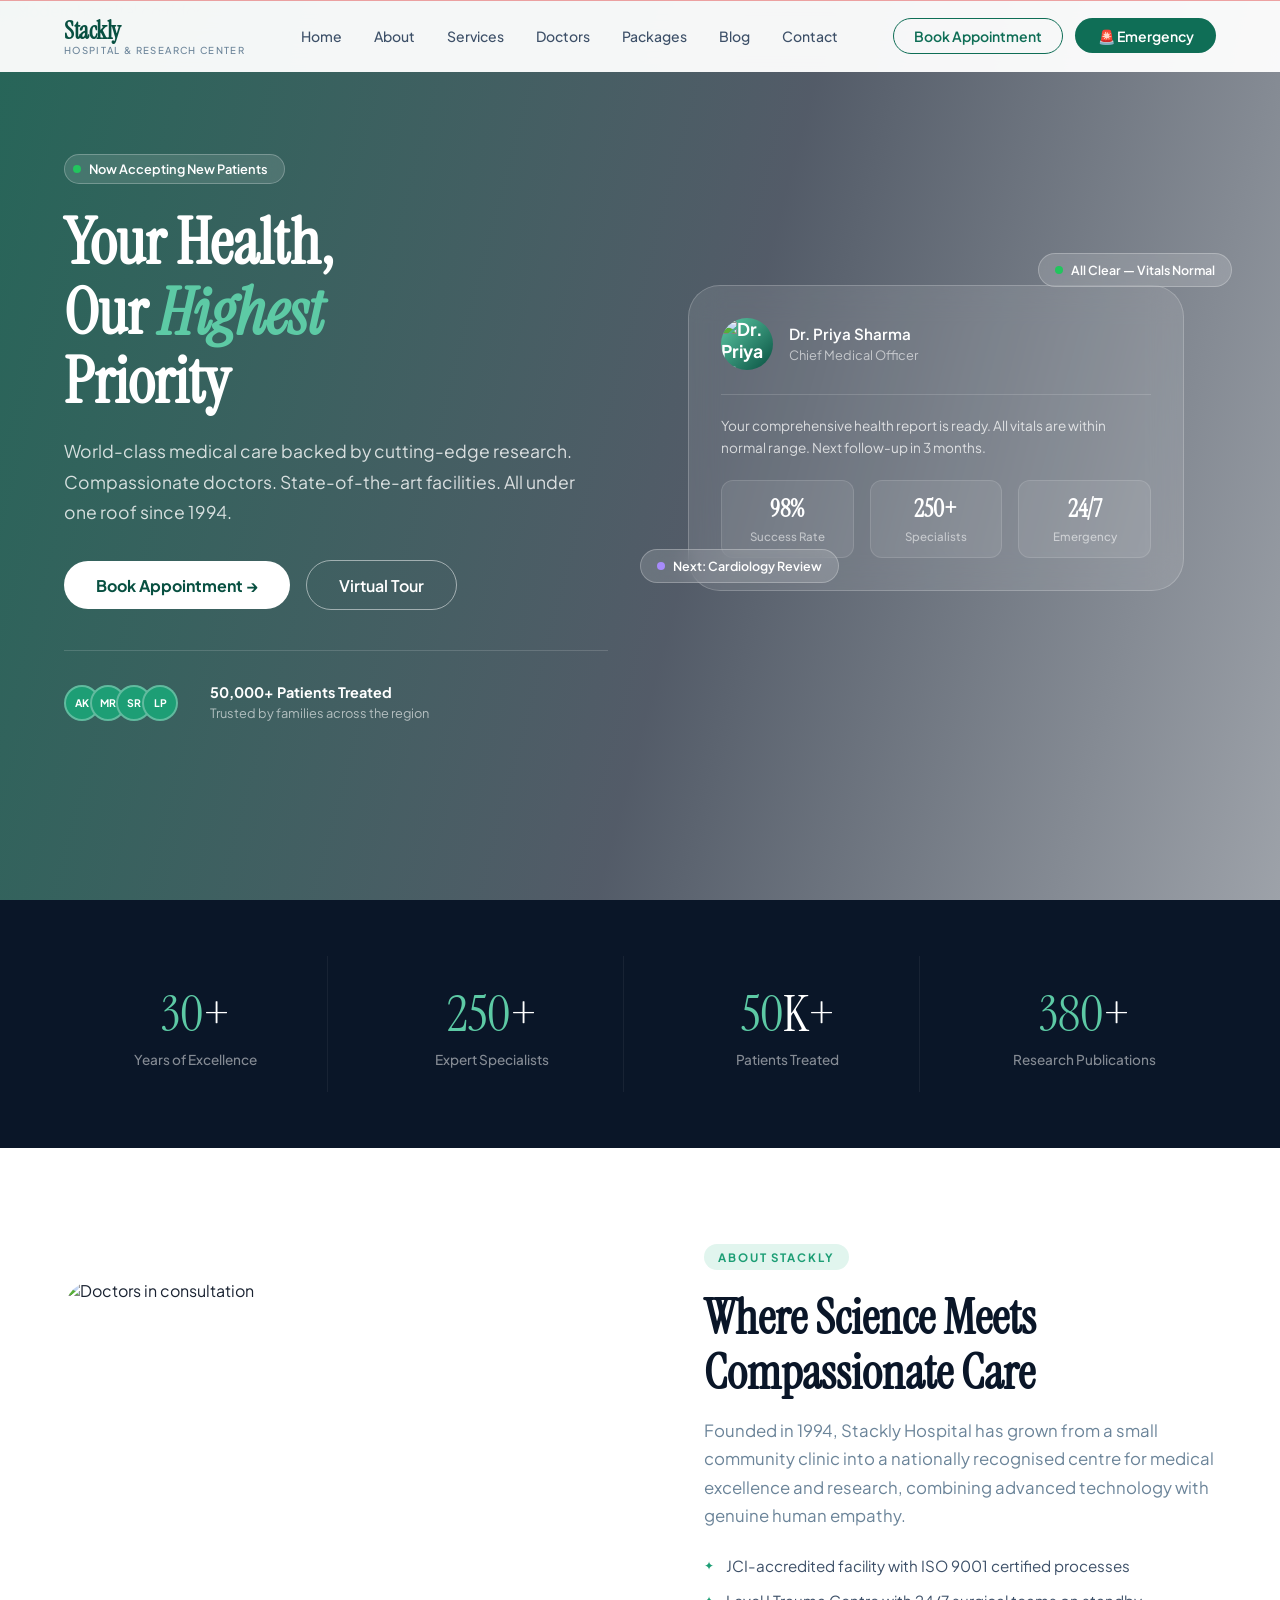
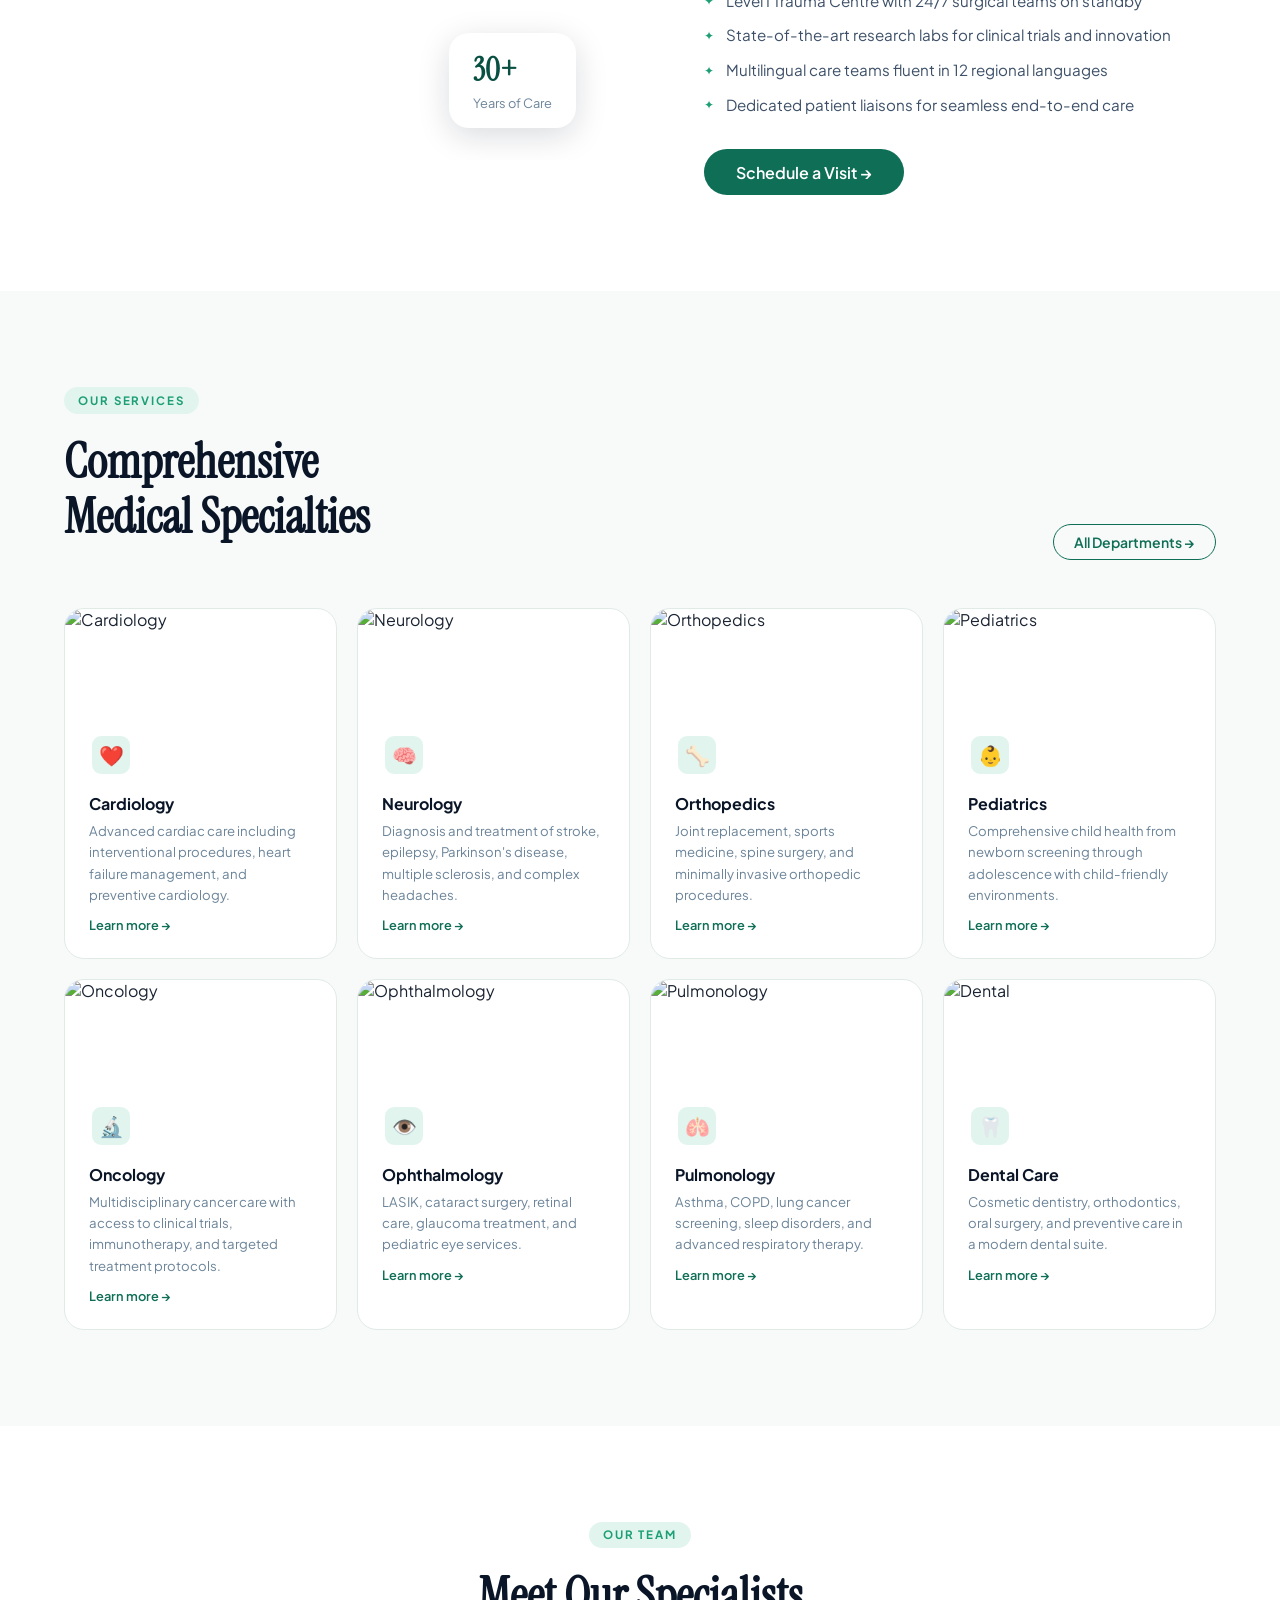
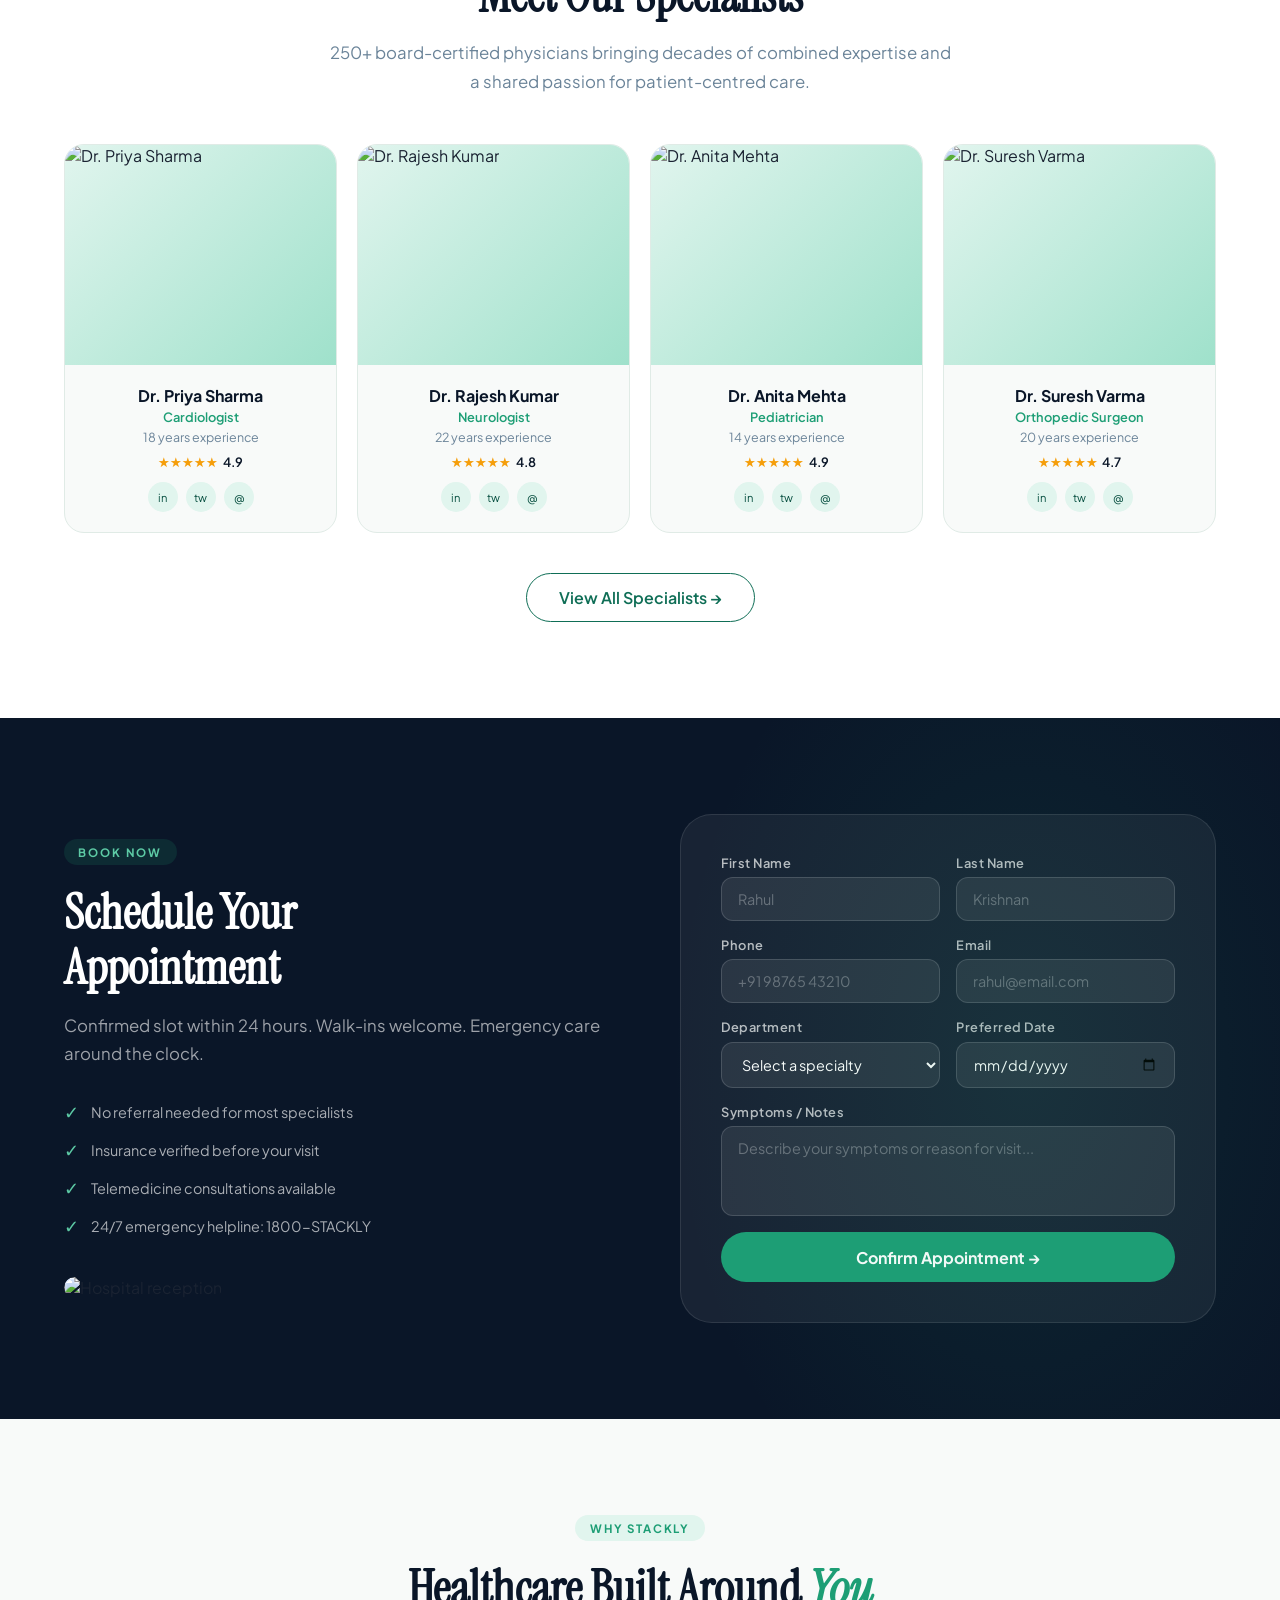
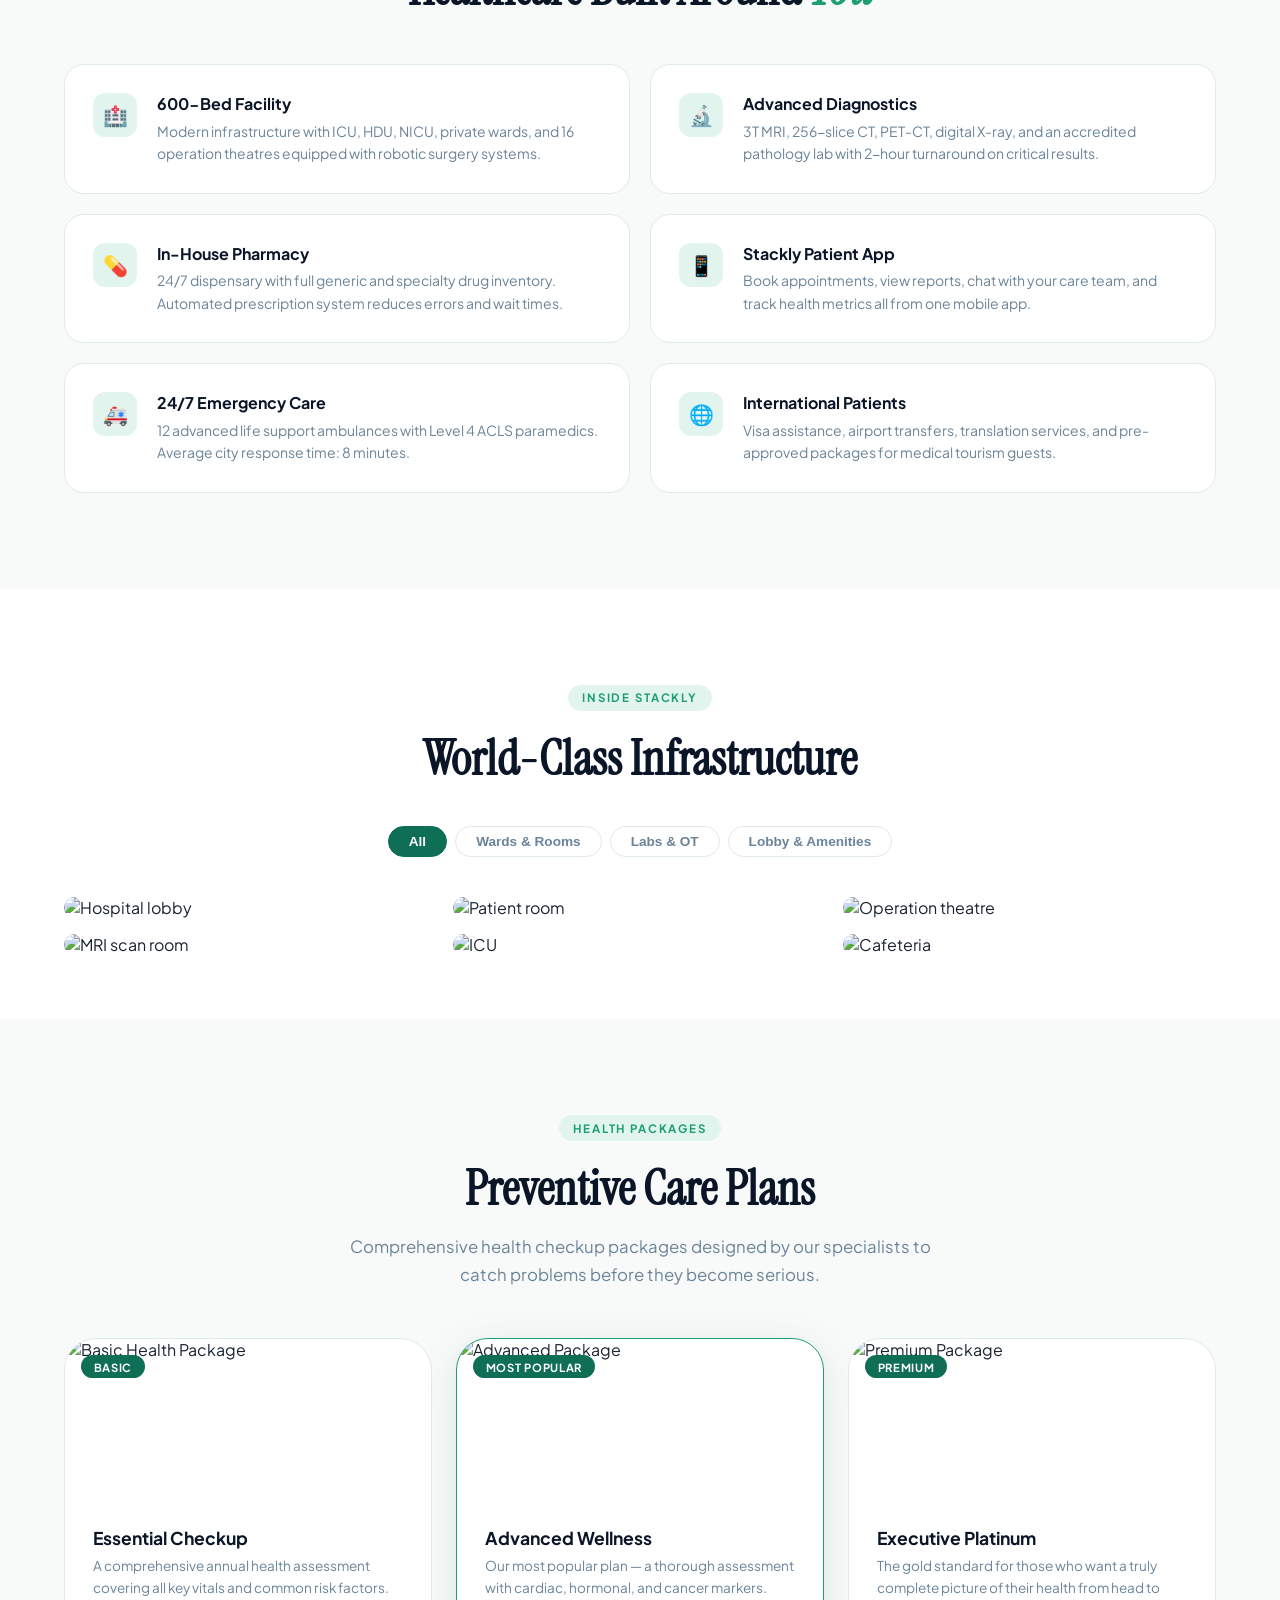
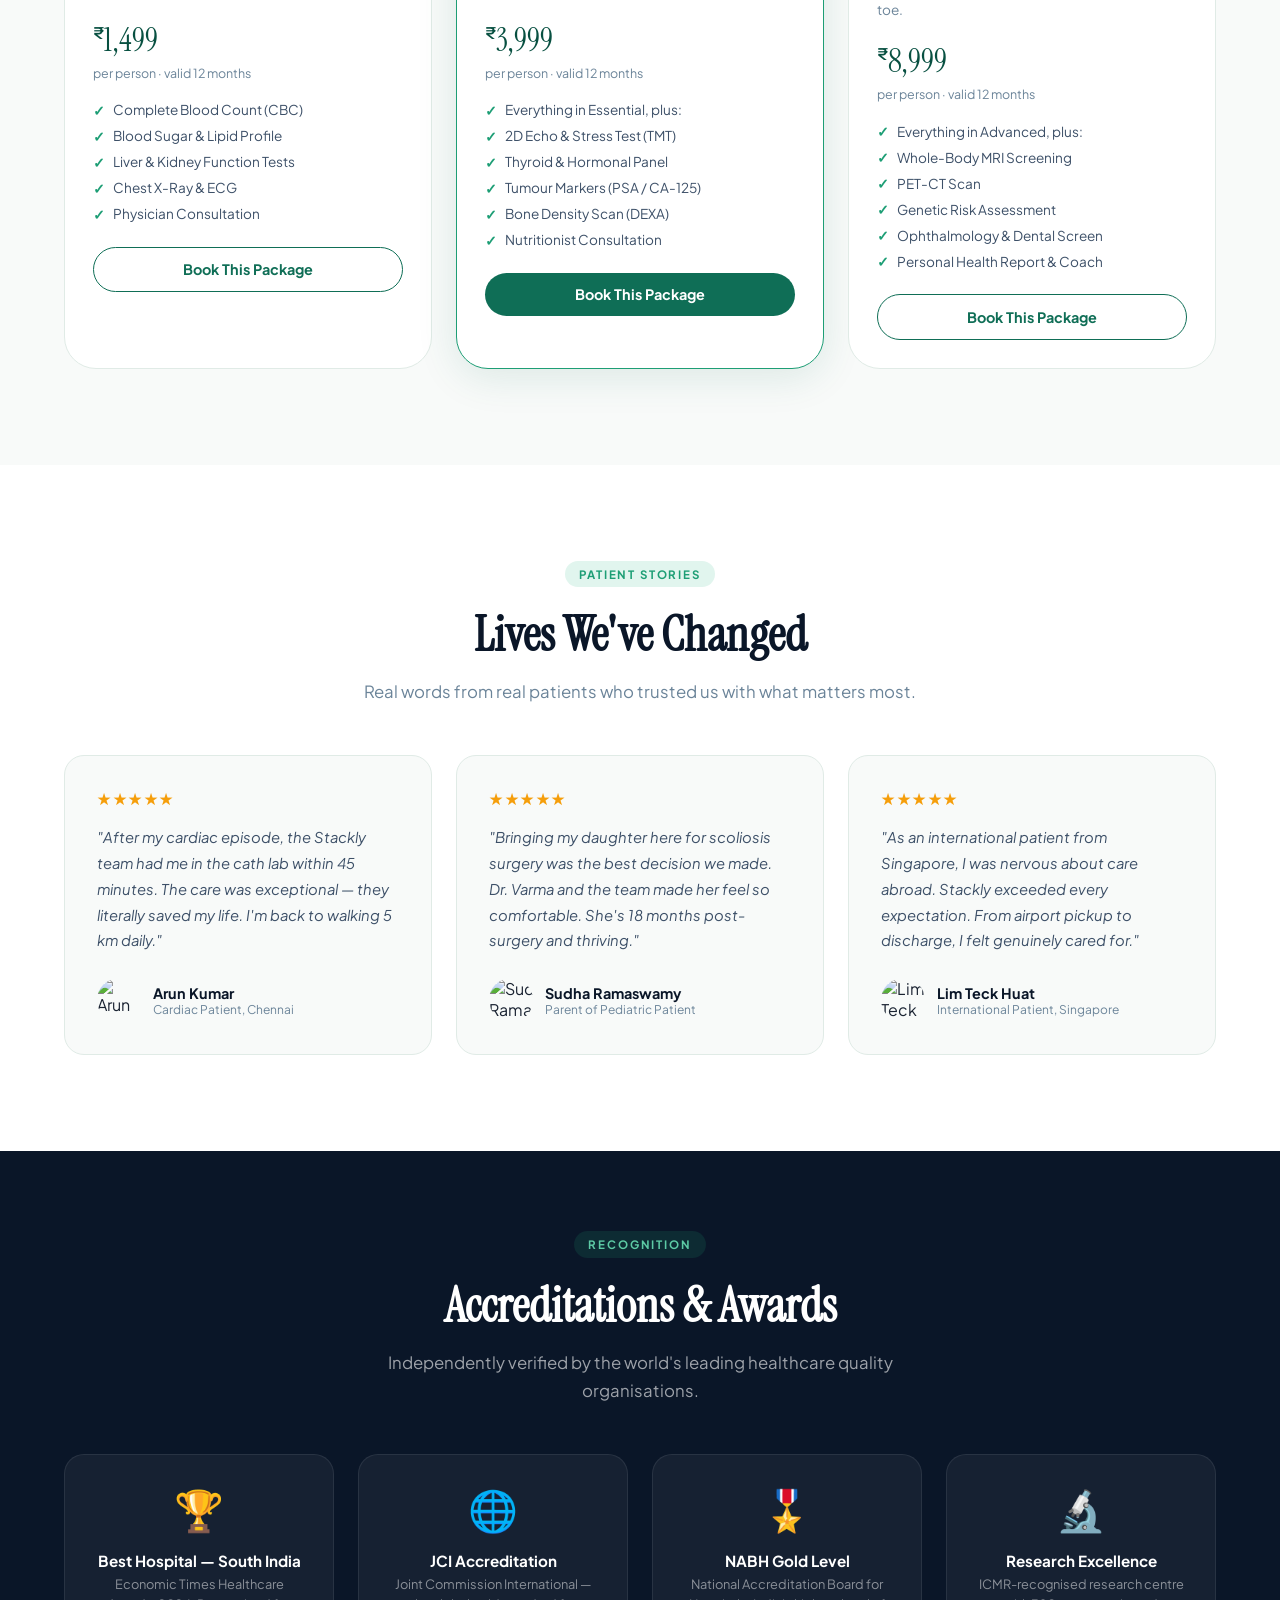
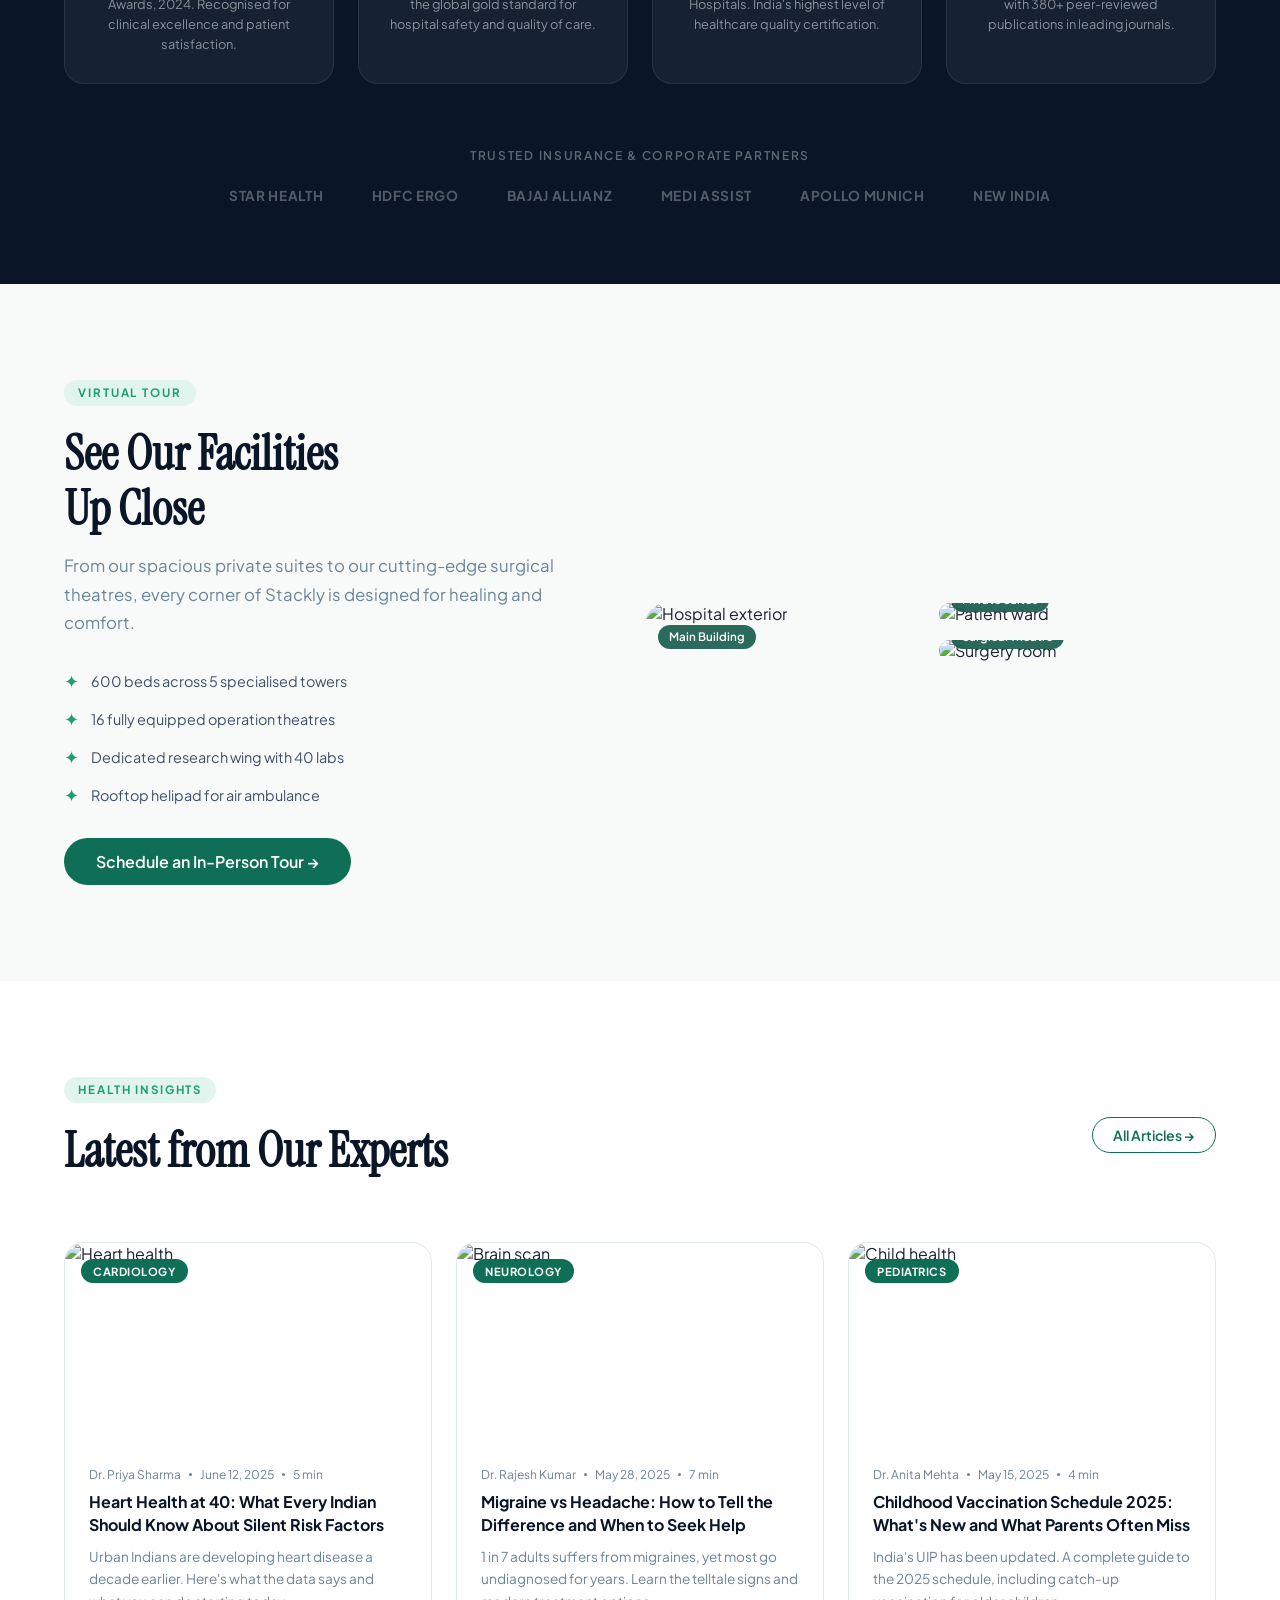
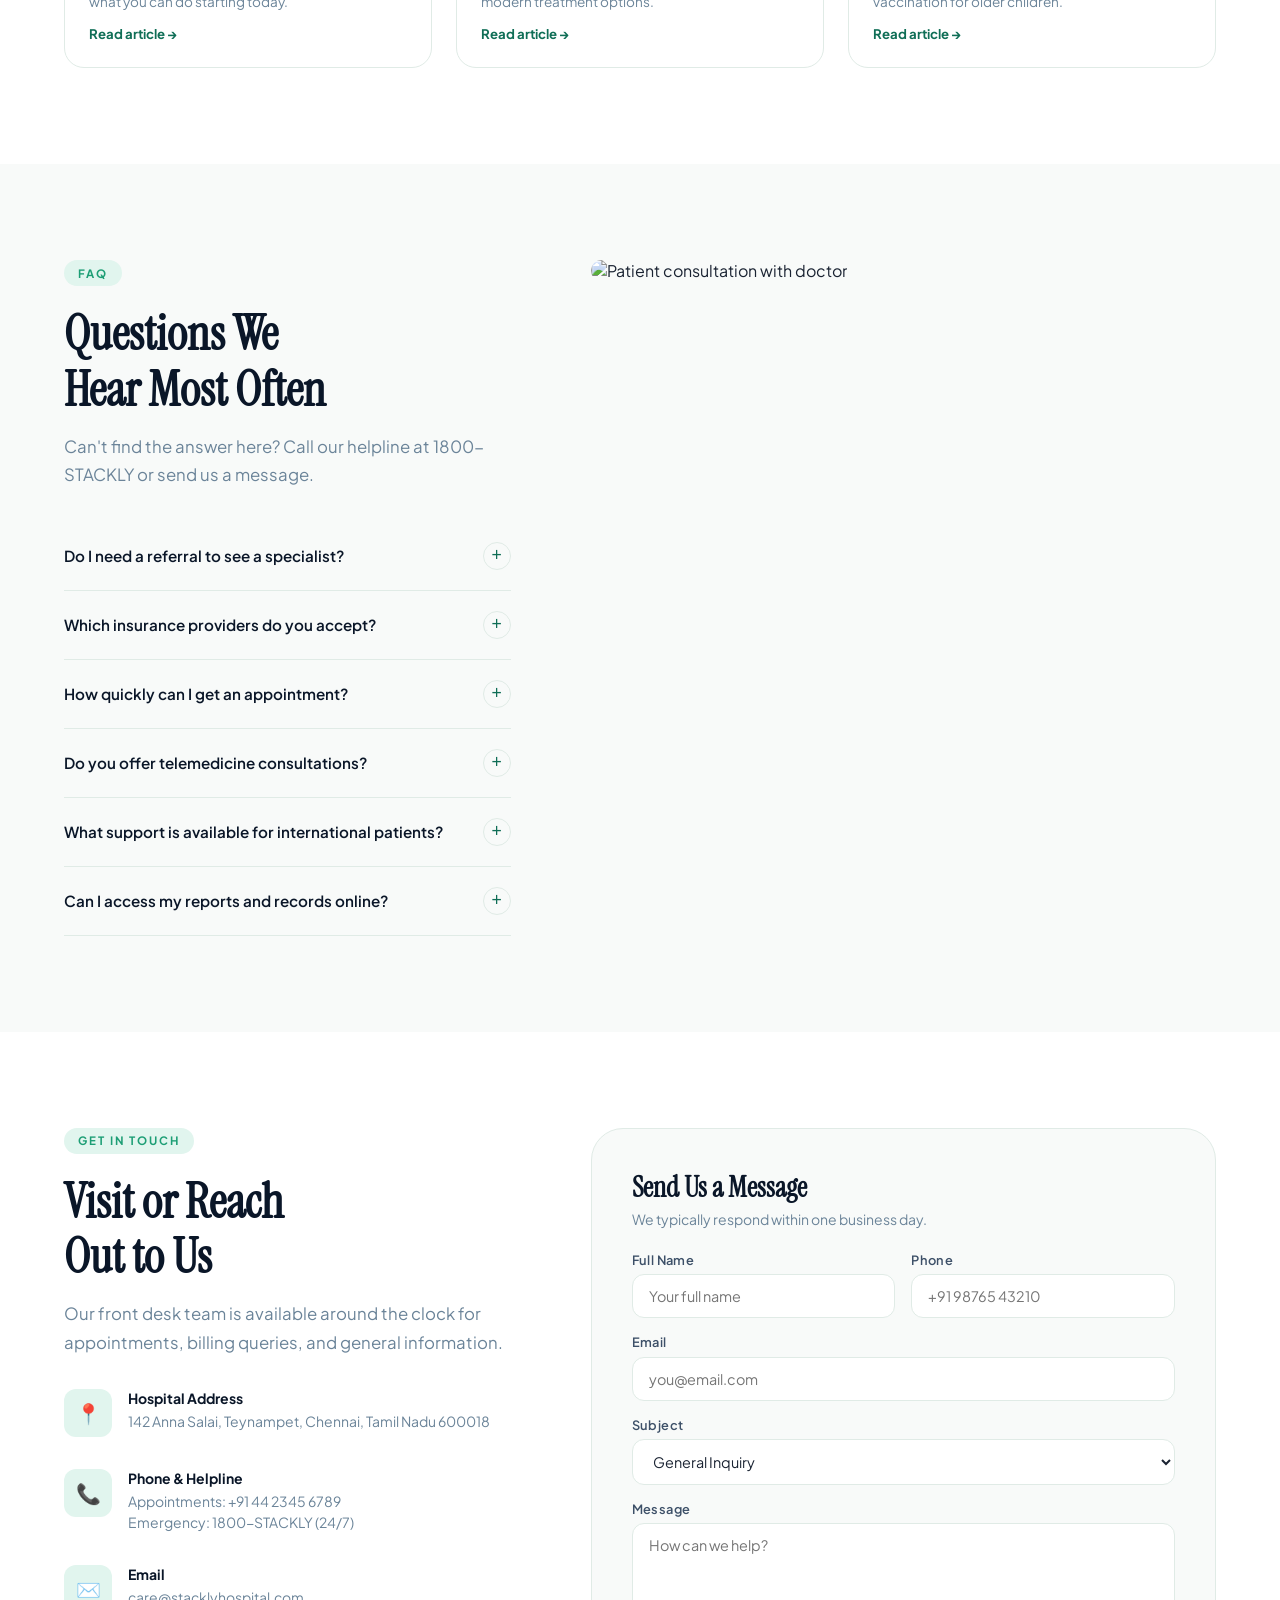
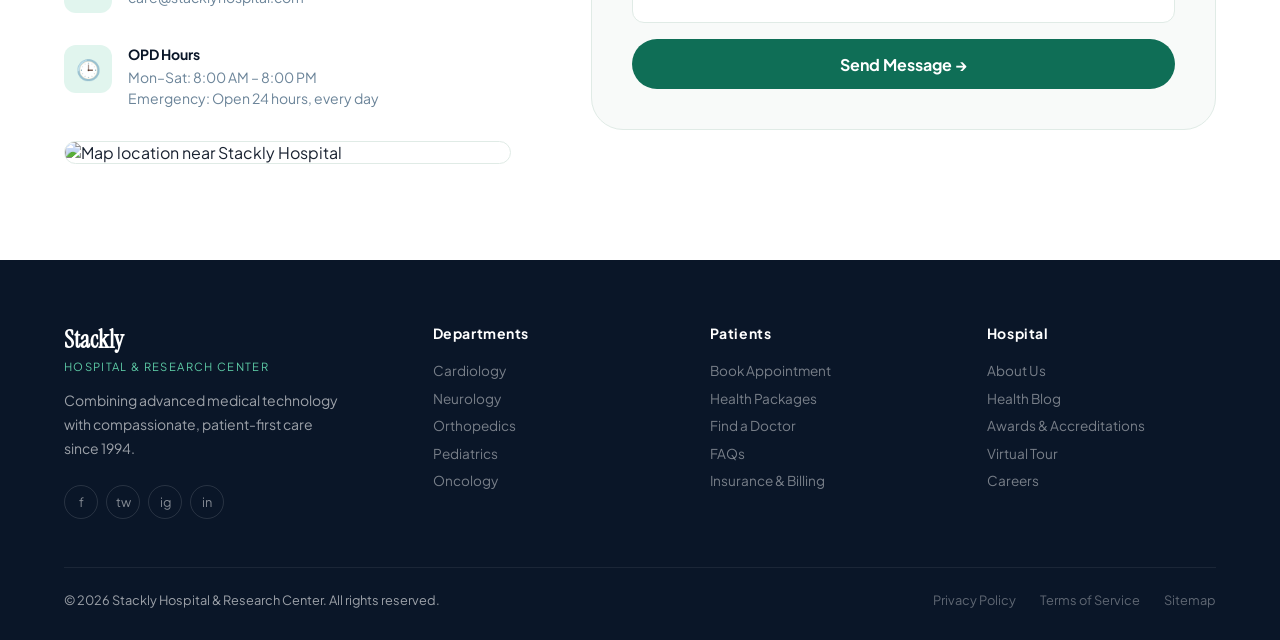
==== index.html @ a0602e18 "home page completed" ====
<!DOCTYPE html>
<html lang="en">
<head>
<meta charset="UTF-8">
<meta name="viewport" content="width=device-width, initial-scale=1.0">
<title>Stackly Hospital & Research Center</title>
<link rel="preconnect" href="https://fonts.googleapis.com">
<link href="https://fonts.googleapis.com/css2?family=Plus+Jakarta+Sans:wght@300;400;500;600;700&family=Instrument+Serif:ital@0;1&display=swap" rel="stylesheet">
<link rel="stylesheet" href="style.css">
</head>
<body>

<!-- EMERGENCY BAR -->
<div class="emergency-bar" id="emergency-bar">
  🚨 24/7 Emergency Helpline: <a href="tel:18007822559" style="color:#fff;text-decoration:underline">1800-STACKLY</a> — Ambulance dispatch in under 8 minutes
</div>

<!-- NAV -->
<nav id="main-nav">
  <div class="nav-logo">
    <h2>Stackly</h2>
    <p>Hospital &amp; Research Center</p>
  </div>
  <div class="nav-links">
    <a href="#hero">Home</a>
    <a href="#about">About</a>
    <a href="#services">Services</a>
    <a href="#doctors">Doctors</a>
    <a href="#packages">Packages</a>
    <a href="#blog">Blog</a>
    <a href="#contact">Contact</a>
  </div>
  <div class="nav-cta desktop">
    <a href="#appointment" class="btn btn-outline">Book Appointment</a>
    <a href="tel:18007825259" class="btn btn-solid">🚨 Emergency</a>
  </div>
  <div class="hamburger" id="hamburger" onclick="toggleMenu()">
    <span></span><span></span><span></span>
  </div>
</nav>
<div class="mobile-menu" id="mobile-menu">
  <a href="#hero" onclick="closeMenu()">Home</a>
  <a href="#about" onclick="closeMenu()">About</a>
  <a href="#services" onclick="closeMenu()">Services</a>
  <a href="#doctors" onclick="closeMenu()">Doctors</a>
  <a href="#packages" onclick="closeMenu()">Packages</a>
  <a href="#blog" onclick="closeMenu()">Blog</a>
  <a href="#contact" onclick="closeMenu()">Contact</a>
  <div class="nav-cta" style="margin-top:1rem;flex-direction:column;gap:.75rem;display:flex">
    <a href="#appointment" class="btn btn-outline" onclick="closeMenu()" style="width:100%;justify-content:center">Book Appointment</a>
    <a href="tel:18007825259" class="btn btn-solid" onclick="closeMenu()" style="width:100%;justify-content:center">🚨 Emergency</a>
  </div>
</div>

<!-- 1. HERO -->
<section id="hero">
  <div class="hero-bg">
    <img src="https://images.unsplash.com/photo-1586773860418-d37222d8fce3?w=1600&q=80&auto=format&fit=crop" alt="Modern hospital corridor" loading="eager">
  </div>
  <div class="hero-grid">
    <div>
      <div class="hero-eyebrow reveal">
        <div class="hero-badge"><div class="dot"></div> Now Accepting New Patients</div>
      </div>
      <h1 class="hero-title reveal delay-1">Your Health,<br>Our <em>Highest</em><br>Priority</h1>
      <p class="hero-sub reveal delay-2">World-class medical care backed by cutting-edge research. Compassionate doctors. State-of-the-art facilities. All under one roof since 1994.</p>
      <div class="hero-actions reveal delay-3">
        <a href="#appointment" class="btn-hero-primary">Book Appointment →</a>
        <a href="#tour" class="btn-hero-outline">Virtual Tour</a>
      </div>
      <div class="hero-trust reveal delay-4">
        <div class="trust-avatars">
          <span>AK</span><span>MR</span><span>SR</span><span>LP</span>
        </div>
        <div class="trust-text" style="margin-left:1rem">
          <strong>50,000+ Patients Treated</strong>
          <span>Trusted by families across the region</span>
        </div>
      </div>
    </div>
    <div class="reveal-right delay-2" style="position:relative;padding:1rem 2rem 1rem 1rem">
      <div class="hero-visual-card">
        <div class="hero-card-top">
          <div class="doc-avatar">
            <img src="https://images.unsplash.com/photo-1559839734-2b71ea197ec2?w=120&q=80&auto=format&fit=crop&face" alt="Dr. Priya Sharma">
          </div>
          <div class="doc-info">
            <strong>Dr. Priya Sharma</strong>
            <span>Chief Medical Officer</span>
          </div>
        </div>
        <div style="height:1px;background:rgba(255,255,255,.15);margin-bottom:1.25rem"></div>
        <p style="font-size:.85rem;color:rgba(255,255,255,.75);line-height:1.65">Your comprehensive health report is ready. All vitals are within normal range. Next follow-up in 3 months.</p>
        <div class="hero-stats">
          <div class="h-stat"><strong>98%</strong><span>Success Rate</span></div>
          <div class="h-stat"><strong>250+</strong><span>Specialists</span></div>
          <div class="h-stat"><strong>24/7</strong><span>Emergency</span></div>
        </div>
      </div>
      <div class="floating-pill pill-1"><div class="pill-dot"></div> All Clear — Vitals Normal</div>
      <div class="floating-pill pill-2"><div class="pill-dot"></div> Next: Cardiology Review</div>
    </div>
  </div>
</section>

<!-- 2. STATS -->
<section id="stats" style="padding:3.5rem 5vw">
  <div class="stats-inner">
    <div class="stat-item reveal"><div class="stat-num"><span id="c1">0</span>+</div><div class="stat-label">Years of Excellence</div></div>
    <div class="stat-item reveal delay-1"><div class="stat-num"><span id="c2">0</span>+</div><div class="stat-label">Expert Specialists</div></div>
    <div class="stat-item reveal delay-2"><div class="stat-num"><span id="c3">0</span>K+</div><div class="stat-label">Patients Treated</div></div>
    <div class="stat-item reveal delay-3"><div class="stat-num"><span id="c4">0</span>+</div><div class="stat-label">Research Publications</div></div>
  </div>
</section>

<!-- 3. ABOUT -->
<section id="about">
  <div class="grid-2" style="max-width:1280px;margin:0 auto">
    <div class="reveal-left">
      <div class="about-img-wrap">
        <img src="https://images.unsplash.com/photo-1579684385127-1ef15d508118?w=800&q=80&auto=format&fit=crop" alt="Doctors in consultation">
        <div class="about-badge"><strong>30+</strong><span>Years of Care</span></div>
      </div>
    </div>
    <div class="about-content reveal-right">
      <span class="section-label">About Stackly</span>
      <h2 class="section-title">Where Science Meets<br>Compassionate Care</h2>
      <p class="section-sub">Founded in 1994, Stackly Hospital has grown from a small community clinic into a nationally recognised centre for medical excellence and research, combining advanced technology with genuine human empathy.</p>
      <ul class="about-list">
        <li>JCI-accredited facility with ISO 9001 certified processes</li>
        <li>Level I Trauma Centre with 24/7 surgical teams on standby</li>
        <li>State-of-the-art research labs for clinical trials and innovation</li>
        <li>Multilingual care teams fluent in 12 regional languages</li>
        <li>Dedicated patient liaisons for seamless end-to-end care</li>
      </ul>
      <div style="margin-top:2rem"><a href="#appointment" class="btn btn-solid btn-lg">Schedule a Visit →</a></div>
    </div>
  </div>
</section>

<!-- 4. SERVICES -->
<section id="services">
  <div style="max-width:1280px;margin:0 auto">
    <div class="services-header">
      <div class="reveal">
        <span class="section-label">Our Services</span>
        <h2 class="section-title">Comprehensive<br>Medical Specialties</h2>
      </div>
      <a href="#contact" class="btn btn-outline reveal">All Departments →</a>
    </div>
    <div class="grid-4">
      <div class="service-card reveal delay-1">
        <div class="svc-img"><img src="https://images.unsplash.com/photo-1628348068343-c6a848d2b6dd?w=400&q=75&auto=format&fit=crop" alt="Cardiology"></div>
        <div class="svc-body"><div class="svc-icon">❤️</div><div class="svc-title">Cardiology</div><div class="svc-desc">Advanced cardiac care including interventional procedures, heart failure management, and preventive cardiology.</div><a href="#" class="svc-link">Learn more →</a></div>
      </div>
      <div class="service-card reveal delay-2">
        <div class="svc-img"><img src="https://images.unsplash.com/photo-1559757175-7cb036e4b7b0?w=400&q=75&auto=format&fit=crop" alt="Neurology"></div>
        <div class="svc-body"><div class="svc-icon">🧠</div><div class="svc-title">Neurology</div><div class="svc-desc">Diagnosis and treatment of stroke, epilepsy, Parkinson's disease, multiple sclerosis, and complex headaches.</div><a href="#" class="svc-link">Learn more →</a></div>
      </div>
      <div class="service-card reveal delay-3">
        <div class="svc-img"><img src="https://images.unsplash.com/photo-1530026405186-ed1f139313f8?w=400&q=75&auto=format&fit=crop" alt="Orthopedics"></div>
        <div class="svc-body"><div class="svc-icon">🦴</div><div class="svc-title">Orthopedics</div><div class="svc-desc">Joint replacement, sports medicine, spine surgery, and minimally invasive orthopedic procedures.</div><a href="#" class="svc-link">Learn more →</a></div>
      </div>
      <div class="service-card reveal delay-4">
        <div class="svc-img"><img src="https://images.unsplash.com/photo-1587351021759-3e566b3db2f0?w=400&q=75&auto=format&fit=crop" alt="Pediatrics"></div>
        <div class="svc-body"><div class="svc-icon">👶</div><div class="svc-title">Pediatrics</div><div class="svc-desc">Comprehensive child health from newborn screening through adolescence with child-friendly environments.</div><a href="#" class="svc-link">Learn more →</a></div>
      </div>
      <div class="service-card reveal delay-1">
        <div class="svc-img"><img src="https://images.unsplash.com/photo-1576671081837-49000212a370?w=400&q=75&auto=format&fit=crop" alt="Oncology"></div>
        <div class="svc-body"><div class="svc-icon">🔬</div><div class="svc-title">Oncology</div><div class="svc-desc">Multidisciplinary cancer care with access to clinical trials, immunotherapy, and targeted treatment protocols.</div><a href="#" class="svc-link">Learn more →</a></div>
      </div>
      <div class="service-card reveal delay-2">
        <div class="svc-img"><img src="https://images.unsplash.com/photo-1551601651-2a8555f1a136?w=400&q=75&auto=format&fit=crop" alt="Ophthalmology"></div>
        <div class="svc-body"><div class="svc-icon">👁️</div><div class="svc-title">Ophthalmology</div><div class="svc-desc">LASIK, cataract surgery, retinal care, glaucoma treatment, and pediatric eye services.</div><a href="#" class="svc-link">Learn more →</a></div>
      </div>
      <div class="service-card reveal delay-3">
        <div class="svc-img"><img src="https://images.unsplash.com/photo-1631815588090-d4bfec5b1ccb?w=400&q=75&auto=format&fit=crop" alt="Pulmonology"></div>
        <div class="svc-body"><div class="svc-icon">🫁</div><div class="svc-title">Pulmonology</div><div class="svc-desc">Asthma, COPD, lung cancer screening, sleep disorders, and advanced respiratory therapy.</div><a href="#" class="svc-link">Learn more →</a></div>
      </div>
      <div class="service-card reveal delay-4">
        <div class="svc-img"><img src="https://images.unsplash.com/photo-1612349317150-e413f6a5b16d?w=400&q=75&auto=format&fit=crop" alt="Dental"></div>
        <div class="svc-body"><div class="svc-icon">🦷</div><div class="svc-title">Dental Care</div><div class="svc-desc">Cosmetic dentistry, orthodontics, oral surgery, and preventive care in a modern dental suite.</div><a href="#" class="svc-link">Learn more →</a></div>
      </div>
    </div>
  </div>
</section>

<!-- 5. DOCTORS -->
<section id="doctors">
  <div style="max-width:1280px;margin:0 auto">
    <div style="text-align:center;margin-bottom:3rem" class="reveal">
      <span class="section-label">Our Team</span>
      <h2 class="section-title">Meet Our Specialists</h2>
      <p class="section-sub" style="margin:0 auto">250+ board-certified physicians bringing decades of combined expertise and a shared passion for patient-centred care.</p>
    </div>
    <div class="grid-4">
      <div class="doctor-card reveal delay-1">
        <div class="doc-img"><img src="https://images.unsplash.com/photo-1559839734-2b71ea197ec2?w=400&q=80&auto=format&fit=crop&face" alt="Dr. Priya Sharma"></div>
        <div class="doc-body"><div class="doc-name">Dr. Priya Sharma</div><div class="doc-spec">Cardiologist</div><div class="doc-exp">18 years experience</div><div class="doc-rating"><span class="stars">★★★★★</span> 4.9</div><div class="doc-socials"><a href="#">in</a><a href="#">tw</a><a href="#">@</a></div></div>
      </div>
      <div class="doctor-card reveal delay-2">
        <div class="doc-img"><img src="https://images.unsplash.com/photo-1612349317150-e413f6a5b16d?w=400&q=80&auto=format&fit=crop&face" alt="Dr. Rajesh Kumar"></div>
        <div class="doc-body"><div class="doc-name">Dr. Rajesh Kumar</div><div class="doc-spec">Neurologist</div><div class="doc-exp">22 years experience</div><div class="doc-rating"><span class="stars">★★★★★</span> 4.8</div><div class="doc-socials"><a href="#">in</a><a href="#">tw</a><a href="#">@</a></div></div>
      </div>
      <div class="doctor-card reveal delay-3">
        <div class="doc-img"><img src="https://images.unsplash.com/photo-1527613426441-4da17471b66d?w=400&q=80&auto=format&fit=crop&face" alt="Dr. Anita Mehta"></div>
        <div class="doc-body"><div class="doc-name">Dr. Anita Mehta</div><div class="doc-spec">Pediatrician</div><div class="doc-exp">14 years experience</div><div class="doc-rating"><span class="stars">★★★★★</span> 4.9</div><div class="doc-socials"><a href="#">in</a><a href="#">tw</a><a href="#">@</a></div></div>
      </div>
      <div class="doctor-card reveal delay-4">
        <div class="doc-img"><img src="https://images.unsplash.com/photo-1622253692010-333f2da6031d?w=400&q=80&auto=format&fit=crop&face" alt="Dr. Suresh Varma"></div>
        <div class="doc-body"><div class="doc-name">Dr. Suresh Varma</div><div class="doc-spec">Orthopedic Surgeon</div><div class="doc-exp">20 years experience</div><div class="doc-rating"><span class="stars">★★★★★</span> 4.7</div><div class="doc-socials"><a href="#">in</a><a href="#">tw</a><a href="#">@</a></div></div>
      </div>
    </div>
    <div style="text-align:center;margin-top:2.5rem" class="reveal">
      <a href="#contact" class="btn btn-outline btn-lg">View All Specialists →</a>
    </div>
  </div>
</section>

<!-- 6. APPOINTMENT -->
<section id="appointment">
  <div class="appt-inner">
    <div class="appt-content reveal-left">
      <span class="section-label">Book Now</span>
      <h2 class="section-title">Schedule Your<br>Appointment</h2>
      <p class="section-sub">Confirmed slot within 24 hours. Walk-ins welcome. Emergency care around the clock.</p>
      <div style="margin-top:2rem;display:flex;flex-direction:column;gap:1rem">
        <div style="display:flex;align-items:center;gap:.75rem;font-size:.9rem;color:rgba(255,255,255,.65)"><span style="color:#5DCAA5;font-size:1.1rem">✓</span> No referral needed for most specialists</div>
        <div style="display:flex;align-items:center;gap:.75rem;font-size:.9rem;color:rgba(255,255,255,.65)"><span style="color:#5DCAA5;font-size:1.1rem">✓</span> Insurance verified before your visit</div>
        <div style="display:flex;align-items:center;gap:.75rem;font-size:.9rem;color:rgba(255,255,255,.65)"><span style="color:#5DCAA5;font-size:1.1rem">✓</span> Telemedicine consultations available</div>
        <div style="display:flex;align-items:center;gap:.75rem;font-size:.9rem;color:rgba(255,255,255,.65)"><span style="color:#5DCAA5;font-size:1.1rem">✓</span> 24/7 emergency helpline: 1800-STACKLY</div>
      </div>
      <div style="margin-top:2.5rem;border-radius:var(--r-xl);overflow:hidden">
        <img src="https://images.unsplash.com/photo-1666214280557-f1b5022eb634?w=600&q=80&auto=format&fit=crop" alt="Hospital reception" style="width:100%;height:220px;object-fit:cover;border-radius:var(--r-xl)">
      </div>
    </div>
    <div class="appt-form reveal-right">
      <div class="form-row">
        <div class="form-group"><label>First Name</label><input type="text" placeholder="Rahul"></div>
        <div class="form-group"><label>Last Name</label><input type="text" placeholder="Krishnan"></div>
      </div>
      <div class="form-row">
        <div class="form-group"><label>Phone</label><input type="tel" placeholder="+91 98765 43210"></div>
        <div class="form-group"><label>Email</label><input type="email" placeholder="rahul@email.com"></div>
      </div>
      <div class="form-row">
        <div class="form-group"><label>Department</label>
          <select><option>Select a specialty</option><option>Cardiology</option><option>Neurology</option><option>Orthopedics</option><option>Pediatrics</option><option>Oncology</option><option>General Medicine</option></select>
        </div>
        <div class="form-group"><label>Preferred Date</label><input type="date"></div>
      </div>
      <div class="form-group"><label>Symptoms / Notes</label><textarea placeholder="Describe your symptoms or reason for visit..."></textarea></div>
      <button class="form-submit" type="button" onclick="handleAppointmentSubmit(this)">Confirm Appointment →</button>
    </div>
  </div>
</section>

<!-- 7. WHY US -->
<section id="why">
  <div style="max-width:1280px;margin:0 auto">
    <div style="text-align:center;margin-bottom:0" class="reveal">
      <span class="section-label">Why Stackly</span>
      <h2 class="section-title">Healthcare Built Around <em style="font-family:var(--serif);color:var(--teal-mid)">You</em></h2>
    </div>
    <div class="why-grid">
      <div class="why-card reveal delay-1"><div class="why-icon">🏥</div><div class="why-text"><strong>600-Bed Facility</strong><p>Modern infrastructure with ICU, HDU, NICU, private wards, and 16 operation theatres equipped with robotic surgery systems.</p></div></div>
      <div class="why-card reveal delay-2"><div class="why-icon">🔬</div><div class="why-text"><strong>Advanced Diagnostics</strong><p>3T MRI, 256-slice CT, PET-CT, digital X-ray, and an accredited pathology lab with 2-hour turnaround on critical results.</p></div></div>
      <div class="why-card reveal delay-3"><div class="why-icon">💊</div><div class="why-text"><strong>In-House Pharmacy</strong><p>24/7 dispensary with full generic and specialty drug inventory. Automated prescription system reduces errors and wait times.</p></div></div>
      <div class="why-card reveal delay-4"><div class="why-icon">📱</div><div class="why-text"><strong>Stackly Patient App</strong><p>Book appointments, view reports, chat with your care team, and track health metrics all from one mobile app.</p></div></div>
      <div class="why-card reveal delay-1"><div class="why-icon">🚑</div><div class="why-text"><strong>24/7 Emergency Care</strong><p>12 advanced life support ambulances with Level 4 ACLS paramedics. Average city response time: 8 minutes.</p></div></div>
      <div class="why-card reveal delay-2"><div class="why-icon">🌐</div><div class="why-text"><strong>International Patients</strong><p>Visa assistance, airport transfers, translation services, and pre-approved packages for medical tourism guests.</p></div></div>
    </div>
  </div>
</section>

<!-- 8. GALLERY -->
<section id="gallery">
  <div style="max-width:1280px;margin:0 auto">
    <div class="gallery-header reveal">
      <span class="section-label">Inside Stackly</span>
      <h2 class="section-title">World-Class Infrastructure</h2>
    </div>
    <div class="gallery-tabs reveal delay-1">
      <button class="gtab active" onclick="filterGallery(this,'all')">All</button>
      <button class="gtab" onclick="filterGallery(this,'wards')">Wards &amp; Rooms</button>
      <button class="gtab" onclick="filterGallery(this,'labs')">Labs &amp; OT</button>
      <button class="gtab" onclick="filterGallery(this,'lobby')">Lobby &amp; Amenities</button>
    </div>
    <div class="gallery-grid" id="gallery-grid">
      <div class="gallery-item tall reveal delay-1" data-cat="lobby">
        <img src="https://images.unsplash.com/photo-1519494026892-80bbd2d6fd0d?w=600&q=80&auto=format&fit=crop" alt="Hospital lobby">
        <div class="gallery-overlay"><span>Main Reception Lobby</span></div>
      </div>
      <div class="gallery-item reveal delay-2" data-cat="wards">
        <img src="https://images.unsplash.com/photo-1538108149393-fbbd81895907?w=500&q=80&auto=format&fit=crop" alt="Patient room">
        <div class="gallery-overlay"><span>Premium Private Suite</span></div>
      </div>
      <div class="gallery-item reveal delay-3" data-cat="labs">
        <img src="https://images.unsplash.com/photo-1581594693702-fbdc51b2763b?w=500&q=80&auto=format&fit=crop" alt="Operation theatre">
        <div class="gallery-overlay"><span>Robotic Surgery OT</span></div>
      </div>
      <div class="gallery-item reveal delay-2" data-cat="labs">
        <img src="https://images.unsplash.com/photo-1559757148-5c350d0d3c56?w=500&q=80&auto=format&fit=crop" alt="MRI scan room">
        <div class="gallery-overlay"><span>3T MRI Suite</span></div>
      </div>
      <div class="gallery-item reveal delay-3" data-cat="wards">
        <img src="https://images.unsplash.com/photo-1612776572997-76cc42e058c3?w=500&q=80&auto=format&fit=crop" alt="ICU">
        <div class="gallery-overlay"><span>Cardiac ICU</span></div>
      </div>
      <div class="gallery-item reveal delay-4" data-cat="lobby">
        <img src="https://images.unsplash.com/photo-1504439468489-c8920d796a29?w=500&q=80&auto=format&fit=crop" alt="Cafeteria">
        <div class="gallery-overlay"><span>Patient Cafeteria</span></div>
      </div>
    </div>
  </div>
</section>

<!-- 9. HEALTH PACKAGES -->
<section id="packages">
  <div style="max-width:1280px;margin:0 auto">
    <div style="text-align:center;margin-bottom:0" class="reveal">
      <span class="section-label">Health Packages</span>
      <h2 class="section-title">Preventive Care Plans</h2>
      <p class="section-sub" style="margin:0 auto 0">Comprehensive health checkup packages designed by our specialists to catch problems before they become serious.</p>
    </div>
    <div class="pkg-grid">
      <div class="pkg-card reveal delay-1">
        <div class="pkg-img"><img src="https://images.unsplash.com/photo-1571019613454-1cb2f99b2d8b?w=500&q=80&auto=format&fit=crop" alt="Basic Health Package"><span class="pkg-badge">Basic</span></div>
        <div class="pkg-body">
          <div class="pkg-name">Essential Checkup</div>
          <div class="pkg-desc">A comprehensive annual health assessment covering all key vitals and common risk factors.</div>
          <div class="pkg-price"><sup>₹</sup>1,499</div>
          <div class="pkg-price-note">per person · valid 12 months</div>
          <ul class="pkg-tests">
            <li>Complete Blood Count (CBC)</li>
            <li>Blood Sugar &amp; Lipid Profile</li>
            <li>Liver &amp; Kidney Function Tests</li>
            <li>Chest X-Ray &amp; ECG</li>
            <li>Physician Consultation</li>
          </ul>
          <a href="#appointment" class="pkg-btn pkg-btn-outline">Book This Package</a>
        </div>
      </div>
      <div class="pkg-card featured reveal delay-2">
        <div class="pkg-img"><img src="https://images.unsplash.com/photo-1460672985063-6764ac8b9c74?w=500&q=80&auto=format&fit=crop" alt="Advanced Package"><span class="pkg-badge">Most Popular</span></div>
        <div class="pkg-body">
          <div class="pkg-name">Advanced Wellness</div>
          <div class="pkg-desc">Our most popular plan — a thorough assessment with cardiac, hormonal, and cancer markers.</div>
          <div class="pkg-price"><sup>₹</sup>3,999</div>
          <div class="pkg-price-note">per person · valid 12 months</div>
          <ul class="pkg-tests">
            <li>Everything in Essential, plus:</li>
            <li>2D Echo &amp; Stress Test (TMT)</li>
            <li>Thyroid &amp; Hormonal Panel</li>
            <li>Tumour Markers (PSA / CA-125)</li>
            <li>Bone Density Scan (DEXA)</li>
            <li>Nutritionist Consultation</li>
          </ul>
          <a href="#appointment" class="pkg-btn pkg-btn-solid">Book This Package</a>
        </div>
      </div>
      <div class="pkg-card reveal delay-3">
        <div class="pkg-img"><img src="https://images.unsplash.com/photo-1551190822-a9333d879b1f?w=500&q=80&auto=format&fit=crop" alt="Premium Package"><span class="pkg-badge">Premium</span></div>
        <div class="pkg-body">
          <div class="pkg-name">Executive Platinum</div>
          <div class="pkg-desc">The gold standard for those who want a truly complete picture of their health from head to toe.</div>
          <div class="pkg-price"><sup>₹</sup>8,999</div>
          <div class="pkg-price-note">per person · valid 12 months</div>
          <ul class="pkg-tests">
            <li>Everything in Advanced, plus:</li>
            <li>Whole-Body MRI Screening</li>
            <li>PET-CT Scan</li>
            <li>Genetic Risk Assessment</li>
            <li>Ophthalmology &amp; Dental Screen</li>
            <li>Personal Health Report &amp; Coach</li>
          </ul>
          <a href="#appointment" class="pkg-btn pkg-btn-outline">Book This Package</a>
        </div>
      </div>
    </div>
  </div>
</section>

<!-- 10. TESTIMONIALS -->
<section id="testimonials">
  <div style="max-width:1280px;margin:0 auto">
    <div class="testi-header reveal">
      <span class="section-label">Patient Stories</span>
      <h2 class="section-title">Lives We've Changed</h2>
      <p class="section-sub" style="margin:0 auto">Real words from real patients who trusted us with what matters most.</p>
    </div>
    <div class="testi-grid">
      <div class="testi-card reveal delay-1">
        <div class="testi-stars">★★★★★</div>
        <p class="testi-text">"After my cardiac episode, the Stackly team had me in the cath lab within 45 minutes. The care was exceptional — they literally saved my life. I'm back to walking 5 km daily."</p>
        <div class="testi-author">
          <div class="testi-avatar"><img src="https://images.unsplash.com/photo-1500648767791-00dcc994a43e?w=100&q=80&auto=format&fit=crop&face" alt="Arun Kumar"></div>
          <div><div class="testi-name">Arun Kumar</div><div class="testi-tag">Cardiac Patient, Chennai</div></div>
        </div>
      </div>
      <div class="testi-card reveal delay-2">
        <div class="testi-stars">★★★★★</div>
        <p class="testi-text">"Bringing my daughter here for scoliosis surgery was the best decision we made. Dr. Varma and the team made her feel so comfortable. She's 18 months post-surgery and thriving."</p>
        <div class="testi-author">
          <div class="testi-avatar"><img src="https://images.unsplash.com/photo-1494790108377-be9c29b29330?w=100&q=80&auto=format&fit=crop&face" alt="Sudha Ramaswamy"></div>
          <div><div class="testi-name">Sudha Ramaswamy</div><div class="testi-tag">Parent of Pediatric Patient</div></div>
        </div>
      </div>
      <div class="testi-card reveal delay-3">
        <div class="testi-stars">★★★★★</div>
        <p class="testi-text">"As an international patient from Singapore, I was nervous about care abroad. Stackly exceeded every expectation. From airport pickup to discharge, I felt genuinely cared for."</p>
        <div class="testi-author">
          <div class="testi-avatar"><img src="https://images.unsplash.com/photo-1507003211169-0a1dd7228f2d?w=100&q=80&auto=format&fit=crop&face" alt="Lim Teck Huat"></div>
          <div><div class="testi-name">Lim Teck Huat</div><div class="testi-tag">International Patient, Singapore</div></div>
        </div>
      </div>
    </div>
  </div>
</section>

<!-- 11. AWARDS -->
<section id="awards">
  <div class="awards-inner">
    <div class="awards-header reveal">
      <span class="section-label">Recognition</span>
      <h2 class="section-title">Accreditations &amp; Awards</h2>
      <p class="section-sub">Independently verified by the world's leading healthcare quality organisations.</p>
    </div>
    <div class="awards-grid">
      <div class="award-card reveal delay-1"><span class="award-icon">🏆</span><div class="award-title">Best Hospital — South India</div><div class="award-body">Economic Times Healthcare Awards, 2024. Recognised for clinical excellence and patient satisfaction.</div></div>
      <div class="award-card reveal delay-2"><span class="award-icon">🌐</span><div class="award-title">JCI Accreditation</div><div class="award-body">Joint Commission International — the global gold standard for hospital safety and quality of care.</div></div>
      <div class="award-card reveal delay-3"><span class="award-icon">🎖️</span><div class="award-title">NABH Gold Level</div><div class="award-body">National Accreditation Board for Hospitals. India's highest level of healthcare quality certification.</div></div>
      <div class="award-card reveal delay-4"><span class="award-icon">🔬</span><div class="award-title">Research Excellence</div><div class="award-body">ICMR-recognised research centre with 380+ peer-reviewed publications in leading journals.</div></div>
    </div>
    <div class="partners-label">Trusted Insurance &amp; Corporate Partners</div>
    <div class="partners-strip">
      <span class="partner-logo">Star Health</span>
      <span class="partner-logo">HDFC ERGO</span>
      <span class="partner-logo">Bajaj Allianz</span>
      <span class="partner-logo">Medi Assist</span>
      <span class="partner-logo">Apollo Munich</span>
      <span class="partner-logo">New India</span>
    </div>
  </div>
</section>

<!-- 12. VIRTUAL TOUR -->
<section id="tour">
  <div class="tour-inner">
    <div class="reveal-left">
      <span class="section-label">Virtual Tour</span>
      <h2 class="section-title">See Our Facilities<br>Up Close</h2>
      <p class="section-sub">From our spacious private suites to our cutting-edge surgical theatres, every corner of Stackly is designed for healing and comfort.</p>
      <div style="display:flex;flex-direction:column;gap:1rem;margin-top:2rem">
        <div style="display:flex;align-items:center;gap:.75rem;font-size:.9rem;color:var(--text-mid)"><span style="color:var(--teal-mid);font-size:1.1rem">✦</span> 600 beds across 5 specialised towers</div>
        <div style="display:flex;align-items:center;gap:.75rem;font-size:.9rem;color:var(--text-mid)"><span style="color:var(--teal-mid);font-size:1.1rem">✦</span> 16 fully equipped operation theatres</div>
        <div style="display:flex;align-items:center;gap:.75rem;font-size:.9rem;color:var(--text-mid)"><span style="color:var(--teal-mid);font-size:1.1rem">✦</span> Dedicated research wing with 40 labs</div>
        <div style="display:flex;align-items:center;gap:.75rem;font-size:.9rem;color:var(--text-mid)"><span style="color:var(--teal-mid);font-size:1.1rem">✦</span> Rooftop helipad for air ambulance</div>
      </div>
      <div style="margin-top:2rem"><a href="#contact" class="btn btn-solid btn-lg">Schedule an In-Person Tour →</a></div>
    </div>
    <div class="tour-imgs reveal-right">
      <div class="tour-img-item tall">
        <img src="https://images.unsplash.com/photo-1586773860418-d37222d8fce3?w=600&q=80&auto=format&fit=crop" alt="Hospital exterior">
        <span class="tour-tag">Main Building</span>
      </div>
      <div class="tour-img-item">
        <img src="https://images.unsplash.com/photo-1519494026892-80bbd2d6fd0d?w=500&q=80&auto=format&fit=crop" alt="Patient ward">
        <span class="tour-tag">Private Suites</span>
      </div>
      <div class="tour-img-item">
        <img src="https://images.unsplash.com/photo-1581594693702-fbdc51b2763b?w=500&q=80&auto=format&fit=crop" alt="Surgery room">
        <span class="tour-tag">Surgical Theatre</span>
      </div>
    </div>
  </div>
</section>

<!-- 13. BLOG -->
<section id="blog">
  <div style="max-width:1280px;margin:0 auto">
    <div class="blog-header">
      <div class="reveal">
        <span class="section-label">Health Insights</span>
        <h2 class="section-title">Latest from Our Experts</h2>
      </div>
      <a href="#" class="btn btn-outline reveal">All Articles →</a>
    </div>
    <div class="grid-3">
      <div class="blog-card reveal delay-1">
        <div class="blog-img"><img src="https://images.unsplash.com/photo-1628348068343-c6a848d2b6dd?w=600&q=80&auto=format&fit=crop" alt="Heart health"><span class="blog-cat">Cardiology</span></div>
        <div class="blog-body">
          <div class="blog-meta">Dr. Priya Sharma <span class="blog-meta-dot"></span> June 12, 2025 <span class="blog-meta-dot"></span> 5 min</div>
          <div class="blog-title">Heart Health at 40: What Every Indian Should Know About Silent Risk Factors</div>
          <div class="blog-excerpt">Urban Indians are developing heart disease a decade earlier. Here's what the data says and what you can do starting today.</div>
          <a href="#" class="blog-link">Read article →</a>
        </div>
      </div>
      <div class="blog-card reveal delay-2">
        <div class="blog-img"><img src="https://images.unsplash.com/photo-1559757175-7cb036e4b7b0?w=600&q=80&auto=format&fit=crop" alt="Brain scan"><span class="blog-cat">Neurology</span></div>
        <div class="blog-body">
          <div class="blog-meta">Dr. Rajesh Kumar <span class="blog-meta-dot"></span> May 28, 2025 <span class="blog-meta-dot"></span> 7 min</div>
          <div class="blog-title">Migraine vs Headache: How to Tell the Difference and When to Seek Help</div>
          <div class="blog-excerpt">1 in 7 adults suffers from migraines, yet most go undiagnosed for years. Learn the telltale signs and modern treatment options.</div>
          <a href="#" class="blog-link">Read article →</a>
        </div>
      </div>
      <div class="blog-card reveal delay-3">
        <div class="blog-img"><img src="https://images.unsplash.com/photo-1587351021759-3e566b3db2f0?w=600&q=80&auto=format&fit=crop" alt="Child health"><span class="blog-cat">Pediatrics</span></div>
        <div class="blog-body">
          <div class="blog-meta">Dr. Anita Mehta <span class="blog-meta-dot"></span> May 15, 2025 <span class="blog-meta-dot"></span> 4 min</div>
          <div class="blog-title">Childhood Vaccination Schedule 2025: What's New and What Parents Often Miss</div>
          <div class="blog-excerpt">India's UIP has been updated. A complete guide to the 2025 schedule, including catch-up vaccination for older children.</div>
          <a href="#" class="blog-link">Read article →</a>
        </div>
      </div>
    </div>
  </div>
</section>

<!-- 14. FAQ -->
<section id="faq">
  <div class="faq-inner">
    <div class="reveal-left">
      <span class="section-label">FAQ</span>
      <h2 class="section-title">Questions We<br>Hear Most Often</h2>
      <p class="section-sub">Can't find the answer here? Call our helpline at 1800-STACKLY or send us a message.</p>
      <div class="faq-list" id="faq-list">
        <div class="faq-item">
          <div class="faq-q" onclick="toggleFaq(this)"><span>Do I need a referral to see a specialist?</span><button class="faq-toggle">+</button></div>
          <div class="faq-a">For most of our specialties — Cardiology, Orthopedics, Ophthalmology, Dermatology, and more — you can book directly without a GP referral. A few specialist departments like Neurosurgery and Transplant Medicine prefer a referral. Our helpdesk can confirm this for your specific case when you call to book.</div>
        </div>
        <div class="faq-item">
          <div class="faq-q" onclick="toggleFaq(this)"><span>Which insurance providers do you accept?</span><button class="faq-toggle">+</button></div>
          <div class="faq-a">We have cashless tie-ups with all major insurers including Star Health, HDFC ERGO, Bajaj Allianz, Medi Assist, Apollo Munich, and New India Assurance. Our insurance desk verifies your policy and pre-authorises eligible treatments before your visit.</div>
        </div>
        <div class="faq-item">
          <div class="faq-q" onclick="toggleFaq(this)"><span>How quickly can I get an appointment?</span><button class="faq-toggle">+</button></div>
          <div class="faq-a">Most appointment requests are confirmed within 24 hours. Urgent cases are prioritised and can often be seen the same day. Emergency cases are seen immediately, 24/7, with no appointment required.</div>
        </div>
        <div class="faq-item">
          <div class="faq-q" onclick="toggleFaq(this)"><span>Do you offer telemedicine consultations?</span><button class="faq-toggle">+</button></div>
          <div class="faq-a">Yes, video consultations are available across most departments through the Stackly Patient App. Follow-ups, prescription renewals, and second opinions can all be handled remotely; in-person visits are recommended for new diagnoses requiring examination.</div>
        </div>
        <div class="faq-item">
          <div class="faq-q" onclick="toggleFaq(this)"><span>What support is available for international patients?</span><button class="faq-toggle">+</button></div>
          <div class="faq-a">Our International Patient Desk handles visa invitation letters, airport pickup, accommodation referrals, and interpreter services in over a dozen languages. Pre-approved treatment packages with transparent pricing are available on request.</div>
        </div>
        <div class="faq-item">
          <div class="faq-q" onclick="toggleFaq(this)"><span>Can I access my reports and records online?</span><button class="faq-toggle">+</button></div>
          <div class="faq-a">Yes, the Stackly Patient App gives you secure access to lab results, scan reports, prescriptions, and your full visit history. Reports are typically uploaded within 2 hours of critical tests and 24 hours for routine panels.</div>
        </div>
      </div>
    </div>
    <div class="faq-img reveal-right">
      <img src="https://images.unsplash.com/photo-1551190822-a9333d879b1f?w=700&q=80&auto=format&fit=crop" alt="Patient consultation with doctor">
    </div>
  </div>
</section>

<!-- 15. CONTACT -->
<section id="contact">
  <div class="contact-inner">
    <div class="reveal-left">
      <span class="section-label">Get in Touch</span>
      <h2 class="section-title">Visit or Reach<br>Out to Us</h2>
      <p class="section-sub" style="margin-bottom:2rem">Our front desk team is available around the clock for appointments, billing queries, and general information.</p>
      <div class="contact-item">
        <div class="contact-icon">📍</div>
        <div><strong>Hospital Address</strong><p>142 Anna Salai, Teynampet, Chennai, Tamil Nadu 600018</p></div>
      </div>
      <div class="contact-item">
        <div class="contact-icon">📞</div>
        <div><strong>Phone &amp; Helpline</strong><p>Appointments: +91 44 2345 6789<br>Emergency: 1800-STACKLY (24/7)</p></div>
      </div>
      <div class="contact-item">
        <div class="contact-icon">✉️</div>
        <div><strong>Email</strong><p>care@stacklyhospital.com</p></div>
      </div>
      <div class="contact-item">
        <div class="contact-icon">🕒</div>
        <div><strong>OPD Hours</strong><p>Mon–Sat: 8:00 AM – 8:00 PM<br>Emergency: Open 24 hours, every day</p></div>
      </div>
      <div class="contact-map">
        <img src="https://images.unsplash.com/photo-1524661135-423995f22d0b?w=700&q=80&auto=format&fit=crop" alt="Map location near Stackly Hospital">
      </div>
    </div>
    <div class="contact-form-wrap reveal-right">
      <h3>Send Us a Message</h3>
      <p>We typically respond within one business day.</p>
      <div class="cf-row">
        <div class="cf-group"><label>Full Name</label><input type="text" placeholder="Your full name"></div>
        <div class="cf-group"><label>Phone</label><input type="tel" placeholder="+91 98765 43210"></div>
      </div>
      <div class="cf-group"><label>Email</label><input type="email" placeholder="you@email.com"></div>
      <div class="cf-group"><label>Subject</label>
        <select><option>General Inquiry</option><option>Appointment Question</option><option>Billing &amp; Insurance</option><option>Feedback / Complaint</option><option>International Patient</option></select>
      </div>
      <div class="cf-group"><label>Message</label><textarea placeholder="How can we help?"></textarea></div>
      <button class="cf-submit" type="button" onclick="handleContactSubmit(this)">Send Message →</button>
    </div>
  </div>
</section>

<!-- FOOTER -->
<footer>
  <div class="footer-inner">
    <div class="footer-brand">
      <h2>Stackly</h2>
      <p class="tagline">Hospital &amp; Research Center</p>
      <p class="desc">Combining advanced medical technology with compassionate, patient-first care since 1994.</p>
      <div class="footer-social">
        <a href="#" aria-label="Facebook">f</a>
        <a href="#" aria-label="Twitter">tw</a>
        <a href="#" aria-label="Instagram">ig</a>
        <a href="#" aria-label="LinkedIn">in</a>
      </div>
    </div>
    <div class="footer-col">
      <h4>Departments</h4>
      <a href="#services">Cardiology</a>
      <a href="#services">Neurology</a>
      <a href="#services">Orthopedics</a>
      <a href="#services">Pediatrics</a>
      <a href="#services">Oncology</a>
    </div>
    <div class="footer-col">
      <h4>Patients</h4>
      <a href="#appointment">Book Appointment</a>
      <a href="#packages">Health Packages</a>
      <a href="#doctors">Find a Doctor</a>
      <a href="#faq">FAQs</a>
      <a href="#contact">Insurance &amp; Billing</a>
    </div>
    <div class="footer-col">
      <h4>Hospital</h4>
      <a href="#about">About Us</a>
      <a href="#blog">Health Blog</a>
      <a href="#awards">Awards &amp; Accreditations</a>
      <a href="#tour">Virtual Tour</a>
      <a href="#contact">Careers</a>
    </div>
  </div>
  <div class="footer-bottom">
    <span>© 2026 Stackly Hospital &amp; Research Center. All rights reserved.</span>
    <div style="display:flex;gap:1.5rem">
      <a href="#">Privacy Policy</a>
      <a href="#">Terms of Service</a>
      <a href="#">Sitemap</a>
    </div>
  </div>
</footer>

<button class="scroll-top" id="scroll-top" onclick="window.scrollTo({top:0,behavior:'smooth'})" aria-label="Scroll to top">↑</button>

<script>
/* ===== Mobile menu ===== */
const hamburger = document.getElementById('hamburger');
const mobileMenu = document.getElementById('mobile-menu');
function toggleMenu(){
  hamburger.classList.toggle('open');
  mobileMenu.classList.toggle('open');
}
function closeMenu(){
  hamburger.classList.remove('open');
  mobileMenu.classList.remove('open');
}

/* ===== Nav scroll state + emergency bar + scroll-to-top ===== */
const nav = document.getElementById('main-nav');
const emergencyBar = document.getElementById('emergency-bar');
const scrollTopBtn = document.getElementById('scroll-top');
window.addEventListener('scroll', () => {
  const y = window.scrollY;
  nav.classList.toggle('scrolled', y > 10);
  emergencyBar.classList.toggle('show', y > 600);
  nav.style.top = y > 600 ? '40px' : '0px';
  scrollTopBtn.classList.toggle('show', y > 800);
}, { passive: true });

/* ===== Scroll reveal via IntersectionObserver ===== */
const revealEls = document.querySelectorAll('.reveal, .reveal-left, .reveal-right');
const revealObserver = new IntersectionObserver((entries) => {
  entries.forEach(entry => {
    if (entry.isIntersecting) {
      entry.target.classList.add('visible');
      revealObserver.unobserve(entry.target);
    }
  });
}, { threshold: 0.15, rootMargin: '0px 0px -40px 0px' });
revealEls.forEach(el => revealObserver.observe(el));

/* ===== Animated stat counters ===== */
const counters = [
  { id: 'c1', target: 30 },
  { id: 'c2', target: 250 },
  { id: 'c3', target: 50 },
  { id: 'c4', target: 380 }
];
let countersStarted = false;
function animateCounters(){
  counters.forEach(c => {
    const el = document.getElementById(c.id);
    let current = 0;
    const step = Math.max(1, Math.ceil(c.target / 60));
    const interval = setInterval(() => {
      current += step;
      if (current >= c.target) {
        current = c.target;
        clearInterval(interval);
      }
      el.textContent = current;
    }, 25);
  });
}
const statsSection = document.getElementById('stats');
const statsObserver = new IntersectionObserver((entries) => {
  entries.forEach(entry => {
    if (entry.isIntersecting && !countersStarted) {
      countersStarted = true;
      animateCounters();
      statsObserver.unobserve(entry.target);
    }
  });
}, { threshold: 0.3 });
statsObserver.observe(statsSection);

/* ===== Gallery filter ===== */
function filterGallery(btn, cat){
  document.querySelectorAll('.gtab').forEach(t => t.classList.remove('active'));
  btn.classList.add('active');
  document.querySelectorAll('.gallery-item').forEach(item => {
    const show = cat === 'all' || item.dataset.cat === cat;
    item.classList.toggle('hidden-item', !show);
  });
}

/* ===== FAQ accordion ===== */
function toggleFaq(el){
  const item = el.parentElement;
  const isOpen = item.classList.contains('open');
  document.querySelectorAll('.faq-item').forEach(i => {
    i.classList.remove('open');
    i.querySelector('.faq-toggle').textContent = '+';
  });
  if (!isOpen) {
    item.classList.add('open');
    item.querySelector('.faq-toggle').textContent = '×';
  }
}

/* ===== Form submit feedback (no backend wired up) ===== */
function handleAppointmentSubmit(btn){
  const original = btn.textContent;
  btn.textContent = 'Request Sent ✓';
  btn.disabled = true;
  setTimeout(() => { btn.textContent = original; btn.disabled = false; }, 2500);
}
function handleContactSubmit(btn){
  const original = btn.textContent;
  btn.textContent = 'Message Sent ✓';
  btn.disabled = true;
  setTimeout(() => { btn.textContent = original; btn.disabled = false; }, 2500);
}
</script>

</body>
</html>
---- style.css ----
*,*::before,*::after{box-sizing:border-box;margin:0;padding:0}
:root{
  --teal:#0F6E56;--teal-light:#E1F5EE;--teal-mid:#1D9E75;--teal-dark:#085041;
  --navy:#0a1628;--navy-soft:#0d1f3c;
  --cream:#f8faf9;--white:#fff;
  --text:#1a2332;--text-mid:#3d5068;--text-soft:#6b8499;
  --border:#e0ebe6;
  --sans:'Plus Jakarta Sans',sans-serif;--serif:'Instrument Serif',serif;
  --r:12px;--r-lg:20px;--r-xl:32px;
  --transition:0.35s cubic-bezier(0.4,0,0.2,1);
}
html{scroll-behavior:smooth}
body{font-family:var(--sans);color:var(--text);background:var(--white);overflow-x:hidden}

/* NAV */
nav{position:fixed;top:0;left:0;right:0;z-index:100;padding:0 5vw;height:72px;display:flex;align-items:center;justify-content:space-between;background:rgba(255,255,255,0.95);backdrop-filter:blur(14px);border-bottom:1px solid transparent;transition:border-color var(--transition),box-shadow var(--transition)}
nav.scrolled{border-color:var(--border);box-shadow:0 2px 24px rgba(15,110,86,.07)}
.nav-logo h2{font-family:var(--serif);font-size:1.5rem;color:var(--teal-dark);letter-spacing:-.5px}
.nav-logo p{font-size:.6rem;font-weight:500;letter-spacing:.14em;color:var(--text-soft);text-transform:uppercase;margin-top:-2px}
.nav-links{display:flex;gap:2rem}
.nav-links a{text-decoration:none;font-size:.875rem;font-weight:500;color:var(--text-mid);position:relative;transition:color var(--transition)}
.nav-links a::after{content:'';position:absolute;left:0;bottom:-3px;width:0;height:1.5px;background:var(--teal-mid);transition:width var(--transition)}
.nav-links a:hover{color:var(--teal)}
.nav-links a:hover::after{width:100%}
.nav-cta{display:flex;gap:.75rem;align-items:center}
.btn{display:inline-flex;align-items:center;gap:.4rem;border-radius:50px;font-family:var(--sans);font-size:.875rem;font-weight:600;cursor:pointer;transition:all var(--transition);text-decoration:none;border:none}
.btn-outline{padding:.5rem 1.25rem;border:1.5px solid var(--teal);color:var(--teal);background:transparent}
.btn-outline:hover{background:var(--teal);color:#fff}
.btn-solid{padding:.55rem 1.4rem;background:var(--teal);color:#fff}
.btn-solid:hover{background:var(--teal-dark);transform:translateY(-1px)}
.btn-lg{padding:.8rem 2rem;font-size:1rem}
.hamburger{display:none;flex-direction:column;gap:5px;cursor:pointer;padding:4px}
.hamburger span{display:block;width:22px;height:2px;background:var(--text);border-radius:2px;transition:all var(--transition)}
.hamburger.open span:nth-child(1){transform:translateY(7px) rotate(45deg)}
.hamburger.open span:nth-child(2){opacity:0}
.hamburger.open span:nth-child(3){transform:translateY(-7px) rotate(-45deg)}
.mobile-menu{display:none;position:fixed;top:72px;left:0;right:0;background:#fff;padding:1.5rem 5vw 2rem;border-bottom:1px solid var(--border);z-index:99;transform:translateY(-10px);opacity:0;transition:all .3s ease;pointer-events:none}
.mobile-menu.open{display:block;transform:translateY(0);opacity:1;pointer-events:all}
.mobile-menu a{display:block;padding:.75rem 0;font-size:1rem;font-weight:500;color:var(--text-mid);text-decoration:none;border-bottom:1px solid var(--border)}
.mobile-menu .nav-cta{margin-top:1rem;flex-direction:column;gap:.75rem}
.mobile-menu .btn{width:100%;justify-content:center}

/* SCROLL REVEAL */
.reveal{opacity:0;transform:translateY(36px);transition:opacity .75s ease,transform .75s ease}
.reveal.visible{opacity:1;transform:none}
.reveal-left{opacity:0;transform:translateX(-36px);transition:opacity .75s ease,transform .75s ease}
.reveal-left.visible{opacity:1;transform:none}
.reveal-right{opacity:0;transform:translateX(36px);transition:opacity .75s ease,transform .75s ease}
.reveal-right.visible{opacity:1;transform:none}
.delay-1{transition-delay:.1s}.delay-2{transition-delay:.2s}.delay-3{transition-delay:.3s}
.delay-4{transition-delay:.4s}.delay-5{transition-delay:.5s}.delay-6{transition-delay:.6s}

/* SHARED */
section{padding:6rem 5vw}
.section-label{display:inline-block;font-size:.72rem;font-weight:700;letter-spacing:.16em;text-transform:uppercase;color:var(--teal-mid);background:var(--teal-light);padding:.35rem .9rem;border-radius:50px;margin-bottom:1.25rem}
.section-title{font-family:var(--serif);font-size:clamp(2rem,4vw,3rem);line-height:1.15;color:var(--navy);margin-bottom:1rem}
.section-sub{font-size:1.05rem;color:var(--text-soft);line-height:1.7;max-width:52ch}
.grid-2{display:grid;grid-template-columns:1fr 1fr;gap:4rem;align-items:center}
.grid-3{display:grid;grid-template-columns:repeat(3,1fr);gap:1.5rem}
.grid-4{display:grid;grid-template-columns:repeat(4,1fr);gap:1.25rem}
.img-cover{width:100%;height:100%;object-fit:cover;display:block}
.img-rounded{border-radius:var(--r-xl)}

/* 1. HERO */
#hero{min-height:100vh;display:flex;align-items:center;padding-top:72px;position:relative;overflow:hidden}
.hero-bg{position:absolute;inset:0;z-index:0}
.hero-bg img{width:100%;height:100%;object-fit:cover;object-position:center}
.hero-bg::after{content:'';position:absolute;inset:0;background:linear-gradient(105deg,rgba(8,80,65,.88) 0%,rgba(10,22,40,.7) 55%,rgba(10,22,40,.4) 100%)}
.hero-grid{display:grid;grid-template-columns:1fr 1fr;gap:4rem;align-items:center;max-width:1280px;margin:0 auto;width:100%;position:relative;z-index:1}
.hero-eyebrow{display:flex;align-items:center;gap:.75rem;margin-bottom:1.5rem}
.hero-badge{display:flex;align-items:center;gap:.5rem;background:rgba(255,255,255,.12);border:1px solid rgba(255,255,255,.25);backdrop-filter:blur(8px);border-radius:50px;padding:.4rem 1rem .4rem .5rem;font-size:.8rem;font-weight:600;color:#fff}
.hero-badge .dot{width:8px;height:8px;background:#22c55e;border-radius:50%;animation:pulse-dot 2s ease-in-out infinite}
@keyframes pulse-dot{0%,100%{box-shadow:0 0 0 0 rgba(34,197,94,.5)}50%{box-shadow:0 0 0 6px rgba(34,197,94,0)}}
.hero-title{font-family:var(--serif);font-size:clamp(2.5rem,5vw,4.25rem);line-height:1.08;color:#fff;margin-bottom:1.25rem}
.hero-title em{font-style:italic;color:#5DCAA5}
.hero-sub{font-size:1.1rem;color:rgba(255,255,255,.8);line-height:1.75;max-width:46ch;margin-bottom:2rem}
.hero-actions{display:flex;gap:1rem;flex-wrap:wrap;align-items:center}
.btn-hero-primary{padding:.85rem 2rem;font-size:1rem;background:#fff;color:var(--teal-dark);border-radius:50px;font-weight:700;text-decoration:none;transition:all var(--transition);display:inline-flex;gap:.4rem;align-items:center}
.btn-hero-primary:hover{background:var(--teal-light);transform:translateY(-2px)}
.btn-hero-outline{padding:.85rem 2rem;font-size:1rem;background:transparent;color:#fff;border:1.5px solid rgba(255,255,255,.5);border-radius:50px;font-weight:600;text-decoration:none;transition:all var(--transition);display:inline-flex;gap:.4rem;align-items:center}
.btn-hero-outline:hover{background:rgba(255,255,255,.1);border-color:#fff}
.hero-trust{display:flex;align-items:center;gap:1rem;margin-top:2.5rem;padding-top:2rem;border-top:1px solid rgba(255,255,255,.15)}
.trust-avatars{display:flex}
.trust-avatars span{width:36px;height:36px;border-radius:50%;border:2.5px solid rgba(255,255,255,.3);background:var(--teal-mid);display:flex;align-items:center;justify-content:center;font-size:.65rem;font-weight:700;color:#fff;margin-left:-10px}
.trust-avatars span:first-child{margin-left:0}
.trust-text strong{display:block;font-size:.9rem;font-weight:700;color:#fff}
.trust-text span{font-size:.8rem;color:rgba(255,255,255,.6)}
.hero-visual-card{background:rgba(255,255,255,.1);backdrop-filter:blur(16px);border:1px solid rgba(255,255,255,.2);border-radius:var(--r-xl);padding:2rem;animation:float 4s ease-in-out infinite}
@keyframes float{0%,100%{transform:translateY(0)}50%{transform:translateY(-12px)}}
.hero-card-top{display:flex;align-items:center;gap:1rem;margin-bottom:1.5rem}
.doc-avatar{width:52px;height:52px;border-radius:50%;background:linear-gradient(135deg,#5DCAA5,var(--teal-dark));display:flex;align-items:center;justify-content:center;font-size:1.1rem;color:#fff;font-weight:700;overflow:hidden;flex-shrink:0}
.doc-avatar img{width:100%;height:100%;object-fit:cover}
.doc-info strong{display:block;font-size:.95rem;font-weight:600;color:#fff}
.doc-info span{font-size:.8rem;color:rgba(255,255,255,.6)}
.hero-stats{display:grid;grid-template-columns:1fr 1fr 1fr;gap:1rem;margin-top:1.25rem}
.h-stat{text-align:center;padding:.75rem;background:rgba(255,255,255,.08);border-radius:var(--r);border:1px solid rgba(255,255,255,.12)}
.h-stat strong{display:block;font-family:var(--serif);font-size:1.5rem;color:#fff}
.h-stat span{font-size:.72rem;color:rgba(255,255,255,.55);font-weight:500}
.floating-pill{position:absolute;background:rgba(255,255,255,.15);backdrop-filter:blur(10px);border:1px solid rgba(255,255,255,.25);border-radius:50px;padding:.5rem 1rem;font-size:.78rem;font-weight:600;display:flex;align-items:center;gap:.5rem;color:#fff}
.pill-1{top:-1rem;right:-1rem;animation:float 3.5s ease-in-out infinite .5s}
.pill-2{bottom:1.5rem;left:-2rem;animation:float 4s ease-in-out infinite 1s}
.pill-dot{width:8px;height:8px;border-radius:50%}
.pill-1 .pill-dot{background:#22c55e}
.pill-2 .pill-dot{background:#a78bfa}

/* 2. STATS */
#stats{padding:3.5rem 5vw;background:var(--navy)}
.stats-inner{display:grid;grid-template-columns:repeat(4,1fr);gap:2rem;max-width:1280px;margin:0 auto}
.stat-item{text-align:center;padding:1.5rem 1rem;border-right:1px solid rgba(255,255,255,.06)}
.stat-item:last-child{border-right:none}
.stat-num{font-family:var(--serif);font-size:clamp(2rem,4vw,3.25rem);color:#fff;margin-bottom:.25rem}
.stat-num span{color:#5DCAA5}
.stat-label{font-size:.85rem;color:rgba(255,255,255,.5);font-weight:500}

/* 3. ABOUT */
#about{background:var(--white)}
.about-img-wrap{border-radius:var(--r-xl);overflow:hidden;min-height:480px;position:relative}
.about-img-wrap img{width:100%;height:480px;object-fit:cover}
.about-badge{position:absolute;bottom:2rem;right:2rem;background:#fff;border-radius:var(--r-lg);padding:1rem 1.5rem;box-shadow:0 8px 32px rgba(10,22,40,.15)}
.about-badge strong{display:block;font-family:var(--serif);font-size:2rem;color:var(--teal-dark)}
.about-badge span{font-size:.8rem;color:var(--text-soft)}
.about-content{padding-left:2rem}
.about-list{list-style:none;margin-top:1.5rem;display:flex;flex-direction:column;gap:.75rem}
.about-list li{display:flex;align-items:flex-start;gap:.75rem;font-size:.95rem;color:var(--text-mid);line-height:1.5}
.about-list li::before{content:'✦';color:var(--teal-mid);font-size:.75rem;margin-top:.15rem;flex-shrink:0}

/* 4. SERVICES */
#services{background:var(--cream)}
.services-header{display:flex;justify-content:space-between;align-items:flex-end;margin-bottom:3rem;flex-wrap:wrap;gap:1rem}
.service-card{background:#fff;border-radius:var(--r-lg);border:1px solid var(--border);overflow:hidden;transition:all var(--transition);cursor:pointer}
.service-card:hover{border-color:var(--teal-mid);box-shadow:0 16px 48px rgba(15,110,86,.12);transform:translateY(-5px)}
.svc-img{height:140px;overflow:hidden;position:relative}
.svc-img img{width:100%;height:100%;object-fit:cover;transition:transform .5s ease}
.service-card:hover .svc-img img{transform:scale(1.07)}
.svc-body{padding:1.5rem}
.svc-icon{width:44px;height:44px;border-radius:var(--r);background:var(--teal-light);display:flex;align-items:center;justify-content:center;font-size:1.25rem;margin-bottom:1rem;margin-top:-2.5rem;position:relative;border:3px solid #fff}
.svc-title{font-size:1rem;font-weight:700;color:var(--navy);margin-bottom:.4rem}
.svc-desc{font-size:.825rem;color:var(--text-soft);line-height:1.6}
.svc-link{display:inline-flex;align-items:center;gap:.3rem;font-size:.8rem;font-weight:600;color:var(--teal);margin-top:.75rem;text-decoration:none;transition:gap var(--transition)}
.svc-link:hover{gap:.6rem}

/* 5. DOCTORS */
#doctors{background:var(--white)}
.doctor-card{background:var(--cream);border-radius:var(--r-lg);border:1px solid var(--border);overflow:hidden;transition:all var(--transition)}
.doctor-card:hover{background:#fff;box-shadow:0 16px 48px rgba(10,22,40,.1);transform:translateY(-5px)}
.doc-img{height:220px;overflow:hidden;background:linear-gradient(135deg,var(--teal-light),#9FE1CB)}
.doc-img img{width:100%;height:100%;object-fit:cover;object-position:top}
.doc-body{padding:1.25rem;text-align:center}
.doc-name{font-size:1rem;font-weight:700;color:var(--navy)}
.doc-spec{font-size:.8rem;color:var(--teal-mid);font-weight:600;margin:.2rem 0}
.doc-exp{font-size:.78rem;color:var(--text-soft)}
.doc-rating{display:flex;align-items:center;justify-content:center;gap:.3rem;margin-top:.6rem;font-size:.8rem;font-weight:600;color:var(--navy)}
.stars{color:#f59e0b}
.doc-socials{display:flex;justify-content:center;gap:.5rem;margin-top:.75rem}
.doc-socials a{width:30px;height:30px;border-radius:50%;background:var(--teal-light);display:flex;align-items:center;justify-content:center;font-size:.7rem;text-decoration:none;color:var(--teal-dark);transition:all var(--transition)}
.doc-socials a:hover{background:var(--teal);color:#fff}

/* 6. APPOINTMENT */
#appointment{background:var(--navy);position:relative;overflow:hidden}
#appointment::before{content:'';position:absolute;top:-30%;right:-10%;width:60%;height:160%;background:radial-gradient(ellipse,rgba(29,158,117,.12) 0%,transparent 65%);pointer-events:none}
.appt-inner{display:grid;grid-template-columns:1fr 1fr;gap:5rem;align-items:center;max-width:1280px;margin:0 auto}
.appt-content .section-label{background:rgba(29,158,117,.15);color:#5DCAA5}
.appt-content .section-title{color:#fff}
.appt-content .section-sub{color:rgba(255,255,255,.6)}
.appt-form{background:rgba(255,255,255,.06);border:1px solid rgba(255,255,255,.1);border-radius:var(--r-xl);padding:2.5rem}
.form-row{display:grid;grid-template-columns:1fr 1fr;gap:1rem}
.form-group{display:flex;flex-direction:column;gap:.4rem;margin-bottom:1rem}
.form-group label{font-size:.8rem;font-weight:600;color:rgba(255,255,255,.7);letter-spacing:.04em}
.form-group input,.form-group select,.form-group textarea{background:rgba(255,255,255,.08);border:1px solid rgba(255,255,255,.15);border-radius:var(--r);padding:.75rem 1rem;font-family:var(--sans);font-size:.9rem;color:#fff;outline:none;transition:border-color var(--transition)}
.form-group input::placeholder,.form-group textarea::placeholder{color:rgba(255,255,255,.3)}
.form-group select option{background:var(--navy);color:#fff}
.form-group input:focus,.form-group select:focus,.form-group textarea:focus{border-color:#5DCAA5}
.form-group textarea{resize:none;height:90px}
.form-submit{width:100%;padding:.9rem;background:var(--teal-mid);color:#fff;border:none;border-radius:50px;font-family:var(--sans);font-size:1rem;font-weight:700;cursor:pointer;transition:all var(--transition)}
.form-submit:hover{background:var(--teal);transform:translateY(-1px)}

/* 7. WHY US */
#why{background:var(--cream)}
.why-grid{display:grid;grid-template-columns:1fr 1fr;gap:1.25rem;margin-top:3rem}
.why-card{background:#fff;border-radius:var(--r-lg);padding:1.75rem;border:1px solid var(--border);display:flex;gap:1.25rem;align-items:flex-start;transition:all var(--transition)}
.why-card:hover{box-shadow:0 8px 32px rgba(10,22,40,.07);border-color:var(--teal-mid)}
.why-icon{width:44px;height:44px;flex-shrink:0;border-radius:var(--r);background:var(--teal-light);display:flex;align-items:center;justify-content:center;font-size:1.25rem}
.why-text strong{display:block;font-size:1rem;font-weight:700;color:var(--navy);margin-bottom:.35rem}
.why-text p{font-size:.875rem;color:var(--text-soft);line-height:1.6}

/* 8. GALLERY */
#gallery{background:var(--white);padding-bottom:4rem}
.gallery-header{text-align:center;margin-bottom:2.5rem}
.gallery-tabs{display:flex;justify-content:center;gap:.5rem;margin-bottom:2.5rem;flex-wrap:wrap}
.gtab{padding:.45rem 1.25rem;border-radius:50px;font-size:.85rem;font-weight:600;cursor:pointer;border:1.5px solid var(--border);background:transparent;color:var(--text-soft);transition:all var(--transition)}
.gtab.active,.gtab:hover{background:var(--teal);border-color:var(--teal);color:#fff}
.gallery-grid{display:grid;grid-template-columns:repeat(3,1fr);gap:1rem}
.gallery-item{border-radius:var(--r-lg);overflow:hidden;position:relative;cursor:pointer}
.gallery-item img{width:100%;height:220px;object-fit:cover;transition:transform .5s ease}
.gallery-item:hover img{transform:scale(1.06)}
.gallery-item.tall img{height:350px}
.gallery-overlay{position:absolute;inset:0;background:linear-gradient(to top,rgba(8,80,65,.7) 0%,transparent 55%);opacity:0;transition:opacity var(--transition);display:flex;align-items:flex-end;padding:1.25rem}
.gallery-item:hover .gallery-overlay{opacity:1}
.gallery-overlay span{color:#fff;font-size:.875rem;font-weight:600}
.gallery-item.hidden-item{display:none}

/* 9. HEALTH PACKAGES */
#packages{background:var(--cream)}
.pkg-grid{display:grid;grid-template-columns:repeat(3,1fr);gap:1.5rem;margin-top:3rem}
.pkg-card{background:#fff;border-radius:var(--r-xl);border:1px solid var(--border);overflow:hidden;transition:all var(--transition)}
.pkg-card:hover{box-shadow:0 20px 56px rgba(10,22,40,.1);transform:translateY(-5px)}
.pkg-card.featured{border-color:var(--teal-mid);box-shadow:0 8px 40px rgba(15,110,86,.12)}
.pkg-img{height:160px;overflow:hidden;position:relative}
.pkg-img img{width:100%;height:100%;object-fit:cover}
.pkg-badge{position:absolute;top:1rem;left:1rem;background:var(--teal);color:#fff;font-size:.7rem;font-weight:700;padding:.3rem .8rem;border-radius:50px;text-transform:uppercase;letter-spacing:.06em}
.pkg-body{padding:1.75rem}
.pkg-name{font-size:1.1rem;font-weight:700;color:var(--navy);margin-bottom:.4rem}
.pkg-desc{font-size:.85rem;color:var(--text-soft);line-height:1.6;margin-bottom:1.25rem}
.pkg-price{font-family:var(--serif);font-size:2rem;color:var(--teal-dark);margin-bottom:.25rem}
.pkg-price sup{font-size:1rem;font-family:var(--sans);font-weight:600}
.pkg-price-note{font-size:.78rem;color:var(--text-soft);margin-bottom:1.25rem}
.pkg-tests{list-style:none;margin-bottom:1.5rem;display:flex;flex-direction:column;gap:.5rem}
.pkg-tests li{font-size:.85rem;color:var(--text-mid);display:flex;align-items:center;gap:.5rem}
.pkg-tests li::before{content:'✓';color:var(--teal-mid);font-weight:700;font-size:.9rem}
.pkg-btn{width:100%;padding:.8rem;border-radius:50px;font-family:var(--sans);font-size:.9rem;font-weight:700;cursor:pointer;transition:all var(--transition);text-align:center;display:block;text-decoration:none}
.pkg-btn-outline{background:transparent;border:1.5px solid var(--teal);color:var(--teal)}
.pkg-btn-outline:hover{background:var(--teal);color:#fff}
.pkg-btn-solid{background:var(--teal);color:#fff;border:none}
.pkg-btn-solid:hover{background:var(--teal-dark);transform:translateY(-1px)}

/* 10. TESTIMONIALS */
#testimonials{background:var(--white)}
.testi-header{text-align:center;margin-bottom:3rem}
.testi-grid{display:grid;grid-template-columns:repeat(3,1fr);gap:1.5rem}
.testi-card{background:var(--cream);border:1px solid var(--border);border-radius:var(--r-lg);padding:2rem;transition:all var(--transition)}
.testi-card:hover{background:#fff;box-shadow:0 12px 40px rgba(10,22,40,.07);transform:translateY(-3px)}
.testi-stars{color:#f59e0b;font-size:1rem;margin-bottom:1rem;letter-spacing:.1em}
.testi-text{font-size:.925rem;color:var(--text-mid);line-height:1.75;font-style:italic;margin-bottom:1.5rem}
.testi-author{display:flex;align-items:center;gap:.75rem}
.testi-avatar{width:44px;height:44px;border-radius:50%;overflow:hidden;flex-shrink:0}
.testi-avatar img{width:100%;height:100%;object-fit:cover}
.testi-name{font-size:.9rem;font-weight:700;color:var(--navy)}
.testi-tag{font-size:.75rem;color:var(--text-soft)}

/* 11. AWARDS & ACCREDITATIONS */
#awards{background:var(--navy);padding:5rem 5vw}
.awards-inner{max-width:1280px;margin:0 auto}
.awards-header{text-align:center;margin-bottom:3rem}
.awards-header .section-label{background:rgba(29,158,117,.15);color:#5DCAA5}
.awards-header .section-title{color:#fff}
.awards-header .section-sub{color:rgba(255,255,255,.6);margin:0 auto}
.awards-grid{display:grid;grid-template-columns:repeat(4,1fr);gap:1.5rem;margin-bottom:4rem}
.award-card{background:rgba(255,255,255,.05);border:1px solid rgba(255,255,255,.08);border-radius:var(--r-lg);padding:1.75rem;text-align:center;transition:all var(--transition)}
.award-card:hover{background:rgba(255,255,255,.09);border-color:rgba(93,202,165,.3)}
.award-icon{font-size:2.5rem;margin-bottom:1rem;display:block}
.award-title{font-size:.95rem;font-weight:700;color:#fff;margin-bottom:.35rem}
.award-body{font-size:.8rem;color:rgba(255,255,255,.5);line-height:1.55}
.partners-label{text-align:center;font-size:.75rem;font-weight:600;letter-spacing:.14em;text-transform:uppercase;color:rgba(255,255,255,.35);margin-bottom:1.5rem}
.partners-strip{display:flex;justify-content:center;align-items:center;gap:3rem;flex-wrap:wrap}
.partner-logo{font-size:.85rem;font-weight:700;color:rgba(255,255,255,.3);letter-spacing:.05em;text-transform:uppercase;transition:color var(--transition)}
.partner-logo:hover{color:rgba(255,255,255,.7)}

/* 12. VIRTUAL TOUR */
#tour{background:var(--cream)}
.tour-inner{display:grid;grid-template-columns:1fr 1.1fr;gap:4rem;align-items:center;max-width:1280px;margin:0 auto}
.tour-imgs{display:grid;grid-template-columns:1fr 1fr;gap:1rem}
.tour-img-item{border-radius:var(--r-lg);overflow:hidden;position:relative}
.tour-img-item img{width:100%;height:190px;object-fit:cover;transition:transform .5s ease}
.tour-img-item:hover img{transform:scale(1.05)}
.tour-img-item.tall{grid-row:span 2}
.tour-img-item.tall img{height:398px}
.tour-tag{position:absolute;bottom:.75rem;left:.75rem;background:rgba(8,80,65,.85);color:#fff;font-size:.72rem;font-weight:600;padding:.3rem .7rem;border-radius:50px;backdrop-filter:blur(4px)}

/* 13. BLOG */
#blog{background:var(--white)}
.blog-header{display:flex;justify-content:space-between;align-items:center;margin-bottom:3rem;flex-wrap:wrap;gap:1rem}
.blog-card{background:#fff;border-radius:var(--r-lg);border:1px solid var(--border);overflow:hidden;transition:all var(--transition)}
.blog-card:hover{box-shadow:0 12px 40px rgba(10,22,40,.09);transform:translateY(-4px)}
.blog-img{height:200px;overflow:hidden;position:relative}
.blog-img img{width:100%;height:100%;object-fit:cover;transition:transform .5s ease}
.blog-card:hover .blog-img img{transform:scale(1.06)}
.blog-cat{position:absolute;top:1rem;left:1rem;background:var(--teal);color:#fff;font-size:.7rem;font-weight:700;padding:.3rem .75rem;border-radius:50px;letter-spacing:.05em;text-transform:uppercase}
.blog-body{padding:1.5rem}
.blog-meta{font-size:.75rem;color:var(--text-soft);margin-bottom:.5rem;display:flex;align-items:center;gap:.5rem}
.blog-meta-dot{width:3px;height:3px;border-radius:50%;background:var(--text-soft)}
.blog-title{font-size:1rem;font-weight:700;color:var(--navy);line-height:1.45;margin-bottom:.6rem}
.blog-excerpt{font-size:.85rem;color:var(--text-soft);line-height:1.65}
.blog-link{display:inline-flex;align-items:center;gap:.35rem;font-size:.825rem;font-weight:700;color:var(--teal);text-decoration:none;margin-top:.75rem;transition:gap var(--transition)}
.blog-link:hover{gap:.65rem}

/* 14. FAQ */
#faq{background:var(--cream)}
.faq-inner{display:grid;grid-template-columns:1fr 1.4fr;gap:5rem;align-items:start;max-width:1280px;margin:0 auto}
.faq-list{margin-top:2rem}
.faq-item{border-bottom:1px solid var(--border);padding:1.25rem 0}
.faq-q{display:flex;justify-content:space-between;align-items:center;cursor:pointer;gap:1rem}
.faq-q span{font-size:.95rem;font-weight:600;color:var(--navy);line-height:1.4}
.faq-toggle{width:28px;height:28px;border-radius:50%;border:1.5px solid var(--border);background:transparent;display:flex;align-items:center;justify-content:center;font-size:1.1rem;color:var(--teal);cursor:pointer;flex-shrink:0;transition:all var(--transition)}
.faq-item.open .faq-toggle{background:var(--teal);color:#fff;border-color:var(--teal);transform:rotate(45deg)}
.faq-a{font-size:.875rem;color:var(--text-soft);line-height:1.7;max-height:0;overflow:hidden;transition:max-height .4s ease,margin .3s ease}
.faq-item.open .faq-a{max-height:200px;margin-top:.75rem}
.faq-img{border-radius:var(--r-xl);overflow:hidden;position:sticky;top:100px}
.faq-img img{width:100%;height:480px;object-fit:cover}

/* 15. CONTACT */
#contact{background:var(--white)}
.contact-inner{display:grid;grid-template-columns:1fr 1.4fr;gap:5rem;align-items:start;max-width:1280px;margin:0 auto}
.contact-item{display:flex;align-items:flex-start;gap:1rem;margin-bottom:2rem}
.contact-icon{width:48px;height:48px;flex-shrink:0;border-radius:var(--r);background:var(--teal-light);display:flex;align-items:center;justify-content:center;font-size:1.25rem}
.contact-item strong{display:block;font-size:.875rem;font-weight:700;color:var(--navy);margin-bottom:.25rem}
.contact-item p{font-size:.875rem;color:var(--text-soft);line-height:1.5}
.contact-map{border-radius:var(--r-xl);overflow:hidden;margin-top:1.5rem;border:1px solid var(--border)}
.contact-map img{width:100%;height:200px;object-fit:cover}
.contact-form-wrap{background:var(--cream);border:1px solid var(--border);border-radius:var(--r-xl);padding:2.5rem}
.contact-form-wrap h3{font-family:var(--serif);font-size:1.75rem;color:var(--navy);margin-bottom:.25rem}
.contact-form-wrap p{font-size:.875rem;color:var(--text-soft);margin-bottom:1.5rem;margin-top:.25rem}
.cf-row{display:grid;grid-template-columns:1fr 1fr;gap:1rem}
.cf-group{display:flex;flex-direction:column;gap:.4rem;margin-bottom:1rem}
.cf-group label{font-size:.8rem;font-weight:600;color:var(--text-mid);letter-spacing:.03em}
.cf-group input,.cf-group select,.cf-group textarea{background:#fff;border:1.5px solid var(--border);border-radius:var(--r);padding:.75rem 1rem;font-family:var(--sans);font-size:.9rem;color:var(--text);outline:none;transition:border-color var(--transition)}
.cf-group input:focus,.cf-group select:focus,.cf-group textarea:focus{border-color:var(--teal-mid)}
.cf-group textarea{resize:none;height:100px}
.cf-submit{width:100%;padding:.9rem;background:var(--teal);color:#fff;border:none;border-radius:50px;font-family:var(--sans);font-size:1rem;font-weight:700;cursor:pointer;transition:all var(--transition)}
.cf-submit:hover{background:var(--teal-dark);transform:translateY(-1px)}

/* FOOTER */
footer{background:var(--navy);padding:4rem 5vw 2rem;color:rgba(255,255,255,.6)}
.footer-inner{display:grid;grid-template-columns:1.4fr 1fr 1fr 1fr;gap:3rem;max-width:1280px;margin:0 auto;padding-bottom:3rem;border-bottom:1px solid rgba(255,255,255,.07)}
.footer-brand h2{font-family:var(--serif);color:#fff;font-size:1.5rem;margin-bottom:.25rem}
.footer-brand .tagline{font-size:.7rem;letter-spacing:.12em;text-transform:uppercase;color:#5DCAA5;margin-bottom:1rem}
.footer-brand .desc{font-size:.875rem;line-height:1.7;max-width:28ch;margin-bottom:1.5rem}
.footer-social{display:flex;gap:.5rem}
.footer-social a{width:34px;height:34px;border-radius:50%;border:1px solid rgba(255,255,255,.12);display:flex;align-items:center;justify-content:center;font-size:.8rem;color:rgba(255,255,255,.5);text-decoration:none;transition:all var(--transition)}
.footer-social a:hover{background:var(--teal-mid);border-color:var(--teal-mid);color:#fff}
.footer-col h4{color:#fff;font-size:.875rem;font-weight:700;margin-bottom:1.25rem;letter-spacing:.04em}
.footer-col a{display:block;font-size:.85rem;color:rgba(255,255,255,.45);text-decoration:none;margin-bottom:.65rem;transition:color var(--transition)}
.footer-col a:hover{color:#fff}
.footer-bottom{max-width:1280px;margin:1.5rem auto 0;display:flex;justify-content:space-between;align-items:center;font-size:.8rem;flex-wrap:wrap;gap:.75rem}
.footer-bottom a{color:rgba(255,255,255,.35);text-decoration:none}
.footer-bottom a:hover{color:#fff}

/* EMERGENCY BANNER */
.emergency-bar{background:#dc2626;color:#fff;text-align:center;padding:.55rem 5vw;font-size:.8rem;font-weight:600;letter-spacing:.03em;display:flex;align-items:center;justify-content:center;gap:.75rem;position:fixed;top:0;left:0;right:0;z-index:101;transform:translateY(-100%);transition:transform var(--transition)}
.emergency-bar.show{transform:translateY(0)}
nav{top:0;transition:top var(--transition),border-color var(--transition),box-shadow var(--transition)}

/* SCROLL TO TOP */
.scroll-top{position:fixed;bottom:2rem;right:2rem;width:44px;height:44px;border-radius:50%;background:var(--teal);color:#fff;border:none;cursor:pointer;font-size:1.2rem;display:flex;align-items:center;justify-content:center;z-index:99;opacity:0;transform:translateY(20px);transition:all var(--transition);box-shadow:0 4px 16px rgba(15,110,86,.35)}
.scroll-top.show{opacity:1;transform:translateY(0)}
.scroll-top:hover{background:var(--teal-dark);transform:translateY(-3px)}

/* RESPONSIVE */
@media(max-width:1024px){
  .grid-4,.awards-grid{grid-template-columns:repeat(2,1fr)}
  .hero-grid{gap:2.5rem}
  .stats-inner{grid-template-columns:repeat(2,1fr)}
  .footer-inner{grid-template-columns:1fr 1fr}
  .pkg-grid{grid-template-columns:1fr 1fr}
  .tour-inner{gap:2.5rem}
}
@media(max-width:768px){
  section{padding:4rem 5vw}
  .nav-links,.nav-cta.desktop{display:none}
  .hamburger{display:flex}
  .hero-grid,.grid-2,.appt-inner,.contact-inner,.faq-inner,.tour-inner{grid-template-columns:1fr}
  .hero-visual-card{display:none}
  .grid-3,.testi-grid{grid-template-columns:1fr}
  .grid-4,.awards-grid{grid-template-columns:1fr 1fr}
  .why-grid{grid-template-columns:1fr}
  .services-header,.blog-header{flex-direction:column;align-items:flex-start}
  .form-row,.cf-row{grid-template-columns:1fr}
  .stats-inner{grid-template-columns:1fr 1fr}
  .about-content{padding-left:0}
  .footer-inner{grid-template-columns:1fr}
  .footer-bottom{flex-direction:column;text-align:center}
  .gallery-grid{grid-template-columns:1fr 1fr}
  .pkg-grid{grid-template-columns:1fr}
  .tour-imgs{grid-template-columns:1fr}
  .tour-img-item.tall{grid-row:auto}
  .tour-img-item.tall img,.tour-img-item img{height:200px}
  .partners-strip{gap:1.5rem}
  .faq-img{display:none}
}
@media(max-width:480px){
  .stats-inner,.grid-4,.awards-grid{grid-template-columns:1fr}
  .hero-actions{flex-direction:column;align-items:flex-start}
  .btn-hero-primary,.btn-hero-outline{width:100%;justify-content:center}
  .gallery-grid{grid-template-columns:1fr}
  .gallery-item img,.gallery-item.tall img{height:220px}
}
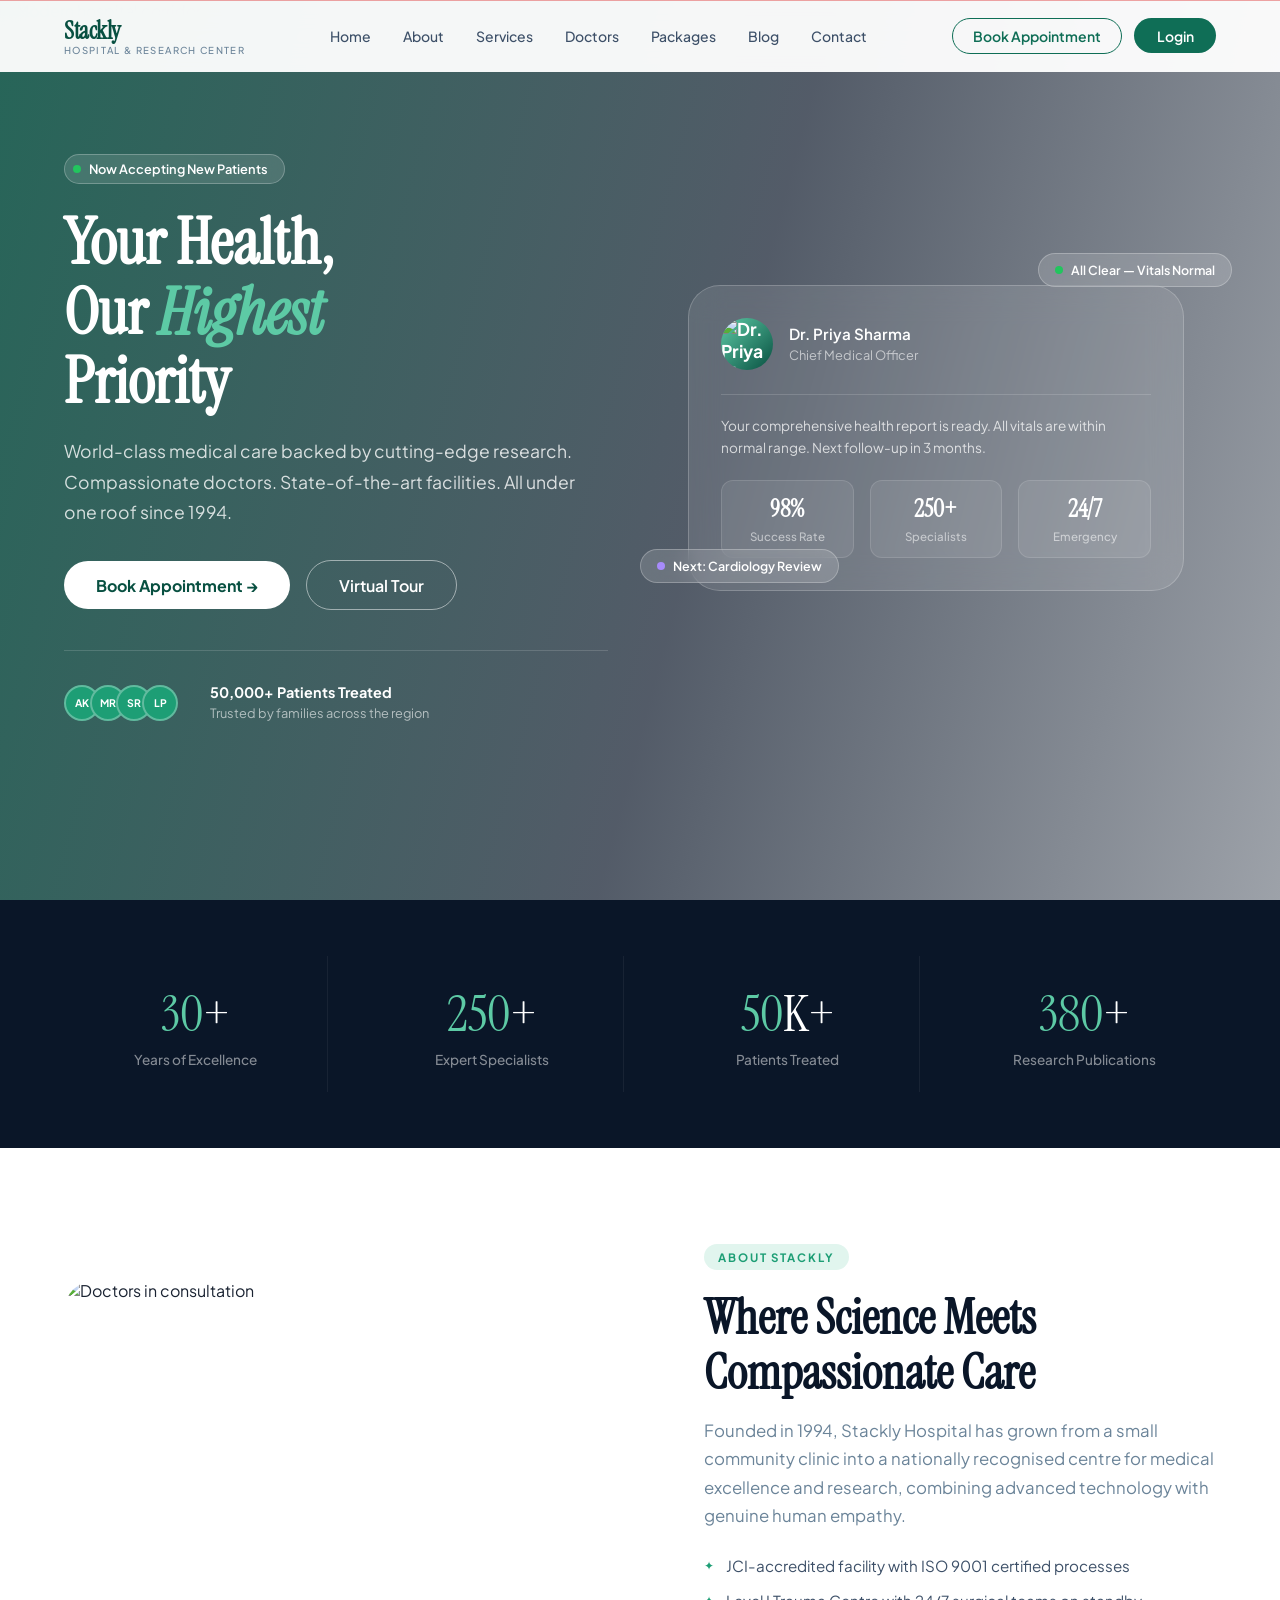
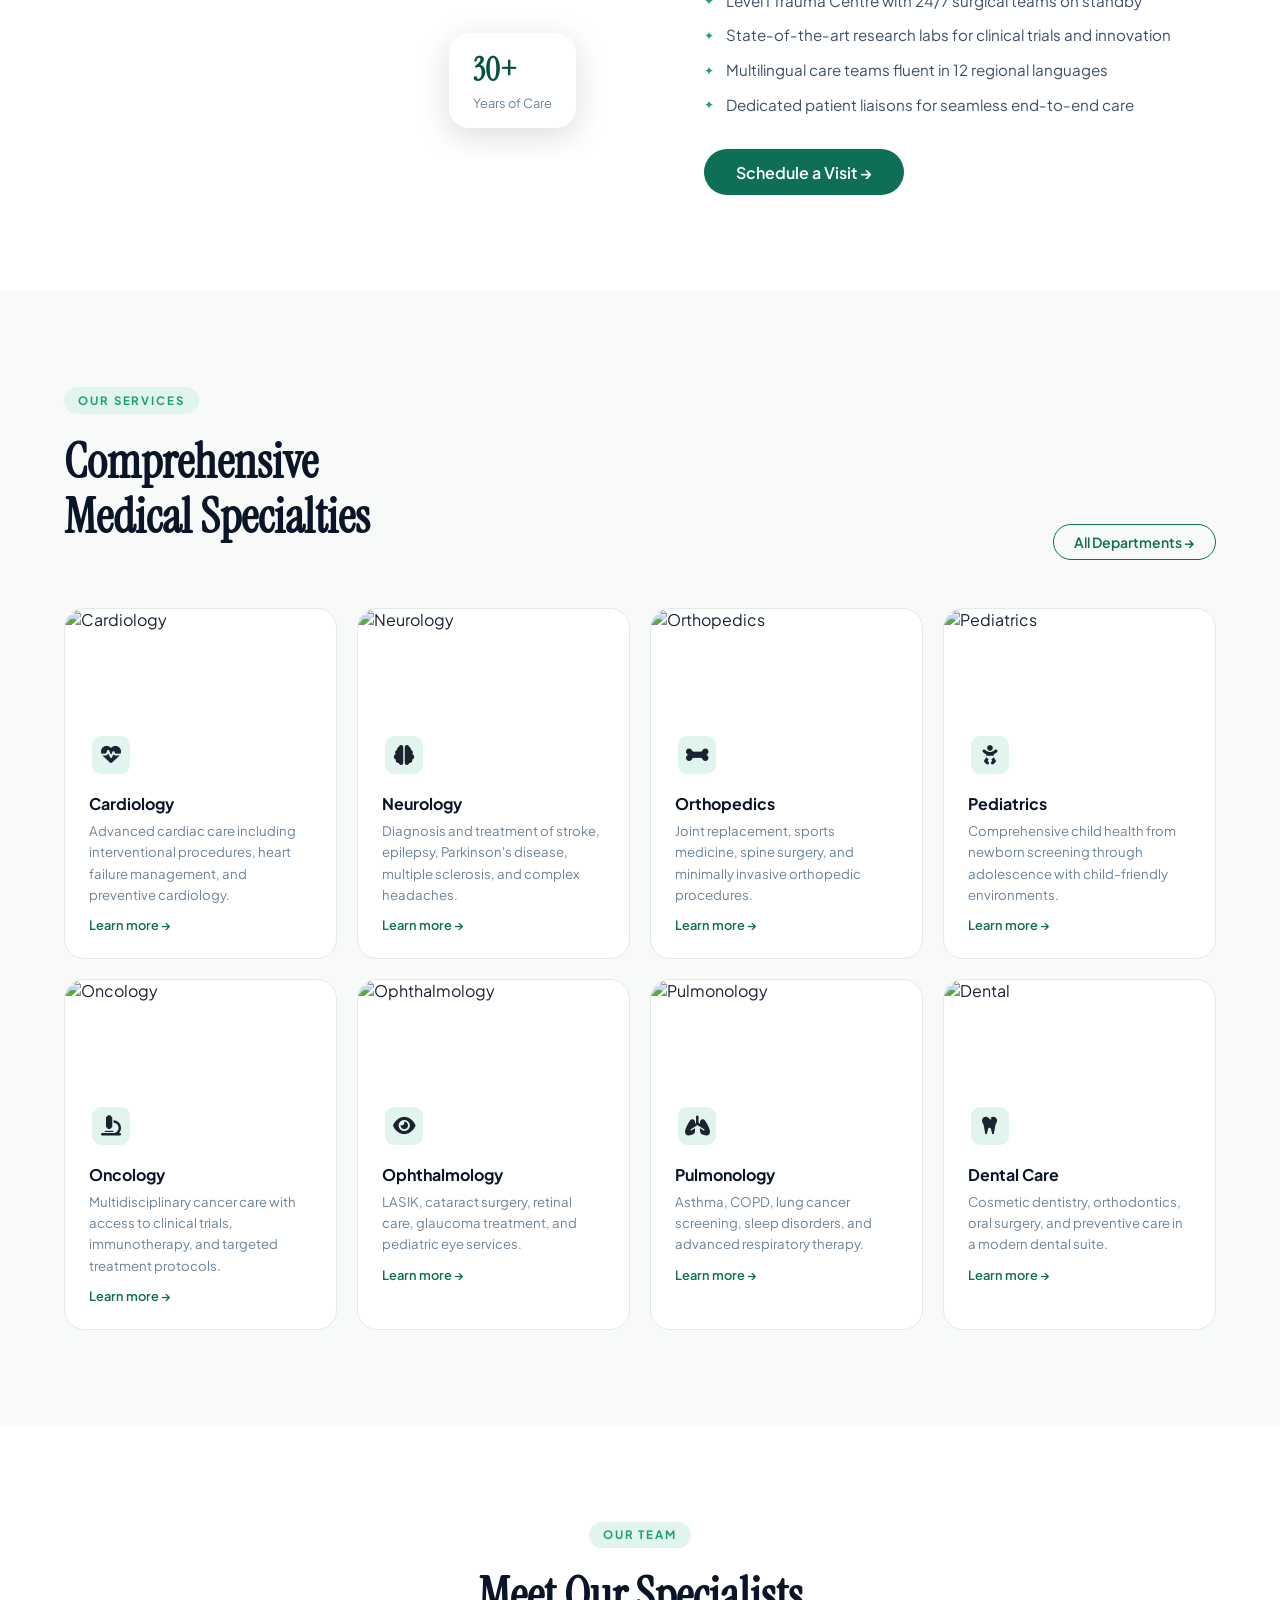
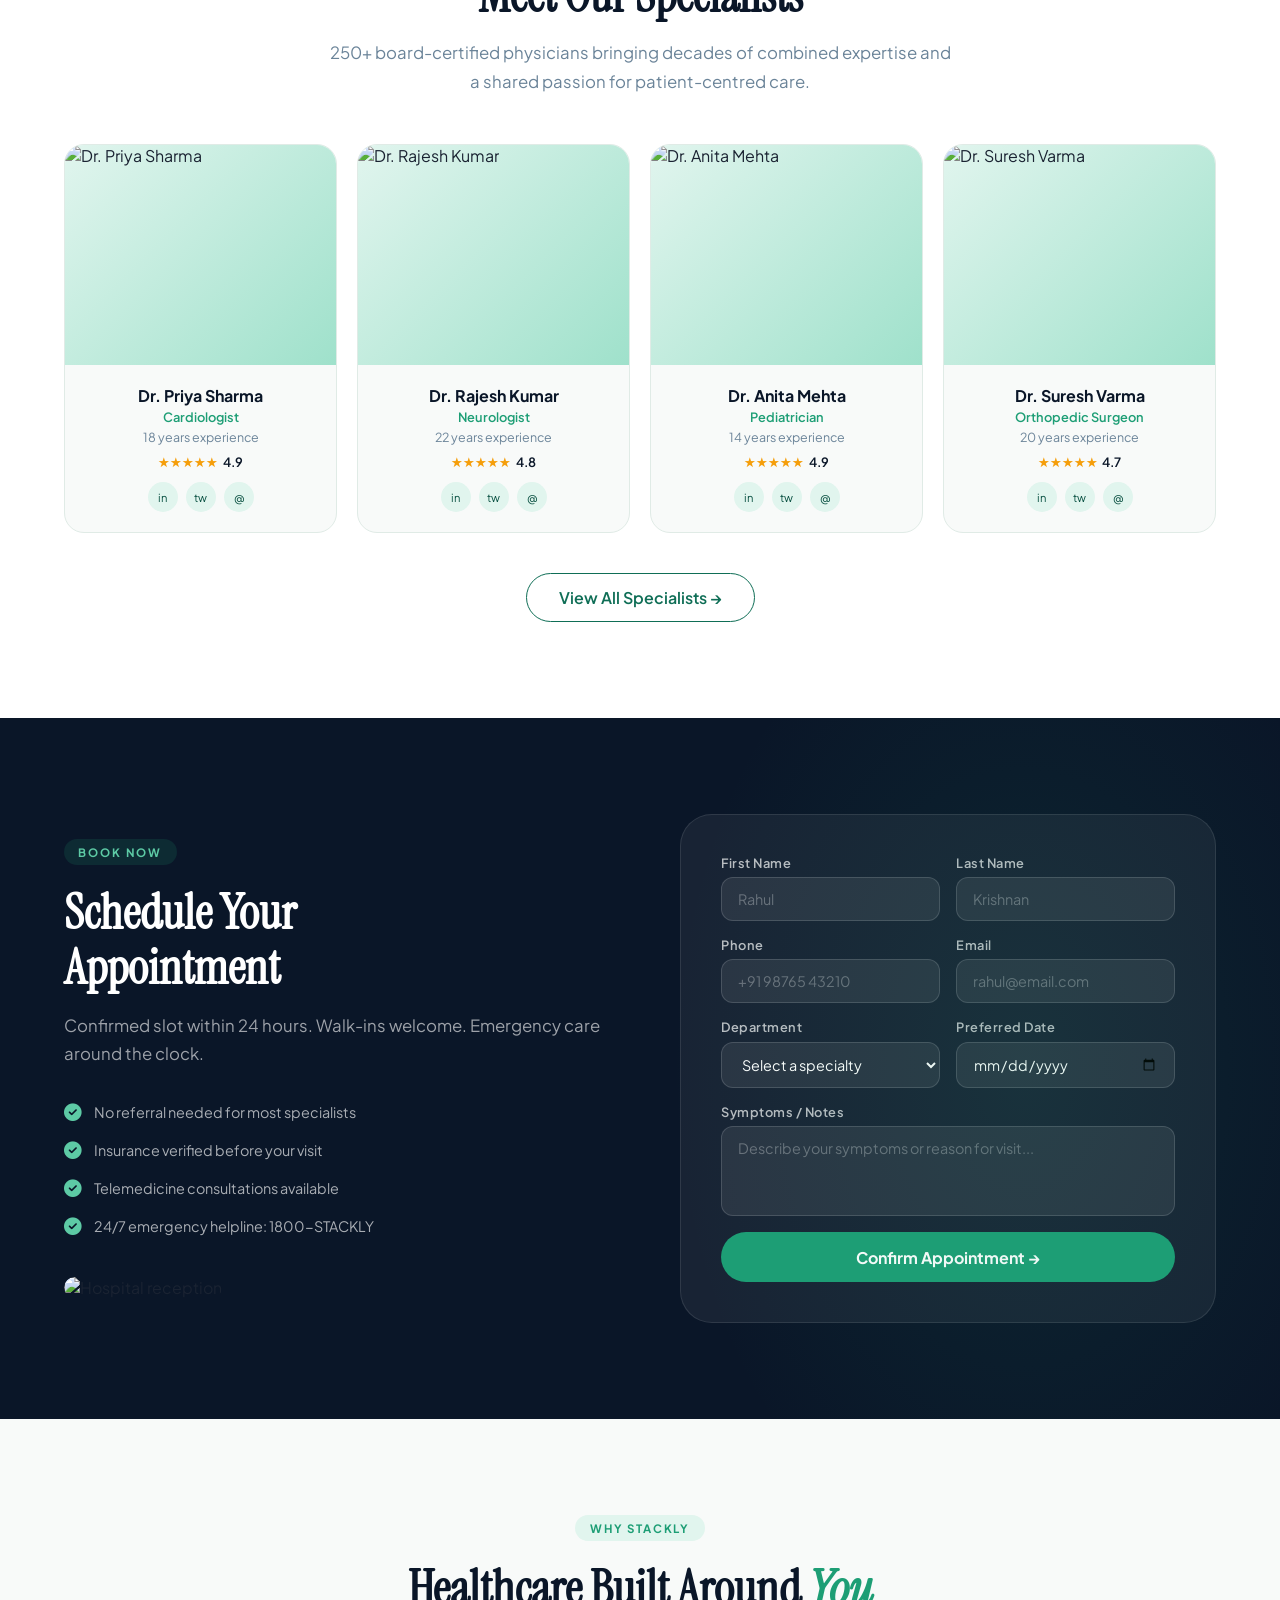
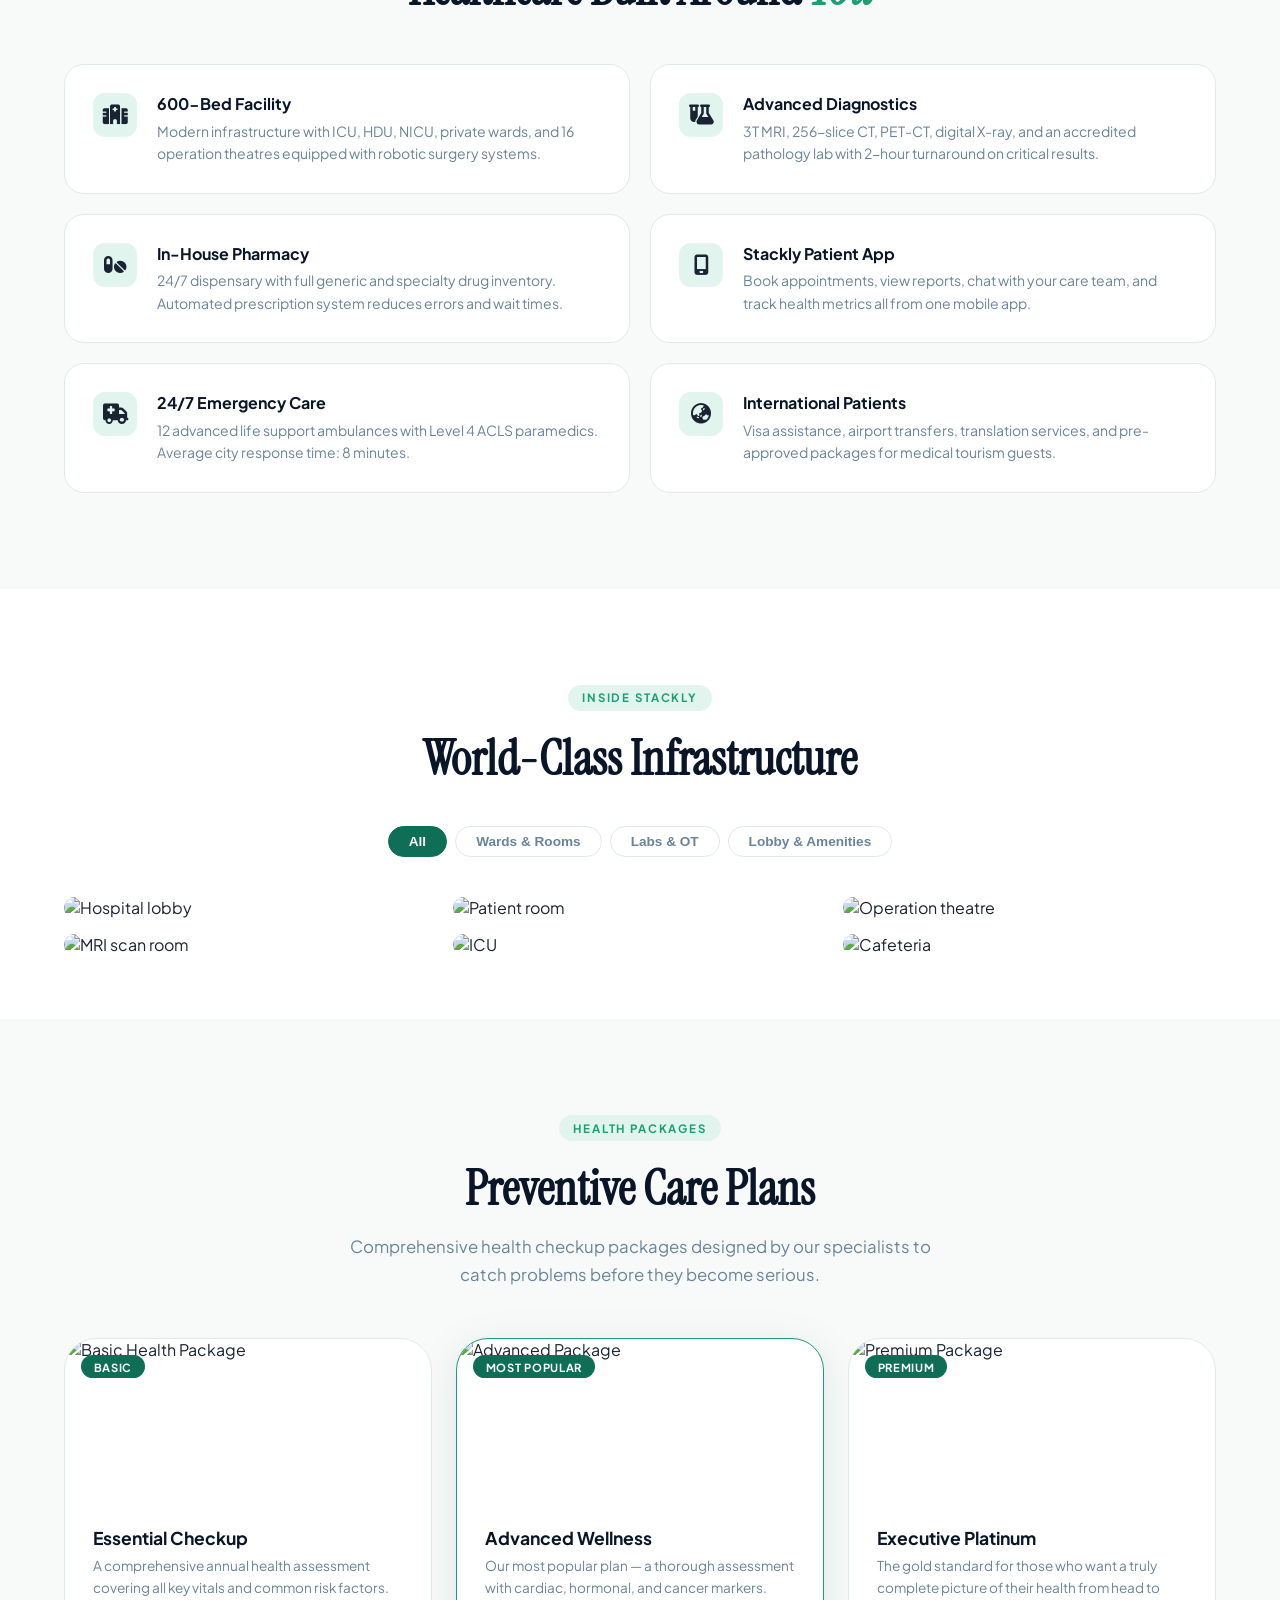
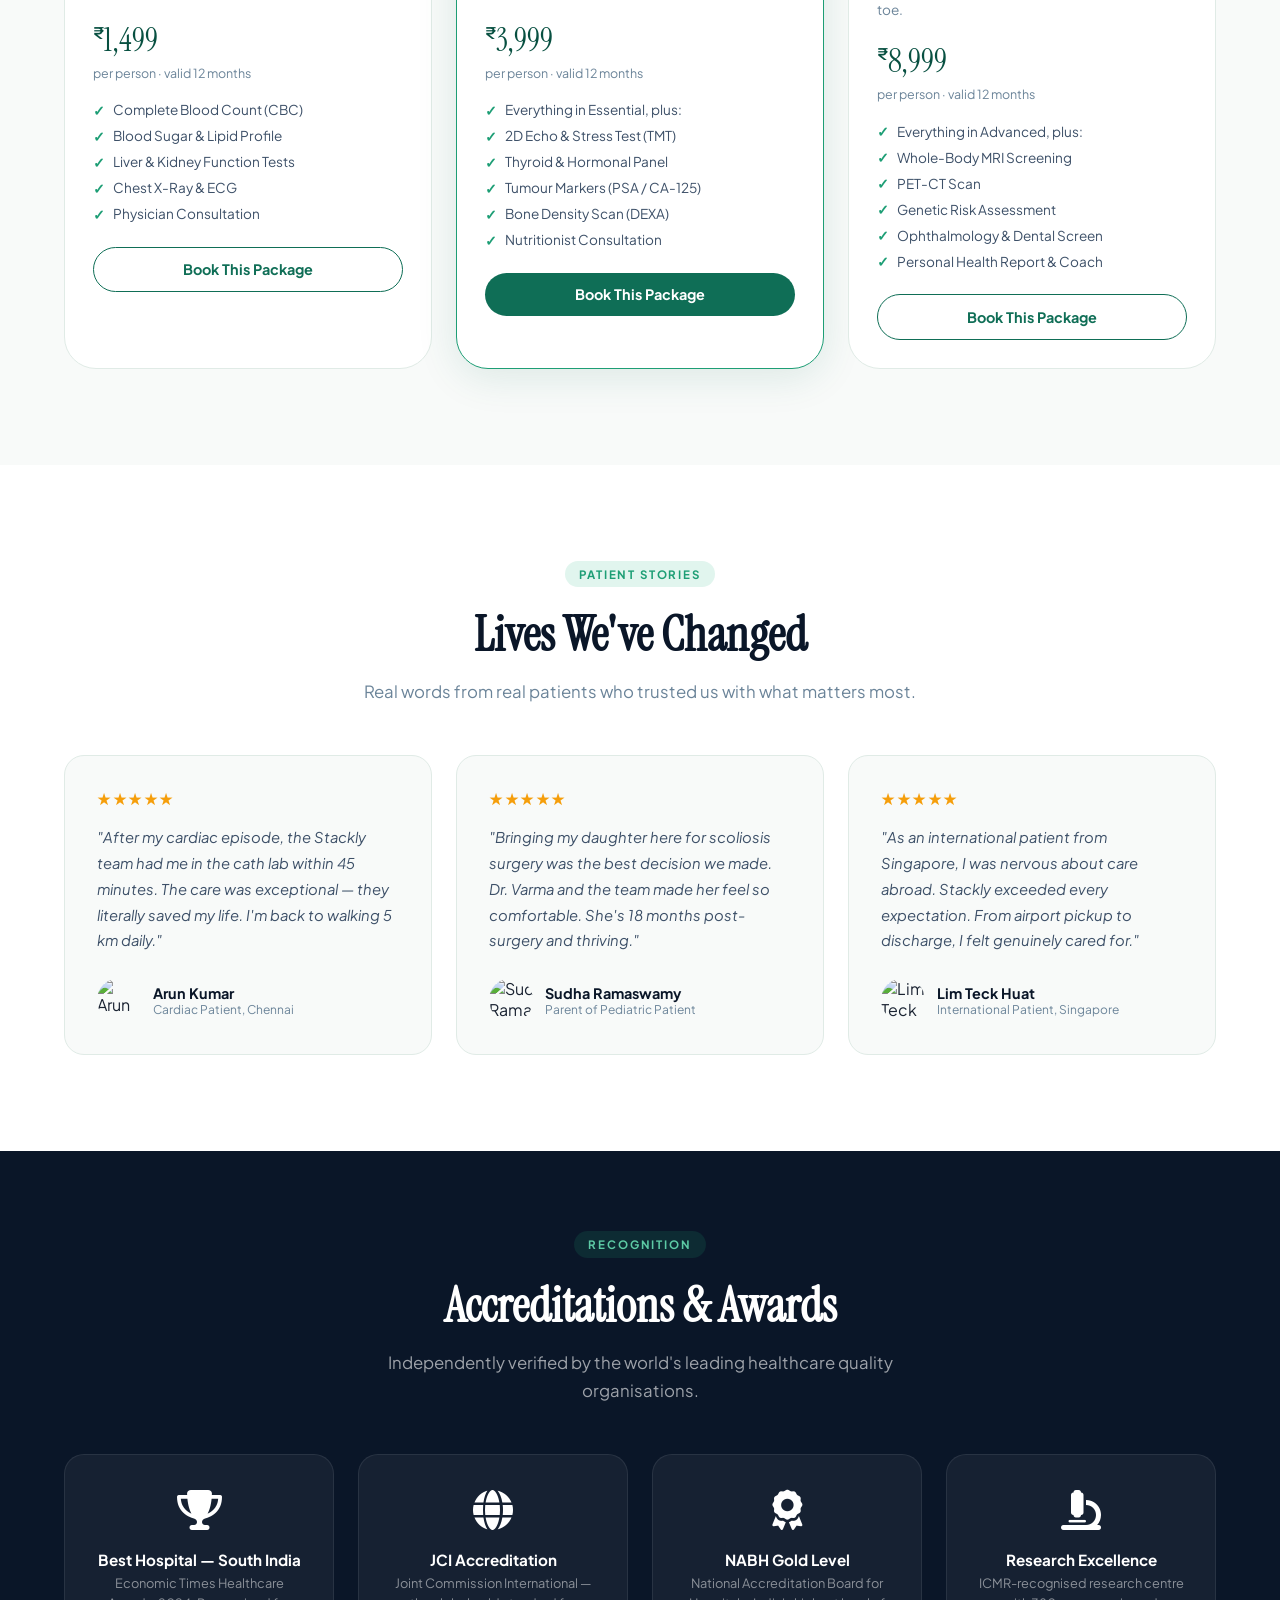
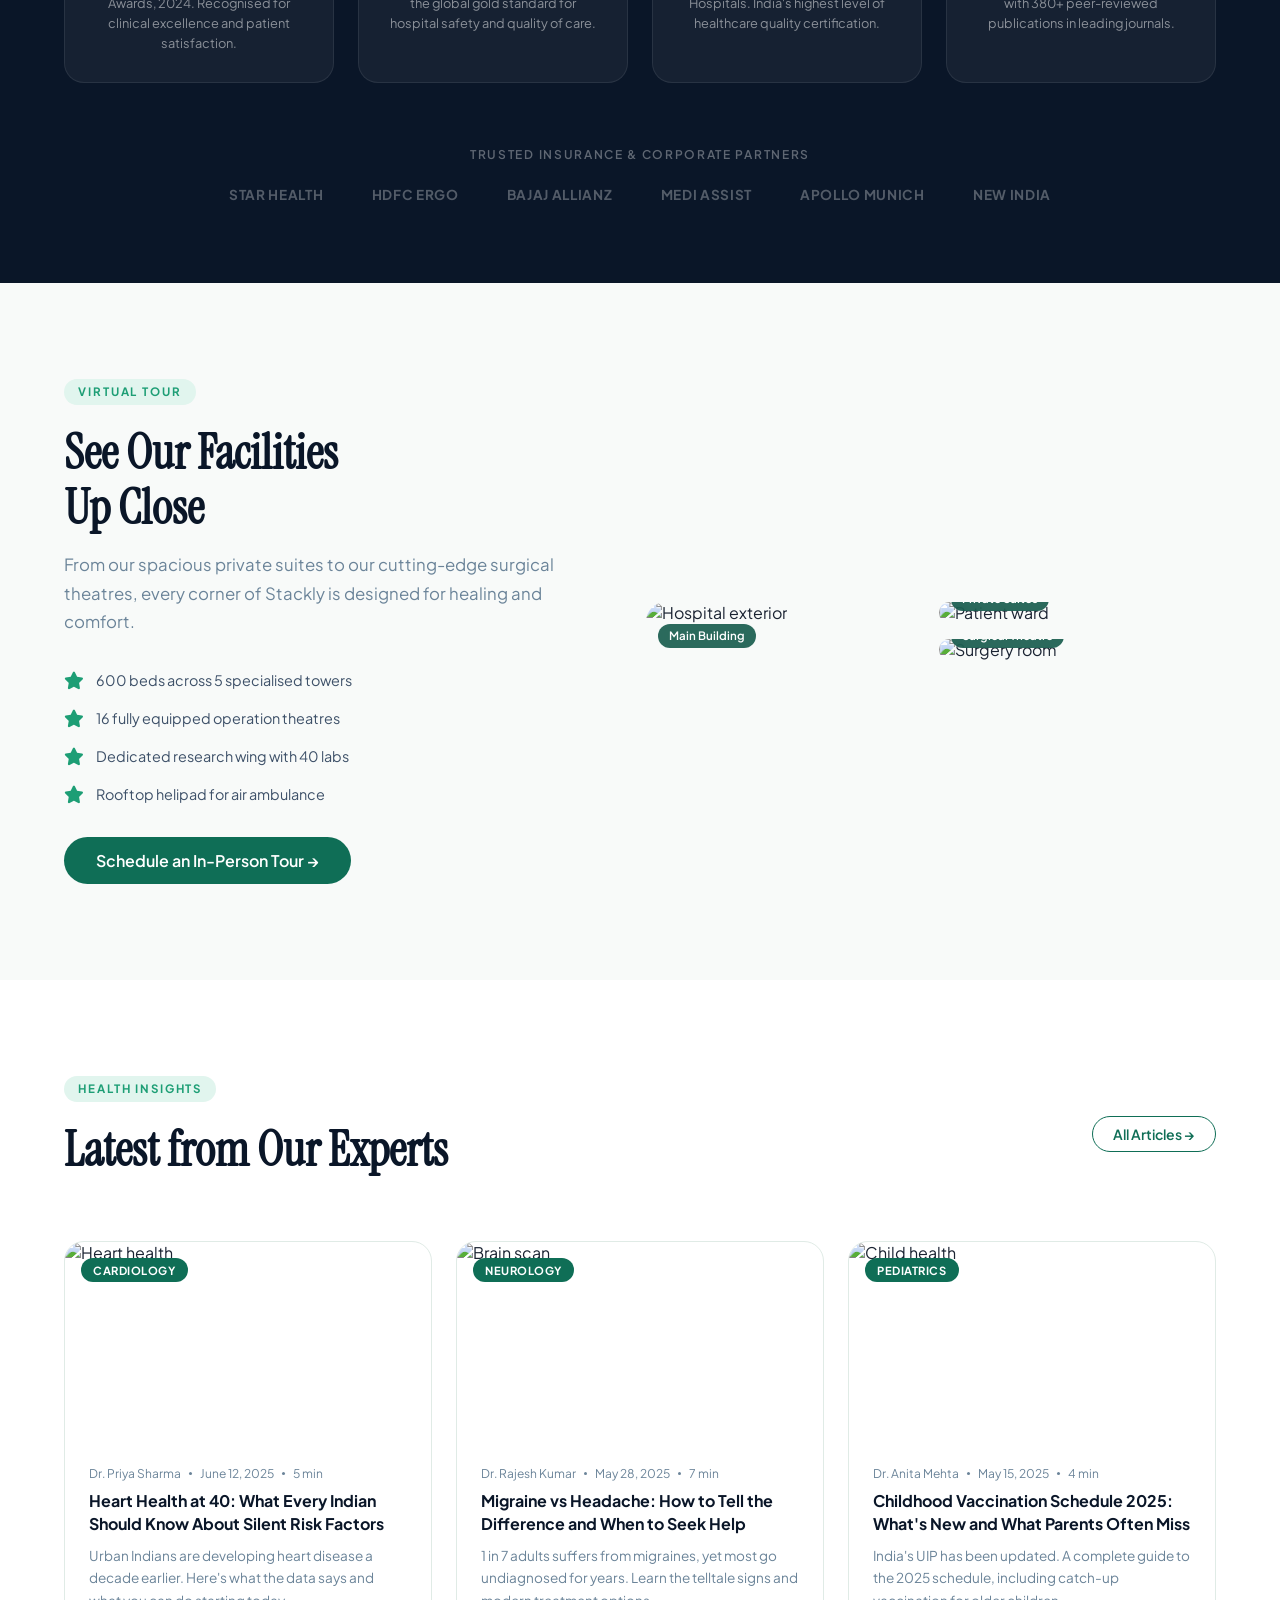
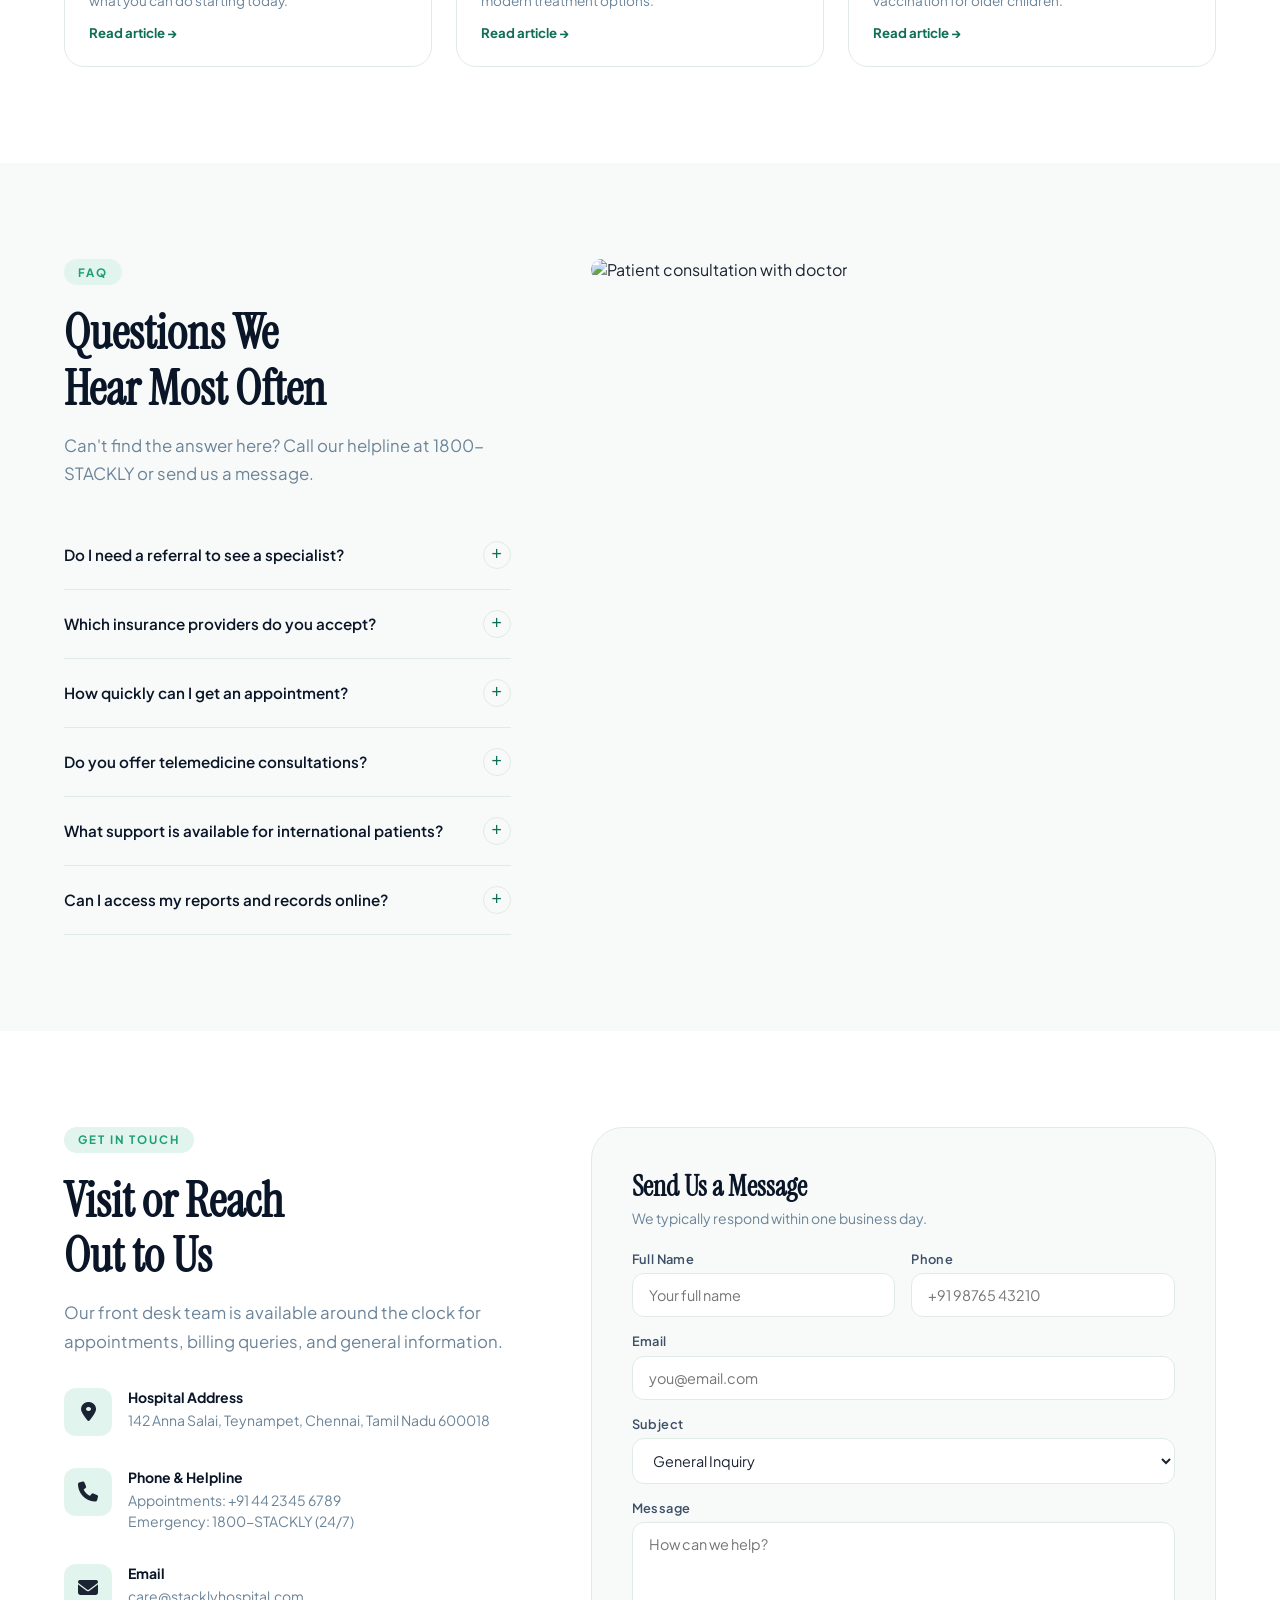
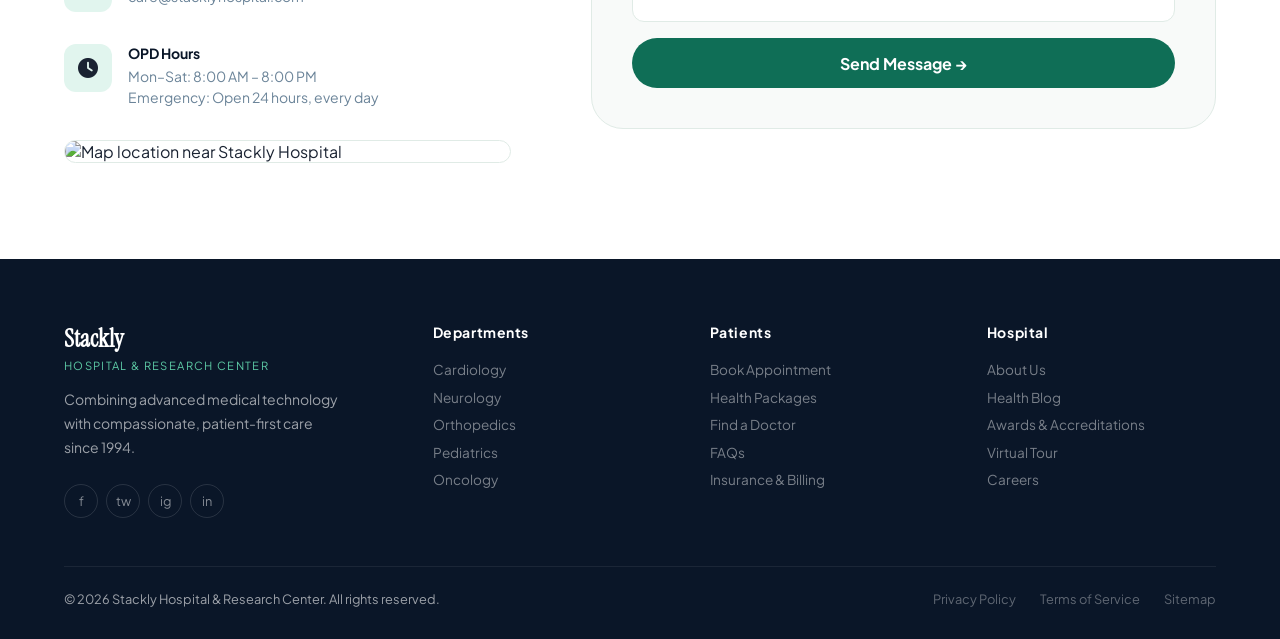
==== commit b03c1e1c: "rough pages are created" ====
--- a/index.html
+++ b/index.html
@@ -6,13 +6,15 @@
 <title>Stackly Hospital & Research Center</title>
 <link rel="preconnect" href="https://fonts.googleapis.com">
 <link href="https://fonts.googleapis.com/css2?family=Plus+Jakarta+Sans:wght@300;400;500;600;700&family=Instrument+Serif:ital@0;1&display=swap" rel="stylesheet">
+<link rel="stylesheet" href="https://cdnjs.cloudflare.com/ajax/libs/font-awesome/6.7.2/css/all.min.css">
 <link rel="stylesheet" href="style.css">
 </head>
 <body>
 
 <!-- EMERGENCY BAR -->
 <div class="emergency-bar" id="emergency-bar">
-  🚨 24/7 Emergency Helpline: <a href="tel:18007822559" style="color:#fff;text-decoration:underline">1800-STACKLY</a> — Ambulance dispatch in under 8 minutes
+  <i class="fa-solid fa-truck-medical"></i>
+ 24/7 Emergency Helpline: <a href="tel:18007822559" style="color:#fff;text-decoration:underline">1800-STACKLY</a> — Ambulance dispatch in under 8 minutes
 </div>
 
 <!-- NAV -->
@@ -32,7 +34,7 @@
   </div>
   <div class="nav-cta desktop">
     <a href="#appointment" class="btn btn-outline">Book Appointment</a>
-    <a href="tel:18007825259" class="btn btn-solid">🚨 Emergency</a>
+    <a href="./login.html" class="btn btn-solid"> Login</a>
   </div>
   <div class="hamburger" id="hamburger" onclick="toggleMenu()">
     <span></span><span></span><span></span>
@@ -151,35 +153,35 @@
     <div class="grid-4">
       <div class="service-card reveal delay-1">
         <div class="svc-img"><img src="https://images.unsplash.com/photo-1628348068343-c6a848d2b6dd?w=400&q=75&auto=format&fit=crop" alt="Cardiology"></div>
-        <div class="svc-body"><div class="svc-icon">❤️</div><div class="svc-title">Cardiology</div><div class="svc-desc">Advanced cardiac care including interventional procedures, heart failure management, and preventive cardiology.</div><a href="#" class="svc-link">Learn more →</a></div>
+        <div class="svc-body"><div class="svc-icon"><i class="fa-solid fa-heart-pulse"></i> </div><div class="svc-title">Cardiology</div><div class="svc-desc">Advanced cardiac care including interventional procedures, heart failure management, and preventive cardiology.</div><a href="#" class="svc-link">Learn more →</a></div>
       </div>
       <div class="service-card reveal delay-2">
         <div class="svc-img"><img src="https://images.unsplash.com/photo-1559757175-7cb036e4b7b0?w=400&q=75&auto=format&fit=crop" alt="Neurology"></div>
-        <div class="svc-body"><div class="svc-icon">🧠</div><div class="svc-title">Neurology</div><div class="svc-desc">Diagnosis and treatment of stroke, epilepsy, Parkinson's disease, multiple sclerosis, and complex headaches.</div><a href="#" class="svc-link">Learn more →</a></div>
+        <div class="svc-body"><div class="svc-icon"><i class="fa-solid fa-brain"></i></div><div class="svc-title">Neurology</div><div class="svc-desc">Diagnosis and treatment of stroke, epilepsy, Parkinson's disease, multiple sclerosis, and complex headaches.</div><a href="#" class="svc-link">Learn more →</a></div>
       </div>
       <div class="service-card reveal delay-3">
         <div class="svc-img"><img src="https://images.unsplash.com/photo-1530026405186-ed1f139313f8?w=400&q=75&auto=format&fit=crop" alt="Orthopedics"></div>
-        <div class="svc-body"><div class="svc-icon">🦴</div><div class="svc-title">Orthopedics</div><div class="svc-desc">Joint replacement, sports medicine, spine surgery, and minimally invasive orthopedic procedures.</div><a href="#" class="svc-link">Learn more →</a></div>
+        <div class="svc-body"><div class="svc-icon"><i class="fa-solid fa-bone"></i></div><div class="svc-title">Orthopedics</div><div class="svc-desc">Joint replacement, sports medicine, spine surgery, and minimally invasive orthopedic procedures.</div><a href="#" class="svc-link">Learn more →</a></div>
       </div>
       <div class="service-card reveal delay-4">
         <div class="svc-img"><img src="https://images.unsplash.com/photo-1587351021759-3e566b3db2f0?w=400&q=75&auto=format&fit=crop" alt="Pediatrics"></div>
-        <div class="svc-body"><div class="svc-icon">👶</div><div class="svc-title">Pediatrics</div><div class="svc-desc">Comprehensive child health from newborn screening through adolescence with child-friendly environments.</div><a href="#" class="svc-link">Learn more →</a></div>
+        <div class="svc-body"><div class="svc-icon"><i class="fa-solid fa-baby"></i> </div><div class="svc-title">Pediatrics</div><div class="svc-desc">Comprehensive child health from newborn screening through adolescence with child-friendly environments.</div><a href="#" class="svc-link">Learn more →</a></div>
       </div>
       <div class="service-card reveal delay-1">
         <div class="svc-img"><img src="https://images.unsplash.com/photo-1576671081837-49000212a370?w=400&q=75&auto=format&fit=crop" alt="Oncology"></div>
-        <div class="svc-body"><div class="svc-icon">🔬</div><div class="svc-title">Oncology</div><div class="svc-desc">Multidisciplinary cancer care with access to clinical trials, immunotherapy, and targeted treatment protocols.</div><a href="#" class="svc-link">Learn more →</a></div>
+        <div class="svc-body"><div class="svc-icon"><i class="fa-solid fa-microscope"></i></div><div class="svc-title">Oncology</div><div class="svc-desc">Multidisciplinary cancer care with access to clinical trials, immunotherapy, and targeted treatment protocols.</div><a href="#" class="svc-link">Learn more →</a></div>
       </div>
       <div class="service-card reveal delay-2">
         <div class="svc-img"><img src="https://images.unsplash.com/photo-1551601651-2a8555f1a136?w=400&q=75&auto=format&fit=crop" alt="Ophthalmology"></div>
-        <div class="svc-body"><div class="svc-icon">👁️</div><div class="svc-title">Ophthalmology</div><div class="svc-desc">LASIK, cataract surgery, retinal care, glaucoma treatment, and pediatric eye services.</div><a href="#" class="svc-link">Learn more →</a></div>
+        <div class="svc-body"><div class="svc-icon"><i class="fa-solid fa-eye"></i> </div><div class="svc-title">Ophthalmology</div><div class="svc-desc">LASIK, cataract surgery, retinal care, glaucoma treatment, and pediatric eye services.</div><a href="#" class="svc-link">Learn more →</a></div>
       </div>
       <div class="service-card reveal delay-3">
         <div class="svc-img"><img src="https://images.unsplash.com/photo-1631815588090-d4bfec5b1ccb?w=400&q=75&auto=format&fit=crop" alt="Pulmonology"></div>
-        <div class="svc-body"><div class="svc-icon">🫁</div><div class="svc-title">Pulmonology</div><div class="svc-desc">Asthma, COPD, lung cancer screening, sleep disorders, and advanced respiratory therapy.</div><a href="#" class="svc-link">Learn more →</a></div>
+        <div class="svc-body"><div class="svc-icon"><i class="fa-solid fa-lungs"></i> </div><div class="svc-title">Pulmonology</div><div class="svc-desc">Asthma, COPD, lung cancer screening, sleep disorders, and advanced respiratory therapy.</div><a href="#" class="svc-link">Learn more →</a></div>
       </div>
       <div class="service-card reveal delay-4">
         <div class="svc-img"><img src="https://images.unsplash.com/photo-1612349317150-e413f6a5b16d?w=400&q=75&auto=format&fit=crop" alt="Dental"></div>
-        <div class="svc-body"><div class="svc-icon">🦷</div><div class="svc-title">Dental Care</div><div class="svc-desc">Cosmetic dentistry, orthodontics, oral surgery, and preventive care in a modern dental suite.</div><a href="#" class="svc-link">Learn more →</a></div>
+        <div class="svc-body"><div class="svc-icon"><i class="fa-solid fa-tooth"></i> </div><div class="svc-title">Dental Care</div><div class="svc-desc">Cosmetic dentistry, orthodontics, oral surgery, and preventive care in a modern dental suite.</div><a href="#" class="svc-link">Learn more →</a></div>
       </div>
     </div>
   </div>
@@ -225,10 +227,10 @@
       <h2 class="section-title">Schedule Your<br>Appointment</h2>
       <p class="section-sub">Confirmed slot within 24 hours. Walk-ins welcome. Emergency care around the clock.</p>
       <div style="margin-top:2rem;display:flex;flex-direction:column;gap:1rem">
-        <div style="display:flex;align-items:center;gap:.75rem;font-size:.9rem;color:rgba(255,255,255,.65)"><span style="color:#5DCAA5;font-size:1.1rem">✓</span> No referral needed for most specialists</div>
-        <div style="display:flex;align-items:center;gap:.75rem;font-size:.9rem;color:rgba(255,255,255,.65)"><span style="color:#5DCAA5;font-size:1.1rem">✓</span> Insurance verified before your visit</div>
-        <div style="display:flex;align-items:center;gap:.75rem;font-size:.9rem;color:rgba(255,255,255,.65)"><span style="color:#5DCAA5;font-size:1.1rem">✓</span> Telemedicine consultations available</div>
-        <div style="display:flex;align-items:center;gap:.75rem;font-size:.9rem;color:rgba(255,255,255,.65)"><span style="color:#5DCAA5;font-size:1.1rem">✓</span> 24/7 emergency helpline: 1800-STACKLY</div>
+        <div style="display:flex;align-items:center;gap:.75rem;font-size:.9rem;color:rgba(255,255,255,.65)"><span style="color:#5DCAA5;font-size:1.1rem"><i class="fa-solid fa-circle-check"></i></span> No referral needed for most specialists</div>
+        <div style="display:flex;align-items:center;gap:.75rem;font-size:.9rem;color:rgba(255,255,255,.65)"><span style="color:#5DCAA5;font-size:1.1rem"><i class="fa-solid fa-circle-check"></i></span> Insurance verified before your visit</div>
+        <div style="display:flex;align-items:center;gap:.75rem;font-size:.9rem;color:rgba(255,255,255,.65)"><span style="color:#5DCAA5;font-size:1.1rem"><i class="fa-solid fa-circle-check"></i></span> Telemedicine consultations available</div>
+        <div style="display:flex;align-items:center;gap:.75rem;font-size:.9rem;color:rgba(255,255,255,.65)"><span style="color:#5DCAA5;font-size:1.1rem"><i class="fa-solid fa-circle-check"></i></span> 24/7 emergency helpline: 1800-STACKLY</div>
       </div>
       <div style="margin-top:2.5rem;border-radius:var(--r-xl);overflow:hidden">
         <img src="https://images.unsplash.com/photo-1666214280557-f1b5022eb634?w=600&q=80&auto=format&fit=crop" alt="Hospital reception" style="width:100%;height:220px;object-fit:cover;border-radius:var(--r-xl)">
@@ -263,12 +265,17 @@
       <h2 class="section-title">Healthcare Built Around <em style="font-family:var(--serif);color:var(--teal-mid)">You</em></h2>
     </div>
     <div class="why-grid">
-      <div class="why-card reveal delay-1"><div class="why-icon">🏥</div><div class="why-text"><strong>600-Bed Facility</strong><p>Modern infrastructure with ICU, HDU, NICU, private wards, and 16 operation theatres equipped with robotic surgery systems.</p></div></div>
-      <div class="why-card reveal delay-2"><div class="why-icon">🔬</div><div class="why-text"><strong>Advanced Diagnostics</strong><p>3T MRI, 256-slice CT, PET-CT, digital X-ray, and an accredited pathology lab with 2-hour turnaround on critical results.</p></div></div>
-      <div class="why-card reveal delay-3"><div class="why-icon">💊</div><div class="why-text"><strong>In-House Pharmacy</strong><p>24/7 dispensary with full generic and specialty drug inventory. Automated prescription system reduces errors and wait times.</p></div></div>
-      <div class="why-card reveal delay-4"><div class="why-icon">📱</div><div class="why-text"><strong>Stackly Patient App</strong><p>Book appointments, view reports, chat with your care team, and track health metrics all from one mobile app.</p></div></div>
-      <div class="why-card reveal delay-1"><div class="why-icon">🚑</div><div class="why-text"><strong>24/7 Emergency Care</strong><p>12 advanced life support ambulances with Level 4 ACLS paramedics. Average city response time: 8 minutes.</p></div></div>
-      <div class="why-card reveal delay-2"><div class="why-icon">🌐</div><div class="why-text"><strong>International Patients</strong><p>Visa assistance, airport transfers, translation services, and pre-approved packages for medical tourism guests.</p></div></div>
+      <div class="why-card reveal delay-1"><div class="why-icon"><i class="fa-solid fa-hospital"></i>
+</div><div class="why-text"><strong>600-Bed Facility</strong><p>Modern infrastructure with ICU, HDU, NICU, private wards, and 16 operation theatres equipped with robotic surgery systems.</p></div></div>
+      <div class="why-card reveal delay-2"><div class="why-icon"><i class="fa-solid fa-flask-vial"></i>
+</div><div class="why-text"><strong>Advanced Diagnostics</strong><p>3T MRI, 256-slice CT, PET-CT, digital X-ray, and an accredited pathology lab with 2-hour turnaround on critical results.</p></div></div>
+      <div class="why-card reveal delay-3"><div class="why-icon"><i class="fa-solid fa-pills"></i>
+</div><div class="why-text"><strong>In-House Pharmacy</strong><p>24/7 dispensary with full generic and specialty drug inventory. Automated prescription system reduces errors and wait times.</p></div></div>
+      <div class="why-card reveal delay-4"><div class="why-icon"><i class="fa-solid fa-mobile-screen"></i>
+</div><div class="why-text"><strong>Stackly Patient App</strong><p>Book appointments, view reports, chat with your care team, and track health metrics all from one mobile app.</p></div></div>
+      <div class="why-card reveal delay-1"><div class="why-icon"><i class="fa-solid fa-ambulance"></i>
+</div><div class="why-text"><strong>24/7 Emergency Care</strong><p>12 advanced life support ambulances with Level 4 ACLS paramedics. Average city response time: 8 minutes.</p></div></div>
+      <div class="why-card reveal delay-2"><div class="why-icon"><i class="fa-solid fa-earth-asia"></i></div><div class="why-text"><strong>International Patients</strong><p>Visa assistance, airport transfers, translation services, and pre-approved packages for medical tourism guests.</p></div></div>
     </div>
   </div>
 </section>
@@ -427,10 +434,14 @@
       <p class="section-sub">Independently verified by the world's leading healthcare quality organisations.</p>
     </div>
     <div class="awards-grid">
-      <div class="award-card reveal delay-1"><span class="award-icon">🏆</span><div class="award-title">Best Hospital — South India</div><div class="award-body">Economic Times Healthcare Awards, 2024. Recognised for clinical excellence and patient satisfaction.</div></div>
-      <div class="award-card reveal delay-2"><span class="award-icon">🌐</span><div class="award-title">JCI Accreditation</div><div class="award-body">Joint Commission International — the global gold standard for hospital safety and quality of care.</div></div>
-      <div class="award-card reveal delay-3"><span class="award-icon">🎖️</span><div class="award-title">NABH Gold Level</div><div class="award-body">National Accreditation Board for Hospitals. India's highest level of healthcare quality certification.</div></div>
-      <div class="award-card reveal delay-4"><span class="award-icon">🔬</span><div class="award-title">Research Excellence</div><div class="award-body">ICMR-recognised research centre with 380+ peer-reviewed publications in leading journals.</div></div>
+      <div class="award-card reveal delay-1"><span class="award-icon"><i class="fa-solid fa-trophy"></i>
+</span><div class="award-title">Best Hospital — South India</div><div class="award-body">Economic Times Healthcare Awards, 2024. Recognised for clinical excellence and patient satisfaction.</div></div>
+      <div class="award-card reveal delay-2"><span class="award-icon"><i class="fa-solid fa-globe"></i>
+</span><div class="award-title">JCI Accreditation</div><div class="award-body">Joint Commission International — the global gold standard for hospital safety and quality of care.</div></div>
+      <div class="award-card reveal delay-3"><span class="award-icon"><i class="fa-solid fa-award"></i>
+</span><div class="award-title">NABH Gold Level</div><div class="award-body">National Accreditation Board for Hospitals. India's highest level of healthcare quality certification.</div></div>
+      <div class="award-card reveal delay-4"><span class="award-icon"><i class="fa-solid fa-microscope"></i>
+</span><div class="award-title">Research Excellence</div><div class="award-body">ICMR-recognised research centre with 380+ peer-reviewed publications in leading journals.</div></div>
     </div>
     <div class="partners-label">Trusted Insurance &amp; Corporate Partners</div>
     <div class="partners-strip">
@@ -452,10 +463,10 @@
       <h2 class="section-title">See Our Facilities<br>Up Close</h2>
       <p class="section-sub">From our spacious private suites to our cutting-edge surgical theatres, every corner of Stackly is designed for healing and comfort.</p>
       <div style="display:flex;flex-direction:column;gap:1rem;margin-top:2rem">
-        <div style="display:flex;align-items:center;gap:.75rem;font-size:.9rem;color:var(--text-mid)"><span style="color:var(--teal-mid);font-size:1.1rem">✦</span> 600 beds across 5 specialised towers</div>
-        <div style="display:flex;align-items:center;gap:.75rem;font-size:.9rem;color:var(--text-mid)"><span style="color:var(--teal-mid);font-size:1.1rem">✦</span> 16 fully equipped operation theatres</div>
-        <div style="display:flex;align-items:center;gap:.75rem;font-size:.9rem;color:var(--text-mid)"><span style="color:var(--teal-mid);font-size:1.1rem">✦</span> Dedicated research wing with 40 labs</div>
-        <div style="display:flex;align-items:center;gap:.75rem;font-size:.9rem;color:var(--text-mid)"><span style="color:var(--teal-mid);font-size:1.1rem">✦</span> Rooftop helipad for air ambulance</div>
+        <div style="display:flex;align-items:center;gap:.75rem;font-size:.9rem;color:var(--text-mid)"><span style="color:var(--teal-mid);font-size:1.1rem"><i class="fa-solid fa-star"></i></span> 600 beds across 5 specialised towers</div>
+        <div style="display:flex;align-items:center;gap:.75rem;font-size:.9rem;color:var(--text-mid)"><span style="color:var(--teal-mid);font-size:1.1rem"><i class="fa-solid fa-star"></i></span> 16 fully equipped operation theatres</div>
+        <div style="display:flex;align-items:center;gap:.75rem;font-size:.9rem;color:var(--text-mid)"><span style="color:var(--teal-mid);font-size:1.1rem"><i class="fa-solid fa-star"></i></span> Dedicated research wing with 40 labs</div>
+        <div style="display:flex;align-items:center;gap:.75rem;font-size:.9rem;color:var(--text-mid)"><span style="color:var(--teal-mid);font-size:1.1rem"><i class="fa-solid fa-star"></i></span> Rooftop helipad for air ambulance</div>
       </div>
       <div style="margin-top:2rem"><a href="#contact" class="btn btn-solid btn-lg">Schedule an In-Person Tour →</a></div>
     </div>
@@ -566,19 +577,21 @@
       <h2 class="section-title">Visit or Reach<br>Out to Us</h2>
       <p class="section-sub" style="margin-bottom:2rem">Our front desk team is available around the clock for appointments, billing queries, and general information.</p>
       <div class="contact-item">
-        <div class="contact-icon">📍</div>
+        <div class="contact-icon"><i class="fa-solid fa-location-dot"></i>
+</div>
         <div><strong>Hospital Address</strong><p>142 Anna Salai, Teynampet, Chennai, Tamil Nadu 600018</p></div>
       </div>
       <div class="contact-item">
-        <div class="contact-icon">📞</div>
+        <div class="contact-icon"><i class="fa-solid fa-phone"></i></div>
         <div><strong>Phone &amp; Helpline</strong><p>Appointments: +91 44 2345 6789<br>Emergency: 1800-STACKLY (24/7)</p></div>
       </div>
       <div class="contact-item">
-        <div class="contact-icon">✉️</div>
+        <div class="contact-icon"><i class="fa-solid fa-envelope"></i>
+</div>
         <div><strong>Email</strong><p>care@stacklyhospital.com</p></div>
       </div>
       <div class="contact-item">
-        <div class="contact-icon">🕒</div>
+        <div class="contact-icon"><i class="fa-solid fa-clock"></i></div>
         <div><strong>OPD Hours</strong><p>Mon–Sat: 8:00 AM – 8:00 PM<br>Emergency: Open 24 hours, every day</p></div>
       </div>
       <div class="contact-map">
--- a/style.css
+++ b/style.css
@@ -1,4 +1,3 @@
-
 *,*::before,*::after{box-sizing:border-box;margin:0;padding:0}
 :root{
   --teal:#0F6E56;--teal-light:#E1F5EE;--teal-mid:#1D9E75;--teal-dark:#085041;
@@ -248,7 +247,7 @@
 .awards-grid{display:grid;grid-template-columns:repeat(4,1fr);gap:1.5rem;margin-bottom:4rem}
 .award-card{background:rgba(255,255,255,.05);border:1px solid rgba(255,255,255,.08);border-radius:var(--r-lg);padding:1.75rem;text-align:center;transition:all var(--transition)}
 .award-card:hover{background:rgba(255,255,255,.09);border-color:rgba(93,202,165,.3)}
-.award-icon{font-size:2.5rem;margin-bottom:1rem;display:block}
+.award-icon{font-size:2.5rem;margin-bottom:1rem;display:block; color: white;}
 .award-title{font-size:.95rem;font-weight:700;color:#fff;margin-bottom:.35rem}
 .award-body{font-size:.8rem;color:rgba(255,255,255,.5);line-height:1.55}
 .partners-label{text-align:center;font-size:.75rem;font-weight:600;letter-spacing:.14em;text-transform:uppercase;color:rgba(255,255,255,.35);margin-bottom:1.5rem}
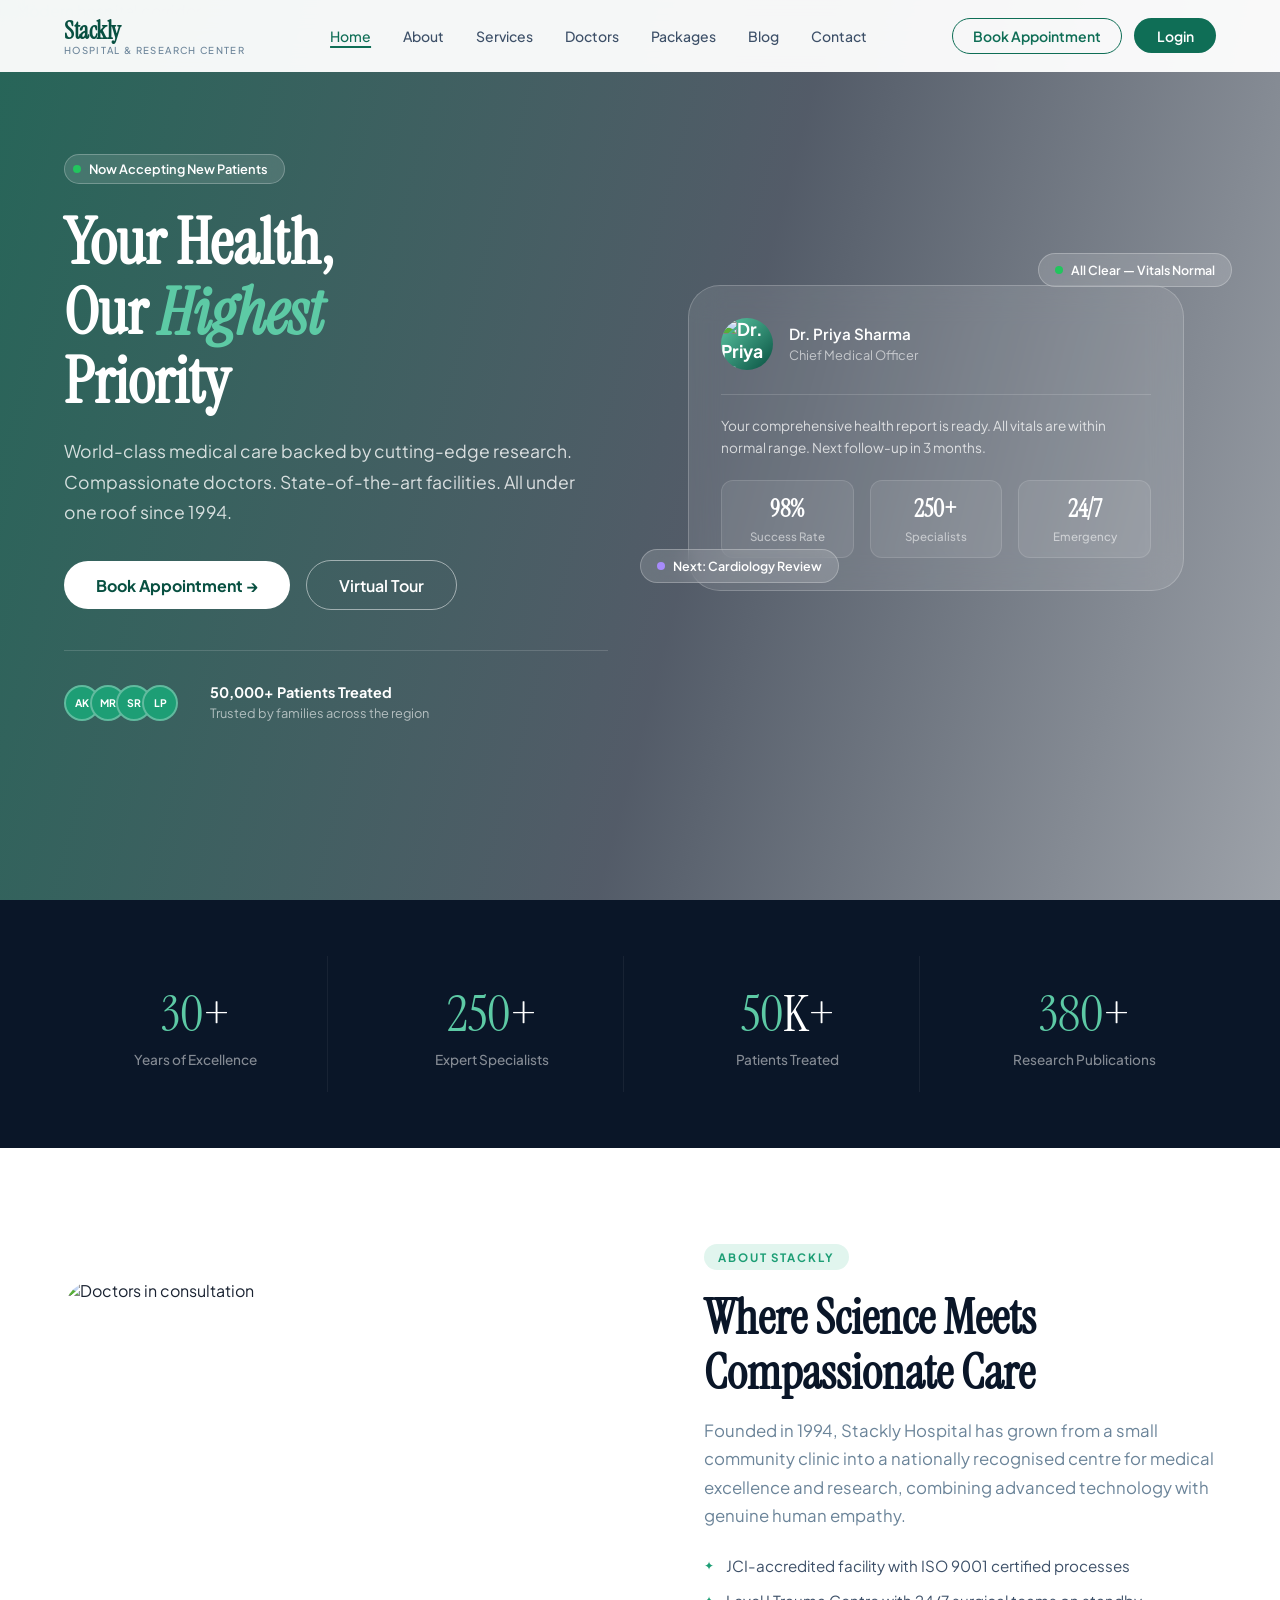
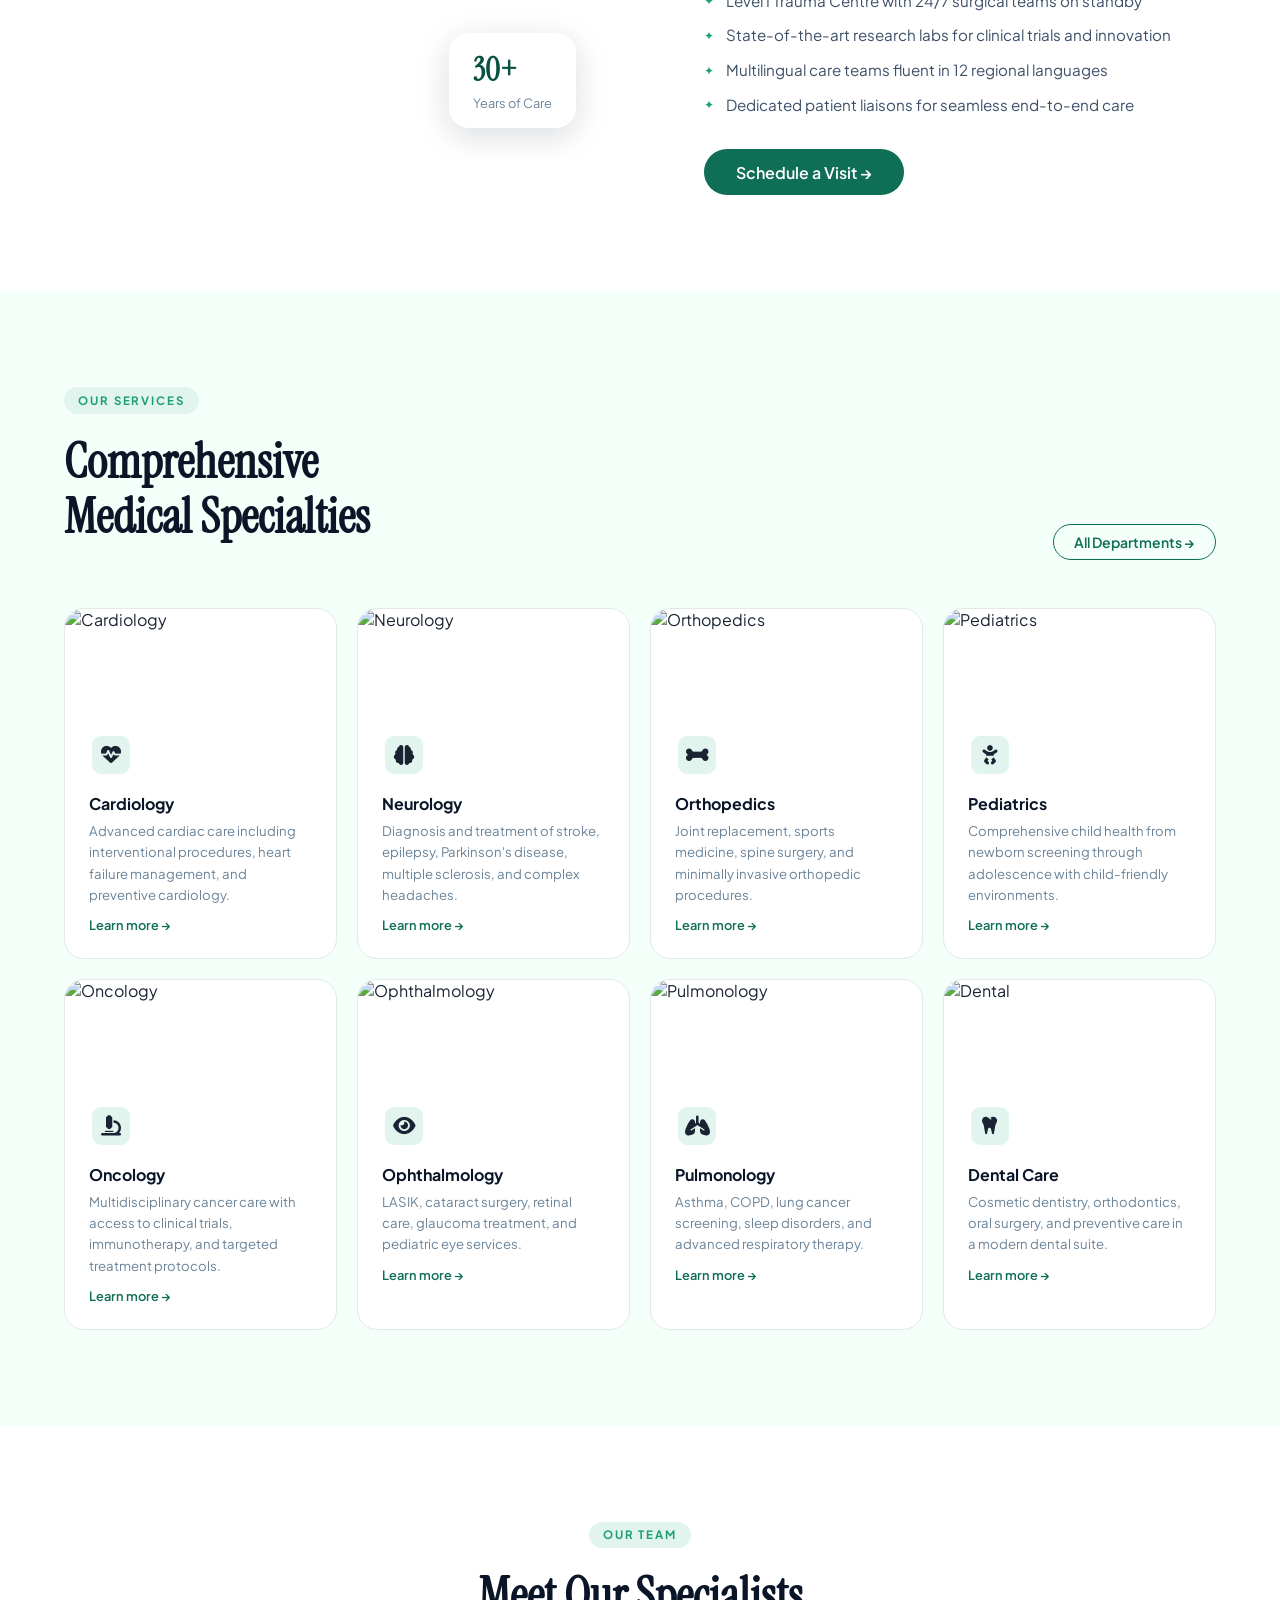
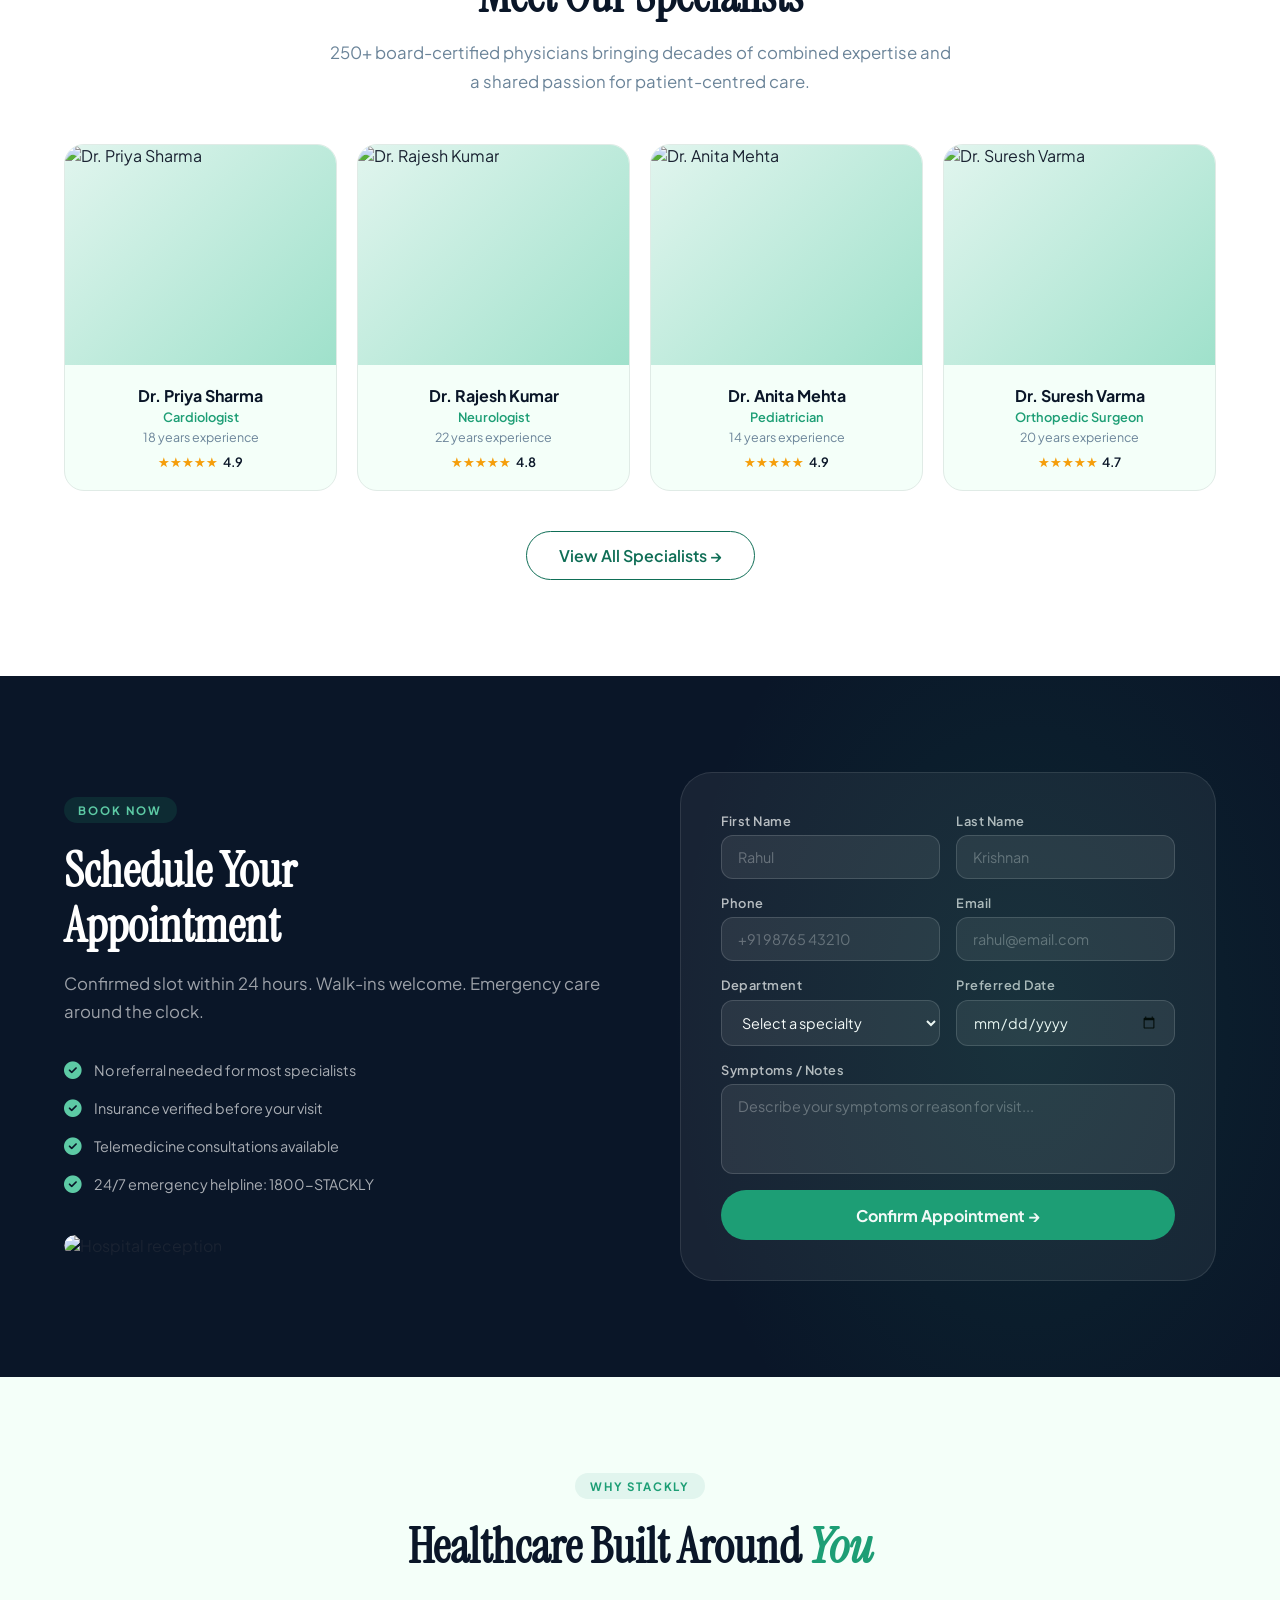
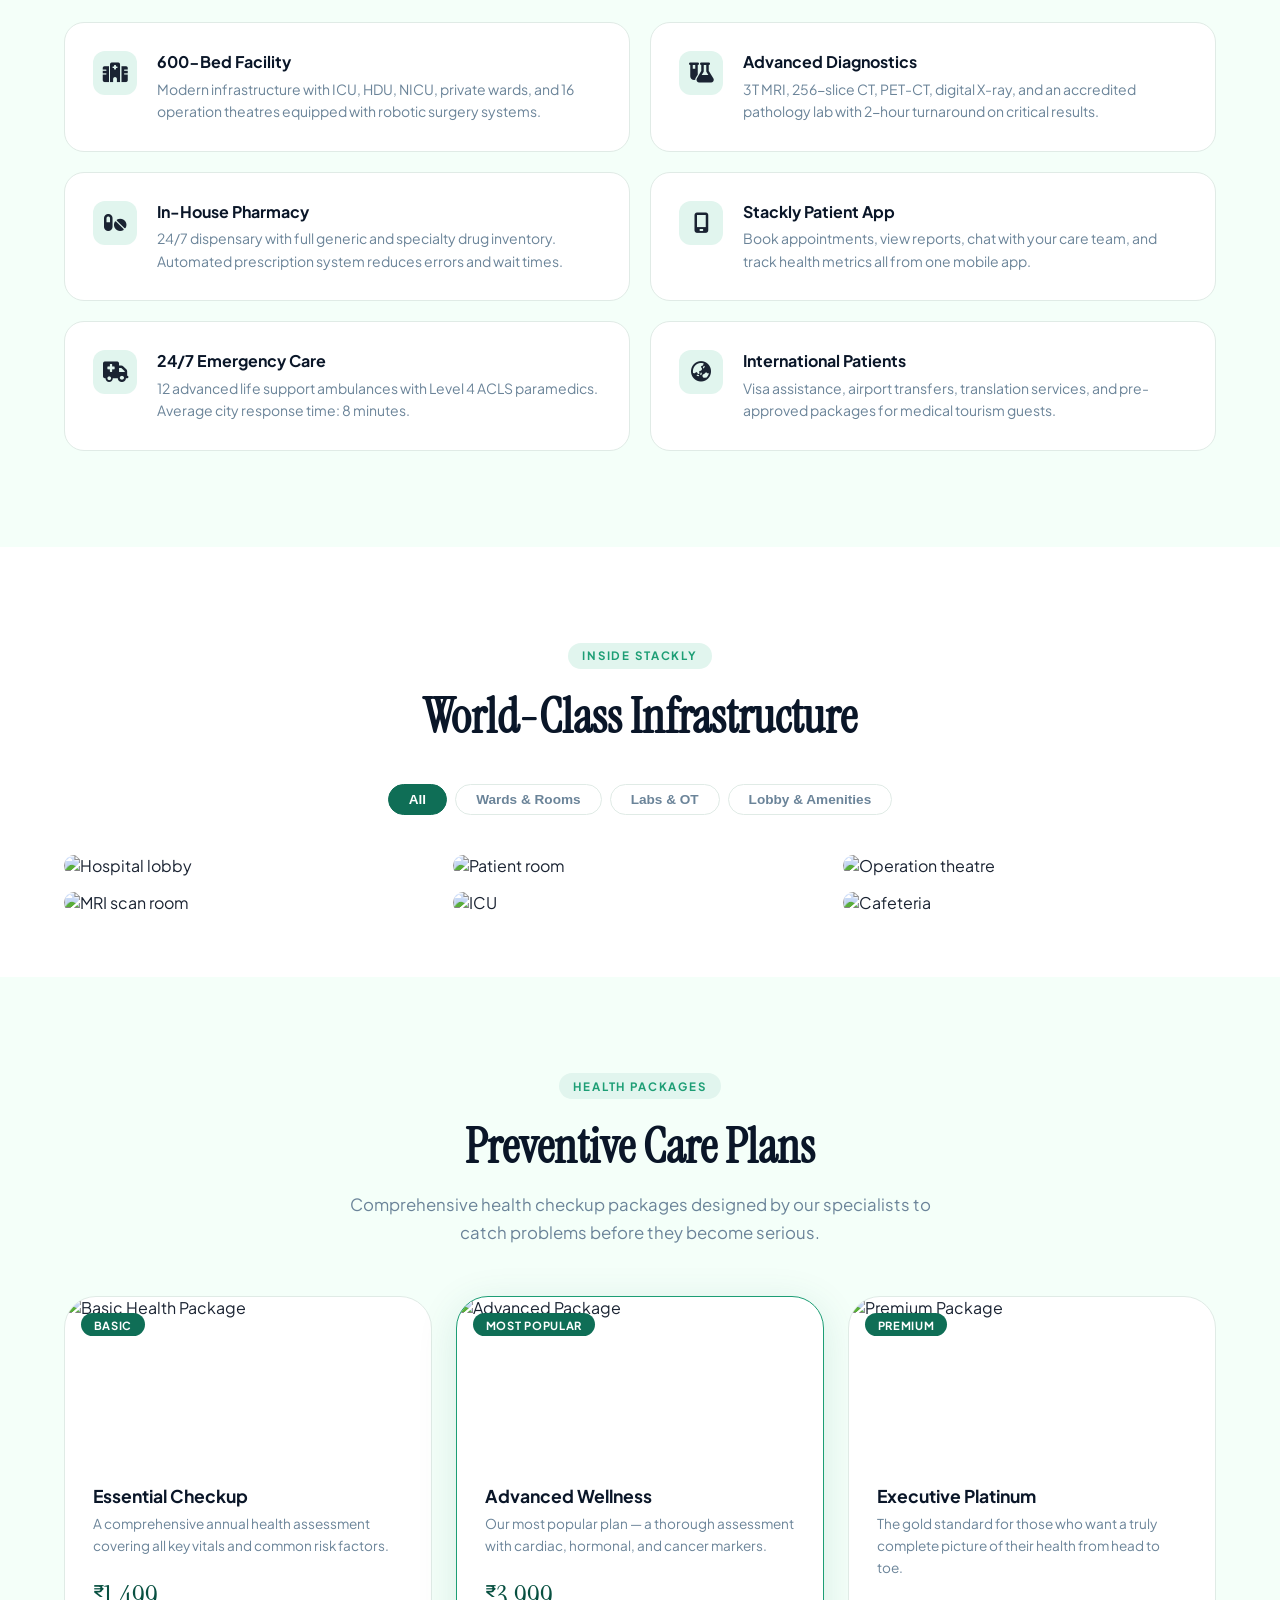
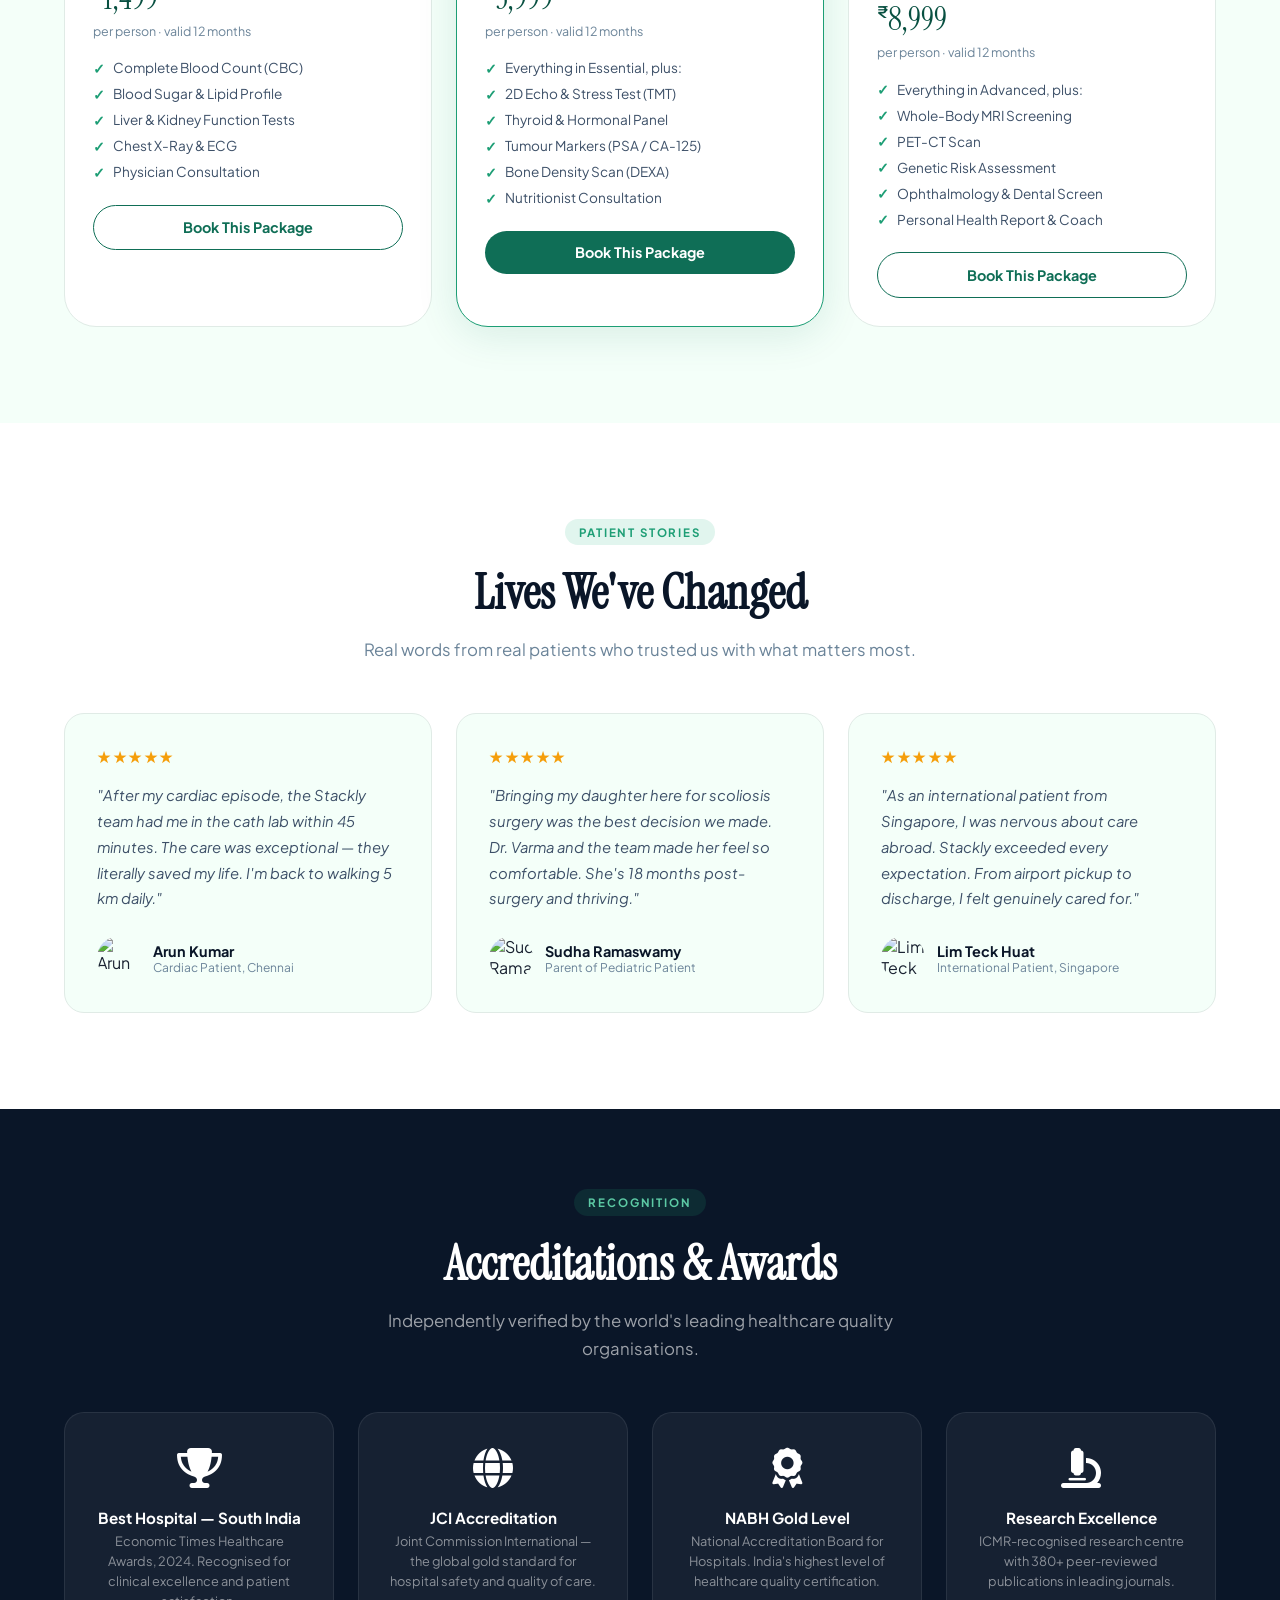
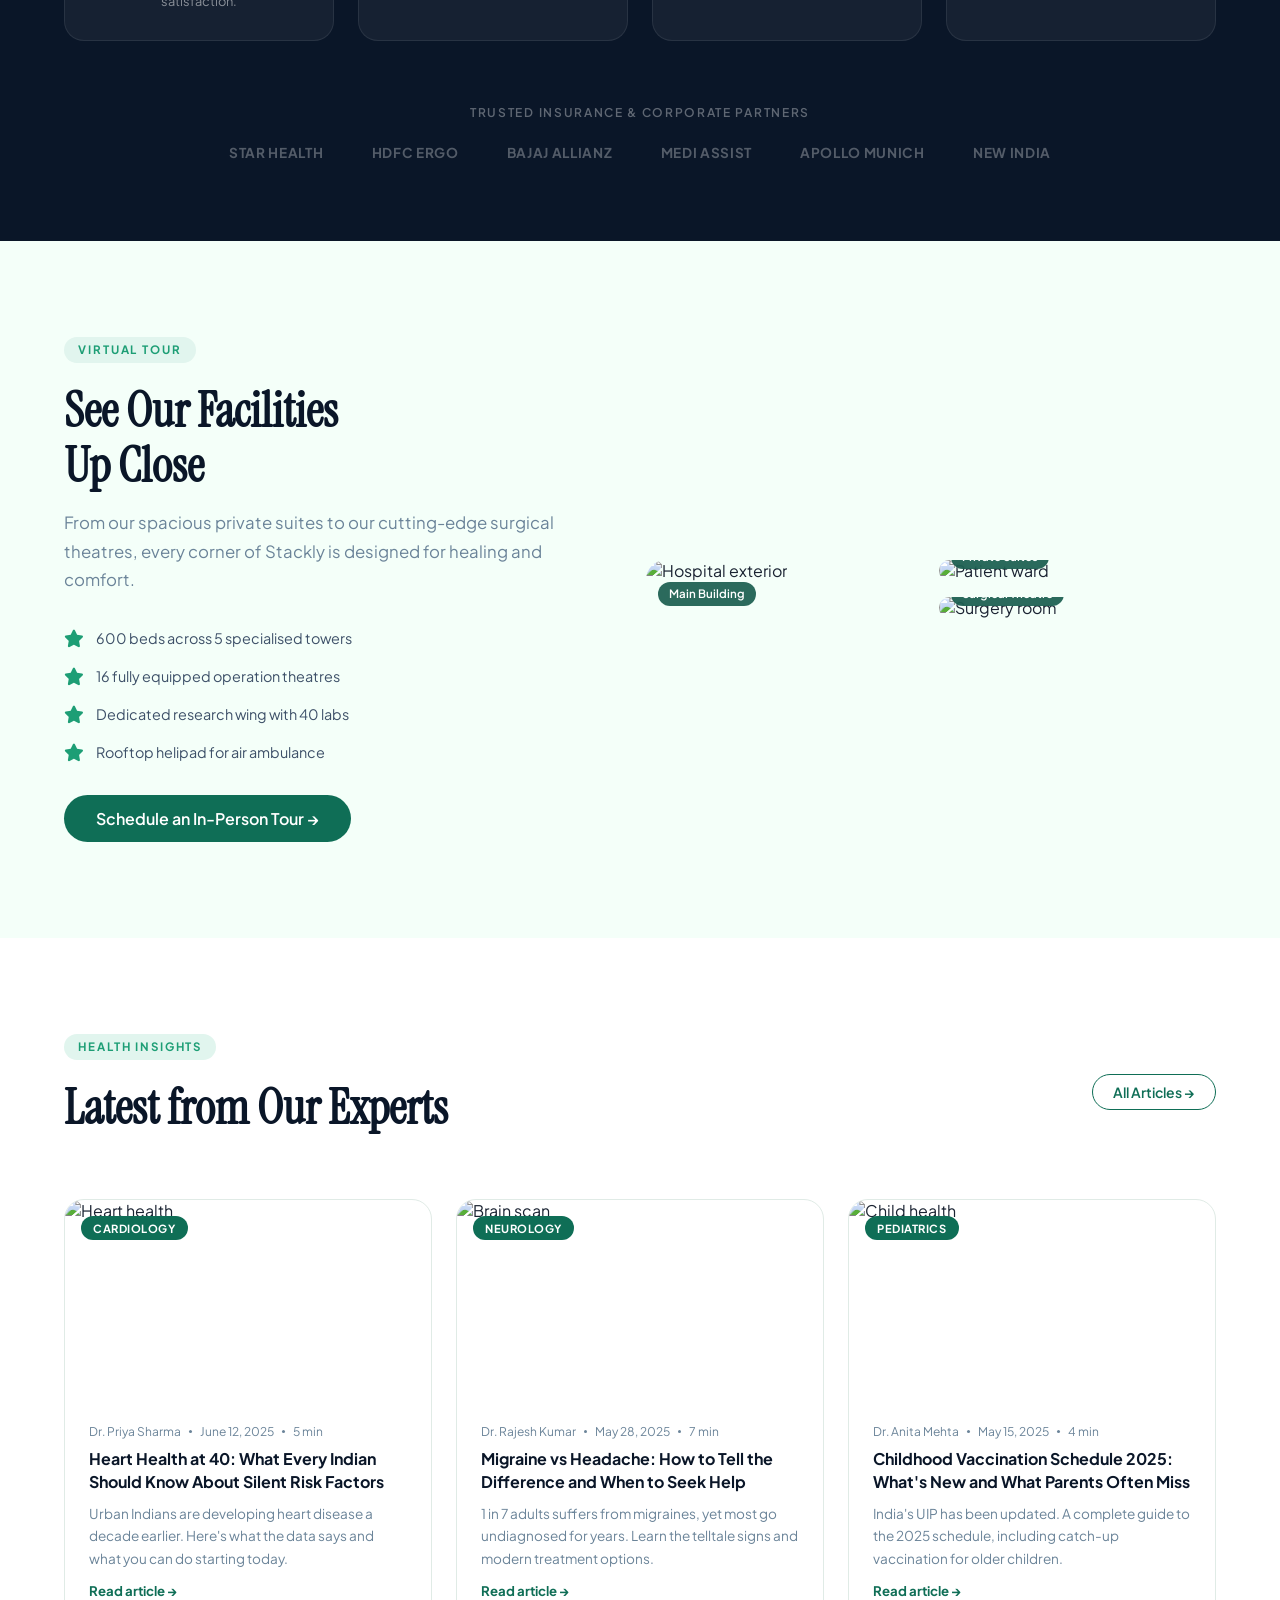
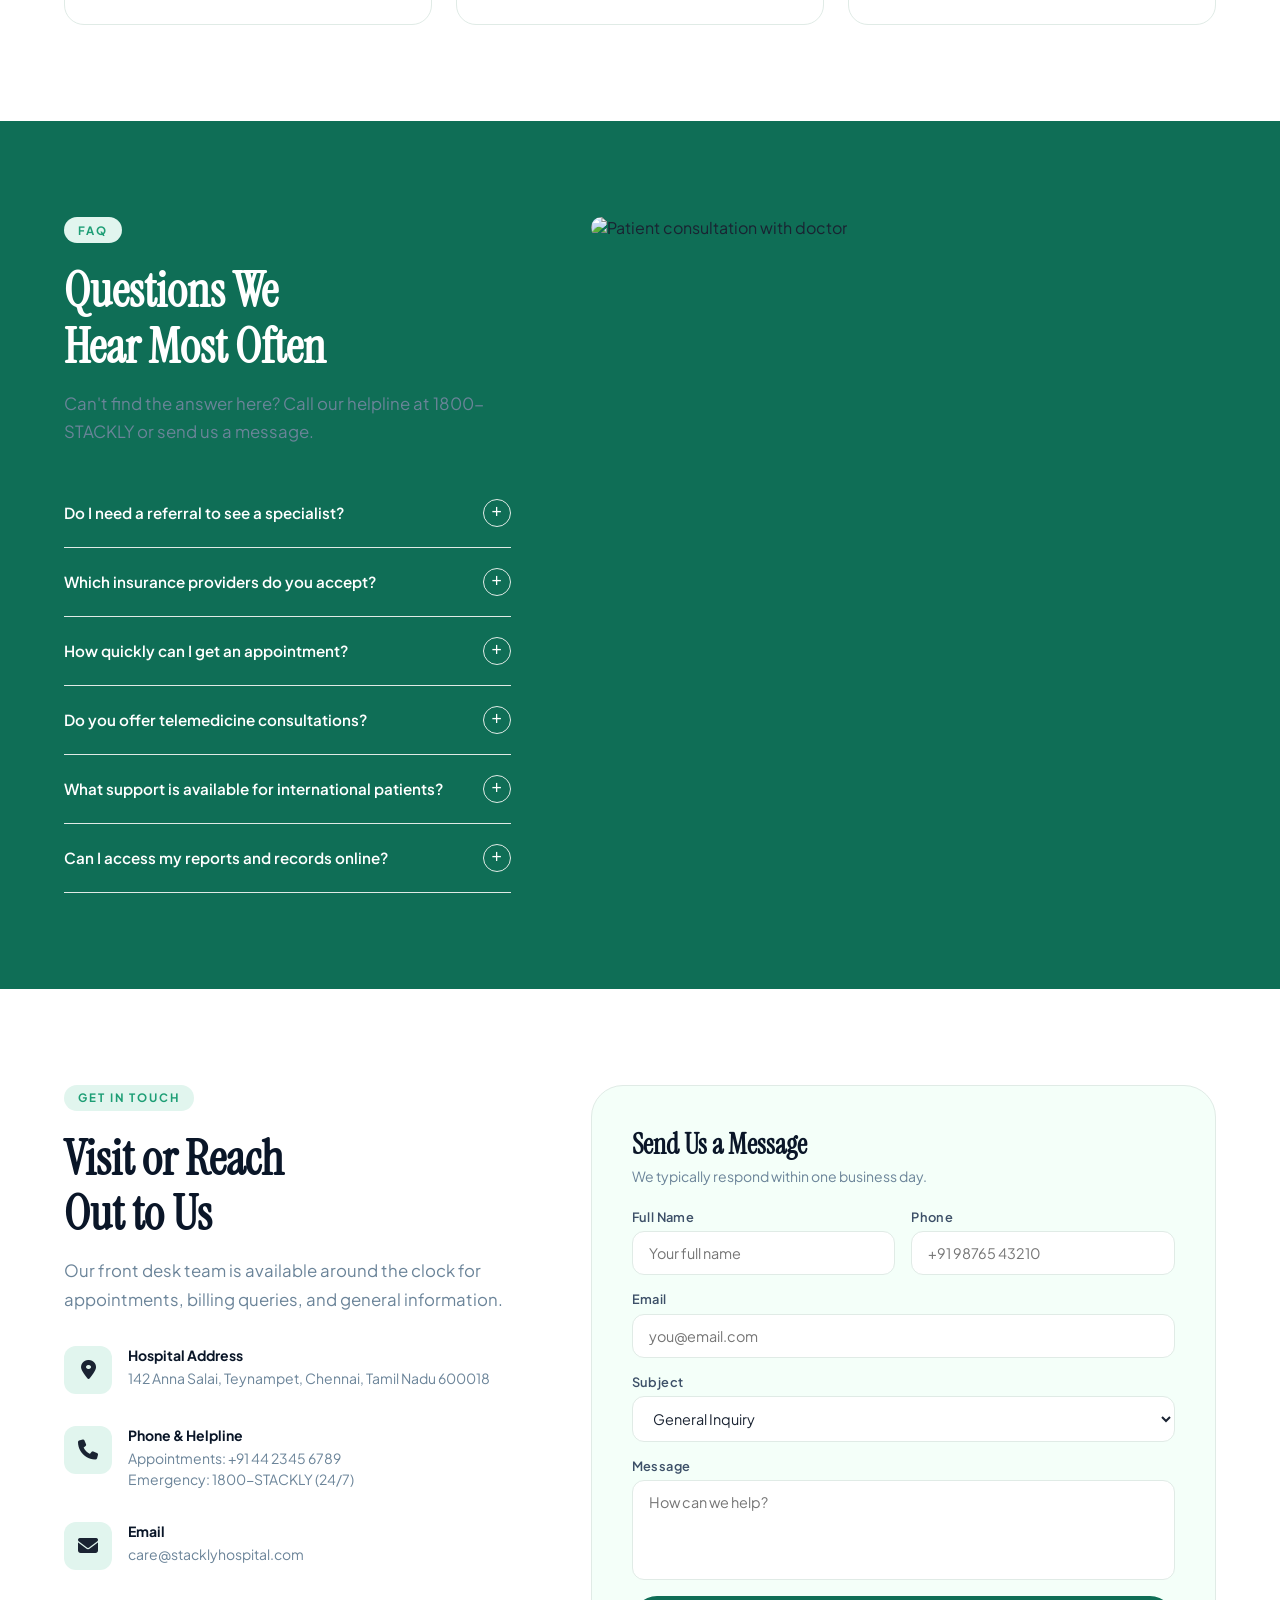
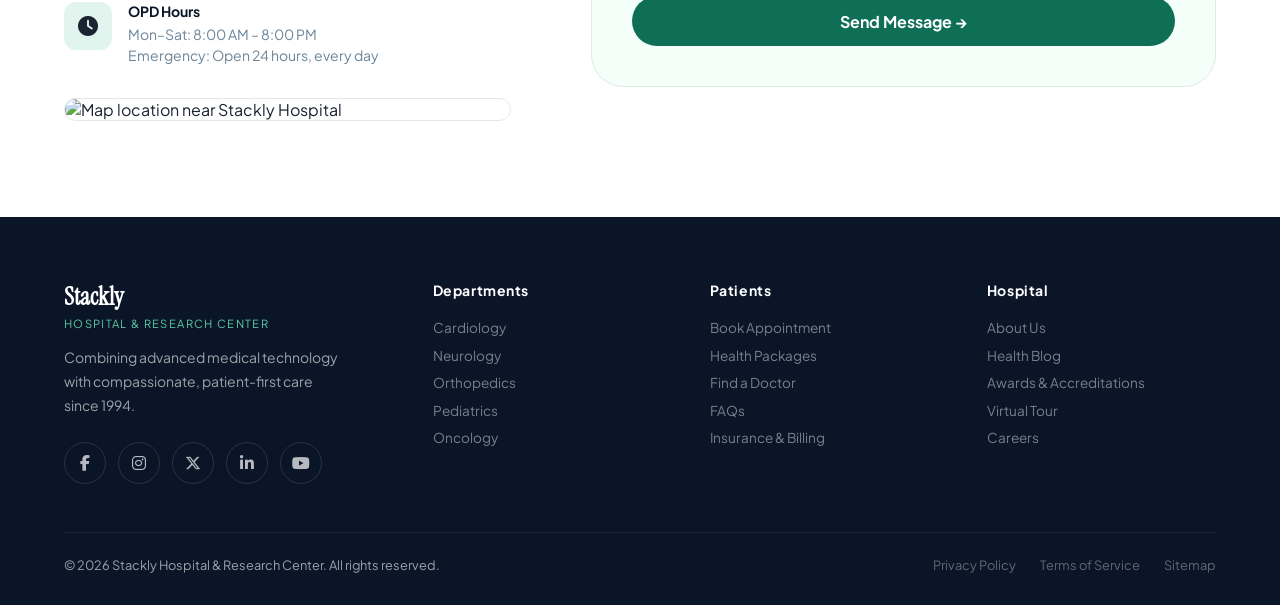
==== commit 9d7c502b: "login and signup are updated" ====
--- a/index.html
+++ b/index.html
@@ -7,15 +7,12 @@
 <link rel="preconnect" href="https://fonts.googleapis.com">
 <link href="https://fonts.googleapis.com/css2?family=Plus+Jakarta+Sans:wght@300;400;500;600;700&family=Instrument+Serif:ital@0;1&display=swap" rel="stylesheet">
 <link rel="stylesheet" href="https://cdnjs.cloudflare.com/ajax/libs/font-awesome/6.7.2/css/all.min.css">
+<link rel="stylesheet" href="https://cdnjs.cloudflare.com/ajax/libs/font-awesome/6.7.2/css/all.min.css">
 <link rel="stylesheet" href="style.css">
 </head>
 <body>
 
 <!-- EMERGENCY BAR -->
-<div class="emergency-bar" id="emergency-bar">
-  <i class="fa-solid fa-truck-medical"></i>
- 24/7 Emergency Helpline: <a href="tel:18007822559" style="color:#fff;text-decoration:underline">1800-STACKLY</a> — Ambulance dispatch in under 8 minutes
-</div>
 
 <!-- NAV -->
 <nav id="main-nav">
@@ -24,16 +21,18 @@
     <p>Hospital &amp; Research Center</p>
   </div>
   <div class="nav-links">
-    <a href="#hero">Home</a>
-    <a href="#about">About</a>
-    <a href="#services">Services</a>
-    <a href="#doctors">Doctors</a>
-    <a href="#packages">Packages</a>
-    <a href="#blog">Blog</a>
-    <a href="#contact">Contact</a>
+    <a href="./index.html" class="active">Home</a>
+    <a href="./about.html">About</a>
+    <a href="./service.html">Services</a>
+    <a href="./doctors.html">Doctors</a>
+    <a href="./package.html">Packages</a>
+    <a href="./blog.html">Blog</a>
+    <a href="./contact.html">Contact</a>
   </div>
   <div class="nav-cta desktop">
-    <a href="#appointment" class="btn btn-outline">Book Appointment</a>
+<a href="./index.html#appointment" class="btn btn-outline">
+  Book Appointment
+</a>
     <a href="./login.html" class="btn btn-solid"> Login</a>
   </div>
   <div class="hamburger" id="hamburger" onclick="toggleMenu()">
@@ -41,16 +40,16 @@
   </div>
 </nav>
 <div class="mobile-menu" id="mobile-menu">
-  <a href="#hero" onclick="closeMenu()">Home</a>
-  <a href="#about" onclick="closeMenu()">About</a>
-  <a href="#services" onclick="closeMenu()">Services</a>
-  <a href="#doctors" onclick="closeMenu()">Doctors</a>
-  <a href="#packages" onclick="closeMenu()">Packages</a>
-  <a href="#blog" onclick="closeMenu()">Blog</a>
-  <a href="#contact" onclick="closeMenu()">Contact</a>
+  <a href="./index.html#appointment" onclick="closeMenu()" class="active">Home</a>
+  <a href="./about.html" onclick="closeMenu()">About</a>
+  <a href="./service.html" onclick="closeMenu()">Services</a>
+  <a href="./doctors.html" onclick="closeMenu()">Doctors</a>
+  <a href="./package.html" onclick="closeMenu()">Packages</a>
+  <a href="./blog.html" onclick="closeMenu()">Blog</a>
+  <a href="./contact.html" onclick="closeMenu()">Contact</a>
   <div class="nav-cta" style="margin-top:1rem;flex-direction:column;gap:.75rem;display:flex">
-    <a href="#appointment" class="btn btn-outline" onclick="closeMenu()" style="width:100%;justify-content:center">Book Appointment</a>
-    <a href="tel:18007825259" class="btn btn-solid" onclick="closeMenu()" style="width:100%;justify-content:center">🚨 Emergency</a>
+    <a href="./index.html#appointment" class="btn btn-outline" onclick="closeMenu()" style="width:100%;justify-content:center">Book Appointment</a>
+    <a href="./login.html" class="btn btn-solid" onclick="closeMenu()" style="width:100%;justify-content:center">Login</a>
   </div>
 </div>
 
@@ -148,40 +147,40 @@
         <span class="section-label">Our Services</span>
         <h2 class="section-title">Comprehensive<br>Medical Specialties</h2>
       </div>
-      <a href="#contact" class="btn btn-outline reveal">All Departments →</a>
+      <a href="./service.html" class="btn btn-outline reveal">All Departments →</a>
     </div>
     <div class="grid-4">
       <div class="service-card reveal delay-1">
         <div class="svc-img"><img src="https://images.unsplash.com/photo-1628348068343-c6a848d2b6dd?w=400&q=75&auto=format&fit=crop" alt="Cardiology"></div>
-        <div class="svc-body"><div class="svc-icon"><i class="fa-solid fa-heart-pulse"></i> </div><div class="svc-title">Cardiology</div><div class="svc-desc">Advanced cardiac care including interventional procedures, heart failure management, and preventive cardiology.</div><a href="#" class="svc-link">Learn more →</a></div>
+        <div class="svc-body"><div class="svc-icon"><i class="fa-solid fa-heart-pulse"></i> </div><div class="svc-title">Cardiology</div><div class="svc-desc">Advanced cardiac care including interventional procedures, heart failure management, and preventive cardiology.</div><a href="./service.html" class="svc-link">Learn more →</a></div>
       </div>
       <div class="service-card reveal delay-2">
         <div class="svc-img"><img src="https://images.unsplash.com/photo-1559757175-7cb036e4b7b0?w=400&q=75&auto=format&fit=crop" alt="Neurology"></div>
-        <div class="svc-body"><div class="svc-icon"><i class="fa-solid fa-brain"></i></div><div class="svc-title">Neurology</div><div class="svc-desc">Diagnosis and treatment of stroke, epilepsy, Parkinson's disease, multiple sclerosis, and complex headaches.</div><a href="#" class="svc-link">Learn more →</a></div>
+        <div class="svc-body"><div class="svc-icon"><i class="fa-solid fa-brain"></i></div><div class="svc-title">Neurology</div><div class="svc-desc">Diagnosis and treatment of stroke, epilepsy, Parkinson's disease, multiple sclerosis, and complex headaches.</div><a href="./service.html" class="svc-link">Learn more →</a></div>
       </div>
       <div class="service-card reveal delay-3">
         <div class="svc-img"><img src="https://images.unsplash.com/photo-1530026405186-ed1f139313f8?w=400&q=75&auto=format&fit=crop" alt="Orthopedics"></div>
-        <div class="svc-body"><div class="svc-icon"><i class="fa-solid fa-bone"></i></div><div class="svc-title">Orthopedics</div><div class="svc-desc">Joint replacement, sports medicine, spine surgery, and minimally invasive orthopedic procedures.</div><a href="#" class="svc-link">Learn more →</a></div>
+        <div class="svc-body"><div class="svc-icon"><i class="fa-solid fa-bone"></i></div><div class="svc-title">Orthopedics</div><div class="svc-desc">Joint replacement, sports medicine, spine surgery, and minimally invasive orthopedic procedures.</div><a href="./service.html" class="svc-link">Learn more →</a></div>
       </div>
       <div class="service-card reveal delay-4">
         <div class="svc-img"><img src="https://images.unsplash.com/photo-1587351021759-3e566b3db2f0?w=400&q=75&auto=format&fit=crop" alt="Pediatrics"></div>
-        <div class="svc-body"><div class="svc-icon"><i class="fa-solid fa-baby"></i> </div><div class="svc-title">Pediatrics</div><div class="svc-desc">Comprehensive child health from newborn screening through adolescence with child-friendly environments.</div><a href="#" class="svc-link">Learn more →</a></div>
+        <div class="svc-body"><div class="svc-icon"><i class="fa-solid fa-baby"></i> </div><div class="svc-title">Pediatrics</div><div class="svc-desc">Comprehensive child health from newborn screening through adolescence with child-friendly environments.</div><a href="./service.html" class="svc-link">Learn more →</a></div>
       </div>
       <div class="service-card reveal delay-1">
         <div class="svc-img"><img src="https://images.unsplash.com/photo-1576671081837-49000212a370?w=400&q=75&auto=format&fit=crop" alt="Oncology"></div>
-        <div class="svc-body"><div class="svc-icon"><i class="fa-solid fa-microscope"></i></div><div class="svc-title">Oncology</div><div class="svc-desc">Multidisciplinary cancer care with access to clinical trials, immunotherapy, and targeted treatment protocols.</div><a href="#" class="svc-link">Learn more →</a></div>
+        <div class="svc-body"><div class="svc-icon"><i class="fa-solid fa-microscope"></i></div><div class="svc-title">Oncology</div><div class="svc-desc">Multidisciplinary cancer care with access to clinical trials, immunotherapy, and targeted treatment protocols.</div><a href="./service.html" class="svc-link">Learn more →</a></div>
       </div>
       <div class="service-card reveal delay-2">
         <div class="svc-img"><img src="https://images.unsplash.com/photo-1551601651-2a8555f1a136?w=400&q=75&auto=format&fit=crop" alt="Ophthalmology"></div>
-        <div class="svc-body"><div class="svc-icon"><i class="fa-solid fa-eye"></i> </div><div class="svc-title">Ophthalmology</div><div class="svc-desc">LASIK, cataract surgery, retinal care, glaucoma treatment, and pediatric eye services.</div><a href="#" class="svc-link">Learn more →</a></div>
+        <div class="svc-body"><div class="svc-icon"><i class="fa-solid fa-eye"></i> </div><div class="svc-title">Ophthalmology</div><div class="svc-desc">LASIK, cataract surgery, retinal care, glaucoma treatment, and pediatric eye services.</div><a href="./service.html" class="svc-link">Learn more →</a></div>
       </div>
       <div class="service-card reveal delay-3">
         <div class="svc-img"><img src="https://images.unsplash.com/photo-1631815588090-d4bfec5b1ccb?w=400&q=75&auto=format&fit=crop" alt="Pulmonology"></div>
-        <div class="svc-body"><div class="svc-icon"><i class="fa-solid fa-lungs"></i> </div><div class="svc-title">Pulmonology</div><div class="svc-desc">Asthma, COPD, lung cancer screening, sleep disorders, and advanced respiratory therapy.</div><a href="#" class="svc-link">Learn more →</a></div>
+        <div class="svc-body"><div class="svc-icon"><i class="fa-solid fa-lungs"></i> </div><div class="svc-title">Pulmonology</div><div class="svc-desc">Asthma, COPD, lung cancer screening, sleep disorders, and advanced respiratory therapy.</div><a href="./service.html" class="svc-link">Learn more →</a></div>
       </div>
       <div class="service-card reveal delay-4">
         <div class="svc-img"><img src="https://images.unsplash.com/photo-1612349317150-e413f6a5b16d?w=400&q=75&auto=format&fit=crop" alt="Dental"></div>
-        <div class="svc-body"><div class="svc-icon"><i class="fa-solid fa-tooth"></i> </div><div class="svc-title">Dental Care</div><div class="svc-desc">Cosmetic dentistry, orthodontics, oral surgery, and preventive care in a modern dental suite.</div><a href="#" class="svc-link">Learn more →</a></div>
+        <div class="svc-body"><div class="svc-icon"><i class="fa-solid fa-tooth"></i> </div><div class="svc-title">Dental Care</div><div class="svc-desc">Cosmetic dentistry, orthodontics, oral surgery, and preventive care in a modern dental suite.</div><a href="./service.html" class="svc-link">Learn more →</a></div>
       </div>
     </div>
   </div>
@@ -198,23 +197,23 @@
     <div class="grid-4">
       <div class="doctor-card reveal delay-1">
         <div class="doc-img"><img src="https://images.unsplash.com/photo-1559839734-2b71ea197ec2?w=400&q=80&auto=format&fit=crop&face" alt="Dr. Priya Sharma"></div>
-        <div class="doc-body"><div class="doc-name">Dr. Priya Sharma</div><div class="doc-spec">Cardiologist</div><div class="doc-exp">18 years experience</div><div class="doc-rating"><span class="stars">★★★★★</span> 4.9</div><div class="doc-socials"><a href="#">in</a><a href="#">tw</a><a href="#">@</a></div></div>
+        <div class="doc-body"><div class="doc-name">Dr. Priya Sharma</div><div class="doc-spec">Cardiologist</div><div class="doc-exp">18 years experience</div><div class="doc-rating"><span class="stars">★★★★★</span> 4.9</div></div>
       </div>
       <div class="doctor-card reveal delay-2">
         <div class="doc-img"><img src="https://images.unsplash.com/photo-1612349317150-e413f6a5b16d?w=400&q=80&auto=format&fit=crop&face" alt="Dr. Rajesh Kumar"></div>
-        <div class="doc-body"><div class="doc-name">Dr. Rajesh Kumar</div><div class="doc-spec">Neurologist</div><div class="doc-exp">22 years experience</div><div class="doc-rating"><span class="stars">★★★★★</span> 4.8</div><div class="doc-socials"><a href="#">in</a><a href="#">tw</a><a href="#">@</a></div></div>
+        <div class="doc-body"><div class="doc-name">Dr. Rajesh Kumar</div><div class="doc-spec">Neurologist</div><div class="doc-exp">22 years experience</div><div class="doc-rating"><span class="stars">★★★★★</span> 4.8</div></div>
       </div>
       <div class="doctor-card reveal delay-3">
         <div class="doc-img"><img src="https://images.unsplash.com/photo-1527613426441-4da17471b66d?w=400&q=80&auto=format&fit=crop&face" alt="Dr. Anita Mehta"></div>
-        <div class="doc-body"><div class="doc-name">Dr. Anita Mehta</div><div class="doc-spec">Pediatrician</div><div class="doc-exp">14 years experience</div><div class="doc-rating"><span class="stars">★★★★★</span> 4.9</div><div class="doc-socials"><a href="#">in</a><a href="#">tw</a><a href="#">@</a></div></div>
+        <div class="doc-body"><div class="doc-name">Dr. Anita Mehta</div><div class="doc-spec">Pediatrician</div><div class="doc-exp">14 years experience</div><div class="doc-rating"><span class="stars">★★★★★</span> 4.9</div></div>
       </div>
       <div class="doctor-card reveal delay-4">
         <div class="doc-img"><img src="https://images.unsplash.com/photo-1622253692010-333f2da6031d?w=400&q=80&auto=format&fit=crop&face" alt="Dr. Suresh Varma"></div>
-        <div class="doc-body"><div class="doc-name">Dr. Suresh Varma</div><div class="doc-spec">Orthopedic Surgeon</div><div class="doc-exp">20 years experience</div><div class="doc-rating"><span class="stars">★★★★★</span> 4.7</div><div class="doc-socials"><a href="#">in</a><a href="#">tw</a><a href="#">@</a></div></div>
+        <div class="doc-body"><div class="doc-name">Dr. Suresh Varma</div><div class="doc-spec">Orthopedic Surgeon</div><div class="doc-exp">20 years experience</div><div class="doc-rating"><span class="stars">★★★★★</span> 4.7</div></div>
       </div>
     </div>
     <div style="text-align:center;margin-top:2.5rem" class="reveal">
-      <a href="#contact" class="btn btn-outline btn-lg">View All Specialists →</a>
+      <a href="./doctors.html" class="btn btn-outline btn-lg">View All Specialists →</a>
     </div>
   </div>
 </section>
@@ -252,7 +251,8 @@
         <div class="form-group"><label>Preferred Date</label><input type="date"></div>
       </div>
       <div class="form-group"><label>Symptoms / Notes</label><textarea placeholder="Describe your symptoms or reason for visit..."></textarea></div>
-      <button class="form-submit" type="button" onclick="handleAppointmentSubmit(this)">Confirm Appointment →</button>
+      
+        <button class="form-submit" type="button" onclick="handleAppointmentSubmit(this)">Confirm Appointment →</button>
     </div>
   </div>
 </section>
@@ -345,7 +345,7 @@
             <li>Chest X-Ray &amp; ECG</li>
             <li>Physician Consultation</li>
           </ul>
-          <a href="#appointment" class="pkg-btn pkg-btn-outline">Book This Package</a>
+          <a href="./package.html" class="pkg-btn pkg-btn-outline">Book This Package</a>
         </div>
       </div>
       <div class="pkg-card featured reveal delay-2">
@@ -363,7 +363,7 @@
             <li>Bone Density Scan (DEXA)</li>
             <li>Nutritionist Consultation</li>
           </ul>
-          <a href="#appointment" class="pkg-btn pkg-btn-solid">Book This Package</a>
+          <a href="./package.html" class="pkg-btn pkg-btn-solid">Book This Package</a>
         </div>
       </div>
       <div class="pkg-card reveal delay-3">
@@ -381,7 +381,7 @@
             <li>Ophthalmology &amp; Dental Screen</li>
             <li>Personal Health Report &amp; Coach</li>
           </ul>
-          <a href="#appointment" class="pkg-btn pkg-btn-outline">Book This Package</a>
+          <a href="./package.html" class="pkg-btn pkg-btn-outline">Book This Package</a>
         </div>
       </div>
     </div>
@@ -468,7 +468,7 @@
         <div style="display:flex;align-items:center;gap:.75rem;font-size:.9rem;color:var(--text-mid)"><span style="color:var(--teal-mid);font-size:1.1rem"><i class="fa-solid fa-star"></i></span> Dedicated research wing with 40 labs</div>
         <div style="display:flex;align-items:center;gap:.75rem;font-size:.9rem;color:var(--text-mid)"><span style="color:var(--teal-mid);font-size:1.1rem"><i class="fa-solid fa-star"></i></span> Rooftop helipad for air ambulance</div>
       </div>
-      <div style="margin-top:2rem"><a href="#contact" class="btn btn-solid btn-lg">Schedule an In-Person Tour →</a></div>
+      <div style="margin-top:2rem"><a href="./contact.html" class="btn btn-solid btn-lg">Schedule an In-Person Tour →</a></div>
     </div>
     <div class="tour-imgs reveal-right">
       <div class="tour-img-item tall">
@@ -495,7 +495,7 @@
         <span class="section-label">Health Insights</span>
         <h2 class="section-title">Latest from Our Experts</h2>
       </div>
-      <a href="#" class="btn btn-outline reveal">All Articles →</a>
+      <a href="./blog.html" class="btn btn-outline reveal">All Articles →</a>
     </div>
     <div class="grid-3">
       <div class="blog-card reveal delay-1">
@@ -504,7 +504,7 @@
           <div class="blog-meta">Dr. Priya Sharma <span class="blog-meta-dot"></span> June 12, 2025 <span class="blog-meta-dot"></span> 5 min</div>
           <div class="blog-title">Heart Health at 40: What Every Indian Should Know About Silent Risk Factors</div>
           <div class="blog-excerpt">Urban Indians are developing heart disease a decade earlier. Here's what the data says and what you can do starting today.</div>
-          <a href="#" class="blog-link">Read article →</a>
+          <a href="./blog.html" class="blog-link">Read article →</a>
         </div>
       </div>
       <div class="blog-card reveal delay-2">
@@ -513,7 +513,7 @@
           <div class="blog-meta">Dr. Rajesh Kumar <span class="blog-meta-dot"></span> May 28, 2025 <span class="blog-meta-dot"></span> 7 min</div>
           <div class="blog-title">Migraine vs Headache: How to Tell the Difference and When to Seek Help</div>
           <div class="blog-excerpt">1 in 7 adults suffers from migraines, yet most go undiagnosed for years. Learn the telltale signs and modern treatment options.</div>
-          <a href="#" class="blog-link">Read article →</a>
+          <a href="./blog.html" class="blog-link">Read article →</a>
         </div>
       </div>
       <div class="blog-card reveal delay-3">
@@ -522,7 +522,7 @@
           <div class="blog-meta">Dr. Anita Mehta <span class="blog-meta-dot"></span> May 15, 2025 <span class="blog-meta-dot"></span> 4 min</div>
           <div class="blog-title">Childhood Vaccination Schedule 2025: What's New and What Parents Often Miss</div>
           <div class="blog-excerpt">India's UIP has been updated. A complete guide to the 2025 schedule, including catch-up vaccination for older children.</div>
-          <a href="#" class="blog-link">Read article →</a>
+          <a href="./blog.html" class="blog-link">Read article →</a>
         </div>
       </div>
     </div>
@@ -622,44 +622,59 @@
       <h2>Stackly</h2>
       <p class="tagline">Hospital &amp; Research Center</p>
       <p class="desc">Combining advanced medical technology with compassionate, patient-first care since 1994.</p>
-      <div class="footer-social">
-        <a href="#" aria-label="Facebook">f</a>
-        <a href="#" aria-label="Twitter">tw</a>
-        <a href="#" aria-label="Instagram">ig</a>
-        <a href="#" aria-label="LinkedIn">in</a>
-      </div>
+    <div class="footer-social">
+  <a href="./404.html" aria-label="Facebook">
+    <i class="fa-brands fa-facebook-f"></i>
+  </a>
+
+  <a href="./404.html" aria-label="Instagram">
+    <i class="fa-brands fa-instagram"></i>
+  </a>
+
+  <a href="./404.html" aria-label="X">
+    <i class="fa-brands fa-x-twitter"></i>
+  </a>
+
+  <a href="./404.html" aria-label="LinkedIn">
+    <i class="fa-brands fa-linkedin-in"></i>
+  </a>
+
+  <a href="./404.html" aria-label="YouTube">
+    <i class="fa-brands fa-youtube"></i>
+  </a>
+</div>
     </div>
     <div class="footer-col">
       <h4>Departments</h4>
-      <a href="#services">Cardiology</a>
-      <a href="#services">Neurology</a>
-      <a href="#services">Orthopedics</a>
-      <a href="#services">Pediatrics</a>
-      <a href="#services">Oncology</a>
+      <a href="./service.html">Cardiology</a>
+      <a href="./service.html">Neurology</a>
+      <a href="./service.html">Orthopedics</a>
+      <a href="./service.html">Pediatrics</a>
+      <a href="./service.html">Oncology</a>
     </div>
     <div class="footer-col">
       <h4>Patients</h4>
-      <a href="#appointment">Book Appointment</a>
-      <a href="#packages">Health Packages</a>
-      <a href="#doctors">Find a Doctor</a>
-      <a href="#faq">FAQs</a>
-      <a href="#contact">Insurance &amp; Billing</a>
+      <a href="./index.html#appointment">Book Appointment</a>
+      <a href="./package.html">Health Packages</a>
+      <a href="./doctors.html">Find a Doctor</a>
+      <a href="./404.html">FAQs</a>
+      <a href="./404.html">Insurance &amp; Billing</a>
     </div>
     <div class="footer-col">
       <h4>Hospital</h4>
-      <a href="#about">About Us</a>
-      <a href="#blog">Health Blog</a>
-      <a href="#awards">Awards &amp; Accreditations</a>
-      <a href="#tour">Virtual Tour</a>
-      <a href="#contact">Careers</a>
+      <a href="./about.html">About Us</a>
+      <a href="./blog.html">Health Blog</a>
+      <a href="./404.html">Awards &amp; Accreditations</a>
+      <a href="./404.html">Virtual Tour</a>
+      <a href="./404.html">Careers</a>
     </div>
   </div>
   <div class="footer-bottom">
     <span>© 2026 Stackly Hospital &amp; Research Center. All rights reserved.</span>
     <div style="display:flex;gap:1.5rem">
-      <a href="#">Privacy Policy</a>
-      <a href="#">Terms of Service</a>
-      <a href="#">Sitemap</a>
+      <a href="./404.html">Privacy Policy</a>
+      <a href="./404.html">Terms of Service</a>
+      <a href="./404.html">Sitemap</a>
     </div>
   </div>
 </footer>
--- a/style.css
+++ b/style.css
@@ -2,7 +2,7 @@
 :root{
   --teal:#0F6E56;--teal-light:#E1F5EE;--teal-mid:#1D9E75;--teal-dark:#085041;
   --navy:#0a1628;--navy-soft:#0d1f3c;
-  --cream:#f8faf9;--white:#fff;
+  --cream:#f4fff9;--white:#fff;
   --text:#1a2332;--text-mid:#3d5068;--text-soft:#6b8499;
   --border:#e0ebe6;
   --sans:'Plus Jakarta Sans',sans-serif;--serif:'Instrument Serif',serif;
@@ -21,6 +21,13 @@
 .nav-links a{text-decoration:none;font-size:.875rem;font-weight:500;color:var(--text-mid);position:relative;transition:color var(--transition)}
 .nav-links a::after{content:'';position:absolute;left:0;bottom:-3px;width:0;height:1.5px;background:var(--teal-mid);transition:width var(--transition)}
 .nav-links a:hover{color:var(--teal)}
+.nav-links .active {
+    color: var(--teal);
+    text-decoration: underline;
+    text-decoration-color: var(--teal);
+    text-decoration-thickness: 2px;
+    text-underline-offset: 4px;
+}
 .nav-links a:hover::after{width:100%}
 .nav-cta{display:flex;gap:.75rem;align-items:center}
 .btn{display:inline-flex;align-items:center;gap:.4rem;border-radius:50px;font-family:var(--sans);font-size:.875rem;font-weight:600;cursor:pointer;transition:all var(--transition);text-decoration:none;border:none}
@@ -284,15 +291,17 @@
 .blog-link:hover{gap:.65rem}
 
 /* 14. FAQ */
-#faq{background:var(--cream)}
+
+#faq{background:var(--teal); }
+#faq .section-title{color: white;}
 .faq-inner{display:grid;grid-template-columns:1fr 1.4fr;gap:5rem;align-items:start;max-width:1280px;margin:0 auto}
 .faq-list{margin-top:2rem}
 .faq-item{border-bottom:1px solid var(--border);padding:1.25rem 0}
 .faq-q{display:flex;justify-content:space-between;align-items:center;cursor:pointer;gap:1rem}
-.faq-q span{font-size:.95rem;font-weight:600;color:var(--navy);line-height:1.4}
-.faq-toggle{width:28px;height:28px;border-radius:50%;border:1.5px solid var(--border);background:transparent;display:flex;align-items:center;justify-content:center;font-size:1.1rem;color:var(--teal);cursor:pointer;flex-shrink:0;transition:all var(--transition)}
+.faq-q span{font-size:.95rem;font-weight:600;color:white;line-height:1.4}
+.faq-toggle{width:28px;height:28px;border-radius:50%;border:1.5px solid var(--border);background:transparent;display:flex;align-items:center;justify-content:center;font-size:1.1rem;color:white;cursor:pointer;flex-shrink:0;transition:all var(--transition)}
 .faq-item.open .faq-toggle{background:var(--teal);color:#fff;border-color:var(--teal);transform:rotate(45deg)}
-.faq-a{font-size:.875rem;color:var(--text-soft);line-height:1.7;max-height:0;overflow:hidden;transition:max-height .4s ease,margin .3s ease}
+.faq-a{font-size:.875rem;color:white;line-height:1.7;max-height:0;overflow:hidden;transition:max-height .4s ease,margin .3s ease}
 .faq-item.open .faq-a{max-height:200px;margin-top:.75rem}
 .faq-img{border-radius:var(--r-xl);overflow:hidden;position:sticky;top:100px}
 .faq-img img{width:100%;height:480px;object-fit:cover}
@@ -324,9 +333,35 @@
 .footer-brand h2{font-family:var(--serif);color:#fff;font-size:1.5rem;margin-bottom:.25rem}
 .footer-brand .tagline{font-size:.7rem;letter-spacing:.12em;text-transform:uppercase;color:#5DCAA5;margin-bottom:1rem}
 .footer-brand .desc{font-size:.875rem;line-height:1.7;max-width:28ch;margin-bottom:1.5rem}
-.footer-social{display:flex;gap:.5rem}
-.footer-social a{width:34px;height:34px;border-radius:50%;border:1px solid rgba(255,255,255,.12);display:flex;align-items:center;justify-content:center;font-size:.8rem;color:rgba(255,255,255,.5);text-decoration:none;transition:all var(--transition)}
-.footer-social a:hover{background:var(--teal-mid);border-color:var(--teal-mid);color:#fff}
+.footer-social {
+  display: flex;
+  gap: .75rem;
+}
+
+.footer-social a {
+  width: 42px;
+  height: 42px;
+  border-radius: 50%;
+  border: 1px solid rgba(255,255,255,.12);
+  display: flex;
+  align-items: center;
+  justify-content: center;
+  color: rgba(255,255,255,.7);
+  text-decoration: none;
+  transition: all var(--transition);
+}
+
+.footer-social a i {
+  font-size: 1rem;
+}
+
+.footer-social a:hover {
+  background: var(--teal-mid);
+  border-color: var(--teal-mid);
+  color: #fff;
+  transform: translateY(-3px);
+  box-shadow: 0 8px 20px rgba(29, 158, 117, .25);
+}
 .footer-col h4{color:#fff;font-size:.875rem;font-weight:700;margin-bottom:1.25rem;letter-spacing:.04em}
 .footer-col a{display:block;font-size:.85rem;color:rgba(255,255,255,.45);text-decoration:none;margin-bottom:.65rem;transition:color var(--transition)}
 .footer-col a:hover{color:#fff}
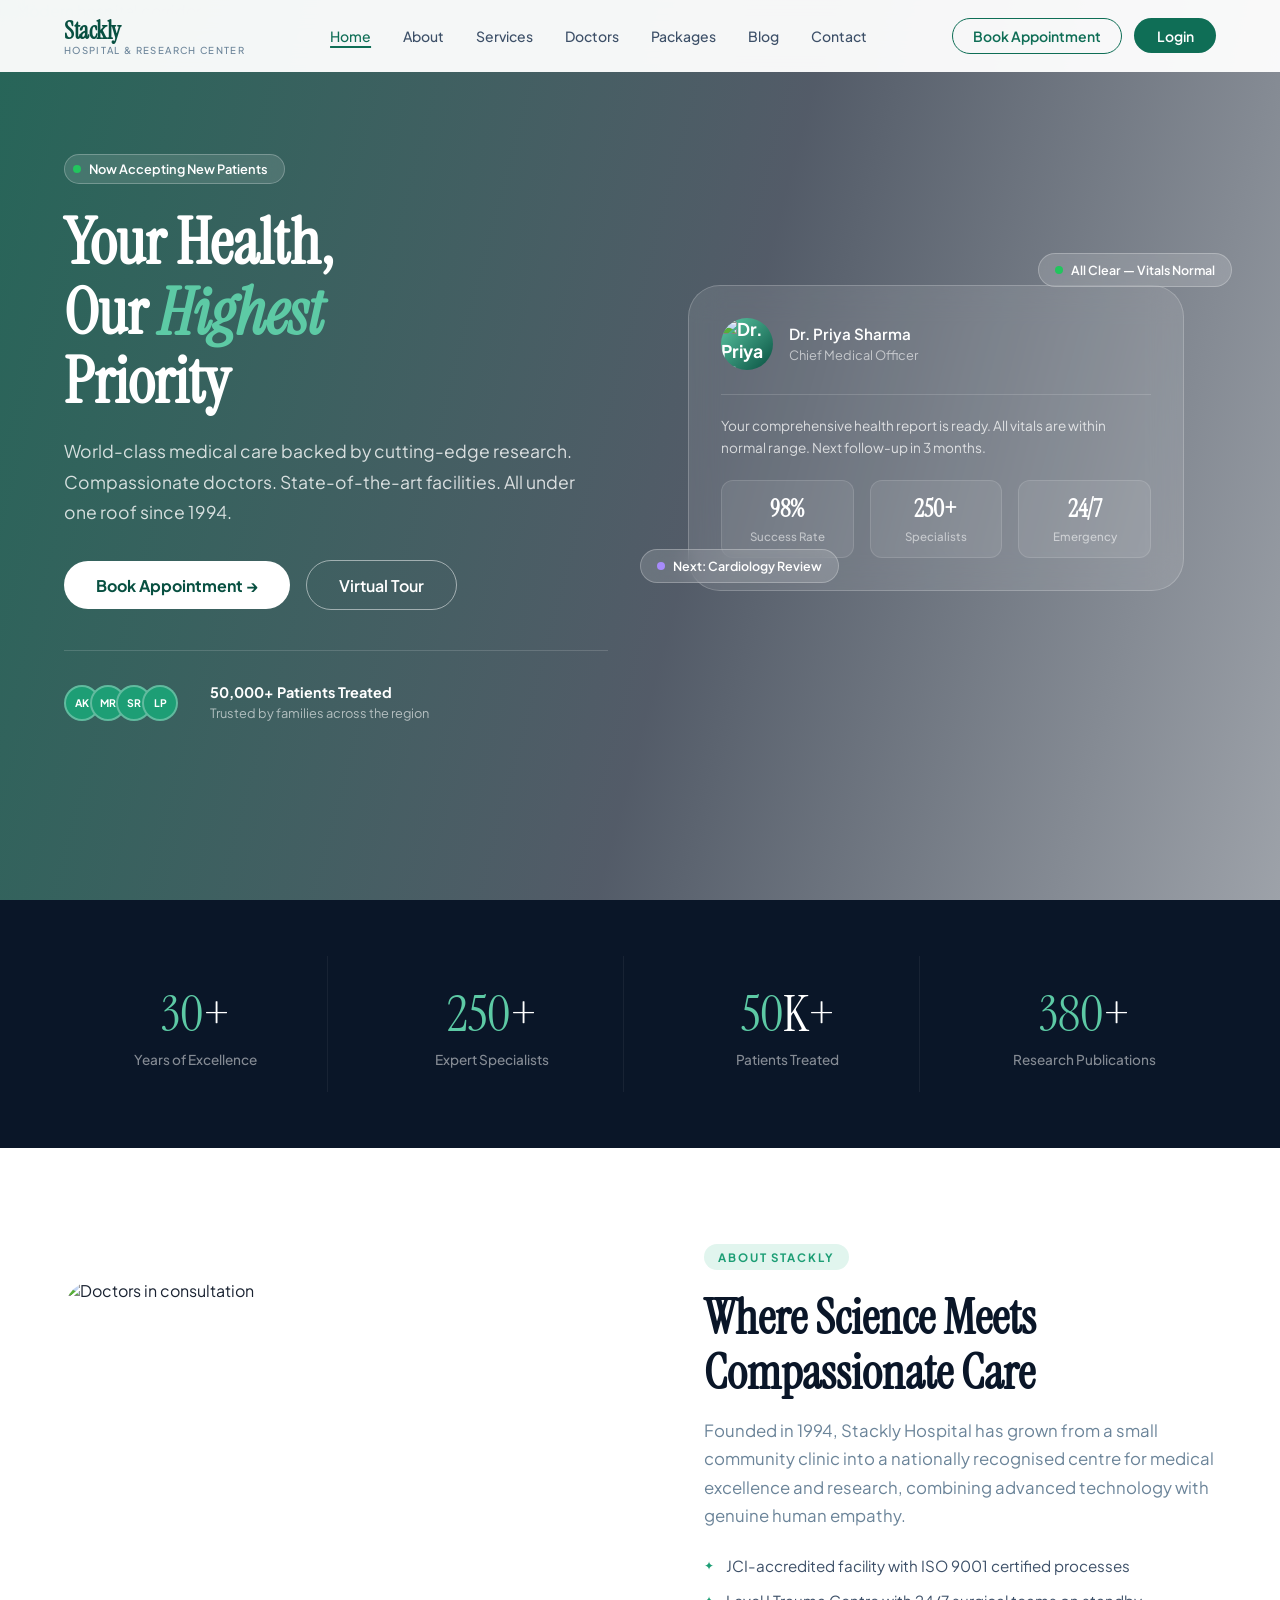
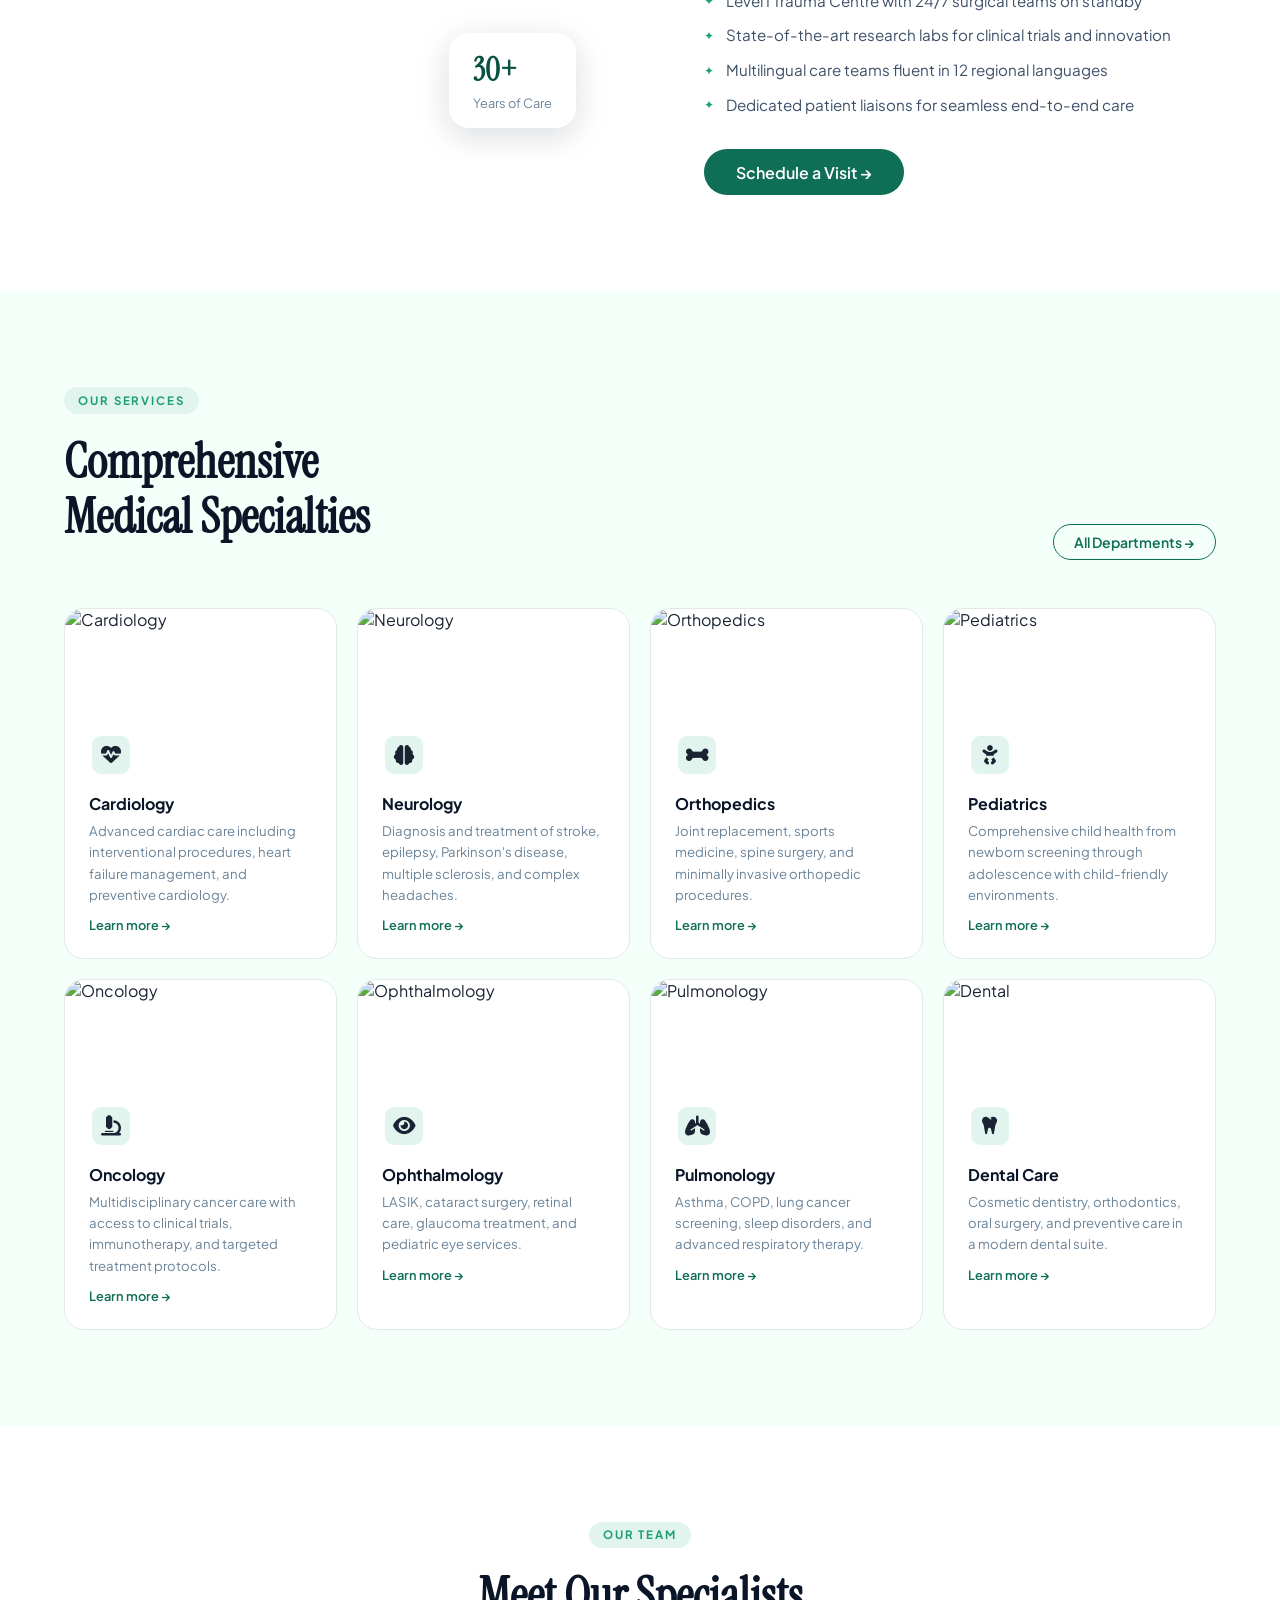
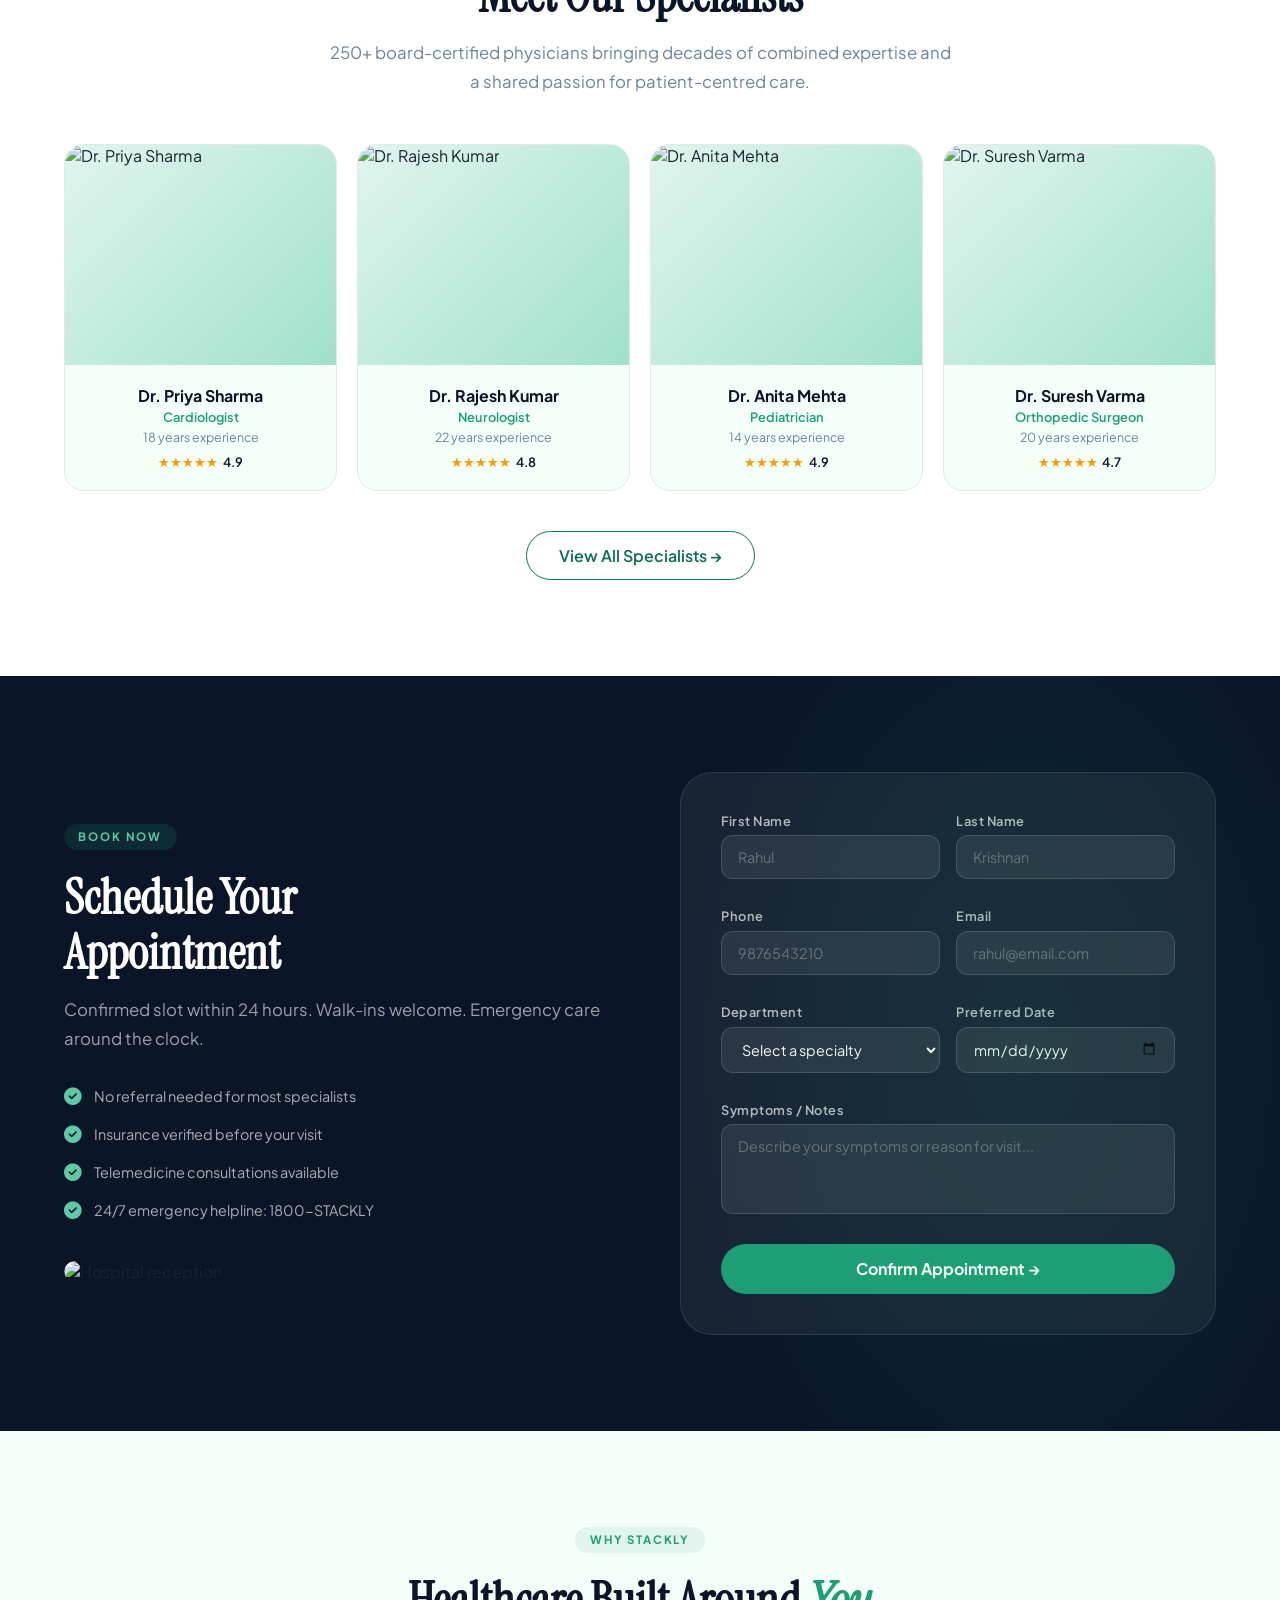
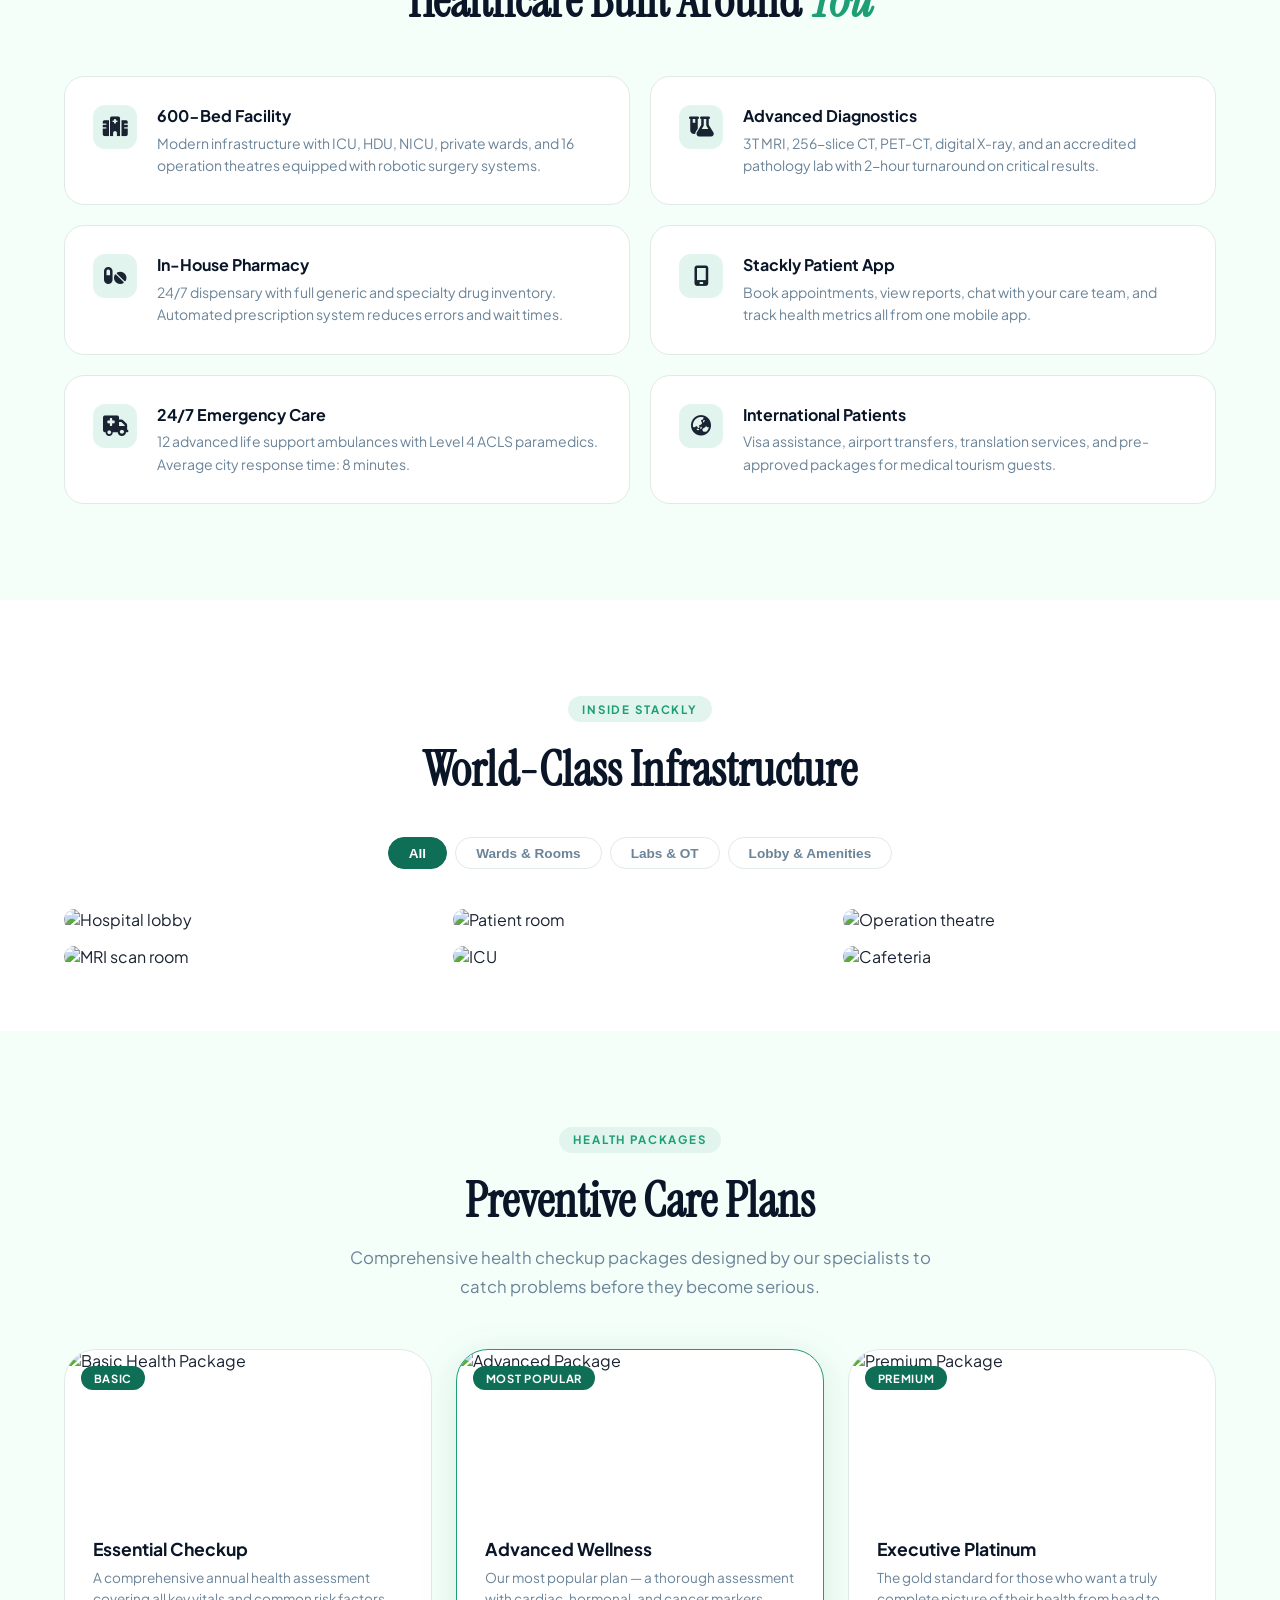
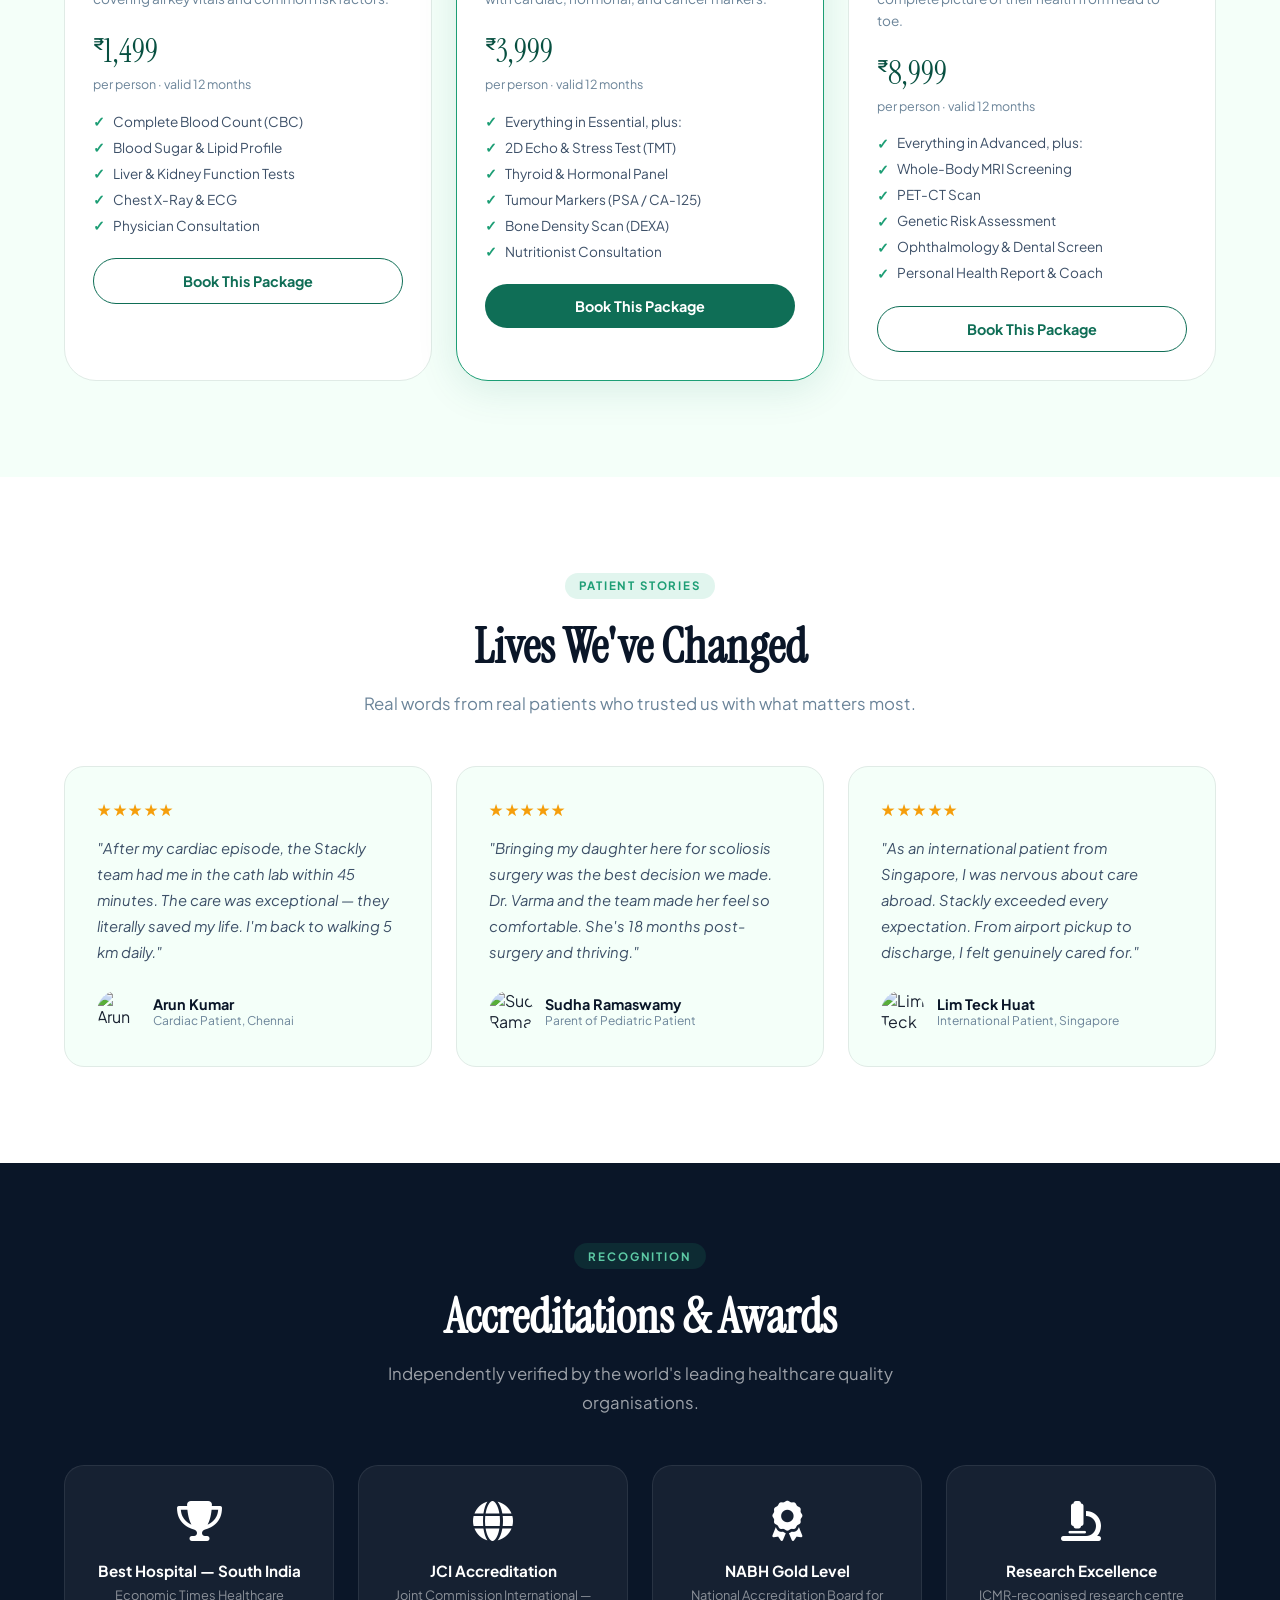
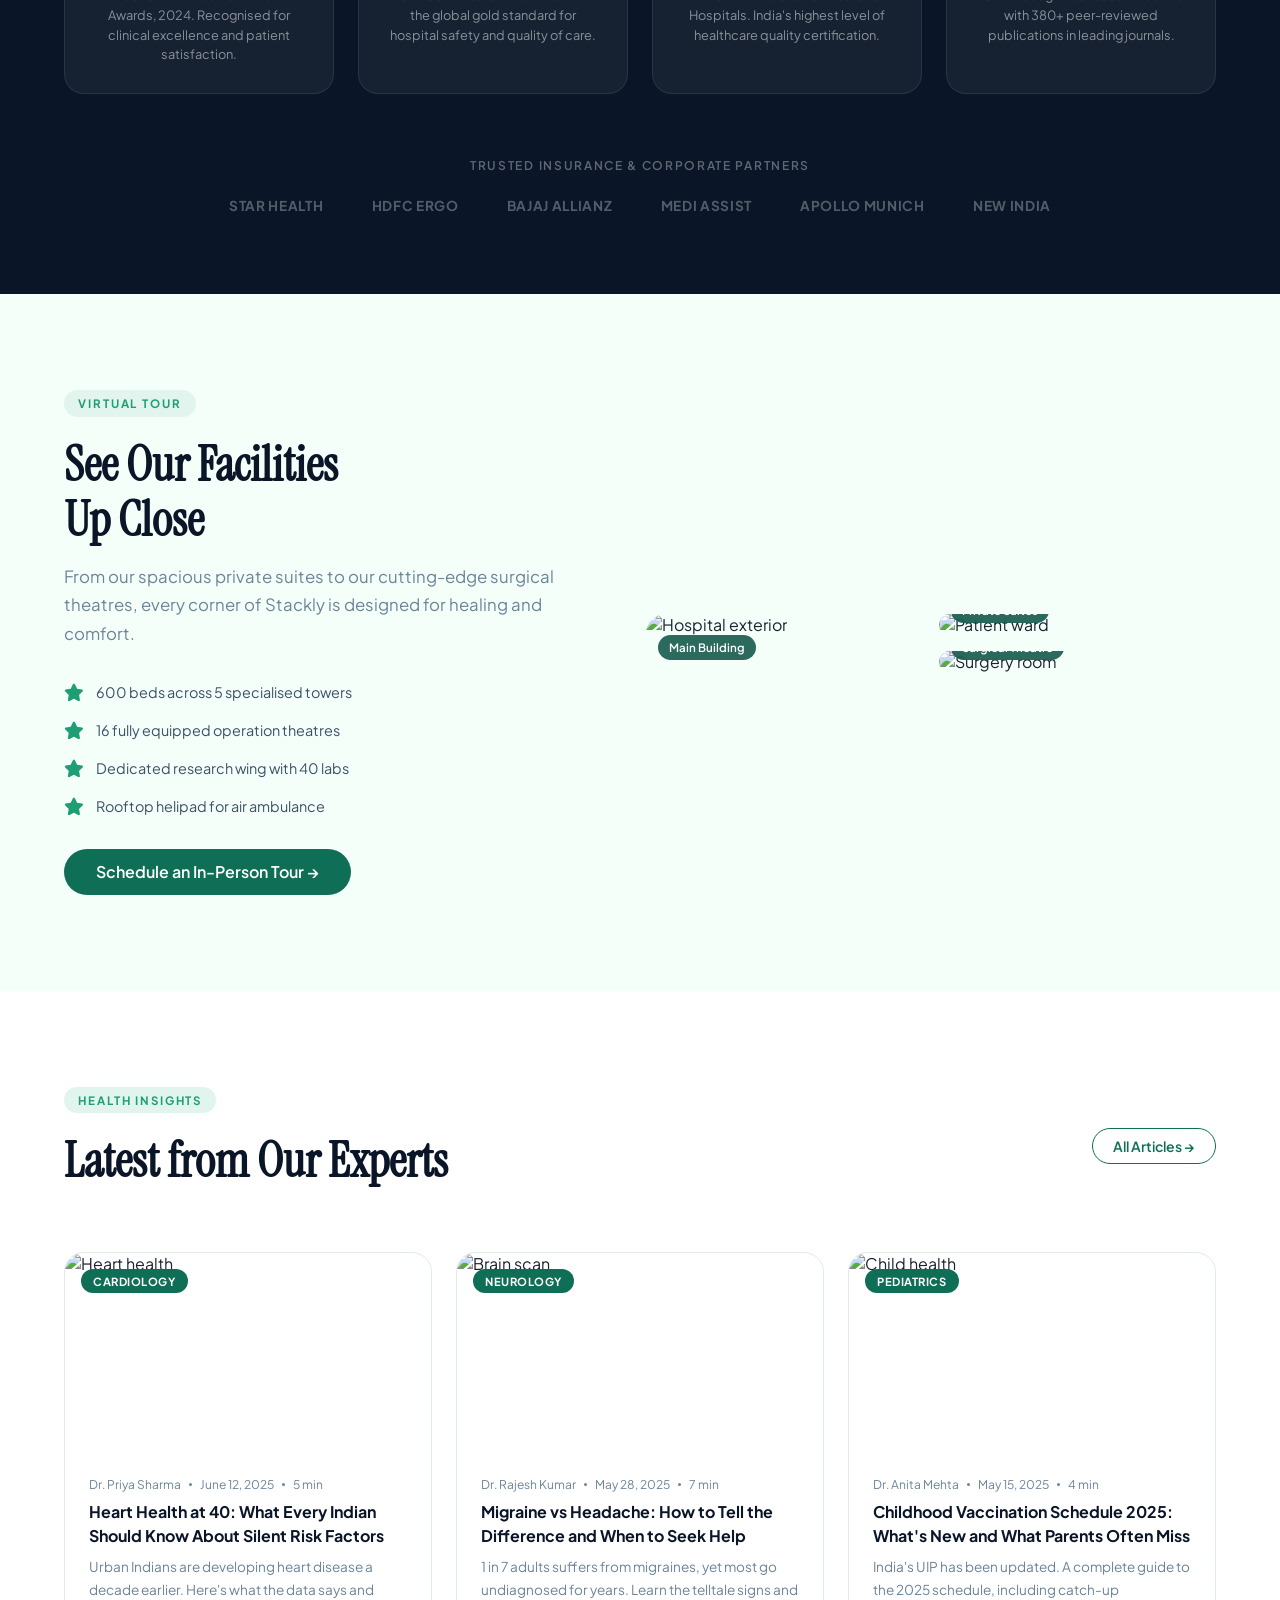
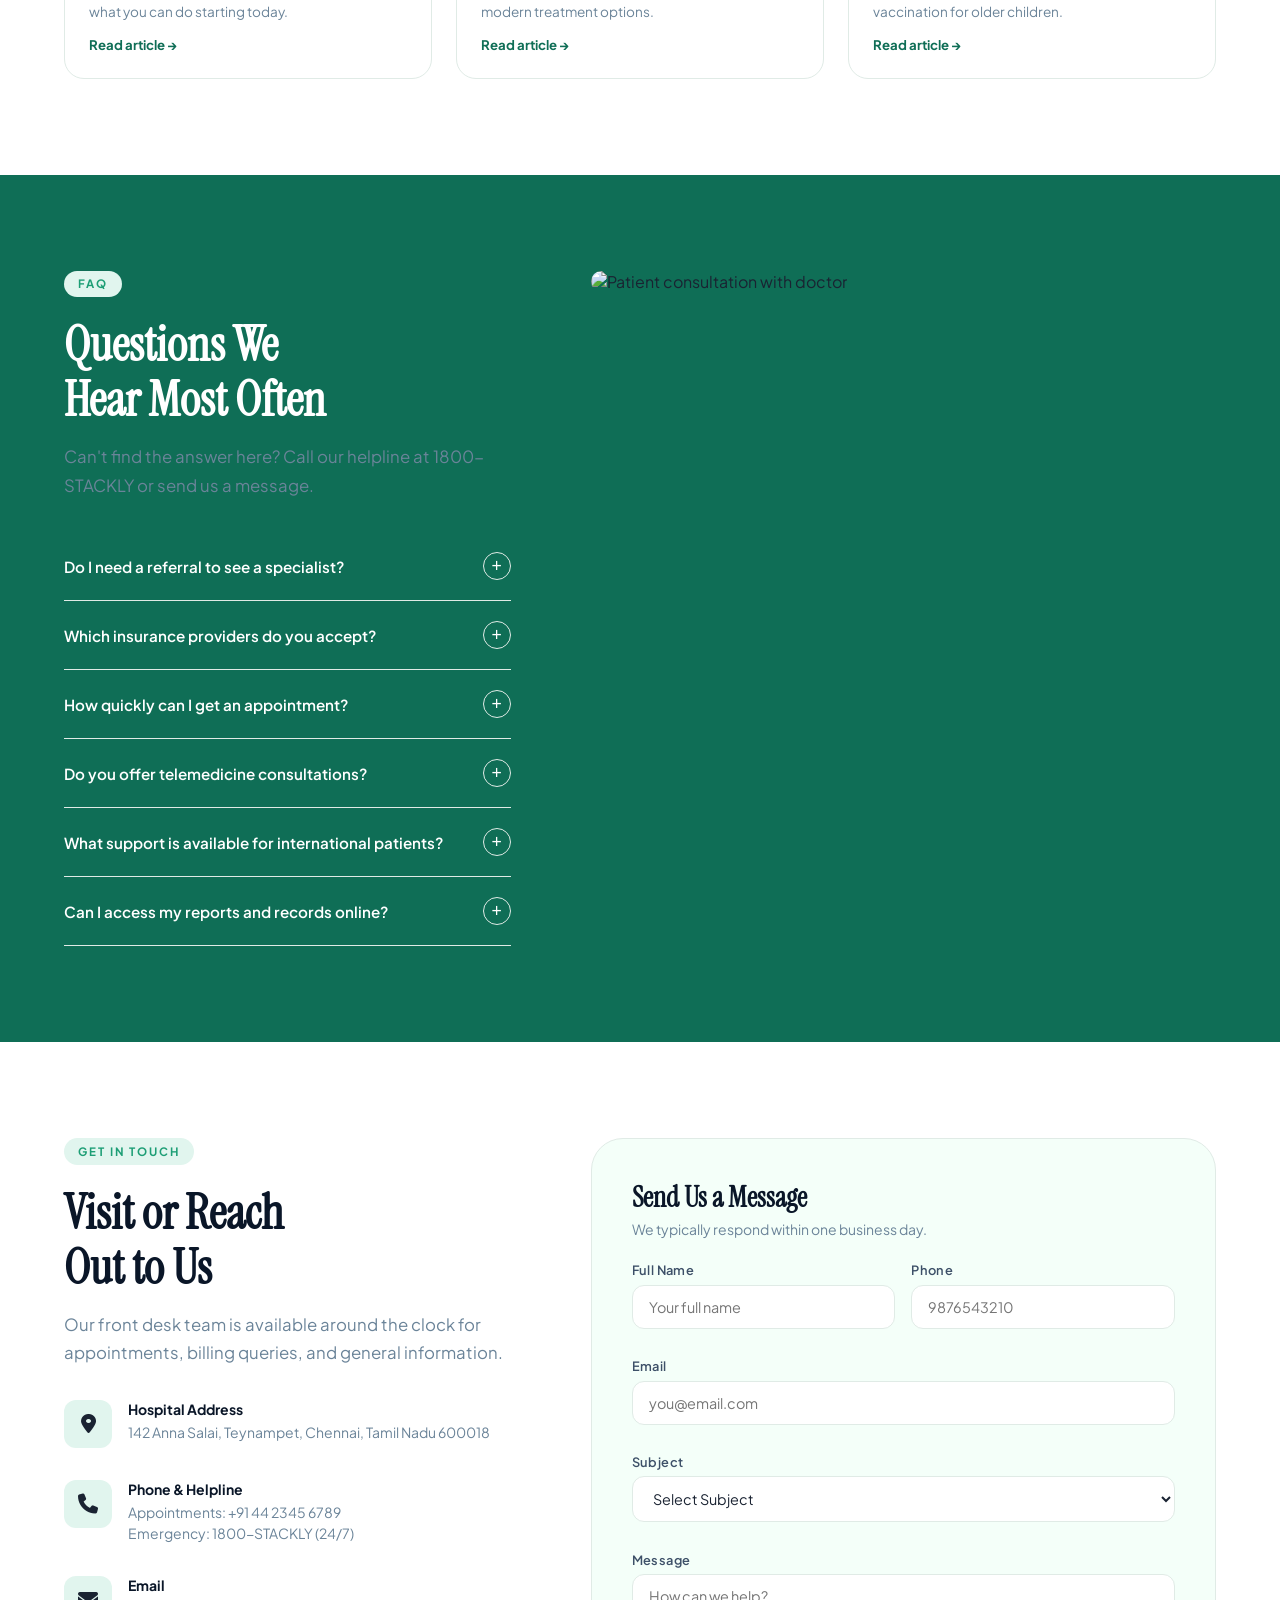
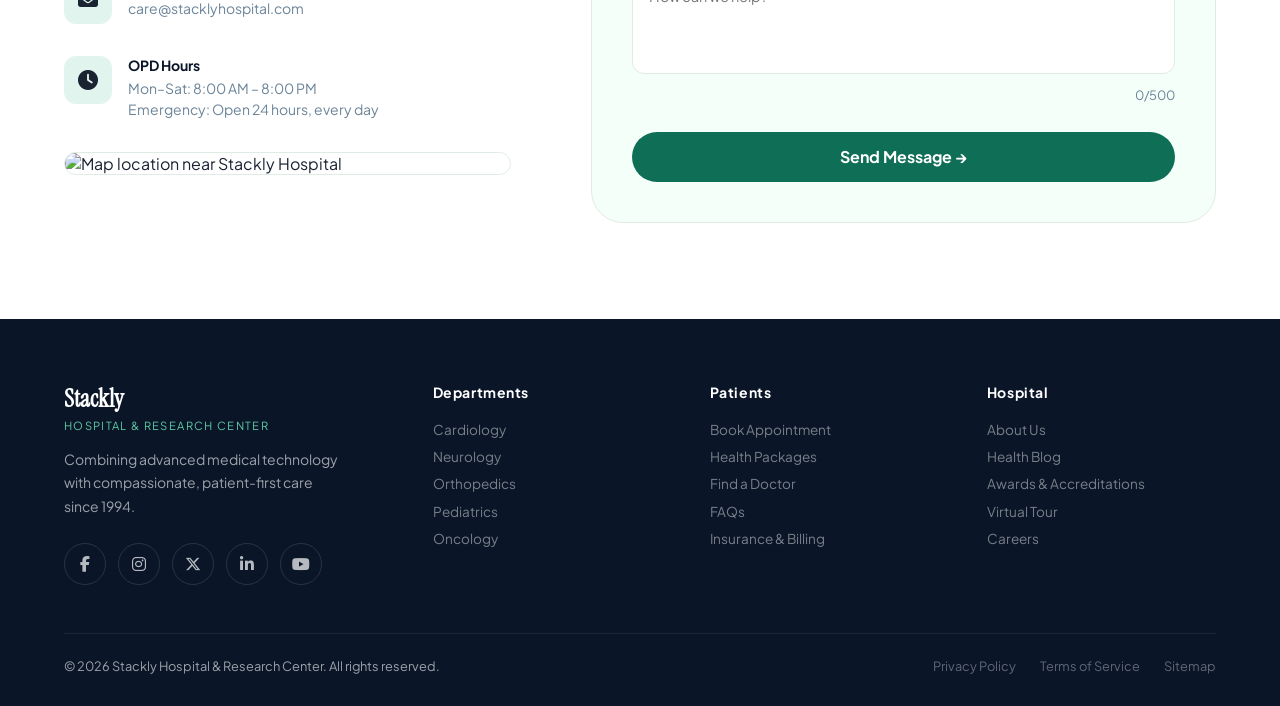
==== commit 1514d8e3: "login and signup pages are completed" ====
--- a/index.html
+++ b/index.html
@@ -235,25 +235,71 @@
         <img src="https://images.unsplash.com/photo-1666214280557-f1b5022eb634?w=600&q=80&auto=format&fit=crop" alt="Hospital reception" style="width:100%;height:220px;object-fit:cover;border-radius:var(--r-xl)">
       </div>
     </div>
-    <div class="appt-form reveal-right">
-      <div class="form-row">
-        <div class="form-group"><label>First Name</label><input type="text" placeholder="Rahul"></div>
-        <div class="form-group"><label>Last Name</label><input type="text" placeholder="Krishnan"></div>
-      </div>
-      <div class="form-row">
-        <div class="form-group"><label>Phone</label><input type="tel" placeholder="+91 98765 43210"></div>
-        <div class="form-group"><label>Email</label><input type="email" placeholder="rahul@email.com"></div>
-      </div>
-      <div class="form-row">
-        <div class="form-group"><label>Department</label>
-          <select><option>Select a specialty</option><option>Cardiology</option><option>Neurology</option><option>Orthopedics</option><option>Pediatrics</option><option>Oncology</option><option>General Medicine</option></select>
-        </div>
-        <div class="form-group"><label>Preferred Date</label><input type="date"></div>
-      </div>
-      <div class="form-group"><label>Symptoms / Notes</label><textarea placeholder="Describe your symptoms or reason for visit..."></textarea></div>
-      
-        <button class="form-submit" type="button" onclick="handleAppointmentSubmit(this)">Confirm Appointment →</button>
-    </div>
+ <form id="appointmentForm" class="appt-form reveal-right">
+
+  <div class="form-row">
+    <div class="form-group">
+      <label>First Name</label>
+      <input type="text" id="firstName" placeholder="Rahul">
+      <span class="error-msg" id="firstNameError"></span>
+    </div>
+
+    <div class="form-group">
+      <label>Last Name</label>
+      <input type="text" id="lastName" placeholder="Krishnan">
+      <span class="error-msg" id="lastNameError"></span>
+    </div>
+  </div>
+
+  <div class="form-row">
+    <div class="form-group">
+      <label>Phone</label>
+      <input type="tel" id="phone" placeholder="9876543210">
+      <span class="error-msg" id="phoneError"></span>
+    </div>
+
+    <div class="form-group">
+      <label>Email</label>
+      <input type="email" id="email" placeholder="rahul@email.com">
+      <span class="error-msg" id="emailError"></span>
+    </div>
+  </div>
+
+  <div class="form-row">
+    <div class="form-group">
+      <label>Department</label>
+      <select id="department">
+        <option value="">Select a specialty</option>
+        <option>Cardiology</option>
+        <option>Neurology</option>
+        <option>Orthopedics</option>
+        <option>Pediatrics</option>
+        <option>Oncology</option>
+        <option>General Medicine</option>
+      </select>
+      <span class="error-msg" id="departmentError"></span>
+    </div>
+
+    <div class="form-group">
+      <label>Preferred Date</label>
+      <input type="date" id="date">
+      <span class="error-msg" id="dateError"></span>
+    </div>
+  </div>
+
+  <div class="form-group">
+    <label>Symptoms / Notes</label>
+    <textarea id="notes" placeholder="Describe your symptoms or reason for visit..."></textarea>
+    <span class="error-msg" id="notesError"></span>
+  </div>
+
+  <button class="form-submit" type="submit">
+    Confirm Appointment →
+  </button>
+
+  <div id="successMsg"></div>
+
+</form>
   </div>
 </section>
 
@@ -598,20 +644,65 @@
         <img src="https://images.unsplash.com/photo-1524661135-423995f22d0b?w=700&q=80&auto=format&fit=crop" alt="Map location near Stackly Hospital">
       </div>
     </div>
-    <div class="contact-form-wrap reveal-right">
-      <h3>Send Us a Message</h3>
-      <p>We typically respond within one business day.</p>
-      <div class="cf-row">
-        <div class="cf-group"><label>Full Name</label><input type="text" placeholder="Your full name"></div>
-        <div class="cf-group"><label>Phone</label><input type="tel" placeholder="+91 98765 43210"></div>
-      </div>
-      <div class="cf-group"><label>Email</label><input type="email" placeholder="you@email.com"></div>
-      <div class="cf-group"><label>Subject</label>
-        <select><option>General Inquiry</option><option>Appointment Question</option><option>Billing &amp; Insurance</option><option>Feedback / Complaint</option><option>International Patient</option></select>
-      </div>
-      <div class="cf-group"><label>Message</label><textarea placeholder="How can we help?"></textarea></div>
-      <button class="cf-submit" type="button" onclick="handleContactSubmit(this)">Send Message →</button>
-    </div>
+   <form id="contactForm" class="contact-form-wrap reveal-right">
+  <h3>Send Us a Message</h3>
+  <p>We typically respond within one business day.</p>
+
+  <div class="cf-row">
+    <div class="cf-group">
+      <label>Full Name</label>
+      <input type="text" id="contactName" placeholder="Your full name">
+      <span class="error-msg" id="contactNameError"></span>
+    </div>
+
+    <div class="cf-group">
+      <label>Phone</label>
+      <input type="tel" id="contactPhone" placeholder="9876543210">
+      <span class="error-msg" id="contactPhoneError"></span>
+    </div>
+  </div>
+
+  <div class="cf-group">
+    <label>Email</label>
+    <input type="email" id="contactEmail" placeholder="you@email.com">
+    <span class="error-msg" id="contactEmailError"></span>
+  </div>
+
+  <div class="cf-group">
+    <label>Subject</label>
+    <select id="contactSubject">
+      <option value="">Select Subject</option>
+      <option>General Inquiry</option>
+      <option>Appointment Question</option>
+      <option>Billing & Insurance</option>
+      <option>Feedback / Complaint</option>
+      <option>International Patient</option>
+    </select>
+    <span class="error-msg" id="contactSubjectError"></span>
+  </div>
+
+<div class="cf-group">
+  <label>Message</label>
+
+  <textarea
+    id="contactMessage"
+    placeholder="How can we help?"
+    maxlength="500"
+  ></textarea>
+
+  <div class="char-count">
+    <span id="messageCount">0</span>/500
+  </div>
+
+  <span class="error-msg" id="contactMessageError"></span>
+</div>
+
+  <button class="cf-submit" type="submit">
+    Send Message →
+  </button>
+
+  <div id="contactSuccess"></div>
+</form>
   </div>
 </section>
 
@@ -784,13 +875,197 @@
   btn.disabled = true;
   setTimeout(() => { btn.textContent = original; btn.disabled = false; }, 2500);
 }
-function handleContactSubmit(btn){
-  const original = btn.textContent;
-  btn.textContent = 'Message Sent ✓';
+
+
+const form = document.getElementById("appointmentForm");
+
+form.addEventListener("submit", function(e){
+    e.preventDefault();
+
+    const firstName = document.getElementById("firstName");
+    const lastName = document.getElementById("lastName");
+    const phone = document.getElementById("phone");
+    const email = document.getElementById("email");
+    const department = document.getElementById("department");
+    const date = document.getElementById("date");
+    const notes = document.getElementById("notes");
+    const successMsg = document.getElementById("successMsg");
+    const btn = document.querySelector(".form-submit");
+
+    document.querySelectorAll(".error-msg").forEach(el => el.textContent = "");
+    document.querySelectorAll("input, select, textarea").forEach(el => {
+        el.classList.remove("input-error");
+    });
+
+    successMsg.innerHTML = "";
+
+    let valid = true;
+
+    const nameRegex = /^[A-Za-z\s]+$/;
+    const phoneRegex = /^[0-9]{10}$/;
+    const emailRegex = /^[^\s@]+@[^\s@]+\.(com|in)$/i;
+
+    function showError(input, errorId, message){
+        document.getElementById(errorId).textContent = message;
+        input.classList.add("input-error");
+        valid = false;
+    }
+
+    if(!firstName.value.trim()){
+        showError(firstName,"firstNameError","First name is required");
+    } else if(!nameRegex.test(firstName.value.trim())){
+        showError(firstName,"firstNameError","Only letters are allowed");
+    }
+
+    if(!lastName.value.trim()){
+        showError(lastName,"lastNameError","Last name is required");
+    } else if(!nameRegex.test(lastName.value.trim())){
+        showError(lastName,"lastNameError","Only letters are allowed");
+    }
+
+    if(!phone.value.trim()){
+        showError(phone,"phoneError","Phone number is required");
+    } else if(!phoneRegex.test(phone.value.trim())){
+        showError(phone,"phoneError","Enter a valid 10-digit number");
+    }
+
+    if(!email.value.trim()){
+        showError(email,"emailError","Email is required");
+    } else if(!emailRegex.test(email.value.trim())){
+        showError(email,"emailError","Email must end with .com or .in");
+    }
+
+    if(!department.value){
+        showError(department,"departmentError","Please select a department");
+    }
+
+    if(!date.value){
+        showError(date,"dateError","Please select a date");
+    }
+
+    if(!notes.value.trim()){
+        showError(notes,"notesError","Please enter your symptoms");
+    }
+
+    if(!valid) return;
+
+    const originalText = btn.innerHTML;
+
+    btn.innerHTML = "Appointment Confirmed ✓";
+    btn.disabled = true;
+
+    successMsg.innerHTML =
+      '<div class="success-msg">✓ Appointment request submitted successfully.</div>';
+
+    setTimeout(() => {
+        form.reset();
+        btn.innerHTML = originalText;
+        btn.disabled = false;
+        successMsg.innerHTML = "";
+    }, 3000);
+});
+
+/* Prevent numbers/symbols in name fields */
+document.querySelectorAll("#firstName, #lastName").forEach(input => {
+    input.addEventListener("input", function(){
+        this.value = this.value.replace(/[^A-Za-z\s]/g, "");
+    });
+});
+
+/* Allow only digits in phone field */
+document.getElementById("phone").addEventListener("input", function(){
+    this.value = this.value.replace(/\D/g, "").slice(0,10);
+});
+</script>
+<script>
+const contactForm = document.getElementById("contactForm");
+
+contactForm.addEventListener("submit", function(e){
+  e.preventDefault();
+
+  const name = document.getElementById("contactName");
+  const phone = document.getElementById("contactPhone");
+  const email = document.getElementById("contactEmail");
+  const subject = document.getElementById("contactSubject");
+  const message = document.getElementById("contactMessage");
+  const success = document.getElementById("contactSuccess");
+  const btn = document.querySelector(".cf-submit");
+
+  document.querySelectorAll(".error-msg").forEach(el => el.textContent = "");
+  document.querySelectorAll("#contactForm input, #contactForm select, #contactForm textarea")
+    .forEach(el => el.classList.remove("input-error"));
+
+  success.innerHTML = "";
+
+  let valid = true;
+
+  const nameRegex = /^[A-Za-z\s]+$/;
+  const phoneRegex = /^[0-9]{10}$/;
+  const emailRegex = /^[^\s@]+@[^\s@]+\.(com|in)$/i;
+
+  function showError(input, errorId, message){
+    document.getElementById(errorId).textContent = message;
+    input.classList.add("input-error");
+    valid = false;
+  }
+
+  if(!name.value.trim()){
+    showError(name,"contactNameError","Full name is required");
+  } else if(!nameRegex.test(name.value.trim())){
+    showError(name,"contactNameError","Only letters are allowed");
+  }
+
+  if(!phone.value.trim()){
+    showError(phone,"contactPhoneError","Phone number is required");
+  } else if(!phoneRegex.test(phone.value.trim())){
+    showError(phone,"contactPhoneError","Enter a valid 10-digit number");
+  }
+
+  if(!email.value.trim()){
+    showError(email,"contactEmailError","Email is required");
+  } else if(!emailRegex.test(email.value.trim())){
+    showError(email,"contactEmailError","Email must end with .com or .in");
+  }
+
+  if(!subject.value){
+    showError(subject,"contactSubjectError","Please select a subject");
+  }
+
+  if(!message.value.trim()){
+    showError(message,"contactMessageError","Message is required");
+  }
+
+  if(!valid) return;
+
+  const originalText = btn.innerHTML;
+
+  btn.innerHTML = "Message Sent ✓";
   btn.disabled = true;
-  setTimeout(() => { btn.textContent = original; btn.disabled = false; }, 2500);
-}
+
+  success.innerHTML =
+    '<div class="success-msg"><i class="fa-solid fa-circle-check"></i> Message sent successfully. We will contact you soon.</div>';
+
+  setTimeout(() => {
+    contactForm.reset();
+    btn.innerHTML = originalText;
+    btn.disabled = false;
+    success.innerHTML = "";
+  }, 3000);
+});
+
+document.getElementById("contactName").addEventListener("input", function(){
+  this.value = this.value.replace(/[^A-Za-z\s]/g, "");
+});
+
+document.getElementById("contactPhone").addEventListener("input", function(){
+  this.value = this.value.replace(/\D/g, "").slice(0,10);
+});
+const messageBox = document.getElementById("contactMessage");
+const messageCount = document.getElementById("messageCount");
+
+messageBox.addEventListener("input", () => {
+  messageCount.textContent = messageBox.value.length;
+});
 </script>
-
 </body>
 </html>
--- a/style.css
+++ b/style.css
@@ -83,7 +83,7 @@
 .hero-sub{font-size:1.1rem;color:rgba(255,255,255,.8);line-height:1.75;max-width:46ch;margin-bottom:2rem}
 .hero-actions{display:flex;gap:1rem;flex-wrap:wrap;align-items:center}
 .btn-hero-primary{padding:.85rem 2rem;font-size:1rem;background:#fff;color:var(--teal-dark);border-radius:50px;font-weight:700;text-decoration:none;transition:all var(--transition);display:inline-flex;gap:.4rem;align-items:center}
-.btn-hero-primary:hover{background:var(--teal-light);transform:translateY(-2px)}
+.btn-hero-primary:hover{background:var(--teal-light);transform:translateY(-2px);border: 1px solid white}
 .btn-hero-outline{padding:.85rem 2rem;font-size:1rem;background:transparent;color:#fff;border:1.5px solid rgba(255,255,255,.5);border-radius:50px;font-weight:600;text-decoration:none;transition:all var(--transition);display:inline-flex;gap:.4rem;align-items:center}
 .btn-hero-outline:hover{background:rgba(255,255,255,.1);border-color:#fff}
 .hero-trust{display:flex;align-items:center;gap:1rem;margin-top:2.5rem;padding-top:2rem;border-top:1px solid rgba(255,255,255,.15)}
@@ -387,6 +387,10 @@
   .footer-inner{grid-template-columns:1fr 1fr}
   .pkg-grid{grid-template-columns:1fr 1fr}
   .tour-inner{gap:2.5rem}
+    .nav-links,.nav-cta.desktop{display:none}
+
+    .hamburger{display:flex}
+
 }
 @media(max-width:768px){
   section{padding:4rem 5vw}
@@ -417,4 +421,28 @@
   .btn-hero-primary,.btn-hero-outline{width:100%;justify-content:center}
   .gallery-grid{grid-template-columns:1fr}
   .gallery-item img,.gallery-item.tall img{height:220px}
+}
+.error-msg{
+  display:block;
+  color:#ff6b6b;
+  font-size:.82rem;
+  margin-top:3px;
+  min-height:4px;
+}
+
+.input-error{
+  border:1px solid #ff6b6b !important;
+}
+
+.success-msg{
+  color:#5DCAA5;
+  margin-top:15px;
+  font-size:.9rem;
+  font-weight:600;
+}
+.char-count{
+  text-align:right;
+  font-size:.8rem;
+  color:var(--text-soft);
+  margin-top:6px;
 }
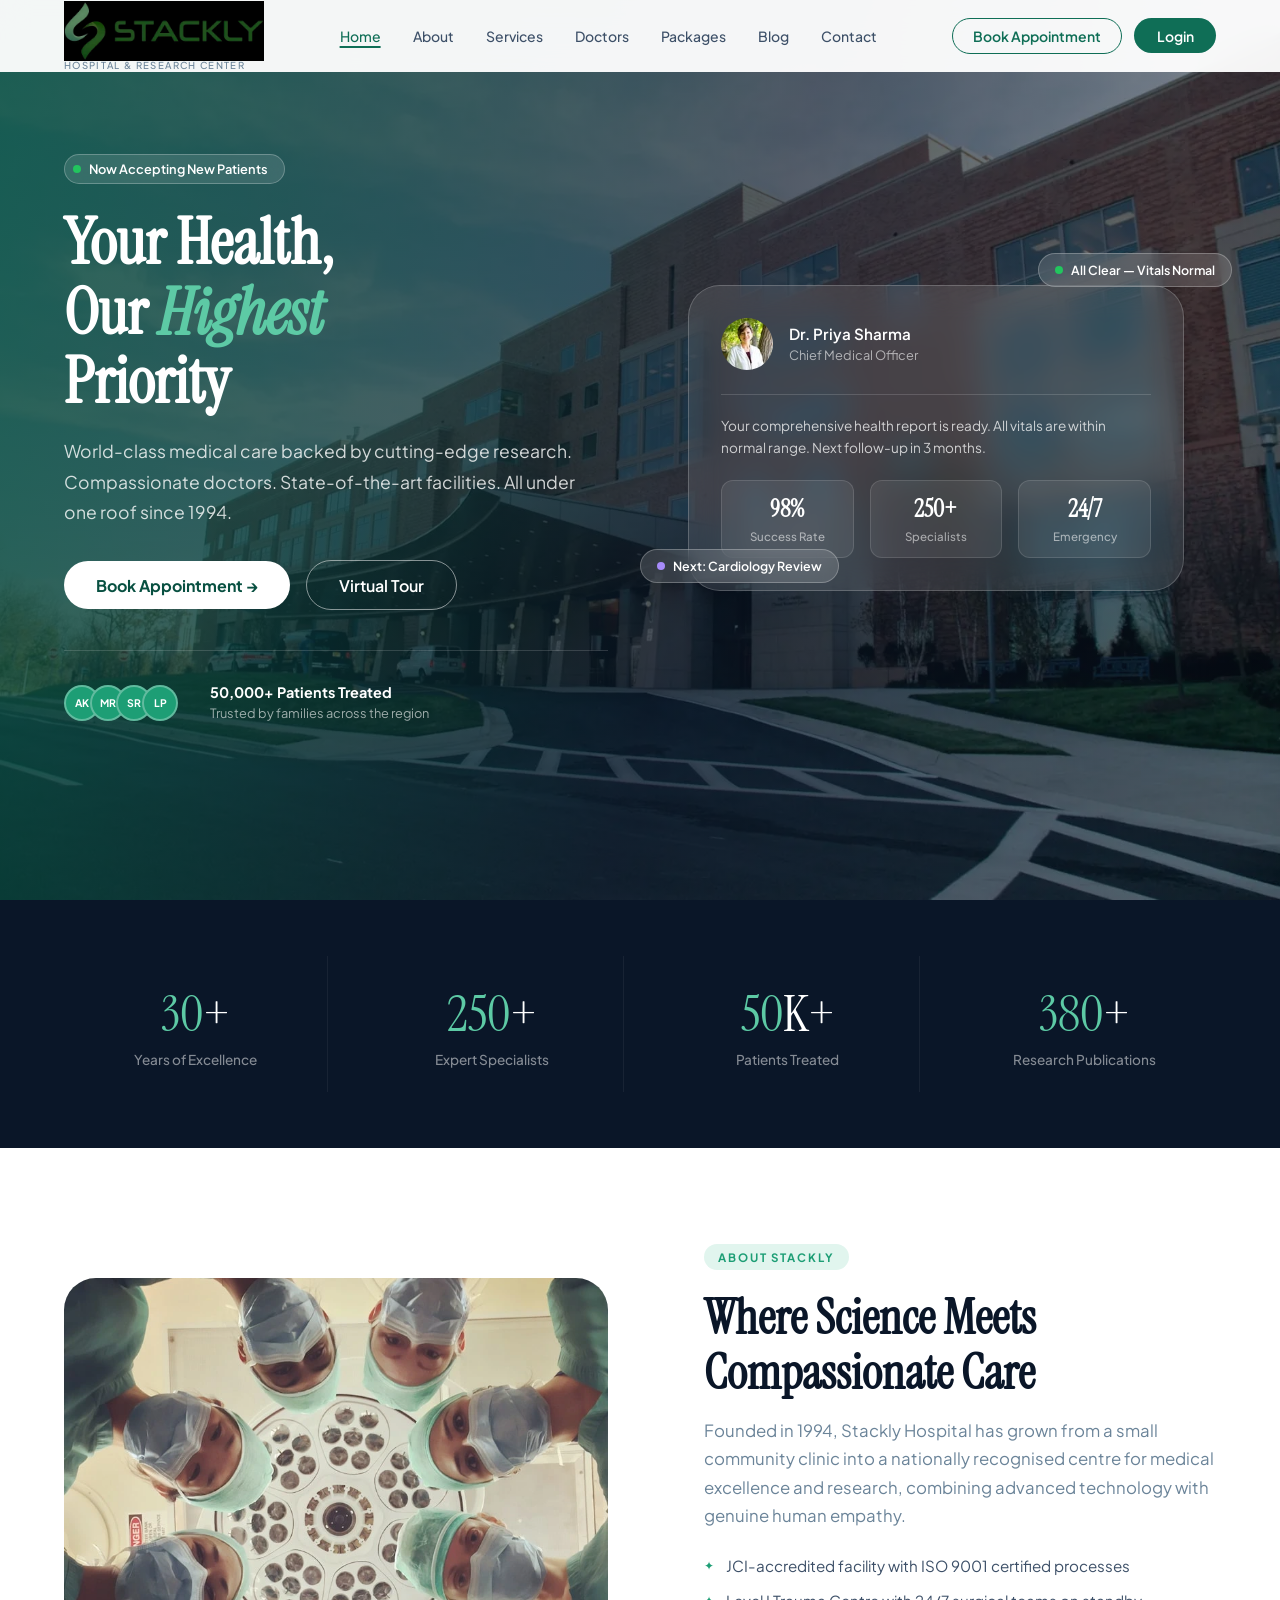
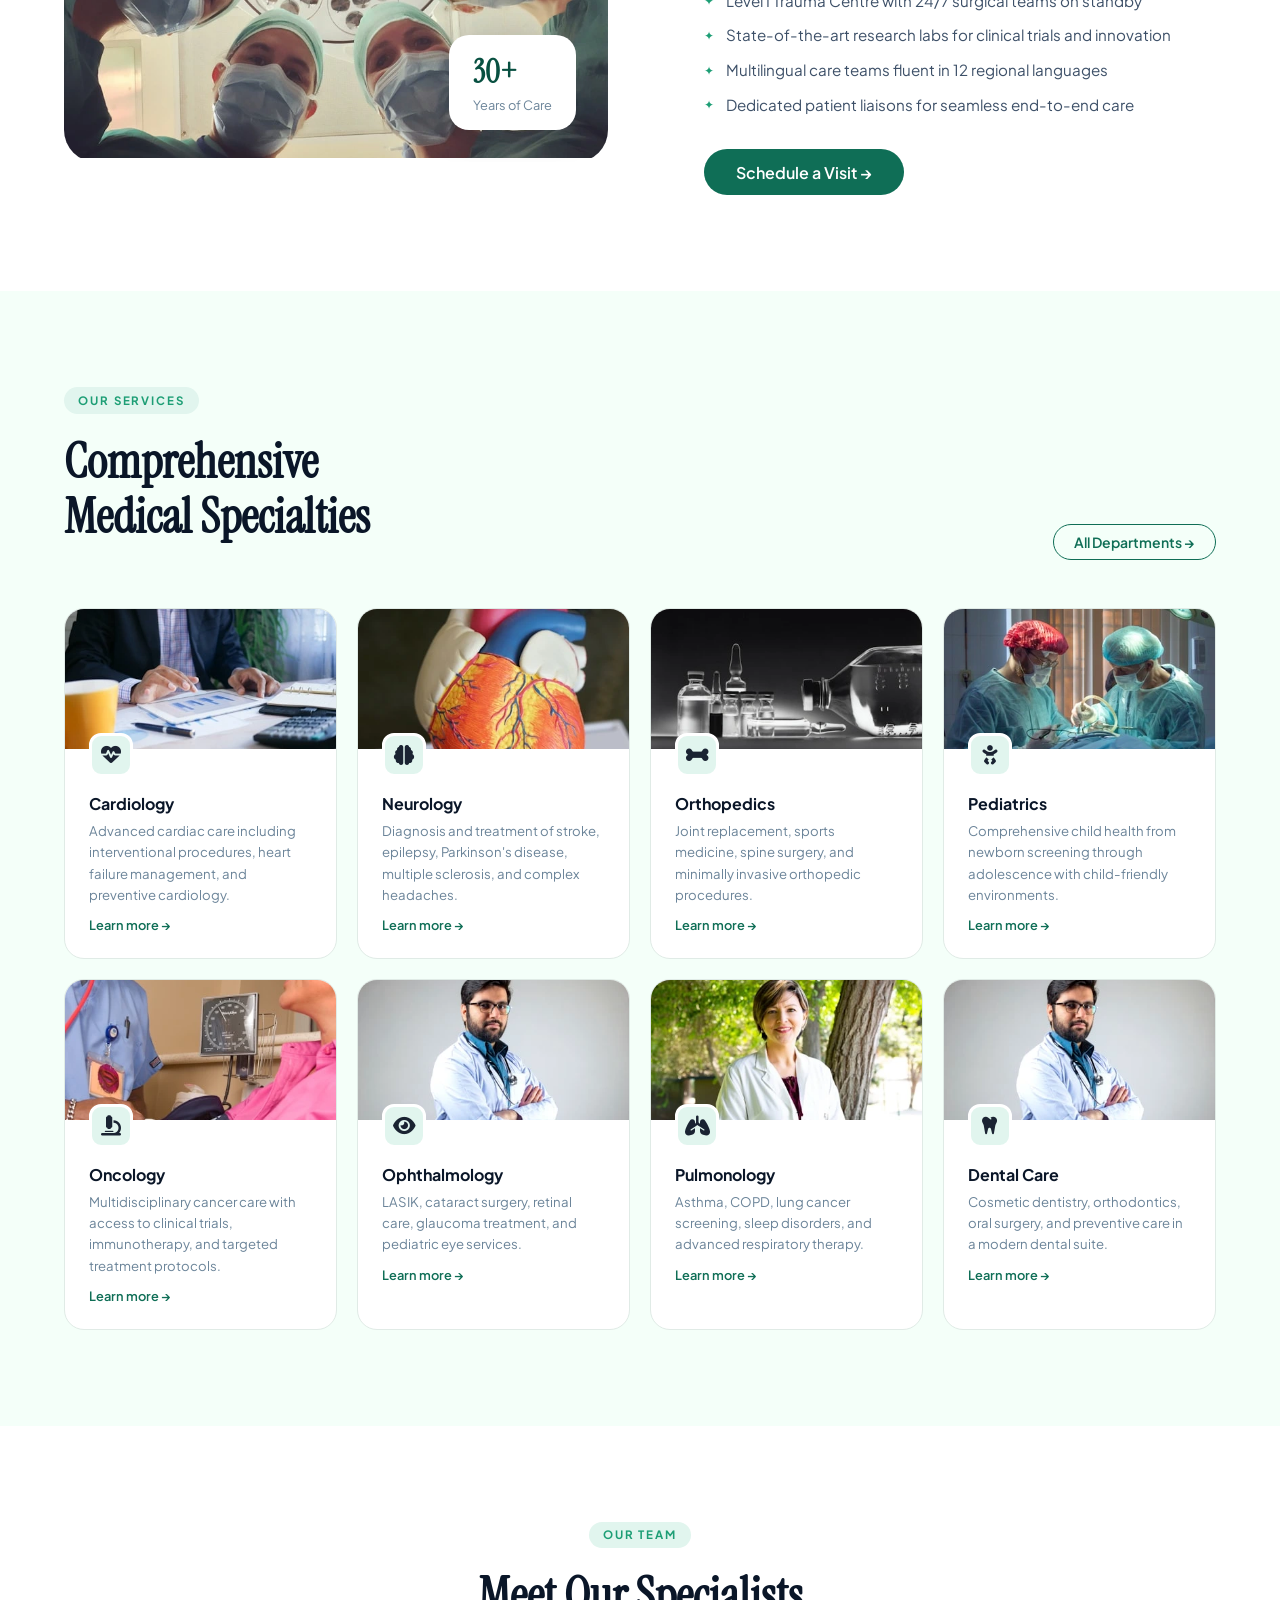
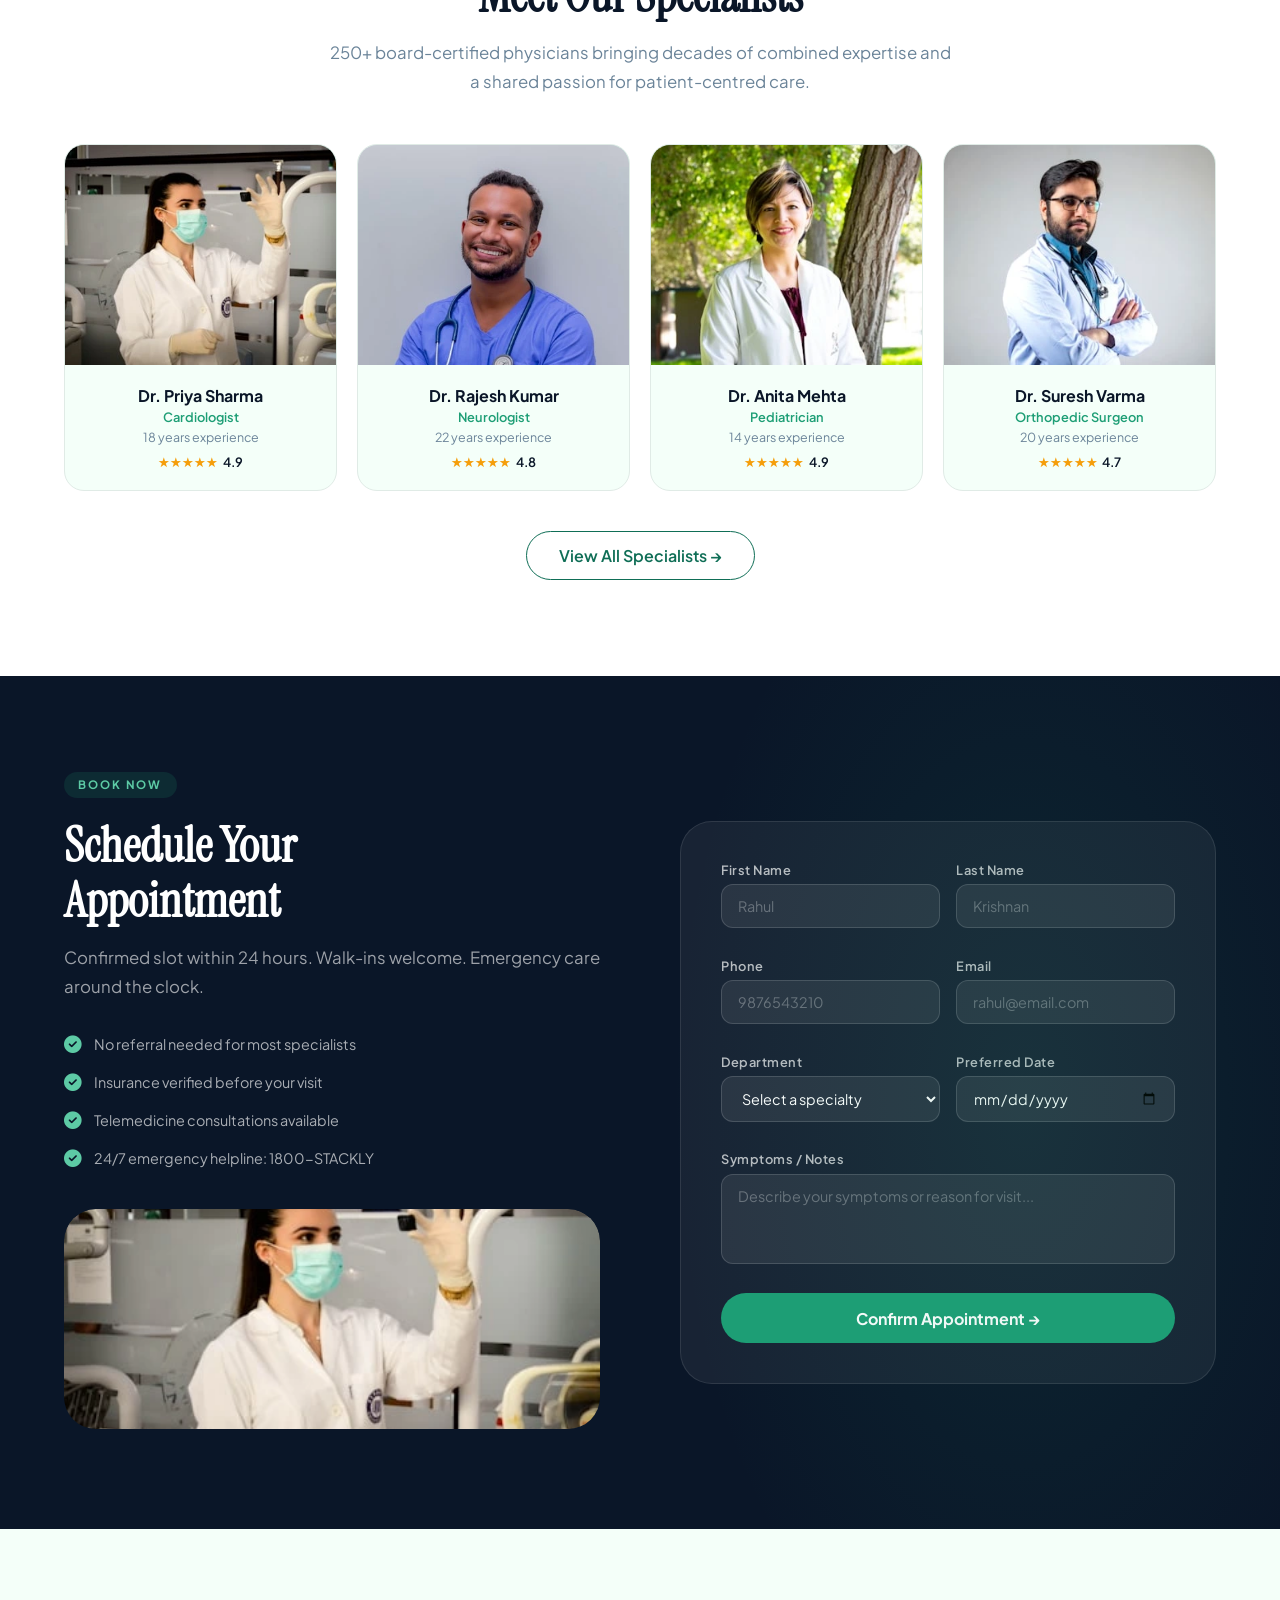
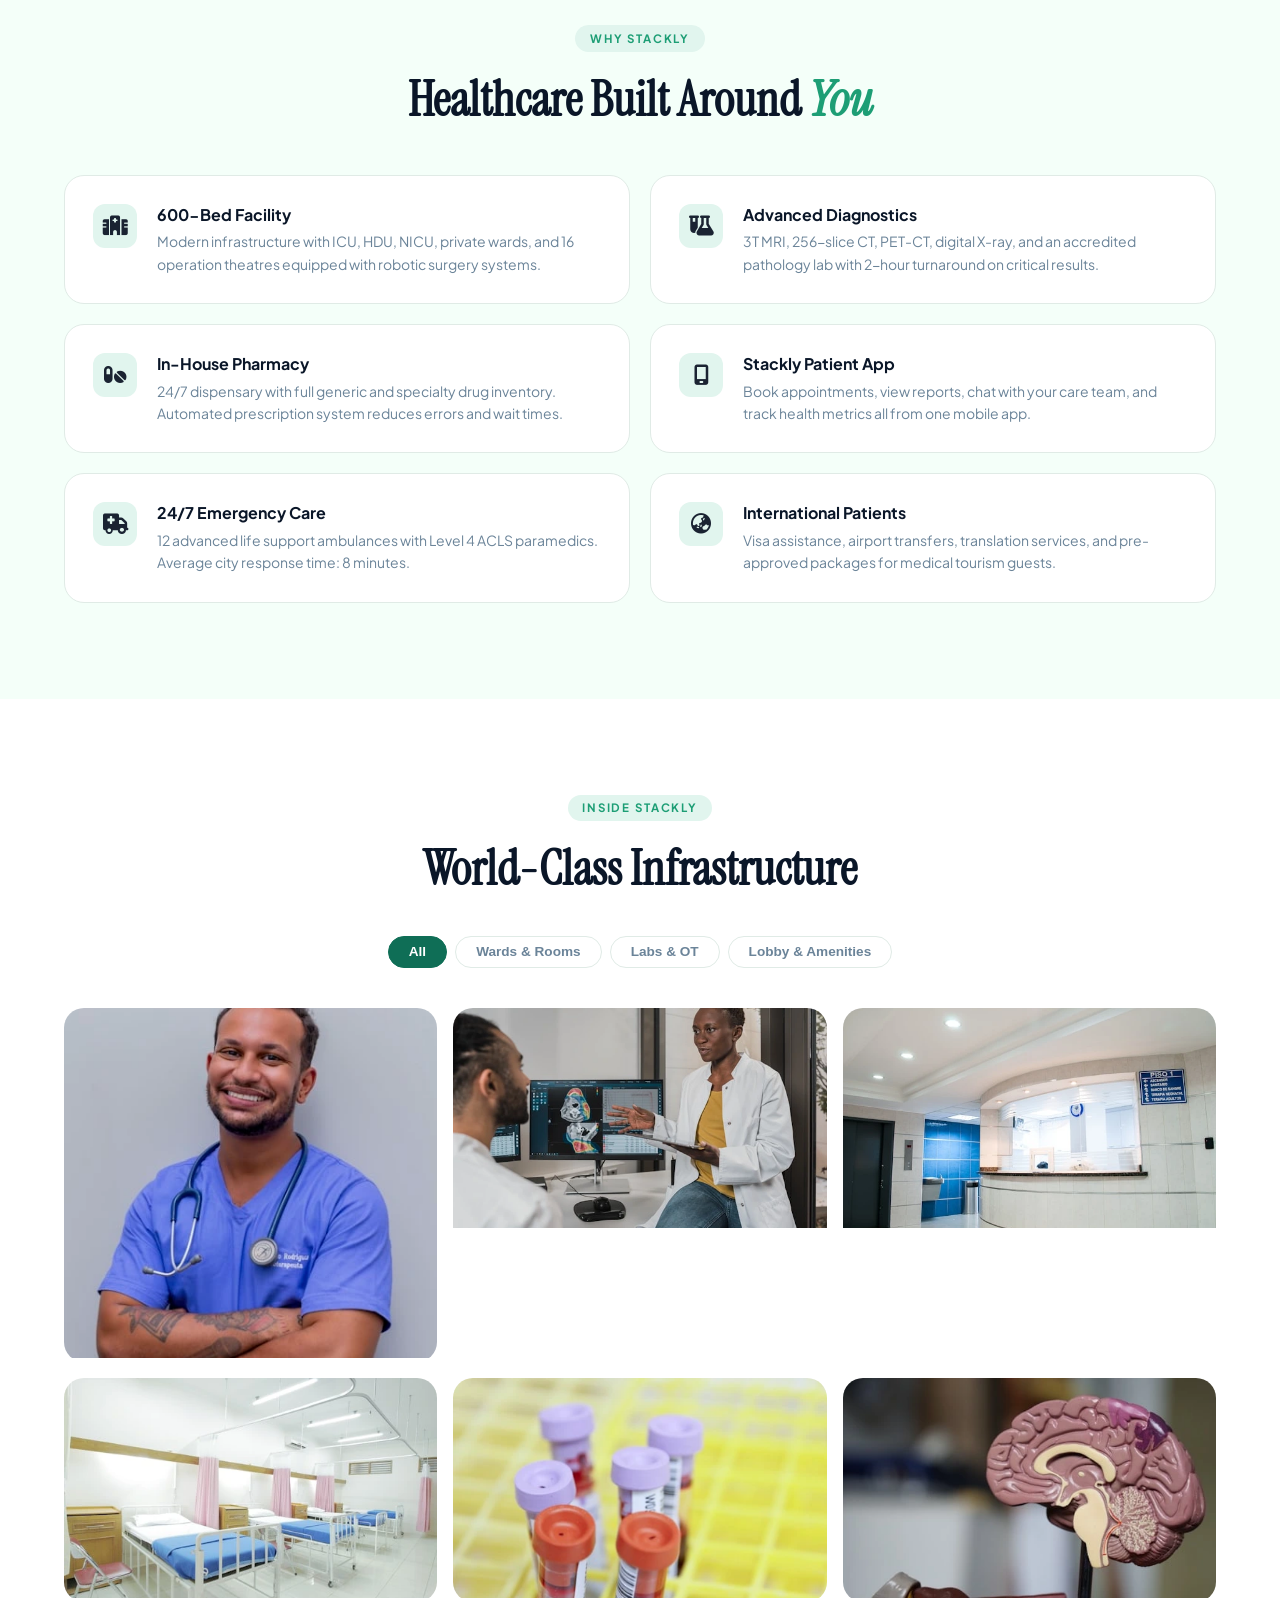
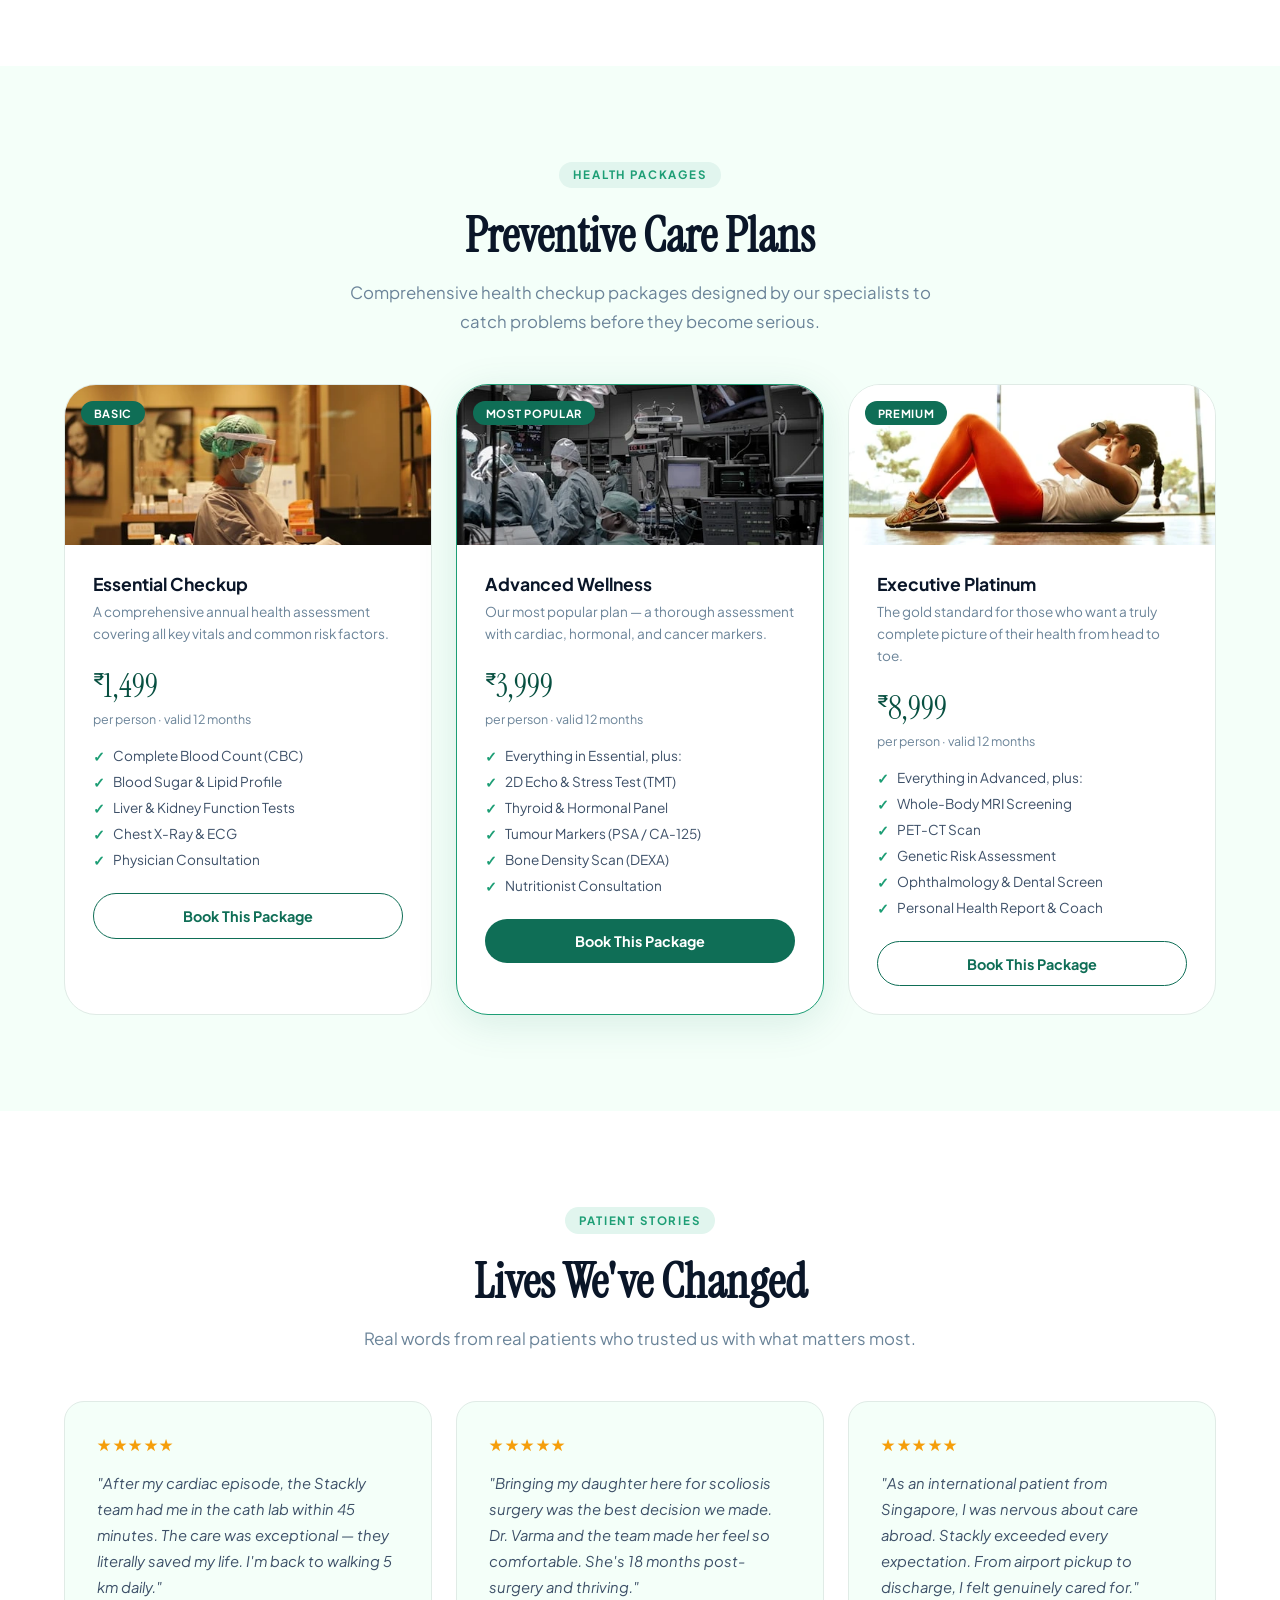
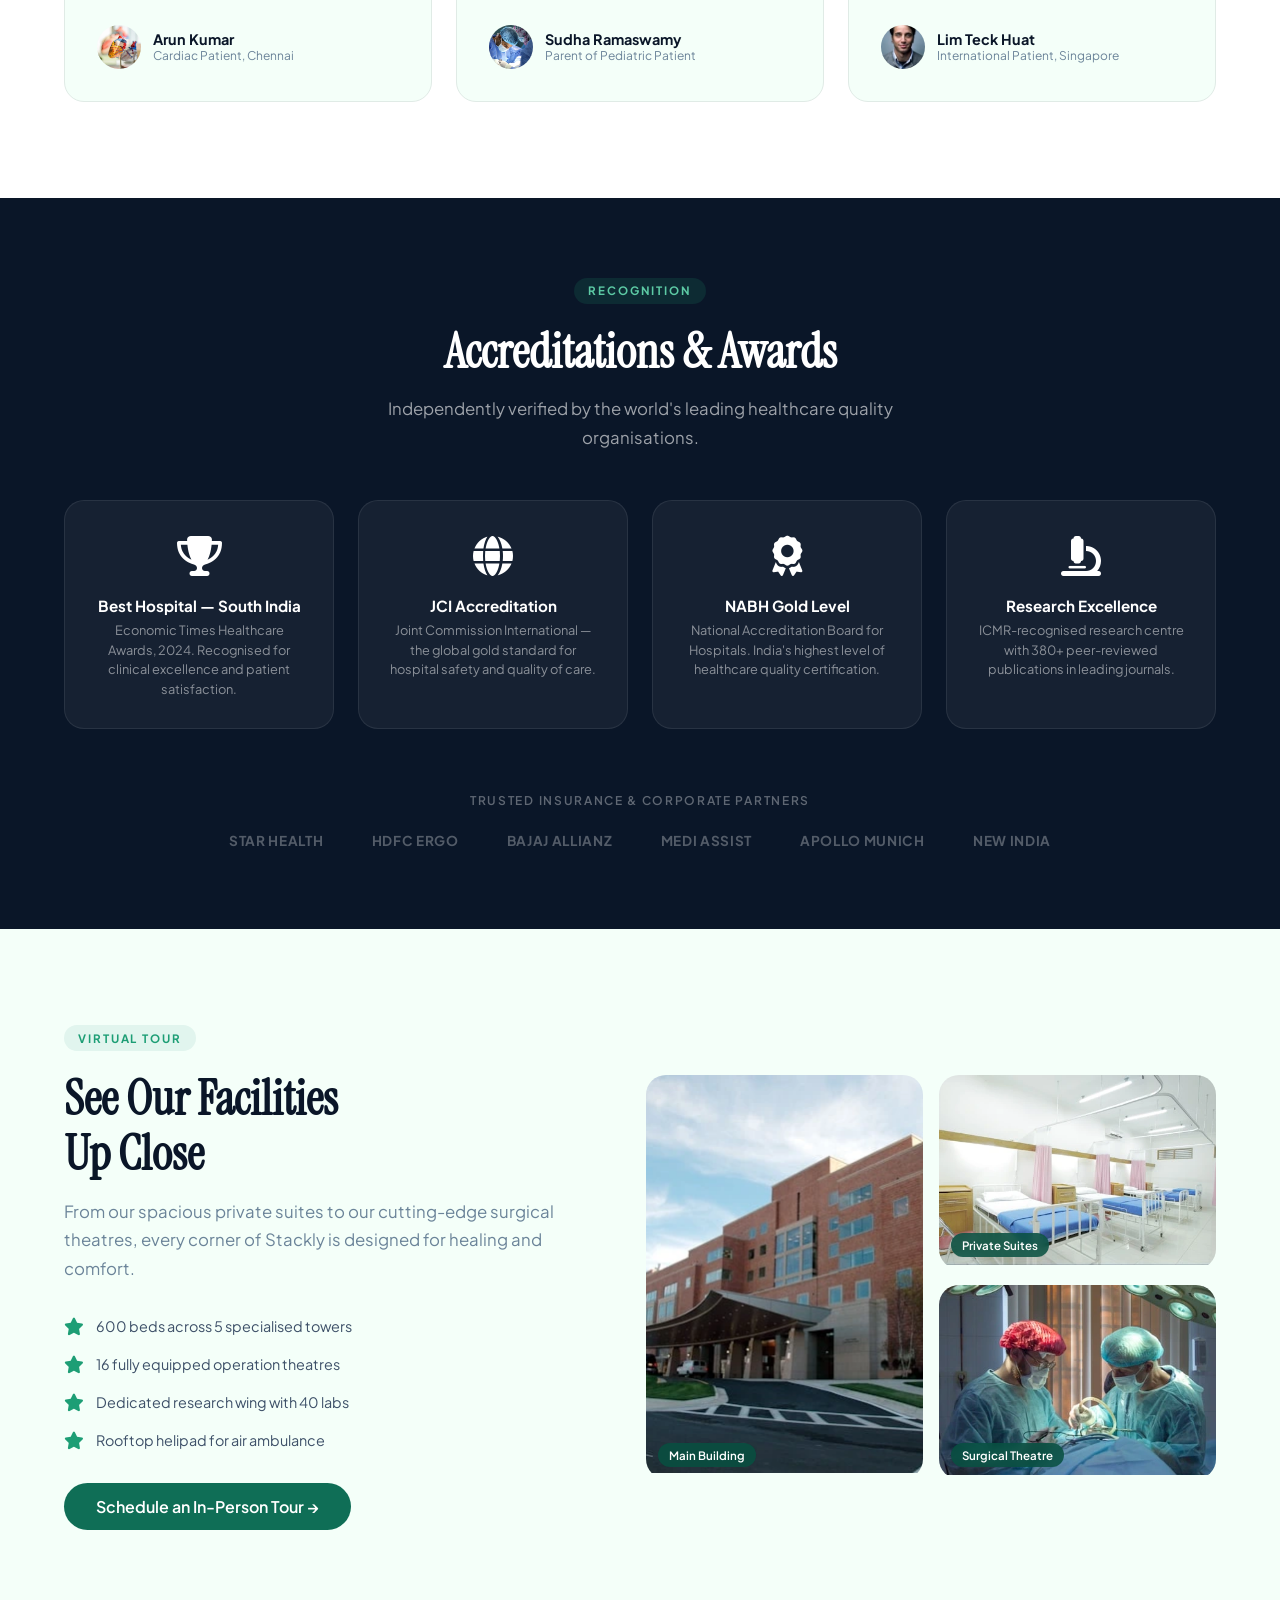
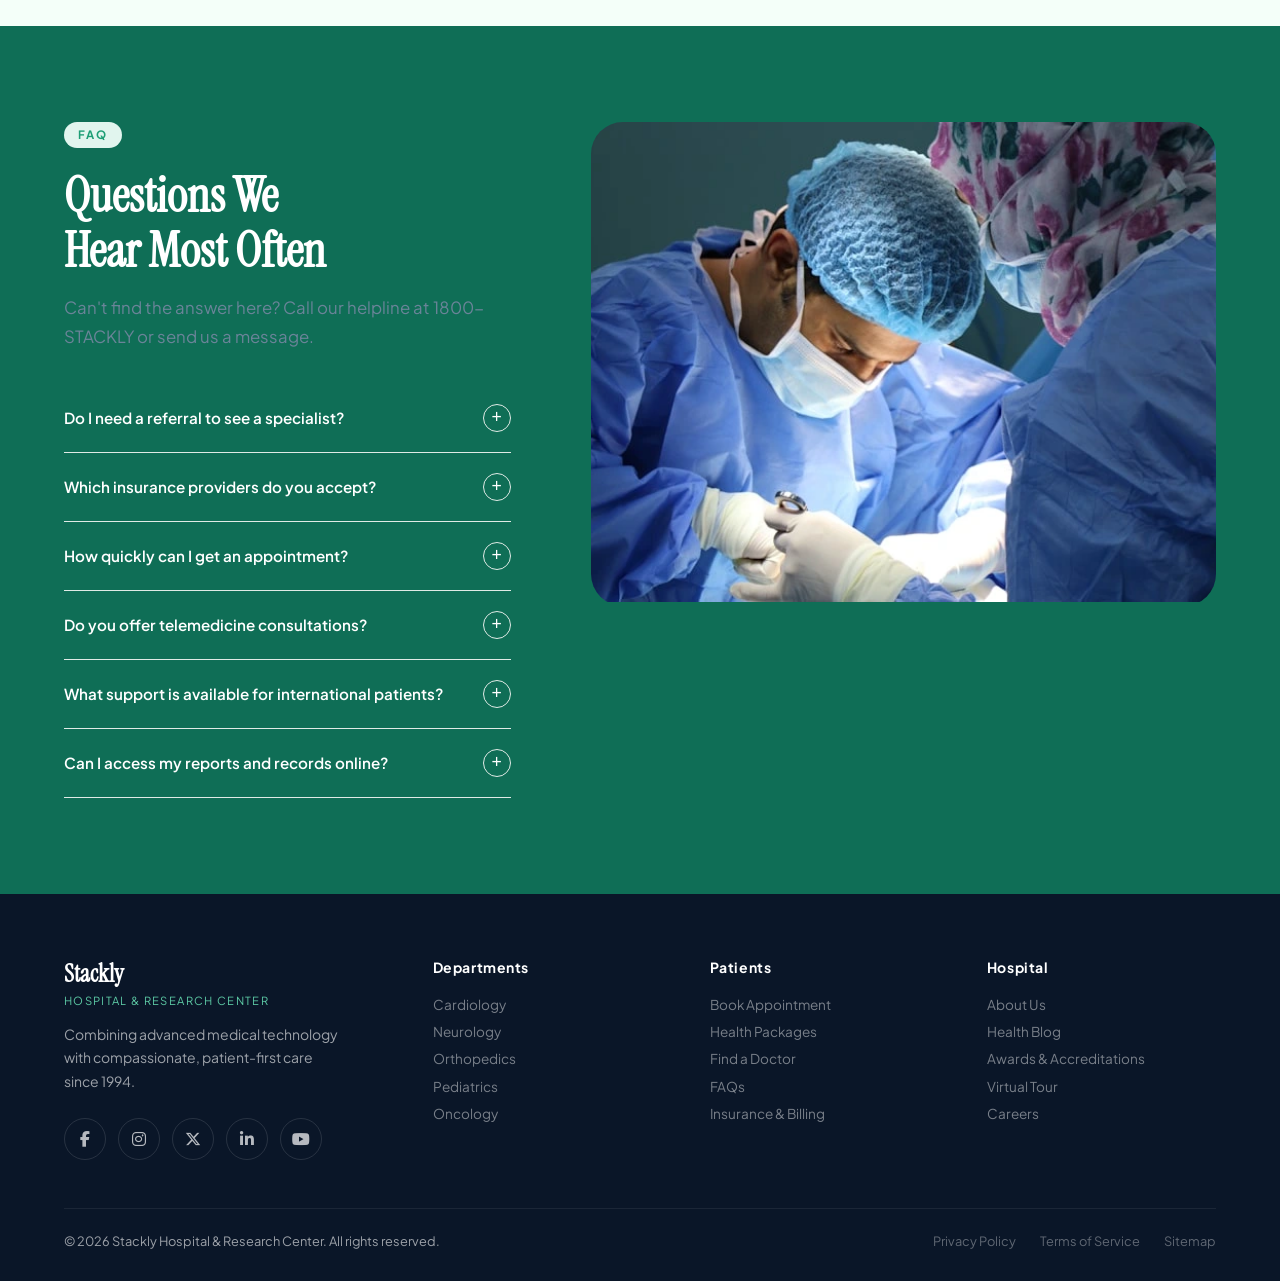
==== commit 55afd1c2: "all fixed" ====
--- a/index.html
+++ b/index.html
@@ -17,7 +17,9 @@
 <!-- NAV -->
 <nav id="main-nav">
   <div class="nav-logo">
-    <h2>Stackly</h2>
+    <div class="logo-image">
+      <img src="./src/Untitled design (3)-compressed (1).webp" alt="">
+    </div>
     <p>Hospital &amp; Research Center</p>
   </div>
   <div class="nav-links">
@@ -56,7 +58,7 @@
 <!-- 1. HERO -->
 <section id="hero">
   <div class="hero-bg">
-    <img src="https://images.unsplash.com/photo-1586773860418-d37222d8fce3?w=1600&q=80&auto=format&fit=crop" alt="Modern hospital corridor" loading="eager">
+    <img src="./src/home img/image1-compressed.webp" alt="Modern hospital corridor" loading="eager">
   </div>
   <div class="hero-grid">
     <div>
@@ -83,7 +85,7 @@
       <div class="hero-visual-card">
         <div class="hero-card-top">
           <div class="doc-avatar">
-            <img src="https://images.unsplash.com/photo-1559839734-2b71ea197ec2?w=120&q=80&auto=format&fit=crop&face" alt="Dr. Priya Sharma">
+            <img src="./src/home img/image2-compressed.webp" alt="Dr. Priya Sharma">
           </div>
           <div class="doc-info">
             <strong>Dr. Priya Sharma</strong>
@@ -119,7 +121,7 @@
   <div class="grid-2" style="max-width:1280px;margin:0 auto">
     <div class="reveal-left">
       <div class="about-img-wrap">
-        <img src="https://images.unsplash.com/photo-1579684385127-1ef15d508118?w=800&q=80&auto=format&fit=crop" alt="Doctors in consultation">
+        <img src="./src/home img/image3-compressed.webp" alt="Doctors in consultation">
         <div class="about-badge"><strong>30+</strong><span>Years of Care</span></div>
       </div>
     </div>
@@ -151,35 +153,35 @@
     </div>
     <div class="grid-4">
       <div class="service-card reveal delay-1">
-        <div class="svc-img"><img src="https://images.unsplash.com/photo-1628348068343-c6a848d2b6dd?w=400&q=75&auto=format&fit=crop" alt="Cardiology"></div>
+        <div class="svc-img"><img src="./src/home img/image4-compressed.webp" alt="Cardiology"></div>
         <div class="svc-body"><div class="svc-icon"><i class="fa-solid fa-heart-pulse"></i> </div><div class="svc-title">Cardiology</div><div class="svc-desc">Advanced cardiac care including interventional procedures, heart failure management, and preventive cardiology.</div><a href="./service.html" class="svc-link">Learn more →</a></div>
       </div>
       <div class="service-card reveal delay-2">
-        <div class="svc-img"><img src="https://images.unsplash.com/photo-1559757175-7cb036e4b7b0?w=400&q=75&auto=format&fit=crop" alt="Neurology"></div>
+        <div class="svc-img"><img src="./src/home img/image6-compressed.webp" alt="Neurology"></div>
         <div class="svc-body"><div class="svc-icon"><i class="fa-solid fa-brain"></i></div><div class="svc-title">Neurology</div><div class="svc-desc">Diagnosis and treatment of stroke, epilepsy, Parkinson's disease, multiple sclerosis, and complex headaches.</div><a href="./service.html" class="svc-link">Learn more →</a></div>
       </div>
       <div class="service-card reveal delay-3">
-        <div class="svc-img"><img src="https://images.unsplash.com/photo-1530026405186-ed1f139313f8?w=400&q=75&auto=format&fit=crop" alt="Orthopedics"></div>
+        <div class="svc-img"><img src="./src/home img/image8-compressed.webp" alt="Orthopedics"></div>
         <div class="svc-body"><div class="svc-icon"><i class="fa-solid fa-bone"></i></div><div class="svc-title">Orthopedics</div><div class="svc-desc">Joint replacement, sports medicine, spine surgery, and minimally invasive orthopedic procedures.</div><a href="./service.html" class="svc-link">Learn more →</a></div>
       </div>
       <div class="service-card reveal delay-4">
-        <div class="svc-img"><img src="https://images.unsplash.com/photo-1587351021759-3e566b3db2f0?w=400&q=75&auto=format&fit=crop" alt="Pediatrics"></div>
+        <div class="svc-img"><img src="./src/home img/image9-compressed.webp" alt="Pediatrics"></div>
         <div class="svc-body"><div class="svc-icon"><i class="fa-solid fa-baby"></i> </div><div class="svc-title">Pediatrics</div><div class="svc-desc">Comprehensive child health from newborn screening through adolescence with child-friendly environments.</div><a href="./service.html" class="svc-link">Learn more →</a></div>
       </div>
       <div class="service-card reveal delay-1">
-        <div class="svc-img"><img src="https://images.unsplash.com/photo-1576671081837-49000212a370?w=400&q=75&auto=format&fit=crop" alt="Oncology"></div>
+        <div class="svc-img"><img src="./src/home img/image10-compressed.webp" alt="Oncology"></div>
         <div class="svc-body"><div class="svc-icon"><i class="fa-solid fa-microscope"></i></div><div class="svc-title">Oncology</div><div class="svc-desc">Multidisciplinary cancer care with access to clinical trials, immunotherapy, and targeted treatment protocols.</div><a href="./service.html" class="svc-link">Learn more →</a></div>
       </div>
       <div class="service-card reveal delay-2">
-        <div class="svc-img"><img src="https://images.unsplash.com/photo-1551601651-2a8555f1a136?w=400&q=75&auto=format&fit=crop" alt="Ophthalmology"></div>
+        <div class="svc-img"><img src="./src/home img/image11-compressed.webp" alt="Ophthalmology"></div>
         <div class="svc-body"><div class="svc-icon"><i class="fa-solid fa-eye"></i> </div><div class="svc-title">Ophthalmology</div><div class="svc-desc">LASIK, cataract surgery, retinal care, glaucoma treatment, and pediatric eye services.</div><a href="./service.html" class="svc-link">Learn more →</a></div>
       </div>
       <div class="service-card reveal delay-3">
-        <div class="svc-img"><img src="https://images.unsplash.com/photo-1631815588090-d4bfec5b1ccb?w=400&q=75&auto=format&fit=crop" alt="Pulmonology"></div>
+        <div class="svc-img"><img src="./src/home img/image12-compressed.webp" alt="Pulmonology"></div>
         <div class="svc-body"><div class="svc-icon"><i class="fa-solid fa-lungs"></i> </div><div class="svc-title">Pulmonology</div><div class="svc-desc">Asthma, COPD, lung cancer screening, sleep disorders, and advanced respiratory therapy.</div><a href="./service.html" class="svc-link">Learn more →</a></div>
       </div>
       <div class="service-card reveal delay-4">
-        <div class="svc-img"><img src="https://images.unsplash.com/photo-1612349317150-e413f6a5b16d?w=400&q=75&auto=format&fit=crop" alt="Dental"></div>
+        <div class="svc-img"><img src="./src/home img/image13-compressed.webp" alt="Dental"></div>
         <div class="svc-body"><div class="svc-icon"><i class="fa-solid fa-tooth"></i> </div><div class="svc-title">Dental Care</div><div class="svc-desc">Cosmetic dentistry, orthodontics, oral surgery, and preventive care in a modern dental suite.</div><a href="./service.html" class="svc-link">Learn more →</a></div>
       </div>
     </div>
@@ -196,19 +198,19 @@
     </div>
     <div class="grid-4">
       <div class="doctor-card reveal delay-1">
-        <div class="doc-img"><img src="https://images.unsplash.com/photo-1559839734-2b71ea197ec2?w=400&q=80&auto=format&fit=crop&face" alt="Dr. Priya Sharma"></div>
+        <div class="doc-img"><img src="./src/home img/image14-compressed.webp" alt="Dr. Priya Sharma"></div>
         <div class="doc-body"><div class="doc-name">Dr. Priya Sharma</div><div class="doc-spec">Cardiologist</div><div class="doc-exp">18 years experience</div><div class="doc-rating"><span class="stars">★★★★★</span> 4.9</div></div>
       </div>
       <div class="doctor-card reveal delay-2">
-        <div class="doc-img"><img src="https://images.unsplash.com/photo-1612349317150-e413f6a5b16d?w=400&q=80&auto=format&fit=crop&face" alt="Dr. Rajesh Kumar"></div>
+        <div class="doc-img"><img src="./src/home img/image15-compressed.webp" alt="Dr. Rajesh Kumar"></div>
         <div class="doc-body"><div class="doc-name">Dr. Rajesh Kumar</div><div class="doc-spec">Neurologist</div><div class="doc-exp">22 years experience</div><div class="doc-rating"><span class="stars">★★★★★</span> 4.8</div></div>
       </div>
       <div class="doctor-card reveal delay-3">
-        <div class="doc-img"><img src="https://images.unsplash.com/photo-1527613426441-4da17471b66d?w=400&q=80&auto=format&fit=crop&face" alt="Dr. Anita Mehta"></div>
+        <div class="doc-img"><img src="./src/home img/image12-compressed.webp" alt="Dr. Anita Mehta"></div>
         <div class="doc-body"><div class="doc-name">Dr. Anita Mehta</div><div class="doc-spec">Pediatrician</div><div class="doc-exp">14 years experience</div><div class="doc-rating"><span class="stars">★★★★★</span> 4.9</div></div>
       </div>
       <div class="doctor-card reveal delay-4">
-        <div class="doc-img"><img src="https://images.unsplash.com/photo-1622253692010-333f2da6031d?w=400&q=80&auto=format&fit=crop&face" alt="Dr. Suresh Varma"></div>
+        <div class="doc-img"><img src="./src/home img/image13-compressed.webp" alt="Dr. Suresh Varma"></div>
         <div class="doc-body"><div class="doc-name">Dr. Suresh Varma</div><div class="doc-spec">Orthopedic Surgeon</div><div class="doc-exp">20 years experience</div><div class="doc-rating"><span class="stars">★★★★★</span> 4.7</div></div>
       </div>
     </div>
@@ -232,7 +234,7 @@
         <div style="display:flex;align-items:center;gap:.75rem;font-size:.9rem;color:rgba(255,255,255,.65)"><span style="color:#5DCAA5;font-size:1.1rem"><i class="fa-solid fa-circle-check"></i></span> 24/7 emergency helpline: 1800-STACKLY</div>
       </div>
       <div style="margin-top:2.5rem;border-radius:var(--r-xl);overflow:hidden">
-        <img src="https://images.unsplash.com/photo-1666214280557-f1b5022eb634?w=600&q=80&auto=format&fit=crop" alt="Hospital reception" style="width:100%;height:220px;object-fit:cover;border-radius:var(--r-xl)">
+        <img src="./src/home img/image14-compressed.webp" alt="Hospital reception" style="width:100%;height:220px;object-fit:cover;border-radius:var(--r-xl)">
       </div>
     </div>
  <form id="appointmentForm" class="appt-form reveal-right">
@@ -341,27 +343,27 @@
     </div>
     <div class="gallery-grid" id="gallery-grid">
       <div class="gallery-item tall reveal delay-1" data-cat="lobby">
-        <img src="https://images.unsplash.com/photo-1519494026892-80bbd2d6fd0d?w=600&q=80&auto=format&fit=crop" alt="Hospital lobby">
+        <img src="./src/home img/image15-compressed.webp" alt="Hospital lobby">
         <div class="gallery-overlay"><span>Main Reception Lobby</span></div>
       </div>
       <div class="gallery-item reveal delay-2" data-cat="wards">
-        <img src="https://images.unsplash.com/photo-1538108149393-fbbd81895907?w=500&q=80&auto=format&fit=crop" alt="Patient room">
+        <img src="./src/home img/image16-compressed.webp" alt="Patient room">
         <div class="gallery-overlay"><span>Premium Private Suite</span></div>
       </div>
       <div class="gallery-item reveal delay-3" data-cat="labs">
-        <img src="https://images.unsplash.com/photo-1581594693702-fbdc51b2763b?w=500&q=80&auto=format&fit=crop" alt="Operation theatre">
+        <img src="./src/home img/image17-compressed.webp" alt="Operation theatre">
         <div class="gallery-overlay"><span>Robotic Surgery OT</span></div>
       </div>
       <div class="gallery-item reveal delay-2" data-cat="labs">
-        <img src="https://images.unsplash.com/photo-1559757148-5c350d0d3c56?w=500&q=80&auto=format&fit=crop" alt="MRI scan room">
+        <img src="./src/home img/image18-compressed.webp" alt="MRI scan room">
         <div class="gallery-overlay"><span>3T MRI Suite</span></div>
       </div>
       <div class="gallery-item reveal delay-3" data-cat="wards">
-        <img src="https://images.unsplash.com/photo-1612776572997-76cc42e058c3?w=500&q=80&auto=format&fit=crop" alt="ICU">
+        <img src="./src/home img/image19-compressed.webp" alt="ICU">
         <div class="gallery-overlay"><span>Cardiac ICU</span></div>
       </div>
       <div class="gallery-item reveal delay-4" data-cat="lobby">
-        <img src="https://images.unsplash.com/photo-1504439468489-c8920d796a29?w=500&q=80&auto=format&fit=crop" alt="Cafeteria">
+        <img src="./src/home img/image20-compressed.webp" alt="Cafeteria">
         <div class="gallery-overlay"><span>Patient Cafeteria</span></div>
       </div>
     </div>
@@ -378,7 +380,7 @@
     </div>
     <div class="pkg-grid">
       <div class="pkg-card reveal delay-1">
-        <div class="pkg-img"><img src="https://images.unsplash.com/photo-1571019613454-1cb2f99b2d8b?w=500&q=80&auto=format&fit=crop" alt="Basic Health Package"><span class="pkg-badge">Basic</span></div>
+        <div class="pkg-img"><img src="./src/home img/image21-compressed.webp" alt="Basic Health Package"><span class="pkg-badge">Basic</span></div>
         <div class="pkg-body">
           <div class="pkg-name">Essential Checkup</div>
           <div class="pkg-desc">A comprehensive annual health assessment covering all key vitals and common risk factors.</div>
@@ -395,7 +397,7 @@
         </div>
       </div>
       <div class="pkg-card featured reveal delay-2">
-        <div class="pkg-img"><img src="https://images.unsplash.com/photo-1460672985063-6764ac8b9c74?w=500&q=80&auto=format&fit=crop" alt="Advanced Package"><span class="pkg-badge">Most Popular</span></div>
+        <div class="pkg-img"><img src="./src/home img/image22-compressed.webp" alt="Advanced Package"><span class="pkg-badge">Most Popular</span></div>
         <div class="pkg-body">
           <div class="pkg-name">Advanced Wellness</div>
           <div class="pkg-desc">Our most popular plan — a thorough assessment with cardiac, hormonal, and cancer markers.</div>
@@ -413,7 +415,7 @@
         </div>
       </div>
       <div class="pkg-card reveal delay-3">
-        <div class="pkg-img"><img src="https://images.unsplash.com/photo-1551190822-a9333d879b1f?w=500&q=80&auto=format&fit=crop" alt="Premium Package"><span class="pkg-badge">Premium</span></div>
+        <div class="pkg-img"><img src="./src/home img/image23-compressed.webp" alt="Premium Package"><span class="pkg-badge">Premium</span></div>
         <div class="pkg-body">
           <div class="pkg-name">Executive Platinum</div>
           <div class="pkg-desc">The gold standard for those who want a truly complete picture of their health from head to toe.</div>
@@ -447,7 +449,7 @@
         <div class="testi-stars">★★★★★</div>
         <p class="testi-text">"After my cardiac episode, the Stackly team had me in the cath lab within 45 minutes. The care was exceptional — they literally saved my life. I'm back to walking 5 km daily."</p>
         <div class="testi-author">
-          <div class="testi-avatar"><img src="https://images.unsplash.com/photo-1500648767791-00dcc994a43e?w=100&q=80&auto=format&fit=crop&face" alt="Arun Kumar"></div>
+          <div class="testi-avatar"><img src="./src/home img/image24-compressed.webp" alt="Arun Kumar"></div>
           <div><div class="testi-name">Arun Kumar</div><div class="testi-tag">Cardiac Patient, Chennai</div></div>
         </div>
       </div>
@@ -455,7 +457,7 @@
         <div class="testi-stars">★★★★★</div>
         <p class="testi-text">"Bringing my daughter here for scoliosis surgery was the best decision we made. Dr. Varma and the team made her feel so comfortable. She's 18 months post-surgery and thriving."</p>
         <div class="testi-author">
-          <div class="testi-avatar"><img src="https://images.unsplash.com/photo-1494790108377-be9c29b29330?w=100&q=80&auto=format&fit=crop&face" alt="Sudha Ramaswamy"></div>
+          <div class="testi-avatar"><img src="./src/home img/image25-compressed.webp" alt="Sudha Ramaswamy"></div>
           <div><div class="testi-name">Sudha Ramaswamy</div><div class="testi-tag">Parent of Pediatric Patient</div></div>
         </div>
       </div>
@@ -463,7 +465,7 @@
         <div class="testi-stars">★★★★★</div>
         <p class="testi-text">"As an international patient from Singapore, I was nervous about care abroad. Stackly exceeded every expectation. From airport pickup to discharge, I felt genuinely cared for."</p>
         <div class="testi-author">
-          <div class="testi-avatar"><img src="https://images.unsplash.com/photo-1507003211169-0a1dd7228f2d?w=100&q=80&auto=format&fit=crop&face" alt="Lim Teck Huat"></div>
+          <div class="testi-avatar"><img src="./src/home img/image26-compressed.webp" alt="Lim Teck Huat"></div>
           <div><div class="testi-name">Lim Teck Huat</div><div class="testi-tag">International Patient, Singapore</div></div>
         </div>
       </div>
@@ -518,62 +520,21 @@
     </div>
     <div class="tour-imgs reveal-right">
       <div class="tour-img-item tall">
-        <img src="https://images.unsplash.com/photo-1586773860418-d37222d8fce3?w=600&q=80&auto=format&fit=crop" alt="Hospital exterior">
+        <img src="./src/home img/image29-compressed.webp" alt="Hospital exterior">
         <span class="tour-tag">Main Building</span>
       </div>
       <div class="tour-img-item">
-        <img src="https://images.unsplash.com/photo-1519494026892-80bbd2d6fd0d?w=500&q=80&auto=format&fit=crop" alt="Patient ward">
+        <img src="./src/home img/image18-compressed.webp" alt="Patient ward">
         <span class="tour-tag">Private Suites</span>
       </div>
       <div class="tour-img-item">
-        <img src="https://images.unsplash.com/photo-1581594693702-fbdc51b2763b?w=500&q=80&auto=format&fit=crop" alt="Surgery room">
+        <img src="./src/home img/image9-compressed.webp" alt="Surgery room">
         <span class="tour-tag">Surgical Theatre</span>
       </div>
     </div>
   </div>
 </section>
 
-<!-- 13. BLOG -->
-<section id="blog">
-  <div style="max-width:1280px;margin:0 auto">
-    <div class="blog-header">
-      <div class="reveal">
-        <span class="section-label">Health Insights</span>
-        <h2 class="section-title">Latest from Our Experts</h2>
-      </div>
-      <a href="./blog.html" class="btn btn-outline reveal">All Articles →</a>
-    </div>
-    <div class="grid-3">
-      <div class="blog-card reveal delay-1">
-        <div class="blog-img"><img src="https://images.unsplash.com/photo-1628348068343-c6a848d2b6dd?w=600&q=80&auto=format&fit=crop" alt="Heart health"><span class="blog-cat">Cardiology</span></div>
-        <div class="blog-body">
-          <div class="blog-meta">Dr. Priya Sharma <span class="blog-meta-dot"></span> June 12, 2025 <span class="blog-meta-dot"></span> 5 min</div>
-          <div class="blog-title">Heart Health at 40: What Every Indian Should Know About Silent Risk Factors</div>
-          <div class="blog-excerpt">Urban Indians are developing heart disease a decade earlier. Here's what the data says and what you can do starting today.</div>
-          <a href="./blog.html" class="blog-link">Read article →</a>
-        </div>
-      </div>
-      <div class="blog-card reveal delay-2">
-        <div class="blog-img"><img src="https://images.unsplash.com/photo-1559757175-7cb036e4b7b0?w=600&q=80&auto=format&fit=crop" alt="Brain scan"><span class="blog-cat">Neurology</span></div>
-        <div class="blog-body">
-          <div class="blog-meta">Dr. Rajesh Kumar <span class="blog-meta-dot"></span> May 28, 2025 <span class="blog-meta-dot"></span> 7 min</div>
-          <div class="blog-title">Migraine vs Headache: How to Tell the Difference and When to Seek Help</div>
-          <div class="blog-excerpt">1 in 7 adults suffers from migraines, yet most go undiagnosed for years. Learn the telltale signs and modern treatment options.</div>
-          <a href="./blog.html" class="blog-link">Read article →</a>
-        </div>
-      </div>
-      <div class="blog-card reveal delay-3">
-        <div class="blog-img"><img src="https://images.unsplash.com/photo-1587351021759-3e566b3db2f0?w=600&q=80&auto=format&fit=crop" alt="Child health"><span class="blog-cat">Pediatrics</span></div>
-        <div class="blog-body">
-          <div class="blog-meta">Dr. Anita Mehta <span class="blog-meta-dot"></span> May 15, 2025 <span class="blog-meta-dot"></span> 4 min</div>
-          <div class="blog-title">Childhood Vaccination Schedule 2025: What's New and What Parents Often Miss</div>
-          <div class="blog-excerpt">India's UIP has been updated. A complete guide to the 2025 schedule, including catch-up vaccination for older children.</div>
-          <a href="./blog.html" class="blog-link">Read article →</a>
-        </div>
-      </div>
-    </div>
-  </div>
-</section>
 
 <!-- 14. FAQ -->
 <section id="faq">
@@ -610,101 +571,11 @@
       </div>
     </div>
     <div class="faq-img reveal-right">
-      <img src="https://images.unsplash.com/photo-1551190822-a9333d879b1f?w=700&q=80&auto=format&fit=crop" alt="Patient consultation with doctor">
-    </div>
-  </div>
-</section>
-
-<!-- 15. CONTACT -->
-<section id="contact">
-  <div class="contact-inner">
-    <div class="reveal-left">
-      <span class="section-label">Get in Touch</span>
-      <h2 class="section-title">Visit or Reach<br>Out to Us</h2>
-      <p class="section-sub" style="margin-bottom:2rem">Our front desk team is available around the clock for appointments, billing queries, and general information.</p>
-      <div class="contact-item">
-        <div class="contact-icon"><i class="fa-solid fa-location-dot"></i>
-</div>
-        <div><strong>Hospital Address</strong><p>142 Anna Salai, Teynampet, Chennai, Tamil Nadu 600018</p></div>
-      </div>
-      <div class="contact-item">
-        <div class="contact-icon"><i class="fa-solid fa-phone"></i></div>
-        <div><strong>Phone &amp; Helpline</strong><p>Appointments: +91 44 2345 6789<br>Emergency: 1800-STACKLY (24/7)</p></div>
-      </div>
-      <div class="contact-item">
-        <div class="contact-icon"><i class="fa-solid fa-envelope"></i>
-</div>
-        <div><strong>Email</strong><p>care@stacklyhospital.com</p></div>
-      </div>
-      <div class="contact-item">
-        <div class="contact-icon"><i class="fa-solid fa-clock"></i></div>
-        <div><strong>OPD Hours</strong><p>Mon–Sat: 8:00 AM – 8:00 PM<br>Emergency: Open 24 hours, every day</p></div>
-      </div>
-      <div class="contact-map">
-        <img src="https://images.unsplash.com/photo-1524661135-423995f22d0b?w=700&q=80&auto=format&fit=crop" alt="Map location near Stackly Hospital">
-      </div>
-    </div>
-   <form id="contactForm" class="contact-form-wrap reveal-right">
-  <h3>Send Us a Message</h3>
-  <p>We typically respond within one business day.</p>
-
-  <div class="cf-row">
-    <div class="cf-group">
-      <label>Full Name</label>
-      <input type="text" id="contactName" placeholder="Your full name">
-      <span class="error-msg" id="contactNameError"></span>
-    </div>
-
-    <div class="cf-group">
-      <label>Phone</label>
-      <input type="tel" id="contactPhone" placeholder="9876543210">
-      <span class="error-msg" id="contactPhoneError"></span>
-    </div>
-  </div>
-
-  <div class="cf-group">
-    <label>Email</label>
-    <input type="email" id="contactEmail" placeholder="you@email.com">
-    <span class="error-msg" id="contactEmailError"></span>
-  </div>
-
-  <div class="cf-group">
-    <label>Subject</label>
-    <select id="contactSubject">
-      <option value="">Select Subject</option>
-      <option>General Inquiry</option>
-      <option>Appointment Question</option>
-      <option>Billing & Insurance</option>
-      <option>Feedback / Complaint</option>
-      <option>International Patient</option>
-    </select>
-    <span class="error-msg" id="contactSubjectError"></span>
-  </div>
-
-<div class="cf-group">
-  <label>Message</label>
-
-  <textarea
-    id="contactMessage"
-    placeholder="How can we help?"
-    maxlength="500"
-  ></textarea>
-
-  <div class="char-count">
-    <span id="messageCount">0</span>/500
-  </div>
-
-  <span class="error-msg" id="contactMessageError"></span>
-</div>
-
-  <button class="cf-submit" type="submit">
-    Send Message →
-  </button>
-
-  <div id="contactSuccess"></div>
-</form>
-  </div>
-</section>
+      <img src="./src/home img/image35-compressed.webp" alt="Patient consultation with doctor">
+    </div>
+  </div>
+</section>
+
 
 <!-- FOOTER -->
 <footer>
--- a/style.css
+++ b/style.css
@@ -9,13 +9,22 @@
   --r:12px;--r-lg:20px;--r-xl:32px;
   --transition:0.35s cubic-bezier(0.4,0,0.2,1);
 }
-html{scroll-behavior:smooth}
-body{font-family:var(--sans);color:var(--text);background:var(--white);overflow-x:hidden}
+html{scroll-behavior:smooth;width: 100%;}
+body{font-family:var(--sans);color:var(--text);background:var(--white);overflow-x:hidden;width: 100%;}
+.logo-image{
+    width: 200px;
+    height: 60px;
+}
+.logo-image img{
+    width: 100%;
+    height: 100%;
+    object-fit: cover;
+}
 
 /* NAV */
 nav{position:fixed;top:0;left:0;right:0;z-index:100;padding:0 5vw;height:72px;display:flex;align-items:center;justify-content:space-between;background:rgba(255,255,255,0.95);backdrop-filter:blur(14px);border-bottom:1px solid transparent;transition:border-color var(--transition),box-shadow var(--transition)}
 nav.scrolled{border-color:var(--border);box-shadow:0 2px 24px rgba(15,110,86,.07)}
-.nav-logo h2{font-family:var(--serif);font-size:1.5rem;color:var(--teal-dark);letter-spacing:-.5px}
+.nav-logo h2{font-family:var(--serif);font-size:1.5rem;letter-spacing:-.5px}
 .nav-logo p{font-size:.6rem;font-weight:500;letter-spacing:.14em;color:var(--text-soft);text-transform:uppercase;margin-top:-2px}
 .nav-links{display:flex;gap:2rem}
 .nav-links a{text-decoration:none;font-size:.875rem;font-weight:500;color:var(--text-mid);position:relative;transition:color var(--transition)}
@@ -35,7 +44,7 @@
 .btn-outline:hover{background:var(--teal);color:#fff}
 .btn-solid{padding:.55rem 1.4rem;background:var(--teal);color:#fff}
 .btn-solid:hover{background:var(--teal-dark);transform:translateY(-1px)}
-.btn-lg{padding:.8rem 2rem;font-size:1rem}
+.btn-lg{padding:.8rem 2rem;font-size: clamp(0.9rem, 2vw, 1rem);}
 .hamburger{display:none;flex-direction:column;gap:5px;cursor:pointer;padding:4px}
 .hamburger span{display:block;width:22px;height:2px;background:var(--text);border-radius:2px;transition:all var(--transition)}
 .hamburger.open span:nth-child(1){transform:translateY(7px) rotate(45deg)}
@@ -416,6 +425,12 @@
   .faq-img{display:none}
 }
 @media(max-width:480px){
+  #hero{
+    margin-top:10px ;
+  }
+  .floating-pill{
+    display: none;
+  }
   .stats-inner,.grid-4,.awards-grid{grid-template-columns:1fr}
   .hero-actions{flex-direction:column;align-items:flex-start}
   .btn-hero-primary,.btn-hero-outline{width:100%;justify-content:center}
@@ -445,4 +460,303 @@
   font-size:.8rem;
   color:var(--text-soft);
   margin-top:6px;
+}/* Mobile & Tablet Responsive */
+@media (max-width: 992px){
+    .appt-inner{
+        grid-template-columns:1fr;
+        gap:2rem;
+    }
+
+    .appt-form{
+        padding:2rem;
+    }
+}
+
+@media (max-width: 768px){
+    .appt-inner{
+        gap:1.5rem;
+    }
+
+    .form-row{
+        grid-template-columns:1fr;
+    }
+
+    .appt-form{
+        padding:1.5rem;
+        border-radius:20px;
+    }
+
+    .form-group input,
+    .form-group select,
+    .form-group textarea{
+        font-size:16px; /* prevents iOS zoom */
+    }
+
+    .form-submit{
+        padding:1rem;
+        font-size:.95rem;
+    }
+}
+
+@media (max-width: 480px){
+    #appointment{
+        padding:1rem 0;
+    }
+
+    .appt-inner{
+        gap:1.25rem;
+    }
+
+    .appt-form{
+        padding:1rem;
+    }
+
+    .form-group{
+        margin-bottom:.8rem;
+    }
+
+    .form-group input,
+    .form-group select,
+    .form-group textarea{
+        padding:.75rem;
+    }
+
+    .form-group textarea{
+        height:100px;
+    }
+
+    .form-submit{
+        width:100%;
+    }
+}
+.appt-inner,
+.appt-form,
+.form-row{
+    min-width:0;
+}
+
+.form-group input,
+.form-group select,
+.form-group textarea{
+    width:100%;
+    max-width:100%;
+}
+/* Fix horizontal scrolling */
+html,
+body{
+    width:100%;
+    max-width:100%;
+    overflow-x:hidden;
+}
+
+section,
+nav,
+footer,
+.hero-grid,
+.appt-inner,
+.contact-inner,
+.faq-inner,
+.tour-inner,
+.stats-inner,
+.gallery-grid,
+.pkg-grid,
+.testi-grid,
+.awards-grid,
+.footer-inner{
+    width:100%;
+    max-width:100%;
+    min-width:0;
+}
+
+img{
+    width:100%;
+    height:100%;
+    object-fit: contain;
+}
+
+/* Mobile fixes */
+@media (max-width:768px){
+
+    .hero-grid,
+    .grid-2,
+    .appt-inner,
+    .contact-inner,
+    .faq-inner,
+    .tour-inner{
+        grid-template-columns:1fr;
+        gap:1.5rem;
+    }
+
+    .hero-trust{
+        flex-wrap:wrap;
+    }
+
+    .hero-stats{
+        grid-template-columns:1fr;
+    }
+
+    .stats-inner{
+        grid-template-columns:1fr;
+    }
+
+    .gallery-grid{
+        grid-template-columns:1fr;
+    }
+
+    .grid-3,
+    .testi-grid,
+    .pkg-grid{
+        grid-template-columns:1fr;
+    }
+
+    .grid-4,
+    .awards-grid{
+        grid-template-columns:1fr;
+    }
+
+    .floating-pill{
+        display:none;
+    }
+
+    .about-badge{
+        right:1rem;
+        left:1rem;
+        bottom:1rem;
+    }
+
+    .hero-actions{
+        flex-direction:column;
+    }
+
+    .btn-hero-primary,
+    .btn-hero-outline{
+        width:100%;
+        justify-content:center;
+    }
+}
+
+/* Prevent form overflow */
+.form-group input,
+.form-group select,
+.form-group textarea,
+.cf-group input,
+.cf-group select,
+.cf-group textarea{
+    width:100%;
+    max-width:100%;
+    min-width:0;
+}
+@media (max-width:768px){
+
+    #appointment{
+        padding:3rem 1rem;
+    }
+
+    .appt-inner{
+        grid-template-columns:1fr;
+        gap:1.5rem;
+    }
+
+    .appt-content{
+        text-align:center;
+    }
+
+    .appt-form{
+        width:100%;
+        max-width:100%;
+        padding:1rem;
+        border-radius:16px;
+        overflow:hidden;
+    }
+
+    .form-row{
+        grid-template-columns:1fr;
+        gap:.75rem;
+    }
+
+    .form-group{
+        margin-bottom:.75rem;
+    }
+
+    .form-group input,
+    .form-group select,
+    .form-group textarea{
+        width:100%;
+        padding:.75rem;
+        font-size:16px;
+    }
+
+    .section-title{
+        font-size:2rem;
+    }
+
+    .section-sub{
+        font-size:.95rem;
+    }
+}
+
+@media (max-width:480px){
+
+    #appointment{
+        padding:2.5rem .75rem;
+    }
+
+    .appt-form{
+        padding:.9rem;
+    }
+
+    .section-title{
+        font-size:1.75rem;
+    }
+}
+@media (max-width:768px){
+
+  #appointment{
+    padding:2rem 1rem !important;
+  }
+
+  .appt-inner{
+    gap:1rem !important;
+  }
+
+  .appt-content .section-title{
+    font-size:1.8rem !important;
+    line-height:1.2;
+  }
+
+  .appt-content .section-sub{
+    font-size:.9rem !important;
+    line-height:1.6;
+  }
+
+  .appt-form{
+    padding:1rem !important;
+  }
+
+  .form-group{
+    margin-bottom:.5rem !important;
+  }
+
+  .form-group textarea{
+    height:70px !important;
+  }
+
+  .form-submit{
+    padding:.8rem !important;
+  }
+}
+
+@media (max-width:480px){
+
+  #appointment{
+    padding:.5rem .5rem !important;
+  }
+
+  .appt-content .section-title{
+    font-size:.5rem !important;
+  }
+
+  .section-label{
+    margin-bottom:.5rem !important;
+  }
 }
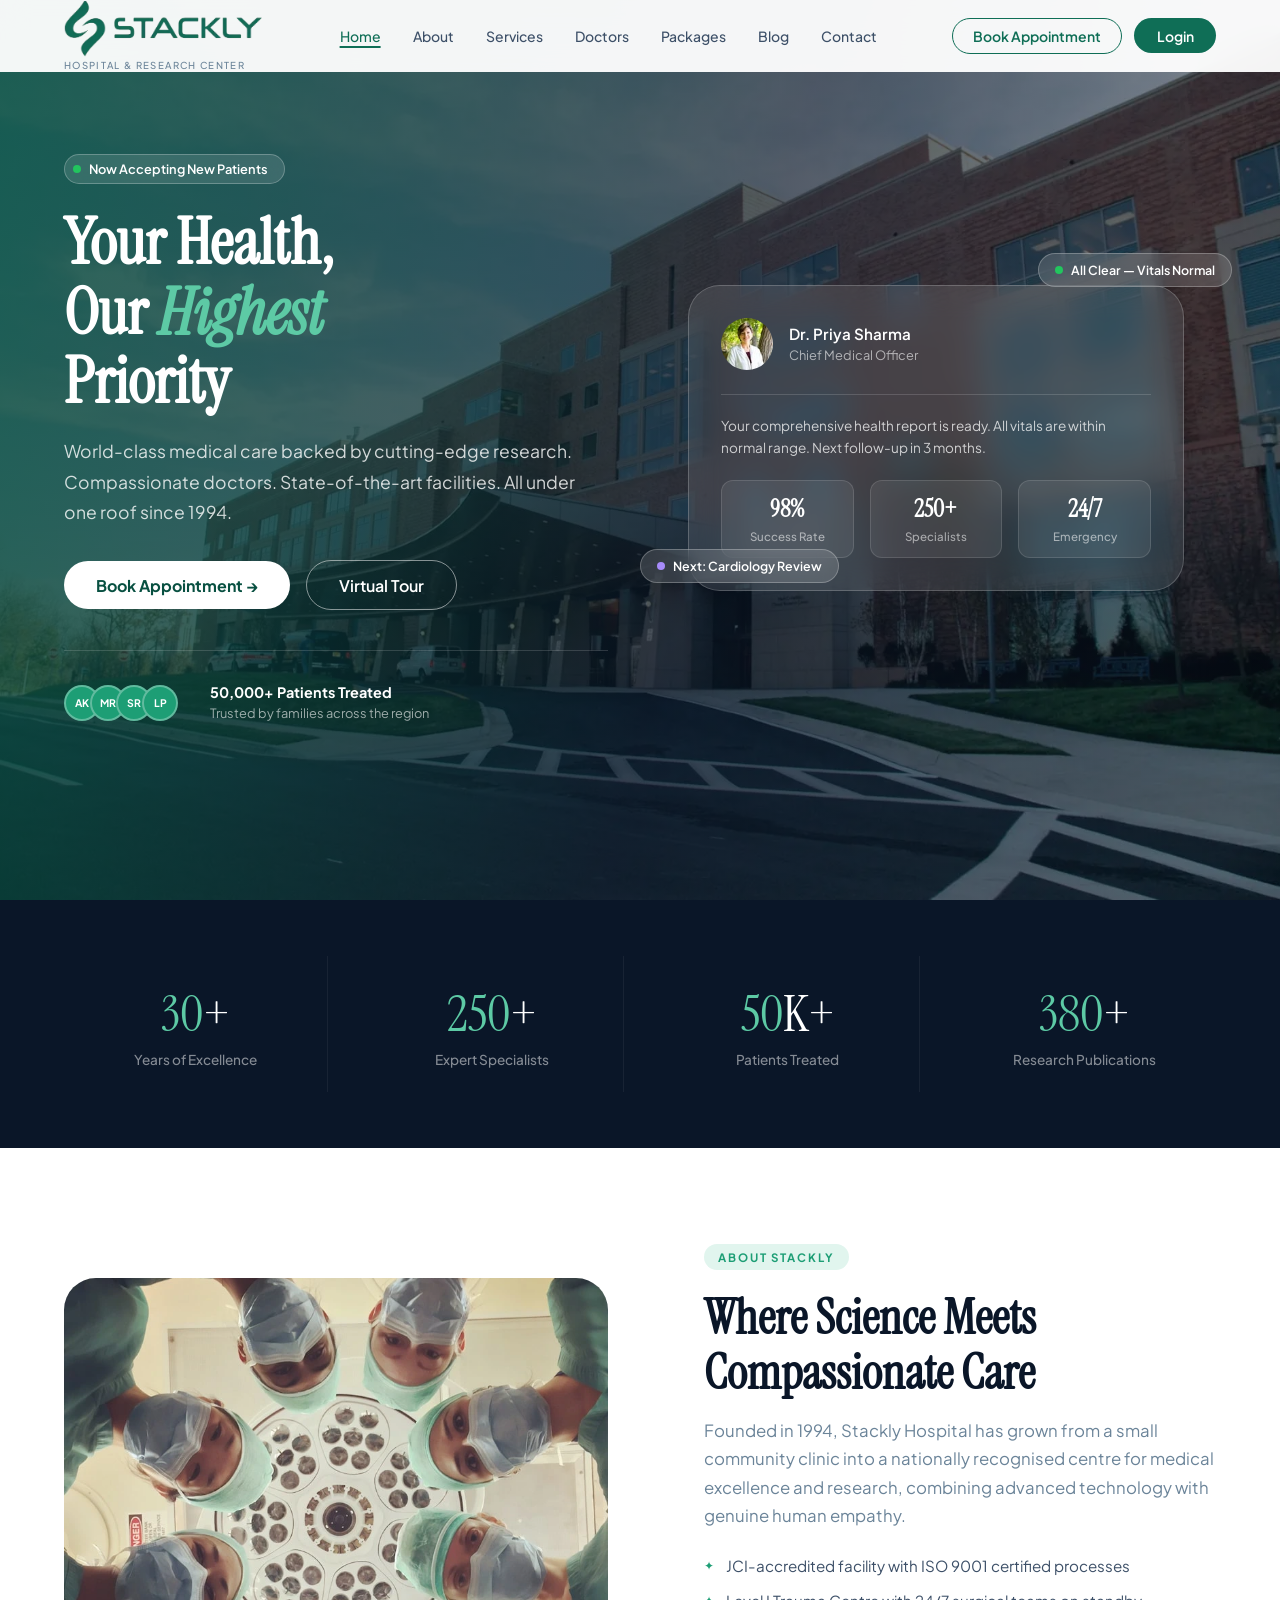
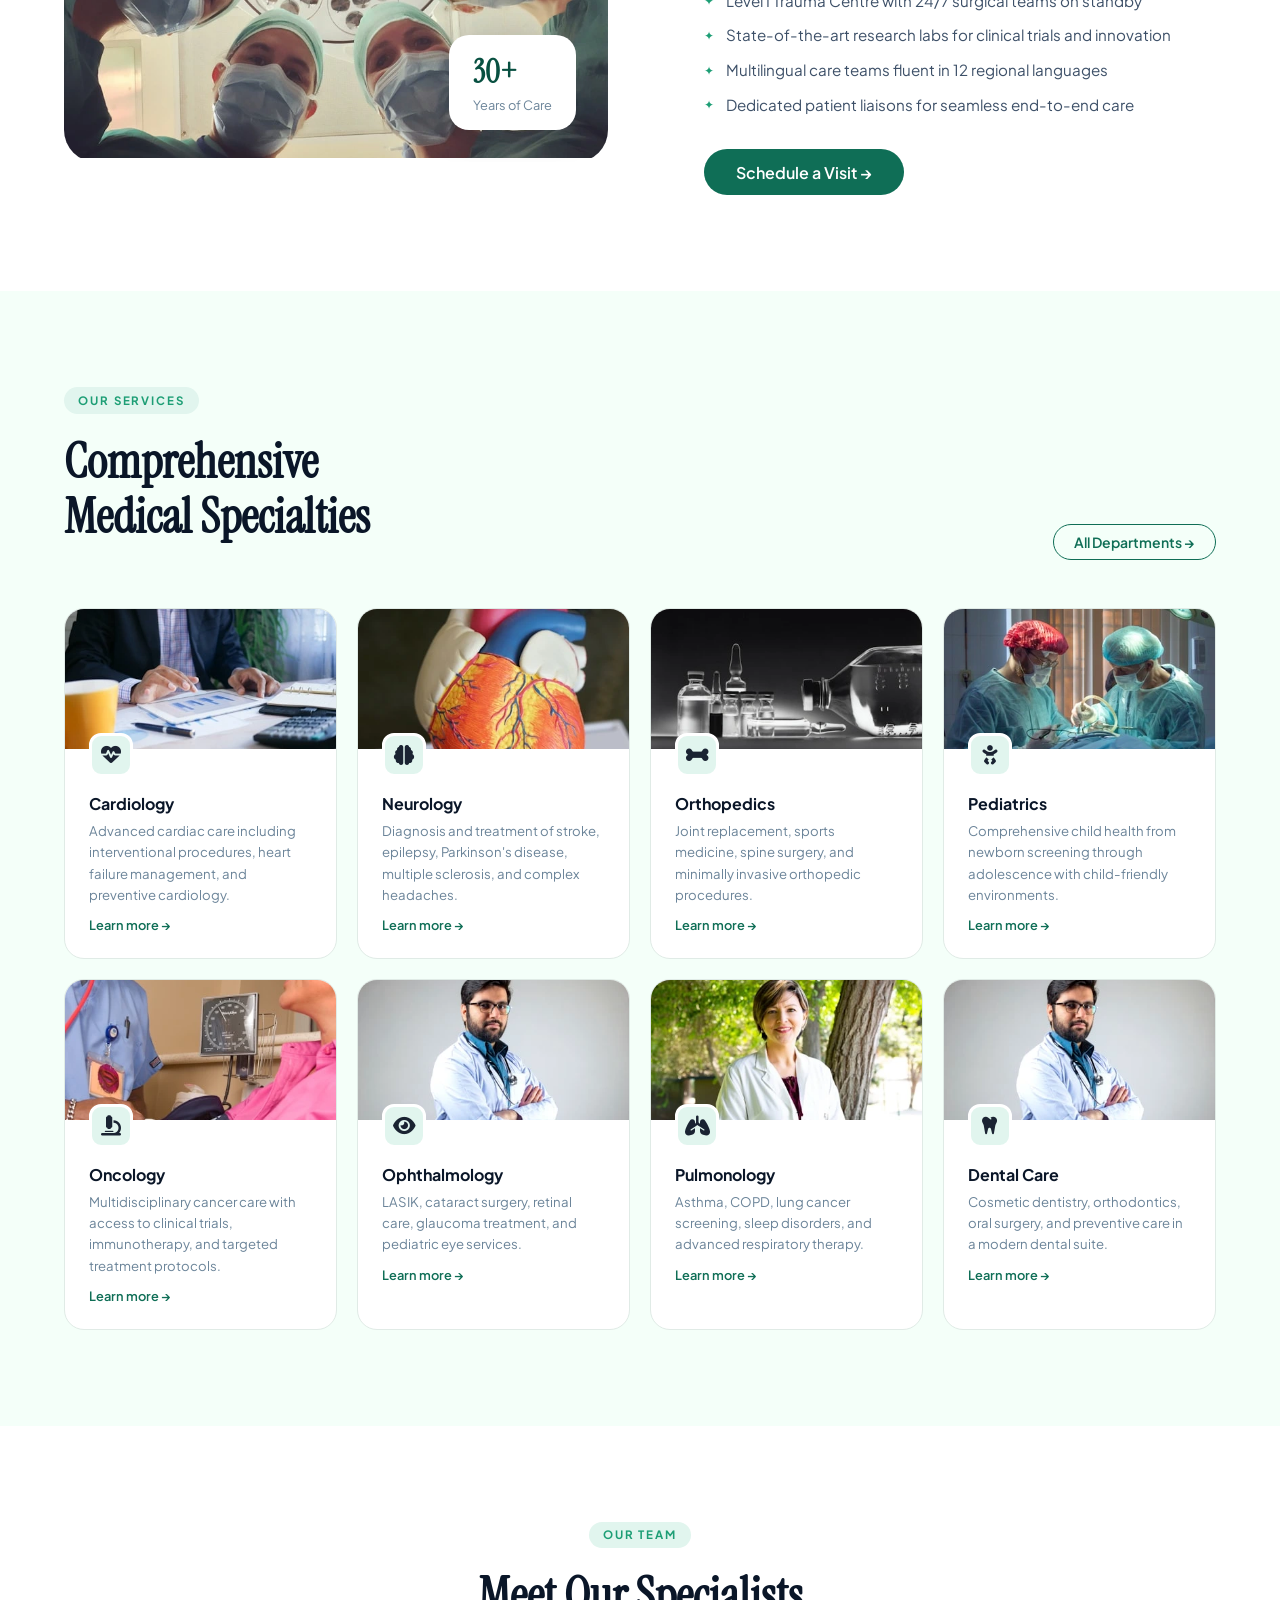
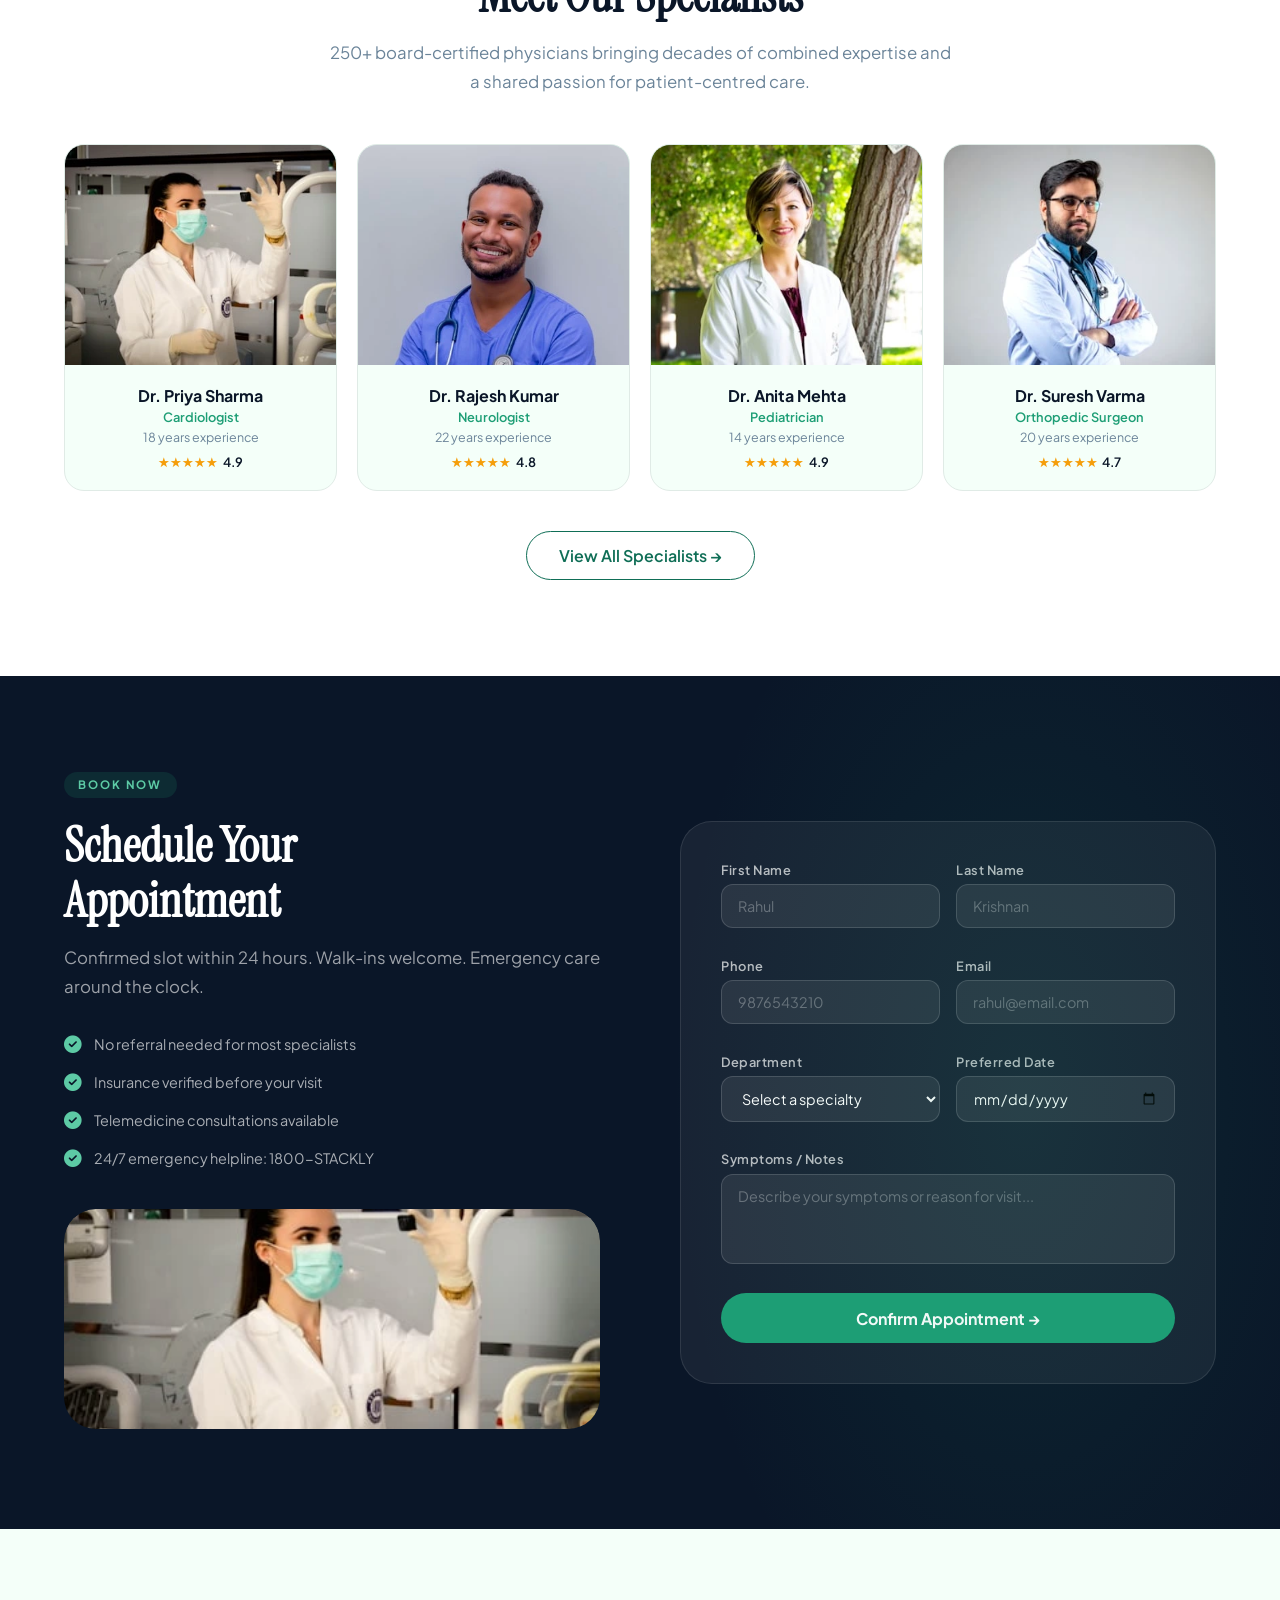
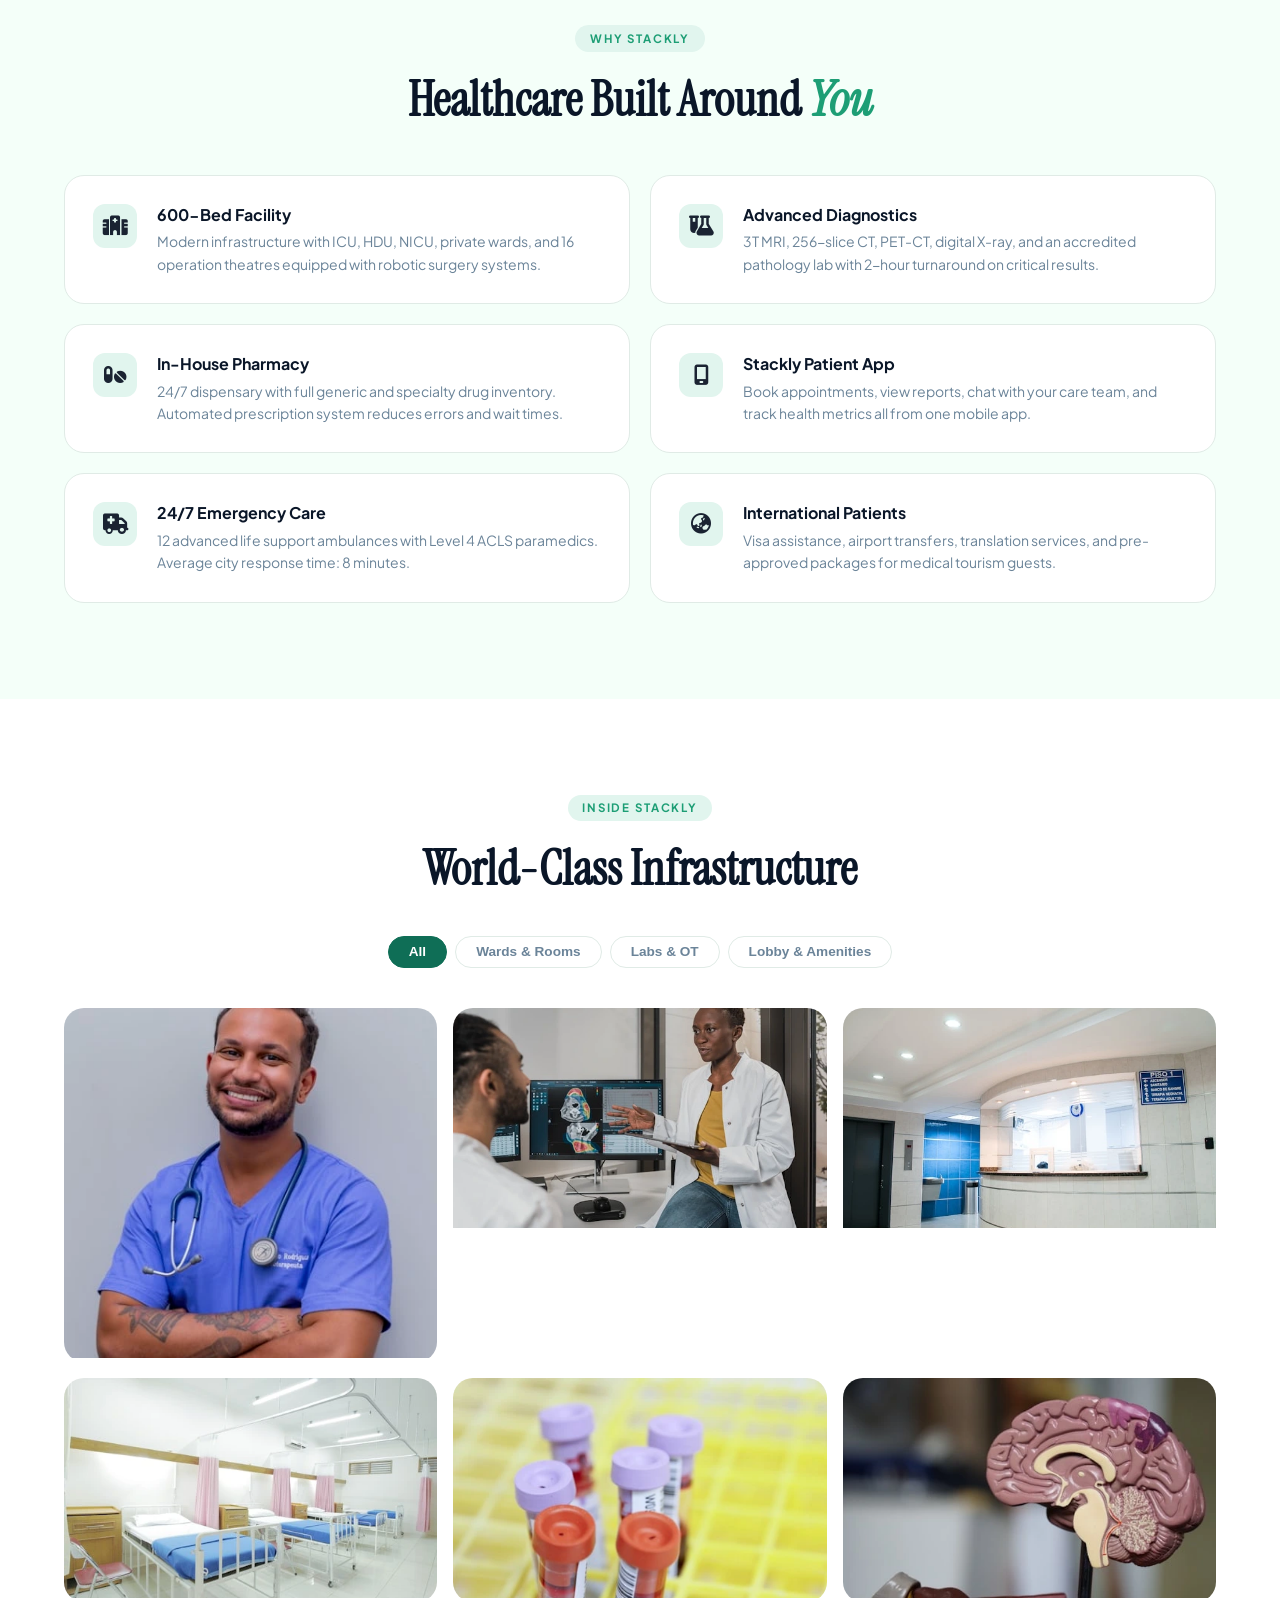
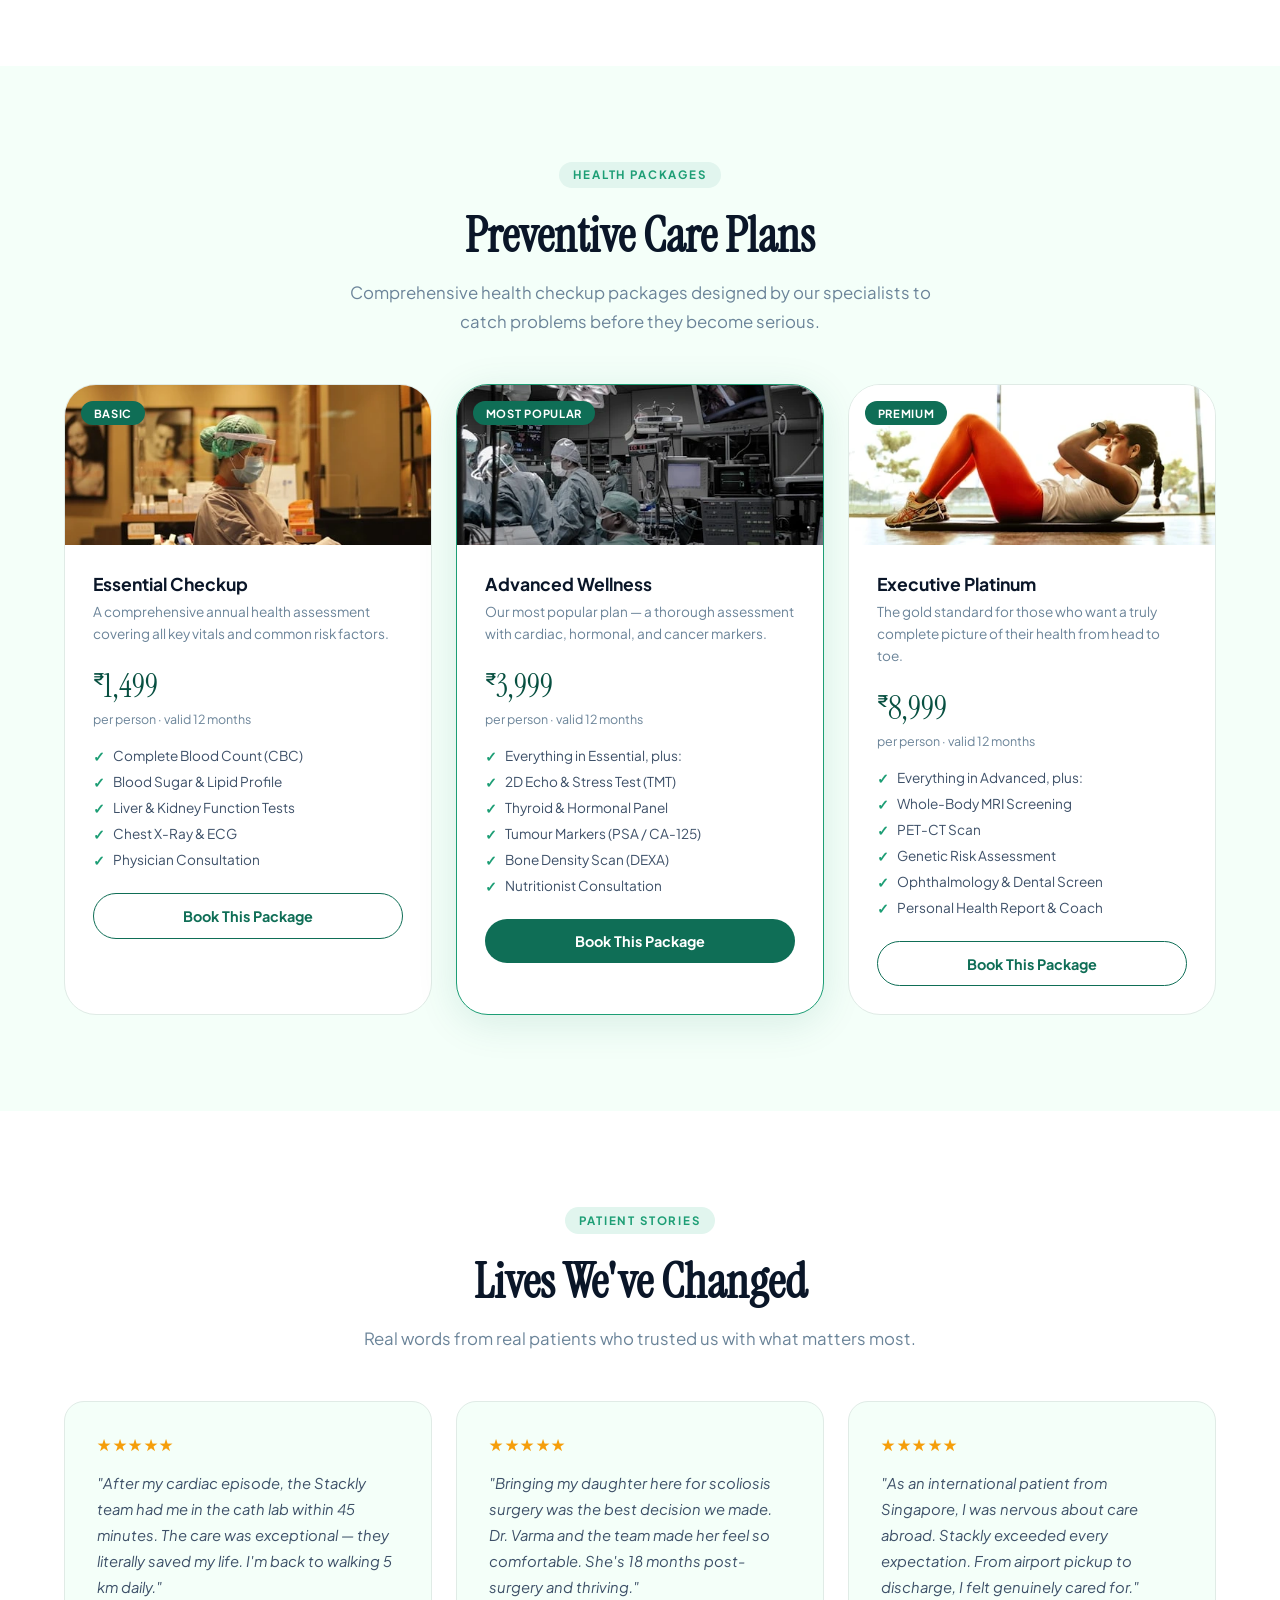
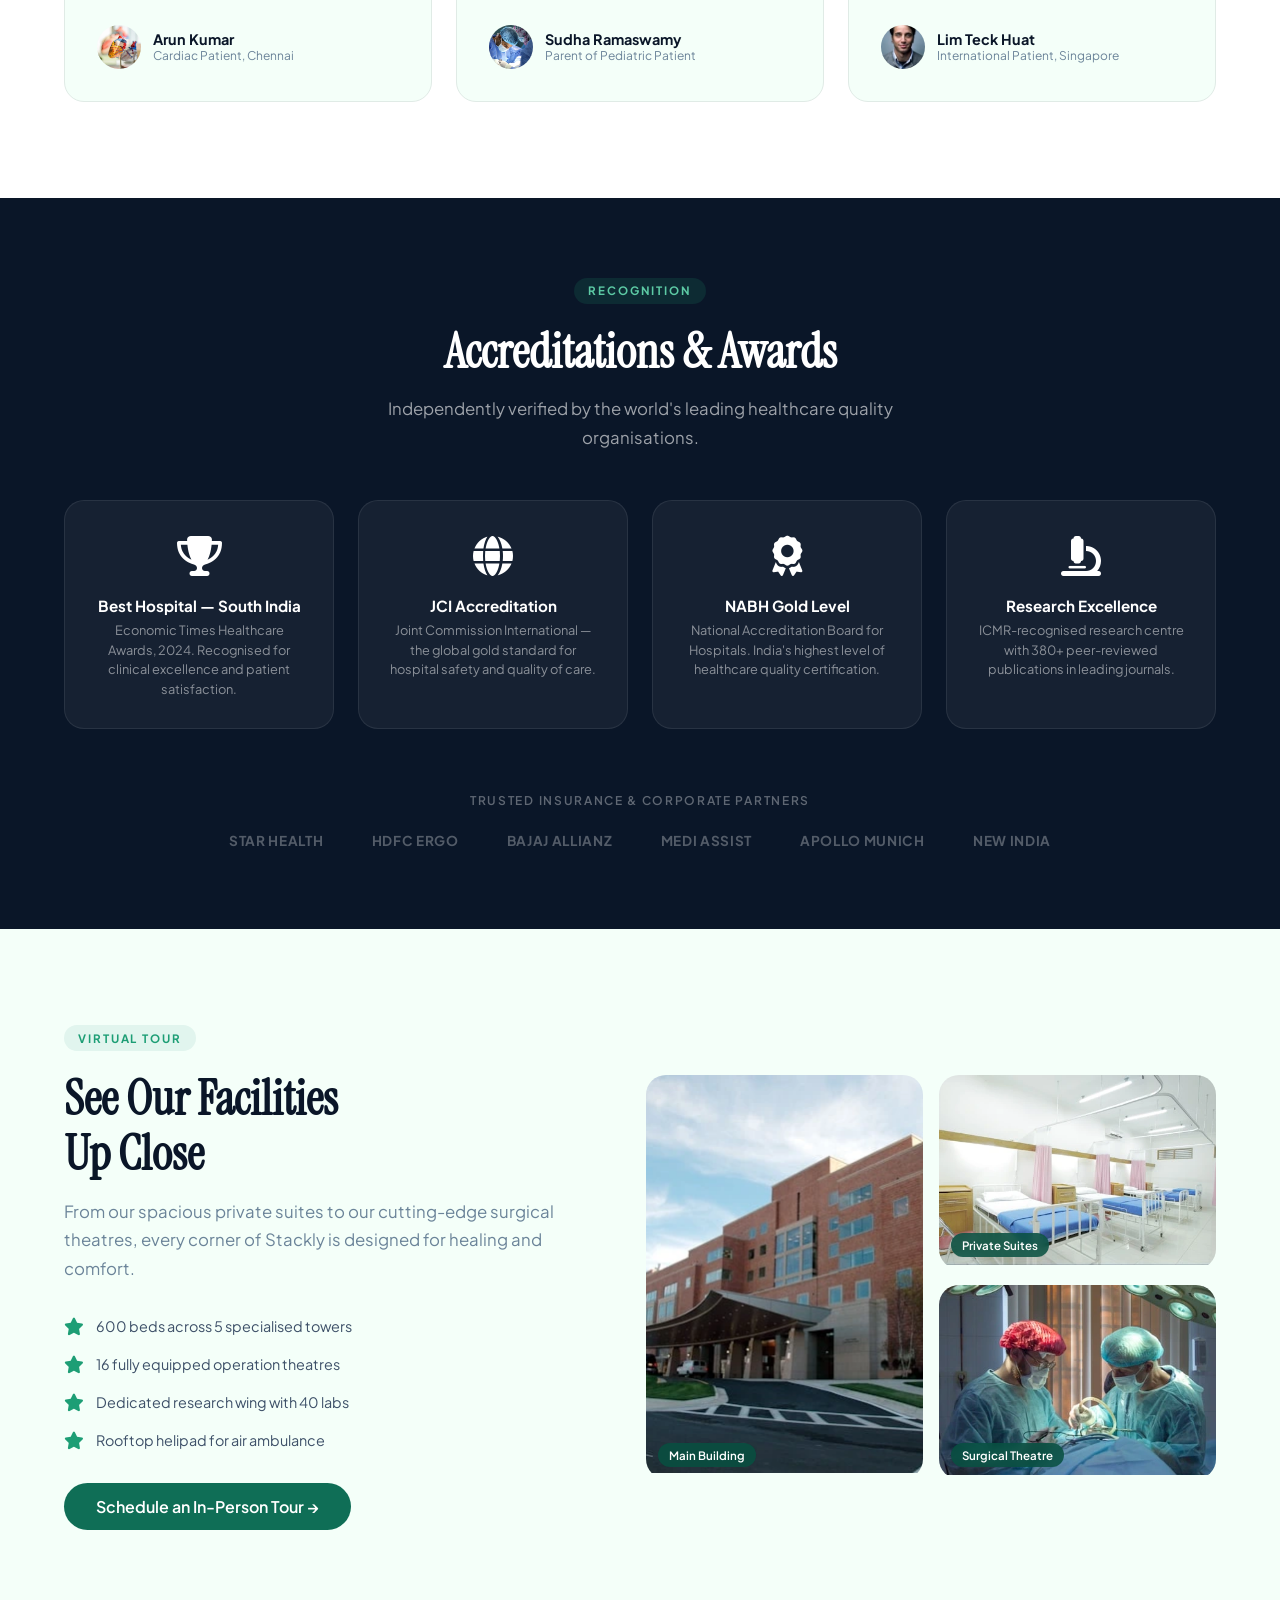
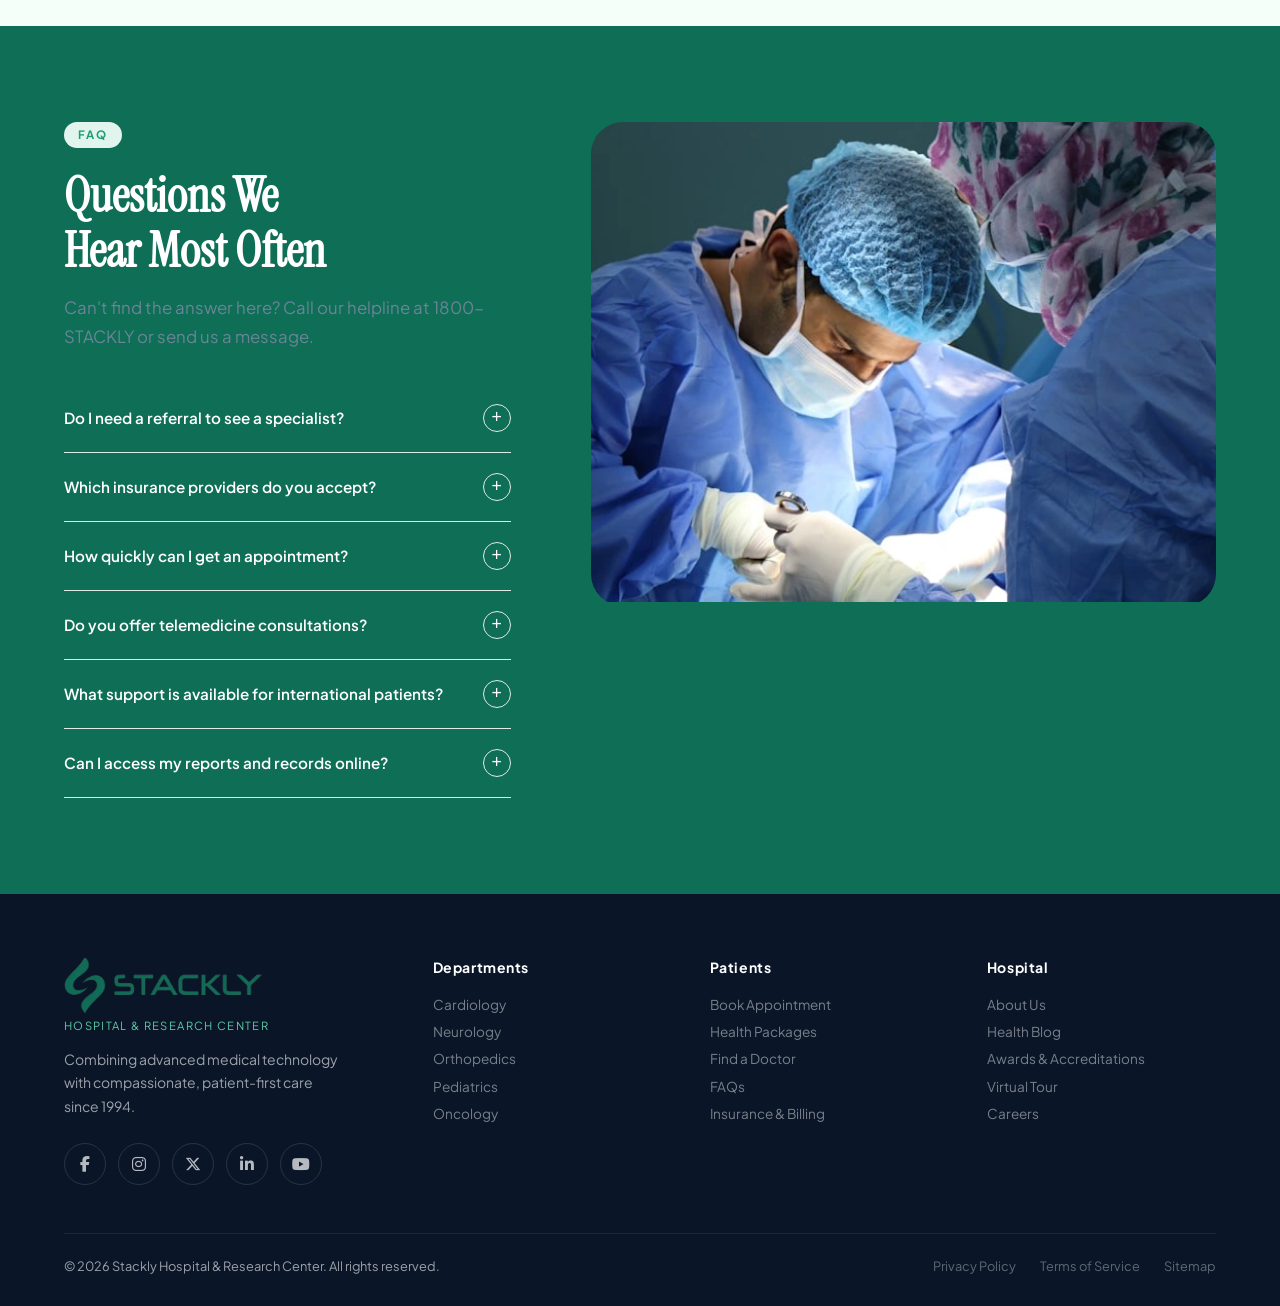
==== commit aff67596: "logos updated" ====
--- a/index.html
+++ b/index.html
@@ -17,8 +17,8 @@
 <!-- NAV -->
 <nav id="main-nav">
   <div class="nav-logo">
-    <div class="logo-image">
-      <img src="./src/Untitled design (3)-compressed (1).webp" alt="">
+    <div id="logo-image">
+      <img src="./src/logo-new.webp" alt="">
     </div>
     <p>Hospital &amp; Research Center</p>
   </div>
@@ -581,7 +581,9 @@
 <footer>
   <div class="footer-inner">
     <div class="footer-brand">
-      <h2>Stackly</h2>
+      <div id="logo-image">
+      <img src="./src/logo-new.webp" alt="">
+    </div>
       <p class="tagline">Hospital &amp; Research Center</p>
       <p class="desc">Combining advanced medical technology with compassionate, patient-first care since 1994.</p>
     <div class="footer-social">
@@ -937,6 +939,9 @@
 messageBox.addEventListener("input", () => {
   messageCount.textContent = messageBox.value.length;
 });
+document.getElementById("logo-img").addEventListener("click", function () {
+  window.location.href = "./index.html";
+});
 </script>
 </body>
 </html>
--- a/style.css
+++ b/style.css
@@ -11,15 +11,20 @@
 }
 html{scroll-behavior:smooth;width: 100%;}
 body{font-family:var(--sans);color:var(--text);background:var(--white);overflow-x:hidden;width: 100%;}
-.logo-image{
+#logo-image{
     width: 200px;
     height: 60px;
-}
-.logo-image img{
+    cursor: pointer;
+          background: transparent;
+
+}
+#logo-image img{
     width: 100%;
     height: 100%;
     object-fit: cover;
-}
+      background: transparent;
+}
+
 
 /* NAV */
 nav{position:fixed;top:0;left:0;right:0;z-index:100;padding:0 5vw;height:72px;display:flex;align-items:center;justify-content:space-between;background:rgba(255,255,255,0.95);backdrop-filter:blur(14px);border-bottom:1px solid transparent;transition:border-color var(--transition),box-shadow var(--transition)}
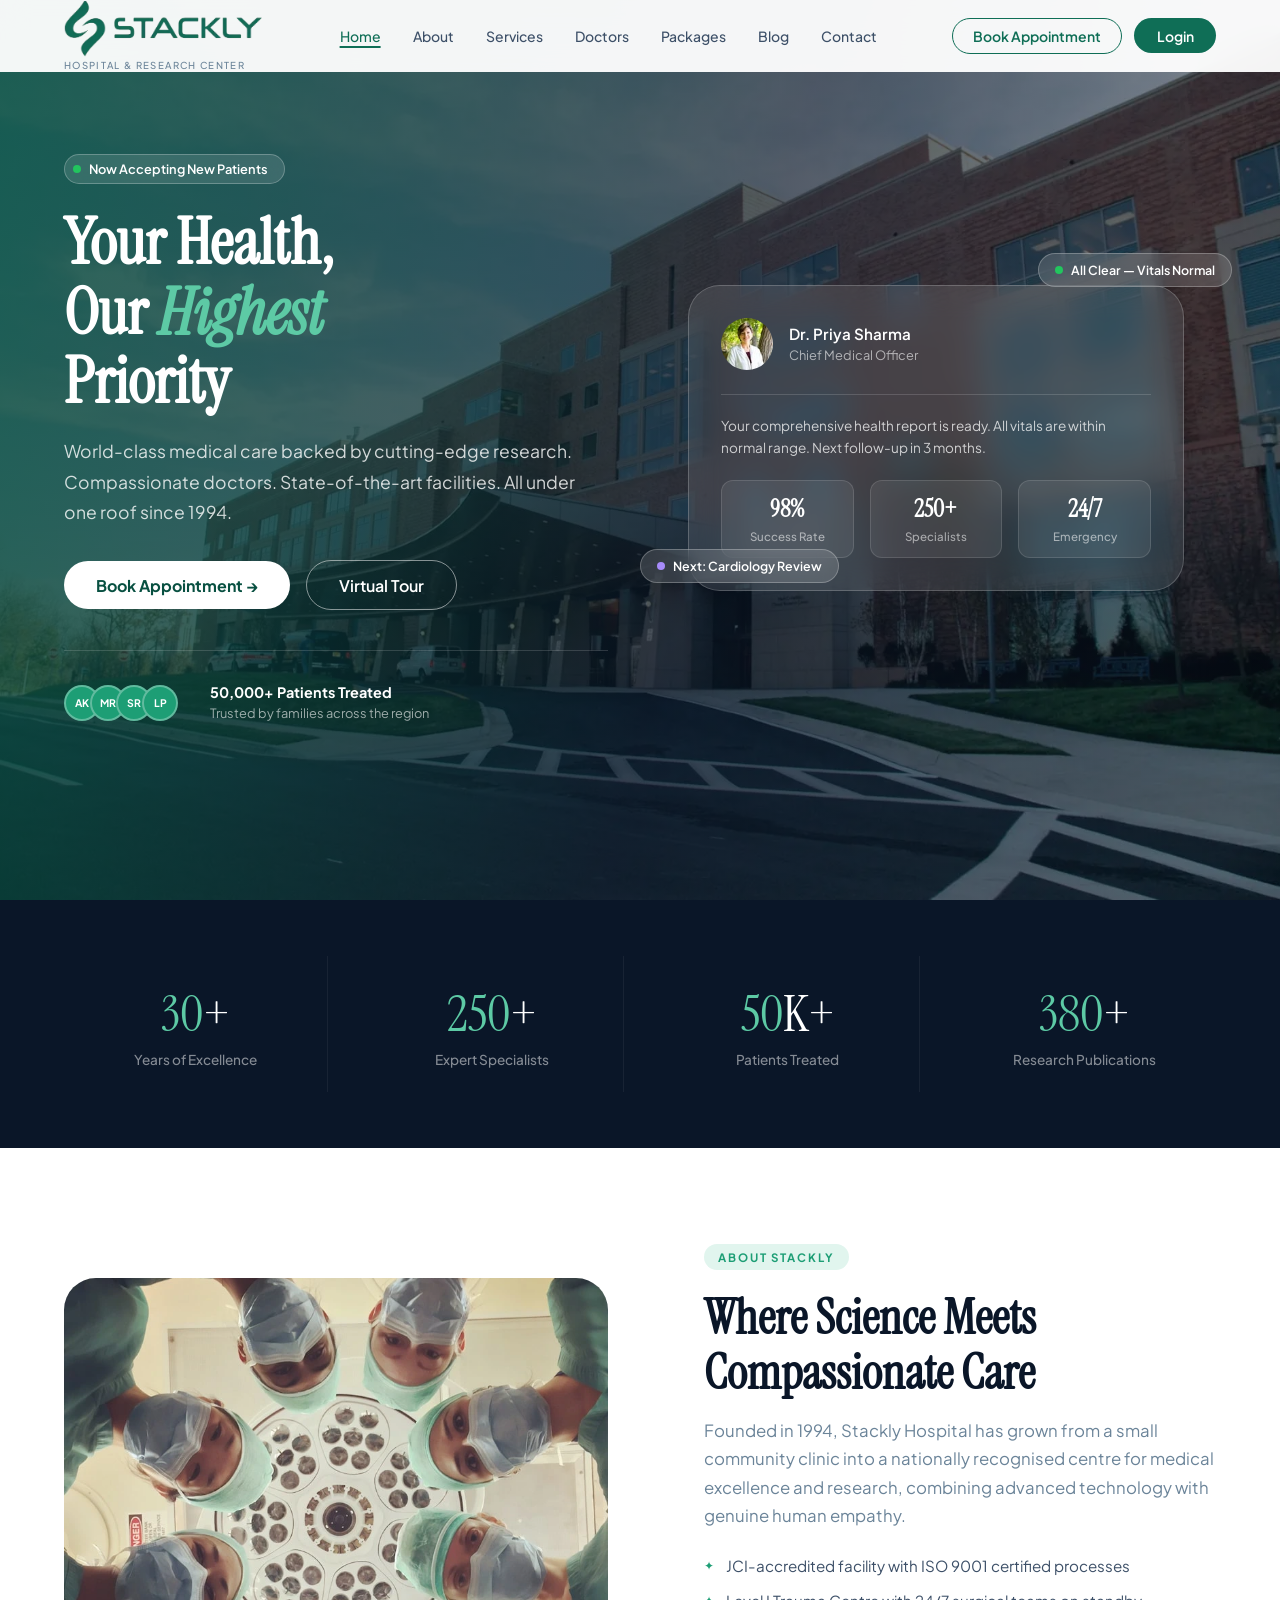
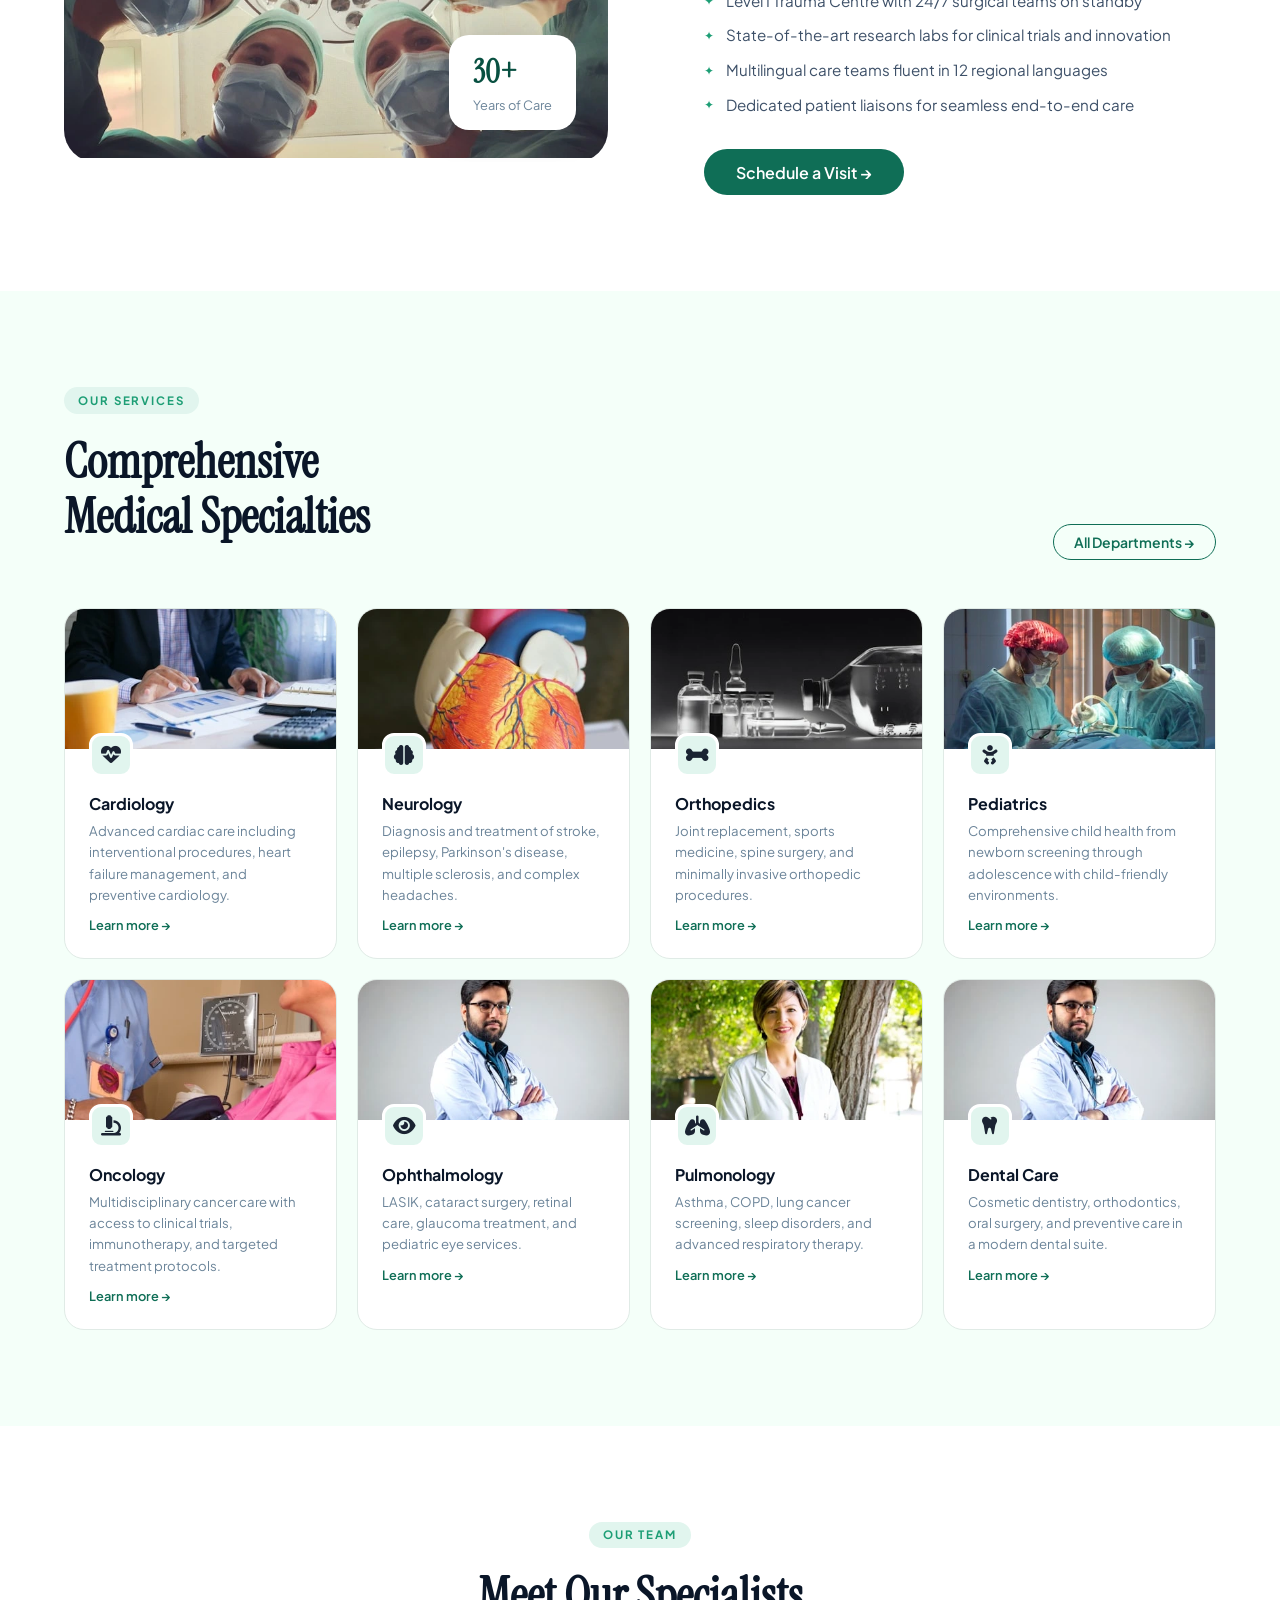
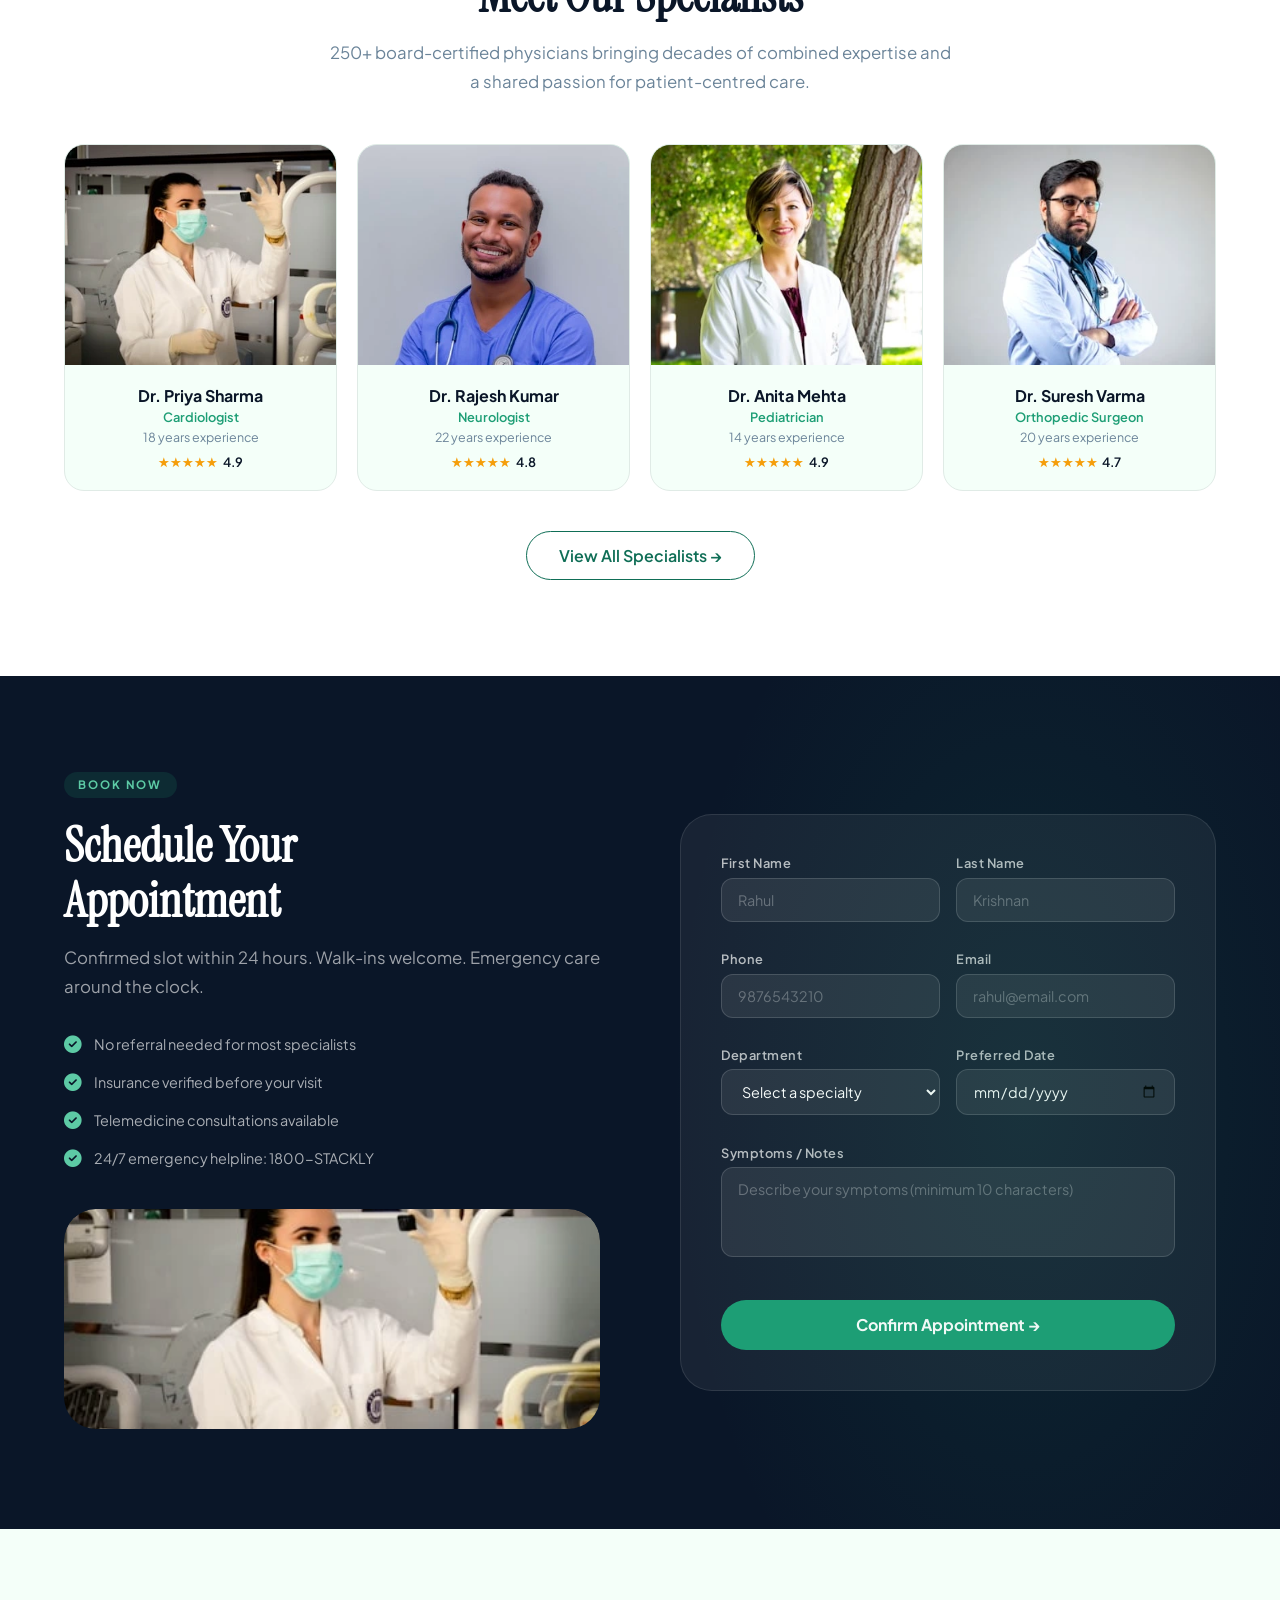
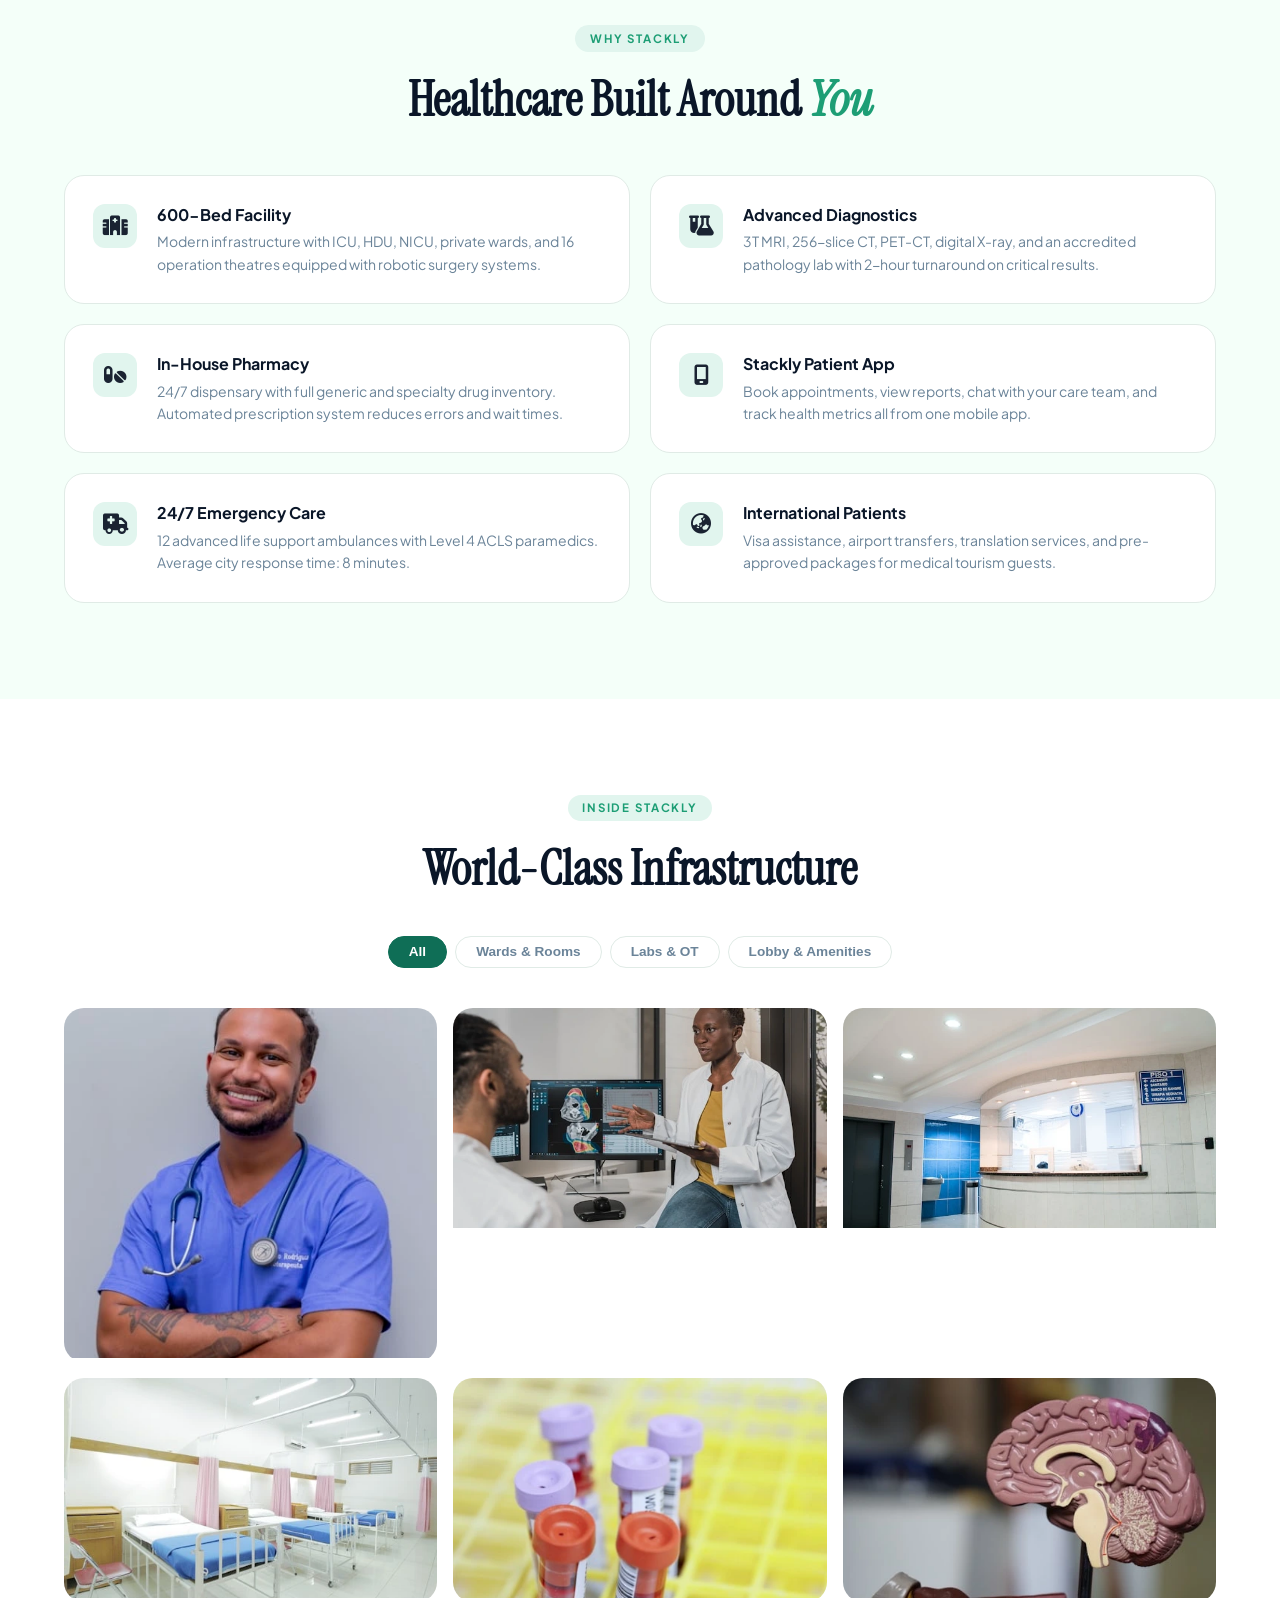
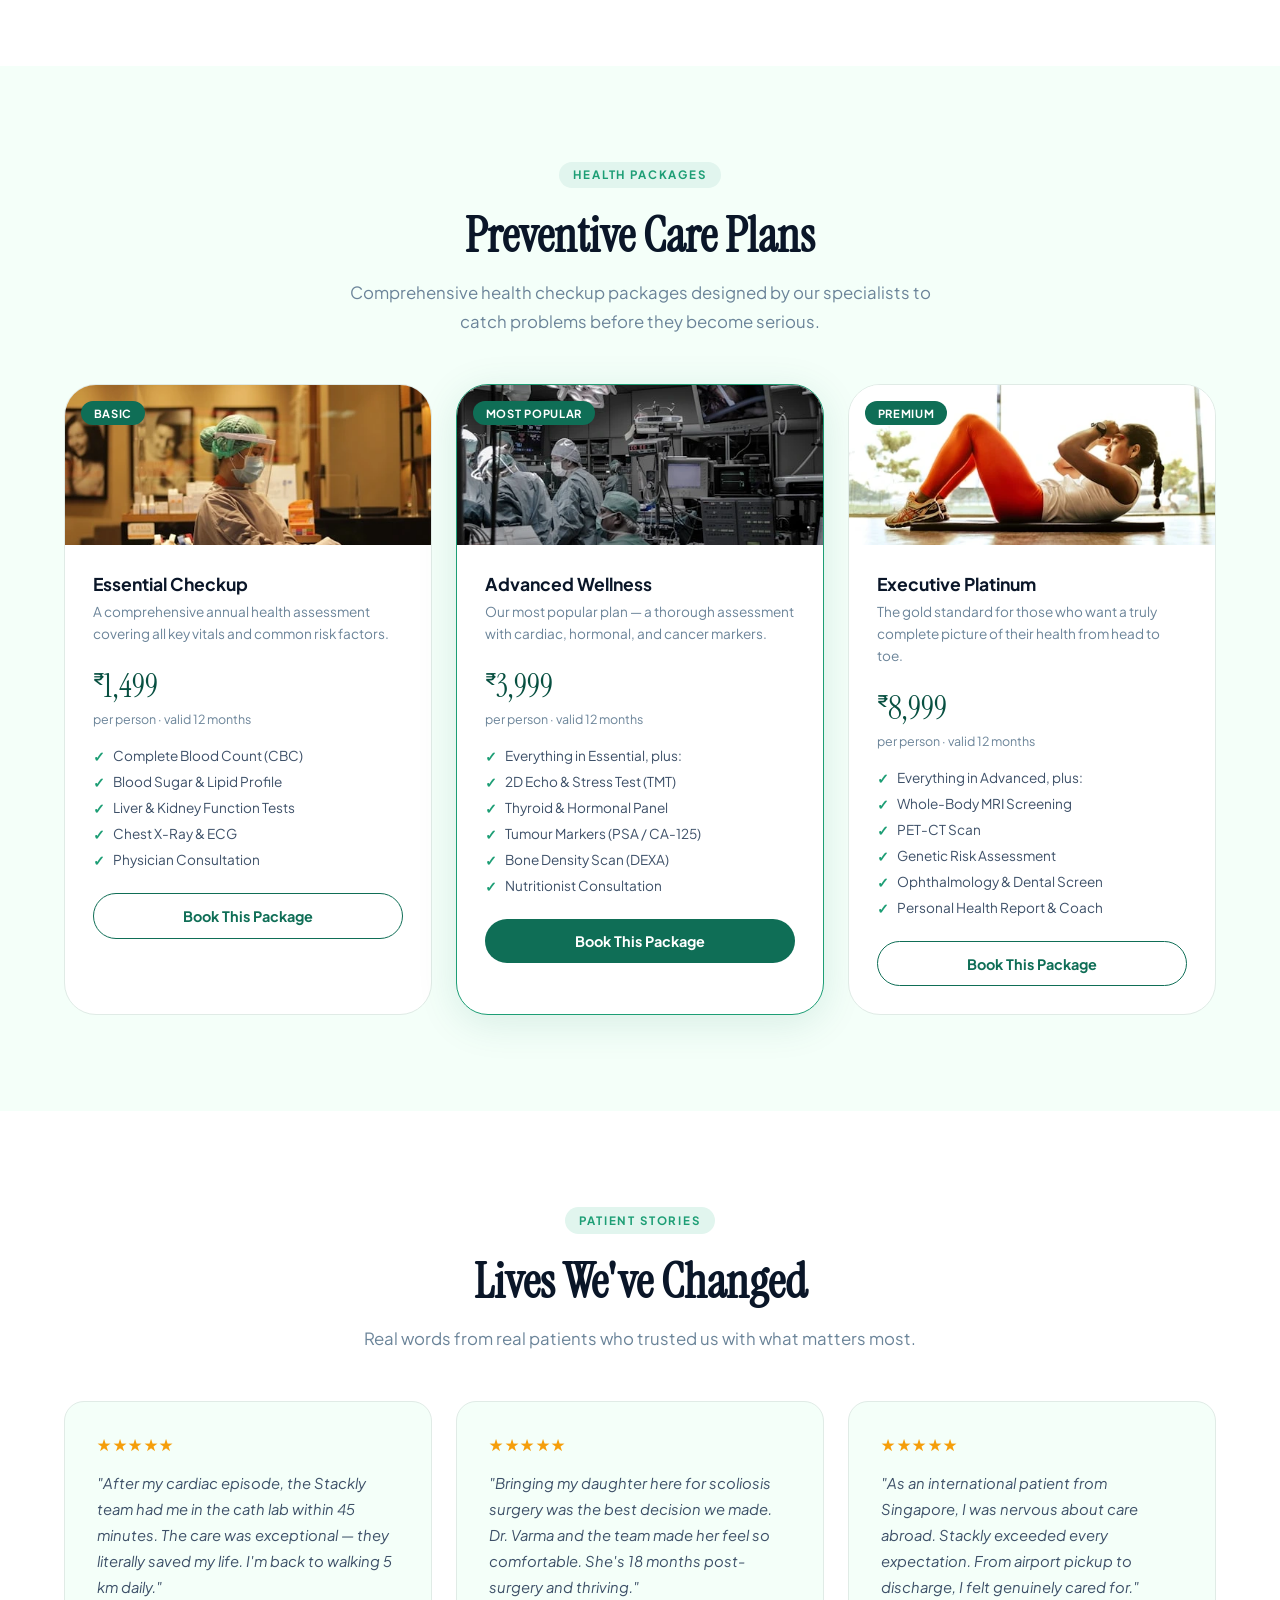
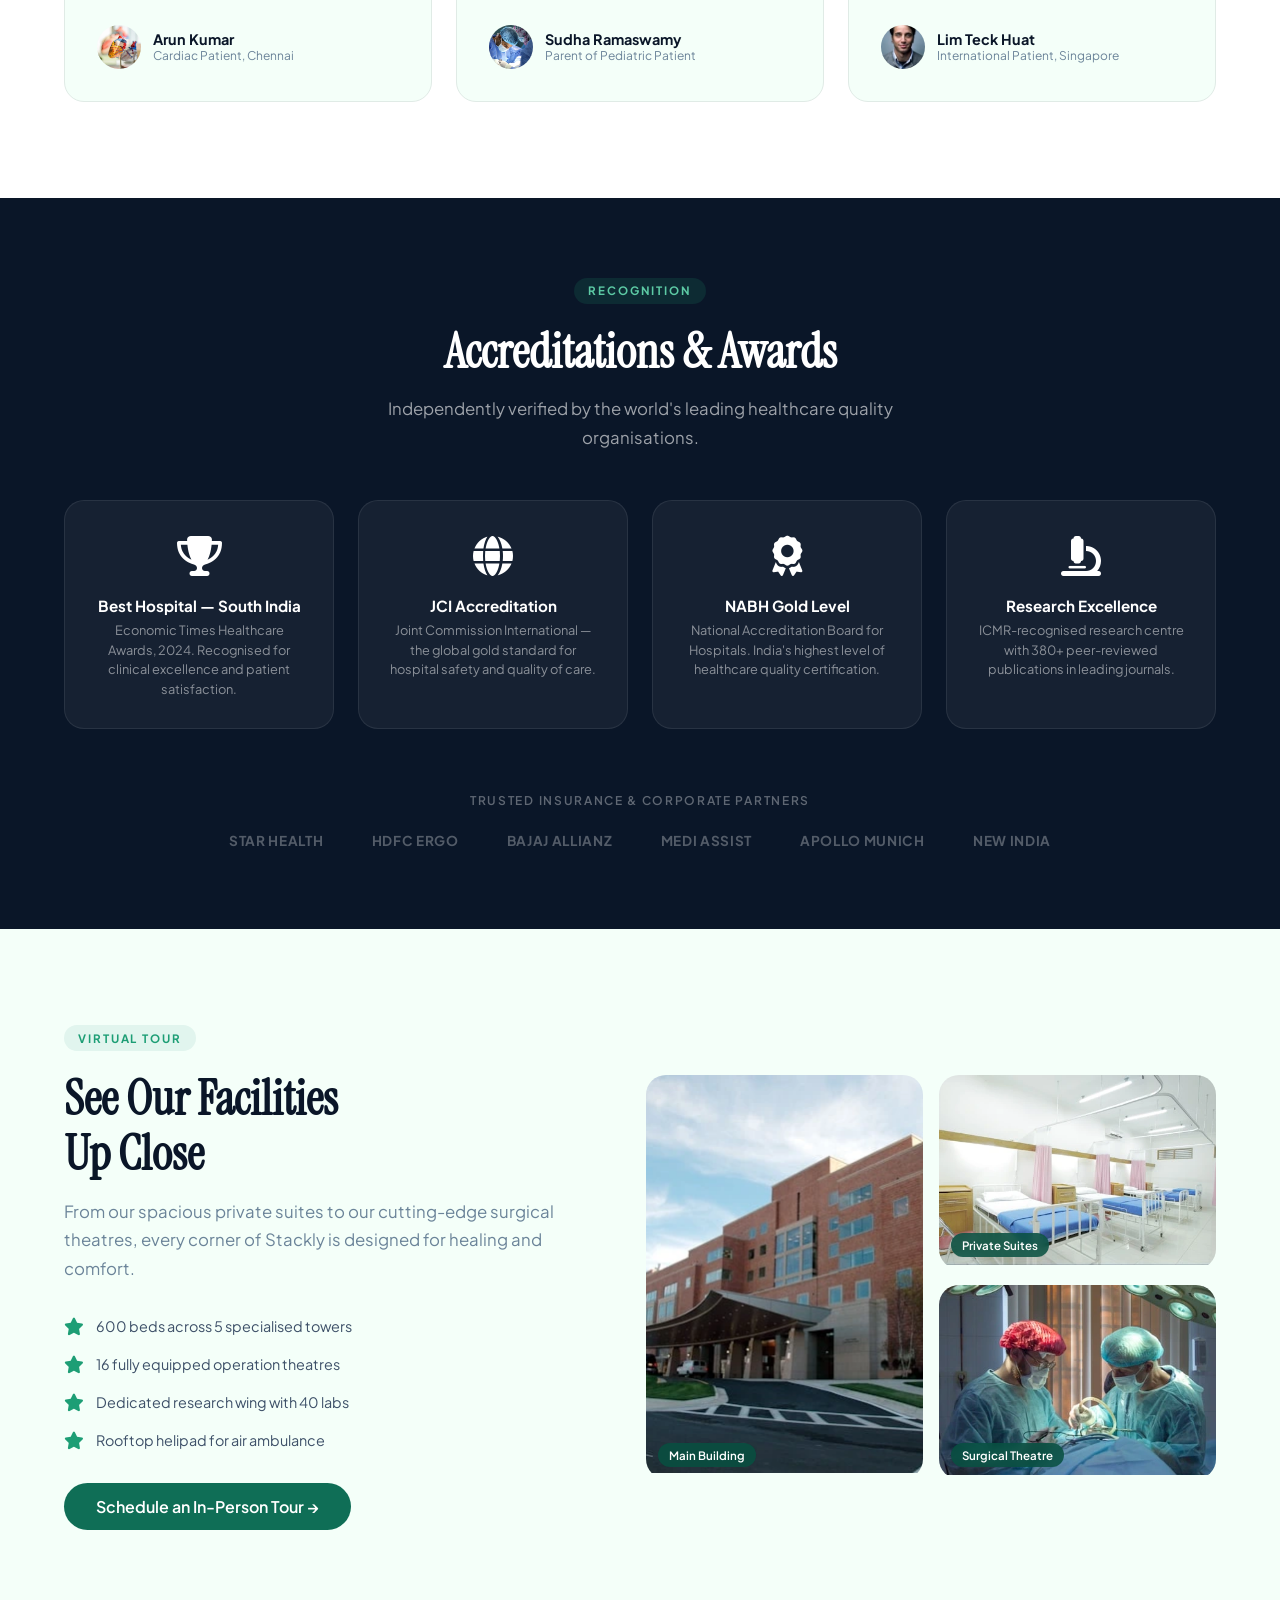
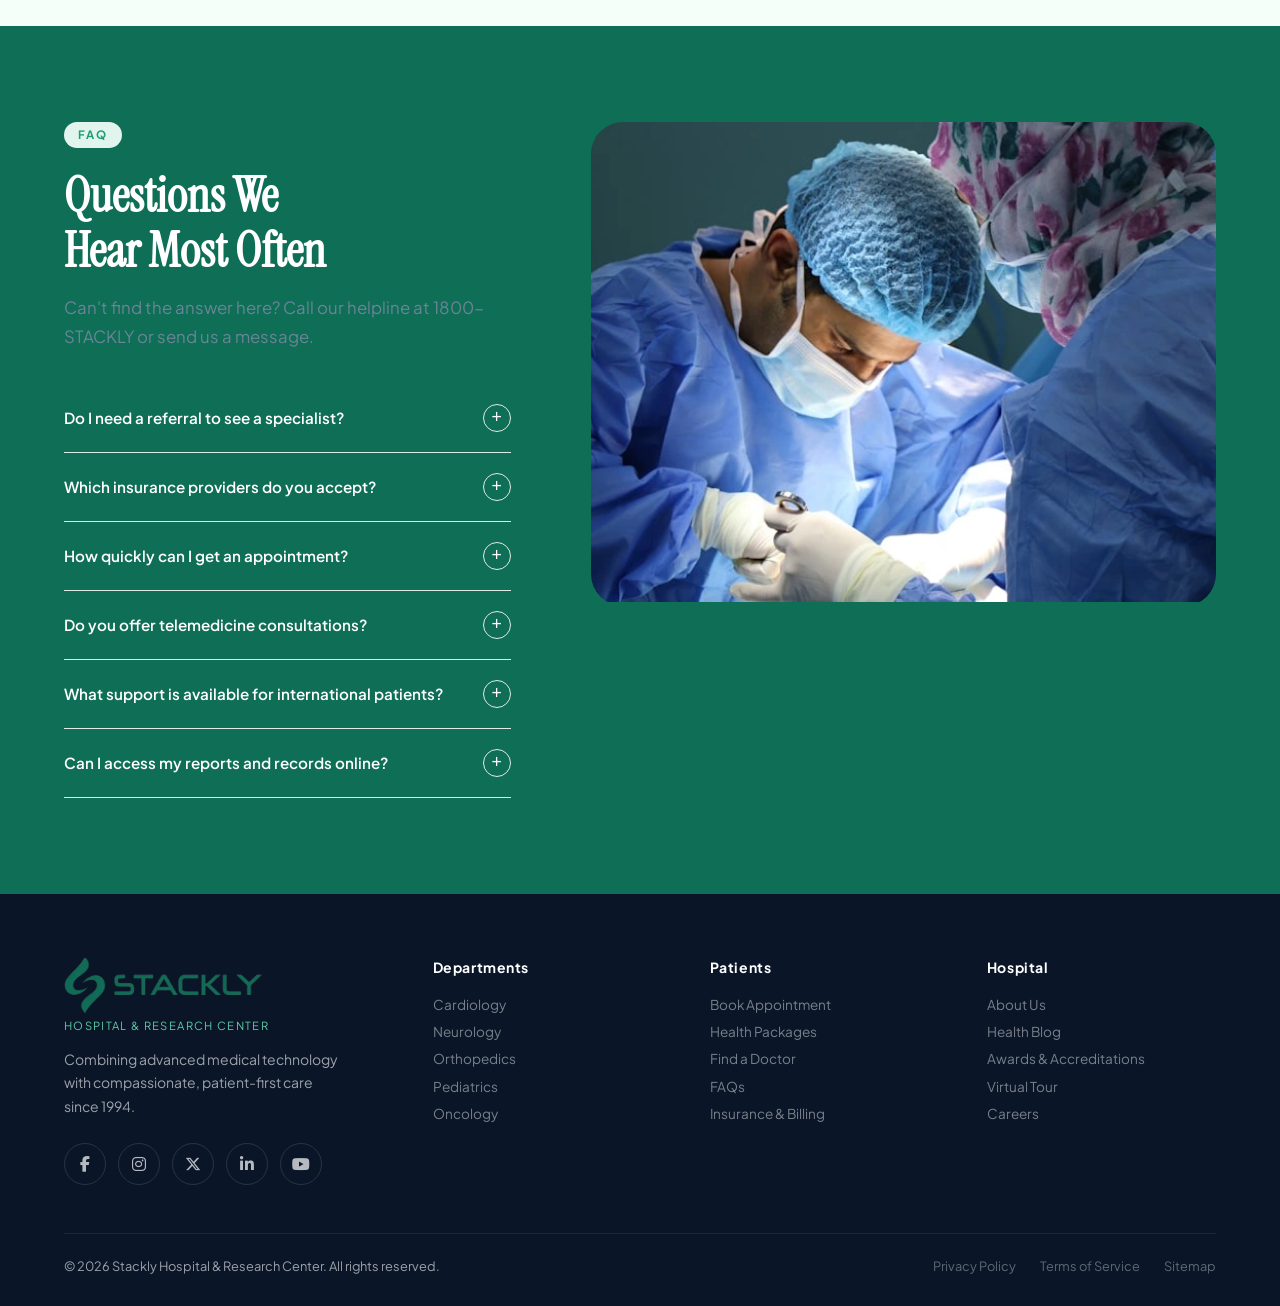
==== commit 7f63ce54: "bugs are fixed" ====
--- a/index.html
+++ b/index.html
@@ -17,8 +17,10 @@
 <!-- NAV -->
 <nav id="main-nav">
   <div class="nav-logo">
-    <div id="logo-image">
-      <img src="./src/logo-new.webp" alt="">
+   <div id="logo-image">
+      <a href="./index.html">
+        <img src="./src/logo-new.webp" alt="">
+      </a>
     </div>
     <p>Hospital &amp; Research Center</p>
   </div>
@@ -42,7 +44,7 @@
   </div>
 </nav>
 <div class="mobile-menu" id="mobile-menu">
-  <a href="./index.html#appointment" onclick="closeMenu()" class="active">Home</a>
+  <a href="./index.html" onclick="closeMenu()" class="active">Home</a>
   <a href="./about.html" onclick="closeMenu()">About</a>
   <a href="./service.html" onclick="closeMenu()">Services</a>
   <a href="./doctors.html" onclick="closeMenu()">Doctors</a>
@@ -291,7 +293,13 @@
 
   <div class="form-group">
     <label>Symptoms / Notes</label>
-    <textarea id="notes" placeholder="Describe your symptoms or reason for visit..."></textarea>
+   <textarea
+    id="notes"
+    name="notes"
+    minlength="10"
+    placeholder="Describe your symptoms (minimum 10 characters)"
+></textarea>
+<span id="notesError" class="error-msg"></span>
     <span class="error-msg" id="notesError"></span>
   </div>
 
@@ -581,8 +589,10 @@
 <footer>
   <div class="footer-inner">
     <div class="footer-brand">
-      <div id="logo-image">
-      <img src="./src/logo-new.webp" alt="">
+     <div id="logo-image">
+      <a href="./index.html">
+        <img src="./src/logo-new.webp" alt="">
+      </a>
     </div>
       <p class="tagline">Hospital &amp; Research Center</p>
       <p class="desc">Combining advanced medical technology with compassionate, patient-first care since 1994.</p>
--- a/style.css
+++ b/style.css
@@ -55,11 +55,15 @@
 .hamburger.open span:nth-child(1){transform:translateY(7px) rotate(45deg)}
 .hamburger.open span:nth-child(2){opacity:0}
 .hamburger.open span:nth-child(3){transform:translateY(-7px) rotate(-45deg)}
-.mobile-menu{display:none;position:fixed;top:72px;left:0;right:0;background:#fff;padding:1.5rem 5vw 2rem;border-bottom:1px solid var(--border);z-index:99;transform:translateY(-10px);opacity:0;transition:all .3s ease;pointer-events:none}
+.mobile-menu{display:none;position:fixed;top:72px;left:0;right:0;background:#fff;padding:1.5rem 5vw 2rem;border-bottom:1px solid var(--border);z-index:99;transform:translateY(-10px);opacity:0;transition:all .3s ease;pointer-events:none;height: 100vh;}
 .mobile-menu.open{display:block;transform:translateY(0);opacity:1;pointer-events:all}
 .mobile-menu a{display:block;padding:.75rem 0;font-size:1rem;font-weight:500;color:var(--text-mid);text-decoration:none;border-bottom:1px solid var(--border)}
 .mobile-menu .nav-cta{margin-top:1rem;flex-direction:column;gap:.75rem}
-.mobile-menu .btn{width:100%;justify-content:center}
+.mobile-menu .btn{width:100%;justify-content:center;text-align: center;}
+.mobile-menu .btn-solid{padding:.55rem 1.4rem;background:var(--teal);color:#fff}
+.mobile-menu .btn-outline{padding:.5rem 1.25rem;border:1.5px solid var(--teal);color:var(--teal);background:transparent}
+
+
 
 /* SCROLL REVEAL */
 .reveal{opacity:0;transform:translateY(36px);transition:opacity .75s ease,transform .75s ease}
